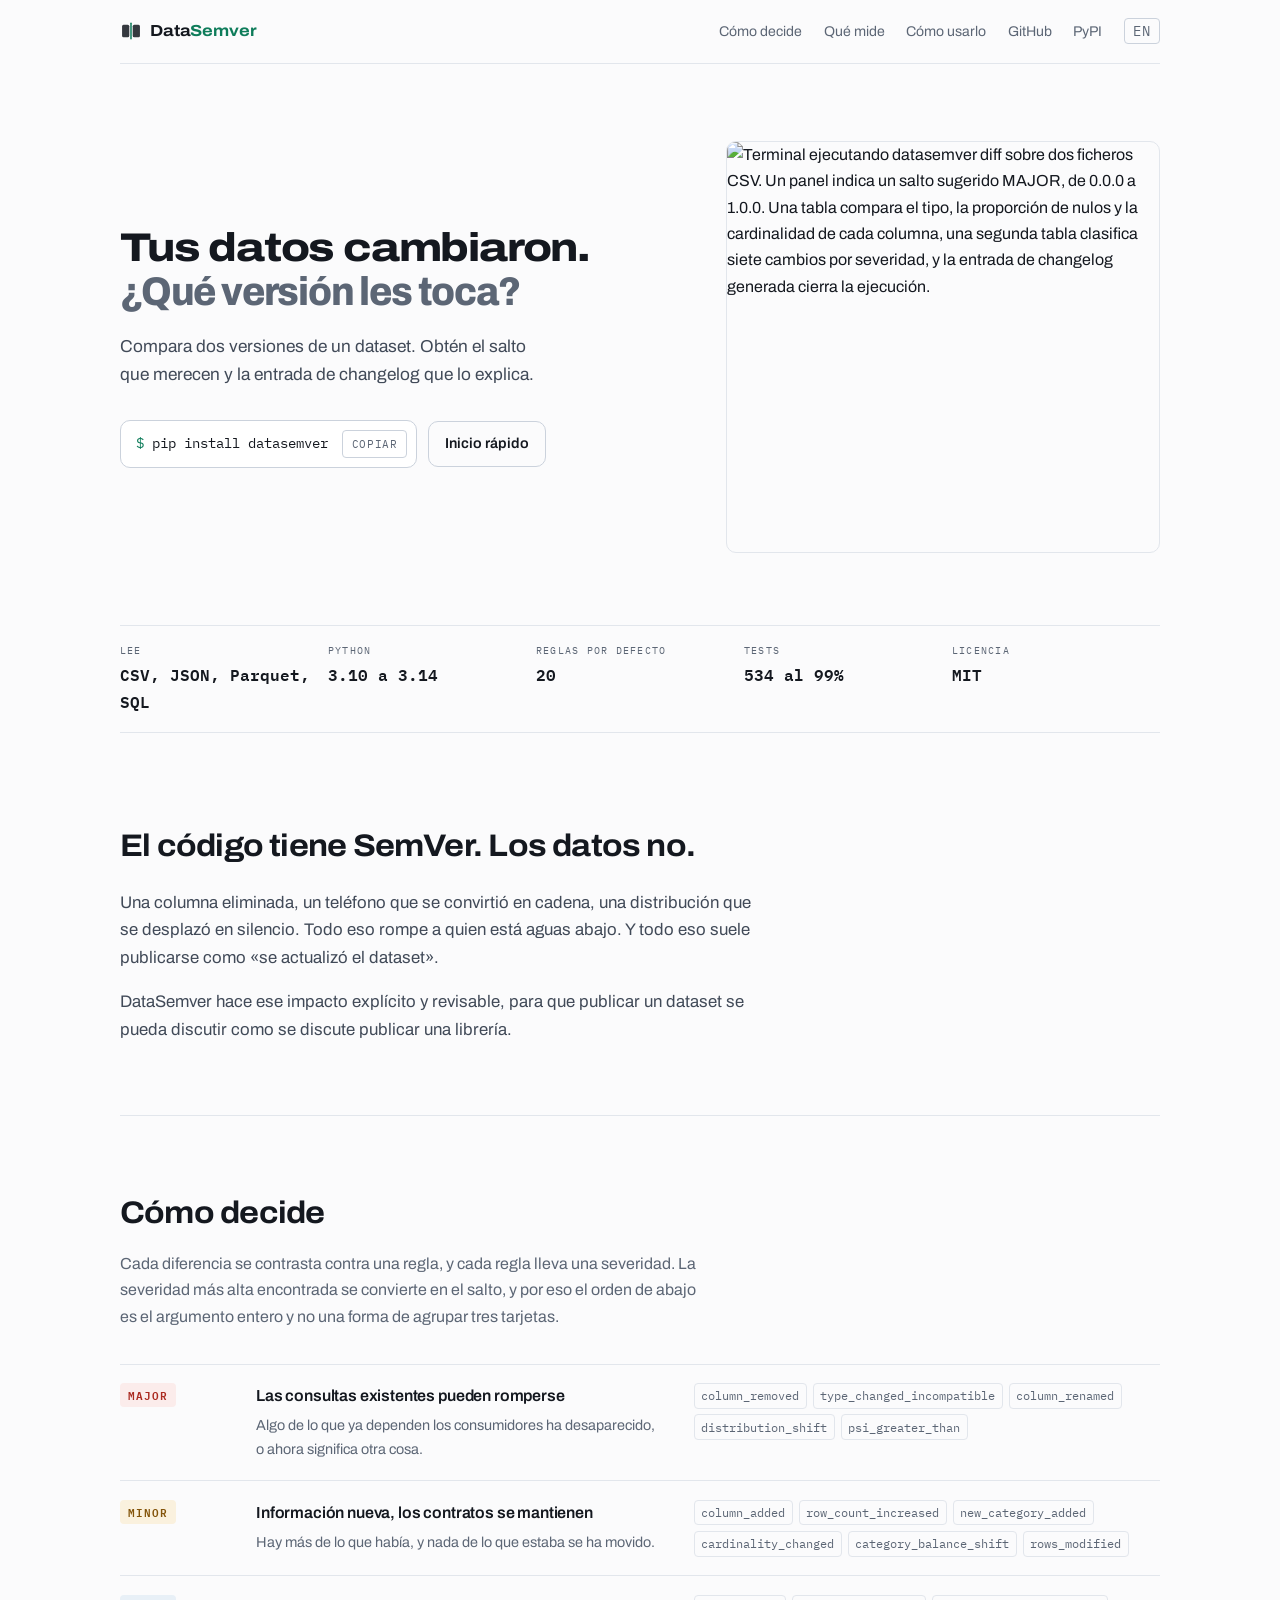
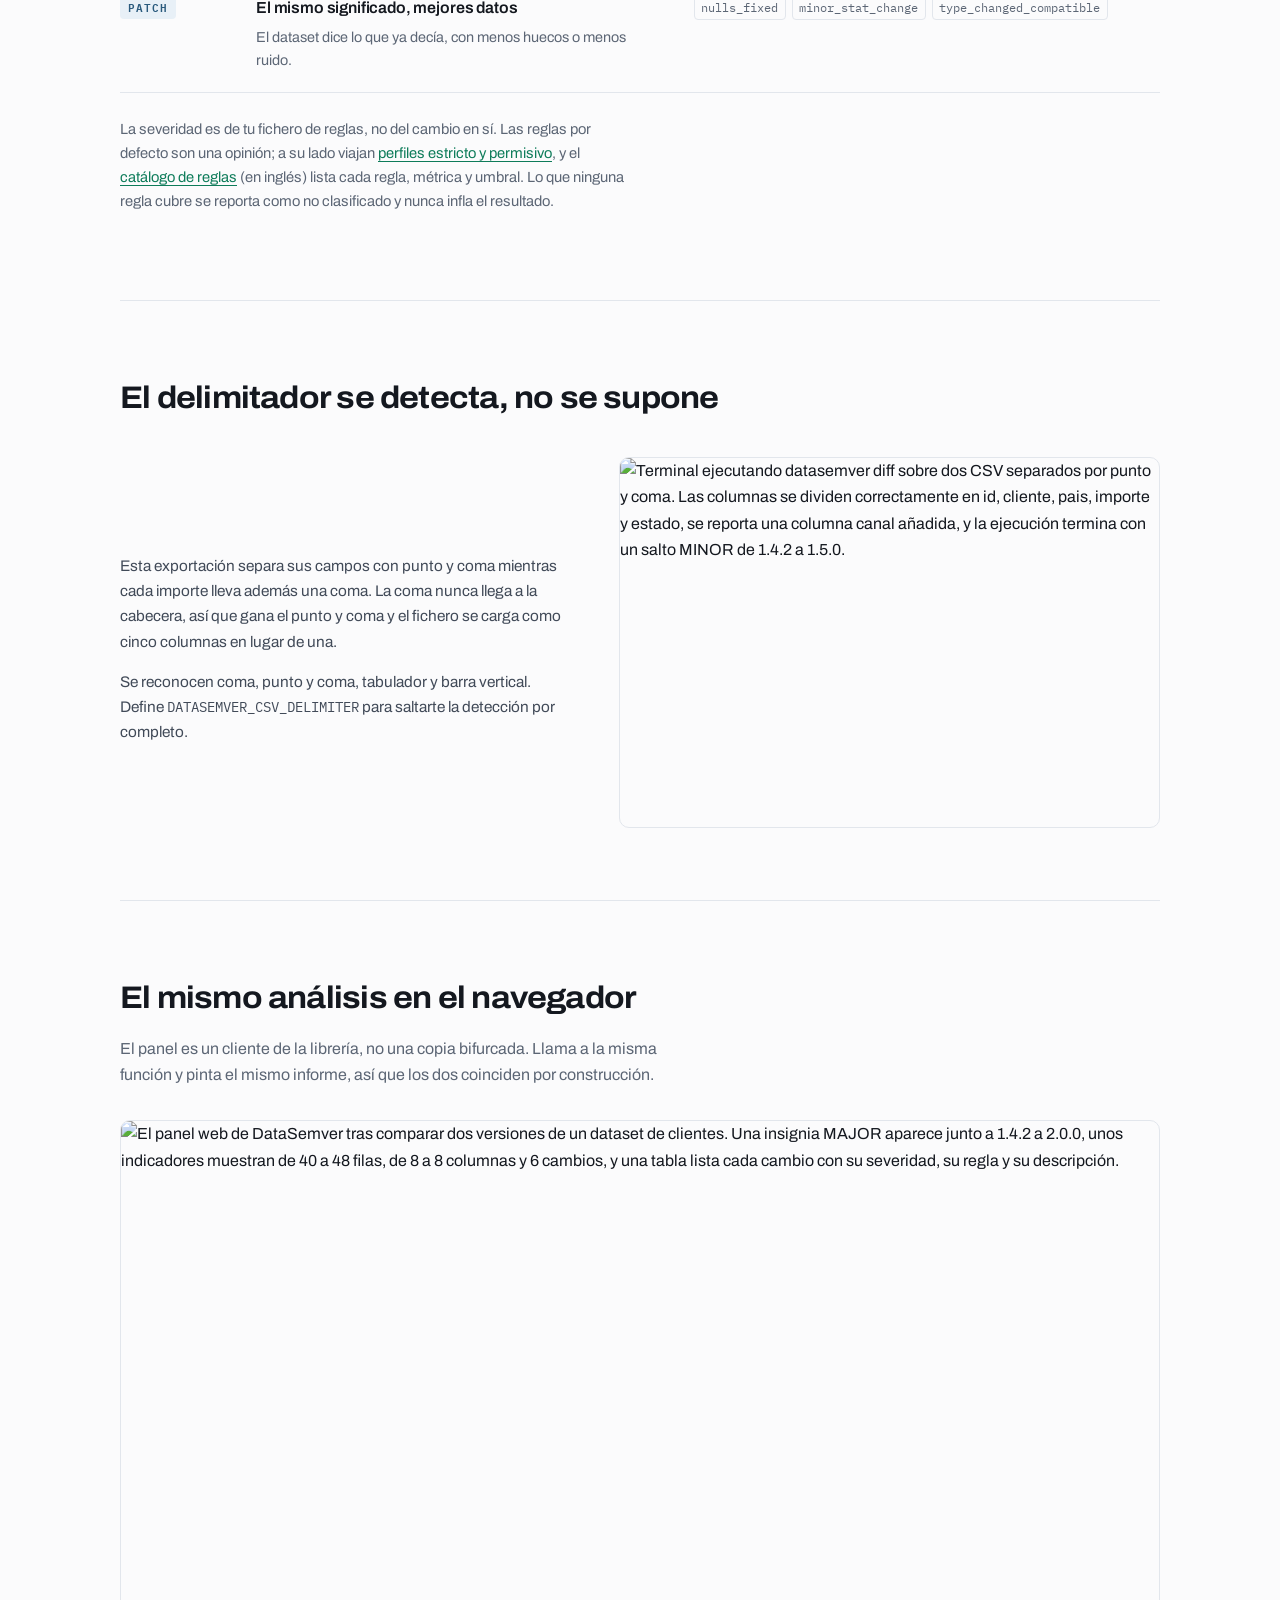
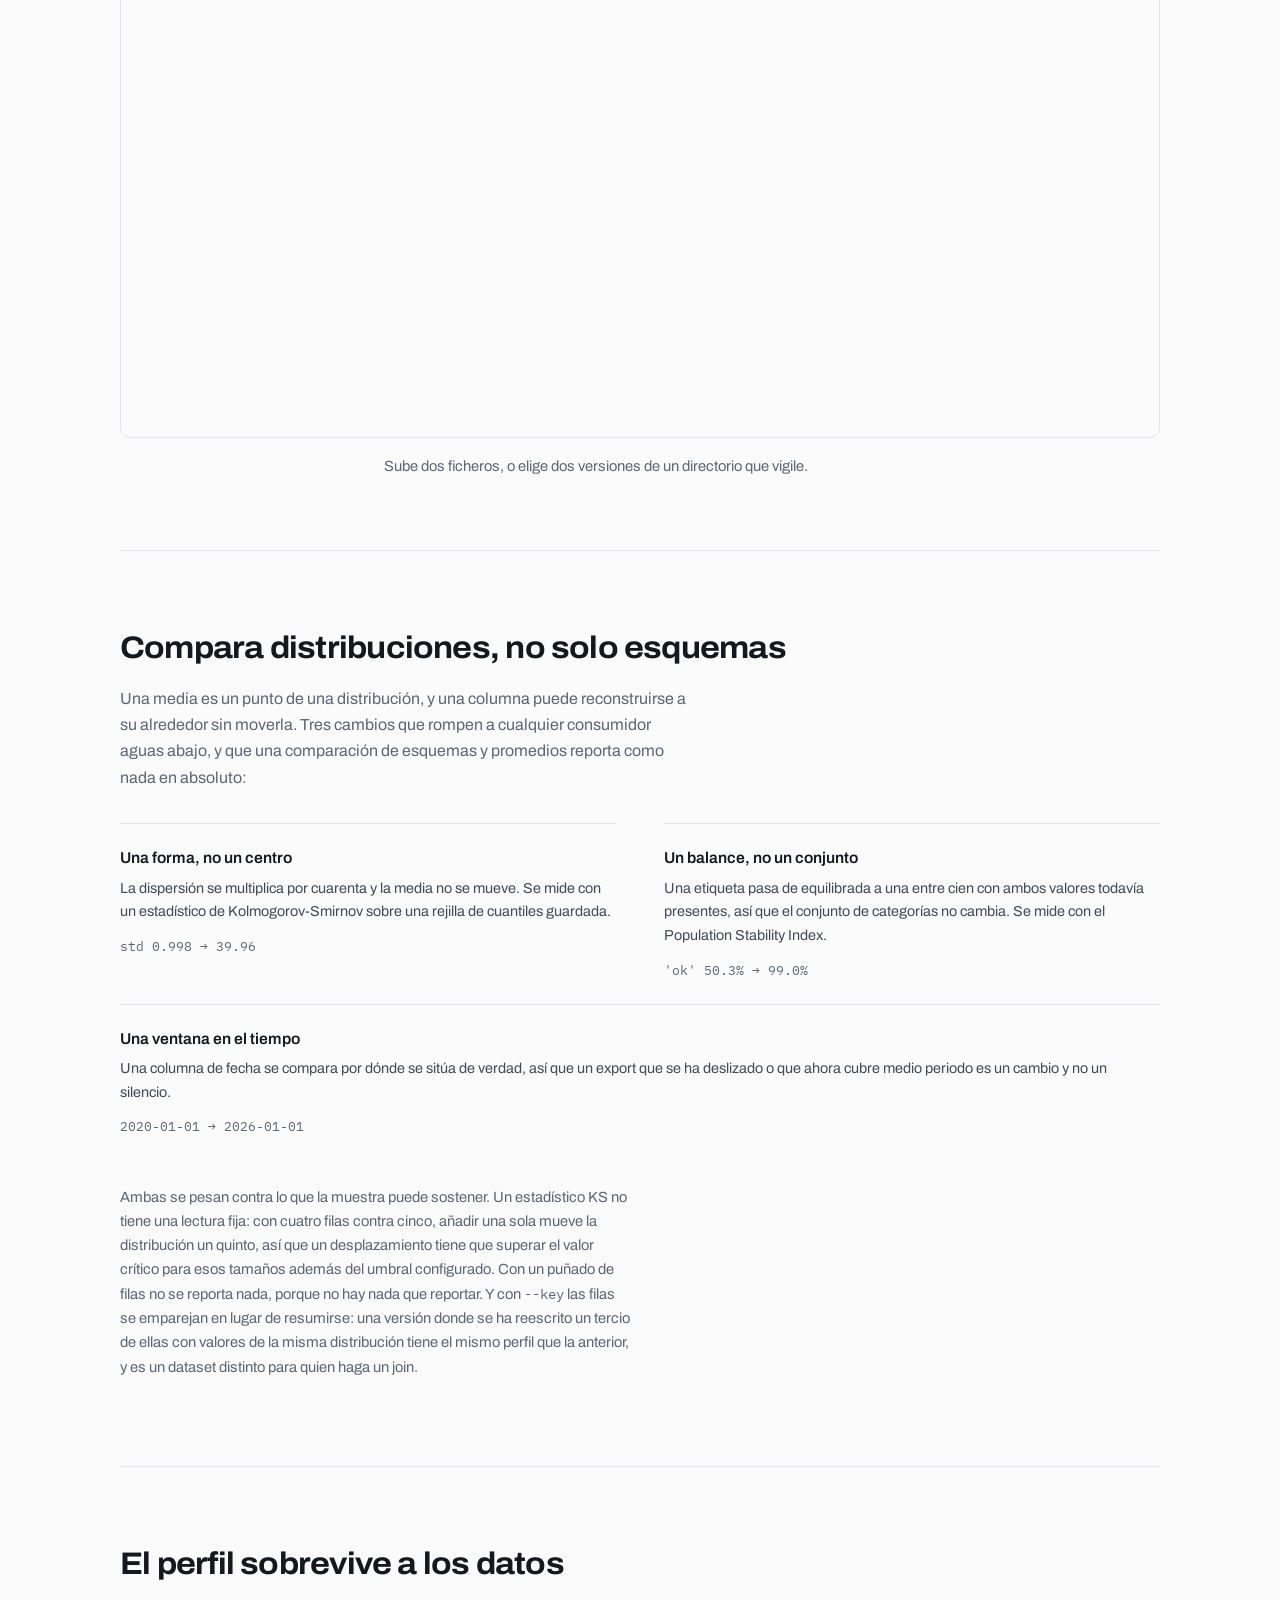
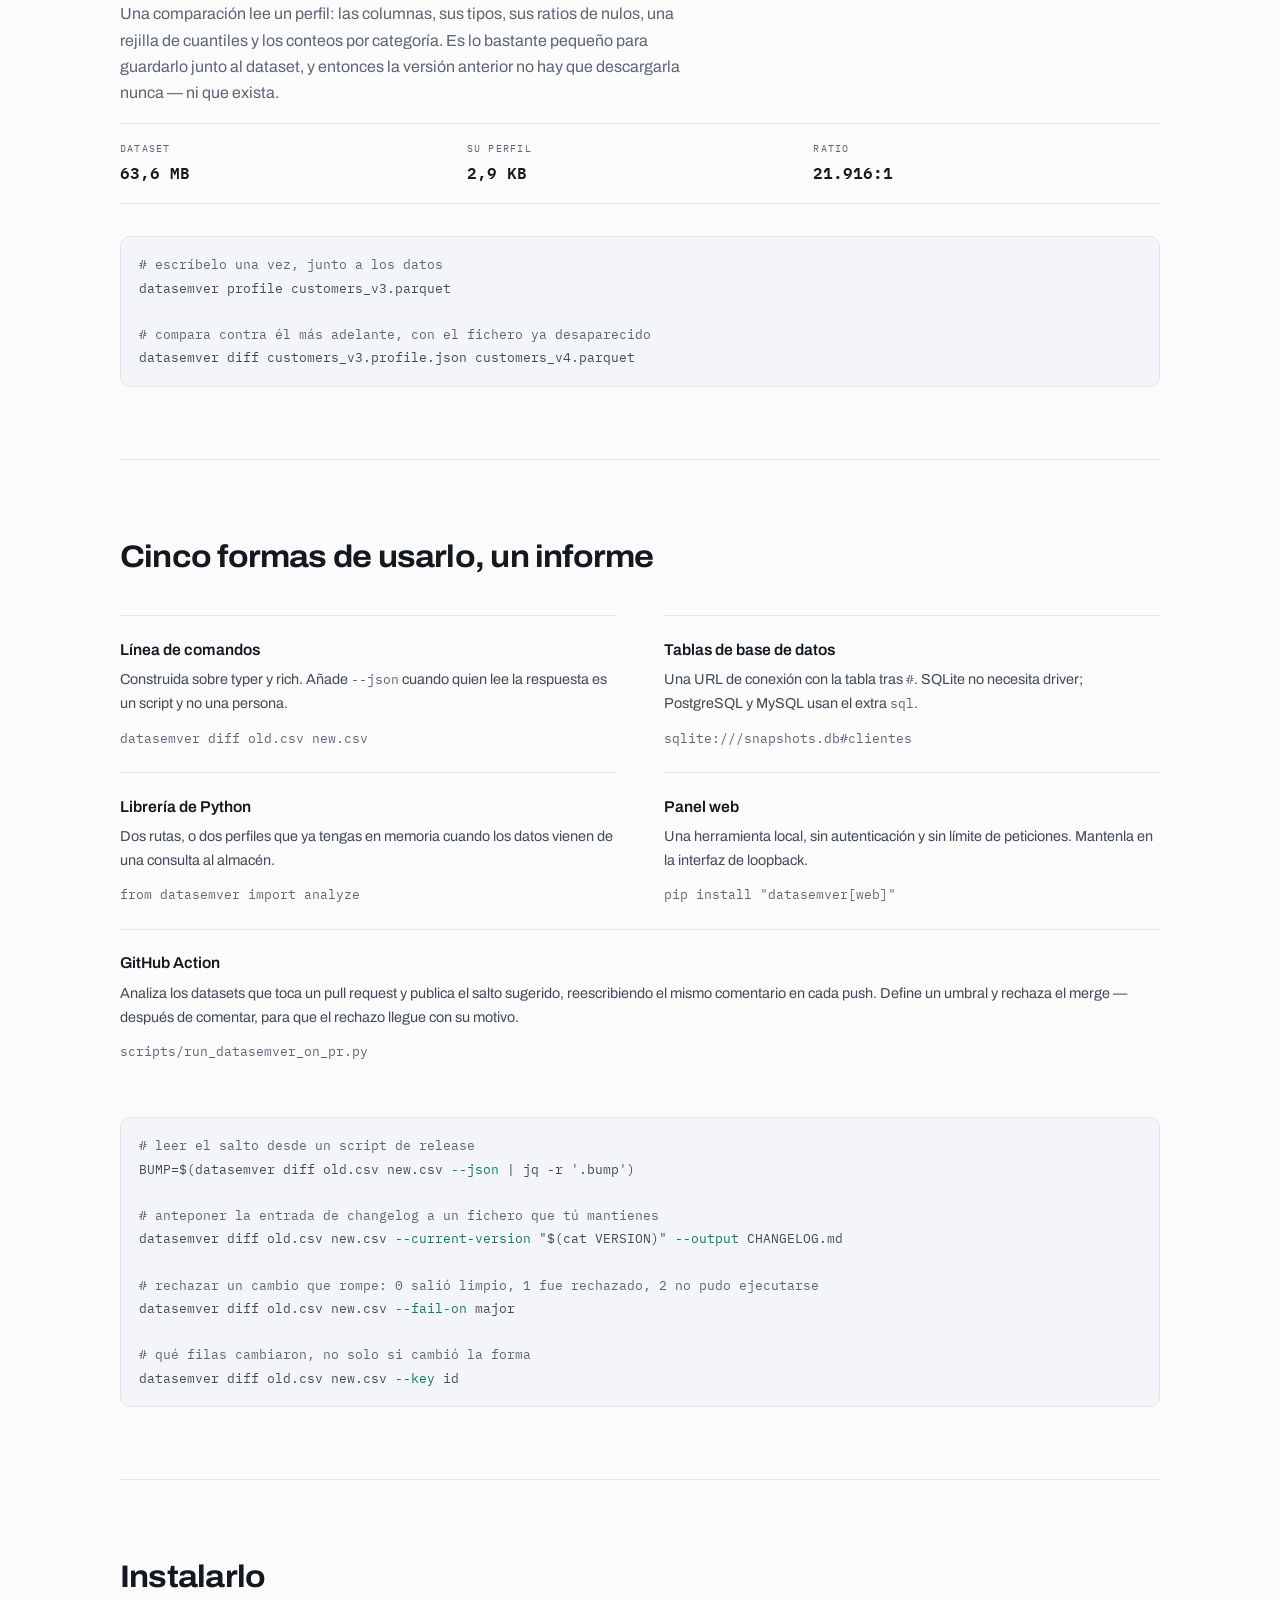
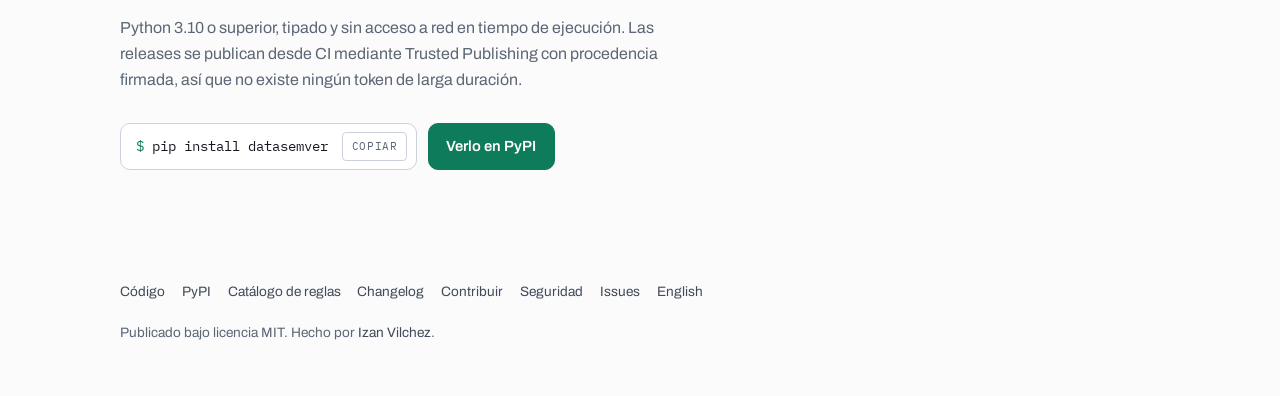
==== es/index.html @ e482af45 "follow the community documents to .github CONTRIBUTING and SECURITY moved out of the repository root" ====
<!doctype html>
<html lang="es">
<head>
<meta charset="utf-8">
<meta name="viewport" content="width=device-width, initial-scale=1">
<title>DataSemver, versionado semántico para datasets</title>
<meta name="description" content="Compara dos versiones de un dataset CSV, JSON o Parquet y obtén el salto de versión semántica que merecen, con la entrada de changelog que lo explica.">
<link rel="icon" type="image/svg+xml" href="../favicon.svg">
<link rel="canonical" href="https://izanvil.github.io/datasemver/es/">
<link rel="alternate" hreflang="en" href="https://izanvil.github.io/datasemver/">
<link rel="alternate" hreflang="es" href="https://izanvil.github.io/datasemver/es/">
<meta property="og:title" content="DataSemver, versionado semántico para datasets">
<meta property="og:description" content="Tus datos han cambiado. DataSemver te dice si eso es un patch, un minor o una versión que rompe.">
<meta property="og:type" content="website">
<meta property="og:image" content="https://raw.githubusercontent.com/IzanVil/datasemver/main/docs/assets/cli-diff.png">
<link rel="preconnect" href="https://fonts.googleapis.com">
<link rel="preconnect" href="https://fonts.gstatic.com" crossorigin>
<link rel="stylesheet" href="https://fonts.googleapis.com/css2?family=Archivo:wdth,wght@62..125,400..800&family=IBM+Plex+Mono:wght@400;500;600&display=swap">
<link rel="stylesheet" href="../site.css">
</head>
<body>

<div class="page">
  <nav class="nav">
    <a class="mark" href="./">
      <svg class="mark-glyph" viewBox="0 0 32 32" aria-hidden="true" focusable="false">
        <rect x="3" y="7" width="10.5" height="18" rx="2.2" fill="currentColor" opacity="0.86"/>
        <rect x="18.5" y="7" width="10.5" height="18" rx="2.2" fill="currentColor" opacity="0.86"/>
        <rect x="14.9" y="3.5" width="2.2" height="25" rx="1.1" fill="var(--accent)"/>
      </svg>
      <span>Data<b>Semver</b></span>
    </a>
    <ul>
      <li><a href="#decide" class="hide-sm">Cómo decide</a></li>
      <li><a href="#measures" class="hide-sm">Qué mide</a></li>
      <li><a href="#surfaces" class="hide-sm">Cómo usarlo</a></li>
      <li><a href="https://github.com/IzanVil/datasemver">GitHub</a></li>
      <li><a href="https://pypi.org/project/datasemver/">PyPI</a></li>
      <li><a class="swap" href="../" hreflang="en">EN</a></li>
    </ul>
  </nav>
</div>

<div class="page">
  <header class="hero">
    <div>
      <h1>Tus datos cambiaron.<br><i>¿Qué versión les toca?</i></h1>
      <p>Compara dos versiones de un dataset. Obtén el salto que merecen y la entrada de changelog que lo explica.</p>
      <div class="start">
        <div class="snippet">
          <span><i>$</i> pip install datasemver</span>
          <button type="button" data-copy="pip install datasemver">Copiar</button>
        </div>
        <a class="link-out" href="https://github.com/IzanVil/datasemver/blob/main/README.es.md#inicio-rápido">Inicio rápido</a>
      </div>
    </div>
    <div class="shot-hero">
      <img src="https://raw.githubusercontent.com/IzanVil/datasemver/main/docs/assets/cli-diff.png" width="1287" height="1222" fetchpriority="high"
           alt="Terminal ejecutando datasemver diff sobre dos ficheros CSV. Un panel indica un salto sugerido MAJOR, de 0.0.0 a 1.0.0. Una tabla compara el tipo, la proporción de nulos y la cardinalidad de cada columna, una segunda tabla clasifica siete cambios por severidad, y la entrada de changelog generada cierra la ejecución.">
    </div>
  </header>
</div>

<div class="page">
  <dl class="facts">
    <div><dt>Lee</dt><dd>CSV, JSON, Parquet, SQL</dd></div>
    <div><dt>Python</dt><dd>3.10 a 3.14</dd></div>
    <div><dt>Reglas por defecto</dt><dd>20</dd></div>
    <div><dt>Tests</dt><dd>534 al 99%</dd></div>
    <div><dt>Licencia</dt><dd>MIT</dd></div>
  </dl>
</div>

<div class="page">

  <section class="reason">
    <h2>El código tiene SemVer. Los datos no.</h2>
    <p>
      Una columna eliminada, un teléfono que se convirtió en cadena, una distribución que se
      desplazó en silencio. Todo eso rompe a quien está aguas abajo. Y todo eso suele
      publicarse como «se actualizó el dataset».
    </p>
    <p>
      DataSemver hace ese impacto explícito y revisable, para que publicar un dataset se pueda
      discutir como se discute publicar una librería.
    </p>
  </section>

  <section id="decide">
    <h2>Cómo decide</h2>
    <p class="say">
      Cada diferencia se contrasta contra una regla, y cada regla lleva una severidad. La
      severidad más alta encontrada se convierte en el salto, y por eso el orden de abajo es
      el argumento entero y no una forma de agrupar tres tarjetas.
    </p>

    <div class="ladder">
      <div class="rung">
        <span class="tag major">major</span>
        <div>
          <h3>Las consultas existentes pueden romperse</h3>
          <p>Algo de lo que ya dependen los consumidores ha desaparecido, o ahora significa otra cosa.</p>
        </div>
        <ul class="rules">
          <li>column_removed</li><li>type_changed_incompatible</li>
          <li>column_renamed</li><li>distribution_shift</li>
          <li>psi_greater_than</li>
        </ul>
      </div>
      <div class="rung">
        <span class="tag minor">minor</span>
        <div>
          <h3>Información nueva, los contratos se mantienen</h3>
          <p>Hay más de lo que había, y nada de lo que estaba se ha movido.</p>
        </div>
        <ul class="rules">
          <li>column_added</li><li>row_count_increased</li>
          <li>new_category_added</li><li>cardinality_changed</li>
          <li>category_balance_shift</li><li>rows_modified</li>
        </ul>
      </div>
      <div class="rung">
        <span class="tag patch">patch</span>
        <div>
          <h3>El mismo significado, mejores datos</h3>
          <p>El dataset dice lo que ya decía, con menos huecos o menos ruido.</p>
        </div>
        <ul class="rules">
          <li>nulls_fixed</li><li>minor_stat_change</li><li>type_changed_compatible</li>
        </ul>
      </div>
    </div>

    <p class="after-ladder">
      La severidad es de tu fichero de reglas, no del cambio en sí. Las reglas por defecto son
      una opinión; a su lado viajan
      <a href="https://github.com/IzanVil/datasemver/blob/main/examples">perfiles estricto y permisivo</a>,
      y el <a href="https://github.com/IzanVil/datasemver/blob/main/docs/rules.md">catálogo de reglas</a>
      (en inglés) lista cada regla, métrica y umbral. Lo que ninguna regla cubre se reporta
      como no clasificado y nunca infla el resultado.
    </p>
  </section>

  <section>
    <h2>El delimitador se detecta, no se supone</h2>
    <div class="pair">
      <div>
        <p>
          Esta exportación separa sus campos con punto y coma mientras cada importe lleva
          además una coma. La coma nunca llega a la cabecera, así que gana el punto y coma y el
          fichero se carga como cinco columnas en lugar de una.
        </p>
        <p>
          Se reconocen coma, punto y coma, tabulador y barra vertical. Define
          <code>DATASEMVER_CSV_DELIMITER</code> para saltarte la detección por completo.
        </p>
      </div>
      <img src="https://raw.githubusercontent.com/IzanVil/datasemver/main/docs/assets/cli-delimiter.png" width="1287" height="881" loading="lazy"
           alt="Terminal ejecutando datasemver diff sobre dos CSV separados por punto y coma. Las columnas se dividen correctamente en id, cliente, pais, importe y estado, se reporta una columna canal añadida, y la ejecución termina con un salto MINOR de 1.4.2 a 1.5.0.">
    </div>
  </section>

  <section>
    <h2>El mismo análisis en el navegador</h2>
    <p class="say">
      El panel es un cliente de la librería, no una copia bifurcada. Llama a la misma función y
      pinta el mismo informe, así que los dos coinciden por construcción.
    </p>
    <div class="full">
      <img src="https://raw.githubusercontent.com/IzanVil/datasemver/main/docs/assets/dashboard-report.png" width="1049" height="925" loading="lazy"
           alt="El panel web de DataSemver tras comparar dos versiones de un dataset de clientes. Una insignia MAJOR aparece junto a 1.4.2 a 2.0.0, unos indicadores muestran de 40 a 48 filas, de 8 a 8 columnas y 6 cambios, y una tabla lista cada cambio con su severidad, su regla y su descripción.">
      <p>Sube dos ficheros, o elige dos versiones de un directorio que vigile.</p>
    </div>
  </section>

  <section id="measures">
    <h2>Compara distribuciones, no solo esquemas</h2>
    <p class="say">
      Una media es un punto de una distribución, y una columna puede reconstruirse a su
      alrededor sin moverla. Tres cambios que rompen a cualquier consumidor aguas abajo, y que
      una comparación de esquemas y promedios reporta como nada en absoluto:
    </p>

    <div class="surfaces">
      <div>
        <h3>Una forma, no un centro</h3>
        <p>La dispersión se multiplica por cuarenta y la media no se mueve. Se mide con un estadístico de Kolmogorov-Smirnov sobre una rejilla de cuantiles guardada.</p>
        <code>std 0.998 &rarr; 39.96</code>
      </div>
      <div>
        <h3>Un balance, no un conjunto</h3>
        <p>Una etiqueta pasa de equilibrada a una entre cien con ambos valores todavía presentes, así que el conjunto de categorías no cambia. Se mide con el Population Stability Index.</p>
        <code>'ok' 50.3% &rarr; 99.0%</code>
      </div>
      <div>
        <h3>Una ventana en el tiempo</h3>
        <p>Una columna de fecha se compara por dónde se sitúa de verdad, así que un export que se ha deslizado o que ahora cubre medio periodo es un cambio y no un silencio.</p>
        <code>2020-01-01 &rarr; 2026-01-01</code>
      </div>
    </div>

    <p class="after-ladder">
      Ambas se pesan contra lo que la muestra puede sostener. Un estadístico KS no tiene una
      lectura fija: con cuatro filas contra cinco, añadir una sola mueve la distribución un
      quinto, así que un desplazamiento tiene que superar el valor crítico para esos tamaños
      además del umbral configurado. Con un puñado de filas no se reporta nada, porque no hay
      nada que reportar. Y con <code>--key</code> las filas se emparejan en lugar de resumirse:
      una versión donde se ha reescrito un tercio de ellas con valores de la misma distribución
      tiene el mismo perfil que la anterior, y es un dataset distinto para quien haga un join.
    </p>
  </section>

  <section id="profiles">
    <h2>El perfil sobrevive a los datos</h2>
    <p class="say">
      Una comparación lee un perfil: las columnas, sus tipos, sus ratios de nulos, una rejilla
      de cuantiles y los conteos por categoría. Es lo bastante pequeño para guardarlo junto al
      dataset, y entonces la versión anterior no hay que descargarla nunca &mdash; ni que exista.
    </p>

    <dl class="facts">
      <div><dt>Dataset</dt><dd>63,6 MB</dd></div>
      <div><dt>Su perfil</dt><dd>2,9 KB</dd></div>
      <div><dt>Ratio</dt><dd>21.916:1</dd></div>
    </dl>

<pre><b># escríbelo una vez, junto a los datos</b>
datasemver profile customers_v3.parquet

<b># compara contra él más adelante, con el fichero ya desaparecido</b>
datasemver diff customers_v3.profile.json customers_v4.parquet</pre>
  </section>

  <section id="surfaces">
    <h2>Cinco formas de usarlo, un informe</h2>
    <div class="surfaces">
      <div>
        <h3>Línea de comandos</h3>
        <p>Construida sobre typer y rich. Añade <code>--json</code> cuando quien lee la respuesta es un script y no una persona.</p>
        <code>datasemver diff old.csv new.csv</code>
      </div>
      <div>
        <h3>Tablas de base de datos</h3>
        <p>Una URL de conexión con la tabla tras <code>#</code>. SQLite no necesita driver; PostgreSQL y MySQL usan el extra <code>sql</code>.</p>
        <code>sqlite:///snapshots.db#clientes</code>
      </div>
      <div>
        <h3>Librería de Python</h3>
        <p>Dos rutas, o dos perfiles que ya tengas en memoria cuando los datos vienen de una consulta al almacén.</p>
        <code>from datasemver import analyze</code>
      </div>
      <div>
        <h3>Panel web</h3>
        <p>Una herramienta local, sin autenticación y sin límite de peticiones. Mantenla en la interfaz de loopback.</p>
        <code>pip install "datasemver[web]"</code>
      </div>
      <div>
        <h3>GitHub Action</h3>
        <p>Analiza los datasets que toca un pull request y publica el salto sugerido, reescribiendo el mismo comentario en cada push. Define un umbral y rechaza el merge &mdash; después de comentar, para que el rechazo llegue con su motivo.</p>
        <code>scripts/run_datasemver_on_pr.py</code>
      </div>
    </div>

<pre><b># leer el salto desde un script de release</b>
BUMP=$(datasemver diff old.csv new.csv <i>--json</i> | jq -r '.bump')

<b># anteponer la entrada de changelog a un fichero que tú mantienes</b>
datasemver diff old.csv new.csv <i>--current-version</i> "$(cat VERSION)" <i>--output</i> CHANGELOG.md

<b># rechazar un cambio que rompe: 0 salió limpio, 1 fue rechazado, 2 no pudo ejecutarse</b>
datasemver diff old.csv new.csv <i>--fail-on</i> major

<b># qué filas cambiaron, no solo si cambió la forma</b>
datasemver diff old.csv new.csv <i>--key</i> id</pre>
  </section>

  <section>
    <h2>Instalarlo</h2>
    <p class="say">
      Python 3.10 o superior, tipado y sin acceso a red en tiempo de ejecución. Las releases se
      publican desde CI mediante Trusted Publishing con procedencia firmada, así que no existe
      ningún token de larga duración.
    </p>
    <div class="closer">
      <div class="snippet">
        <span><i>$</i> pip install datasemver</span>
        <button type="button" data-copy="pip install datasemver">Copiar</button>
      </div>
      <a class="go" href="https://pypi.org/project/datasemver/">Verlo en PyPI</a>
    </div>
  </section>

</div>

<div class="page">
  <footer>
    <ul>
      <li><a href="https://github.com/IzanVil/datasemver">Código</a></li>
      <li><a href="https://pypi.org/project/datasemver/">PyPI</a></li>
      <li><a href="https://github.com/IzanVil/datasemver/blob/main/docs/rules.md">Catálogo de reglas</a></li>
      <li><a href="https://github.com/IzanVil/datasemver/blob/main/CHANGELOG.md">Changelog</a></li>
      <li><a href="https://github.com/IzanVil/datasemver/blob/main/.github/CONTRIBUTING.md">Contribuir</a></li>
      <li><a href="https://github.com/IzanVil/datasemver/blob/main/.github/SECURITY.md">Seguridad</a></li>
      <li><a href="https://github.com/IzanVil/datasemver/issues">Issues</a></li>
      <li><a href="../" hreflang="en">English</a></li>
    </ul>
    <p>Publicado bajo licencia MIT. Hecho por <a href="https://github.com/IzanVil">Izan Vilchez</a>.</p>
  </footer>
</div>

<script>
  for (const button of document.querySelectorAll("[data-copy]")) {
    button.addEventListener("click", async () => {
      const label = button.textContent;
      try {
        await navigator.clipboard.writeText(button.dataset.copy);
        button.textContent = "Copiado";
      } catch {
        button.textContent = "Pulsa Ctrl+C";
      }
      setTimeout(() => { button.textContent = label; }, 1600);
    });
  }
</script>

</body>
</html>
---- site.css ----
/* DataSemver project site.
   Both modes from one token set: the captures are dark screens, but a page that only
   exists in the dark is a page half the readers meet on the wrong footing.
   Radius scale, locked: containers and buttons 10px, chips 4px, nothing else.
   Accent, locked: one teal across both modes, used for links and the primary action only.
   Severity red / amber / blue are semantic, never decorative, and match what the CLI prints. */

:root {
  color-scheme: light dark;

  --ground: #fbfbfc;
  --raise: #ffffff;
  --sunk: #f3f5f8;
  --line: #e2e6ec;
  --line-firm: #cbd2dc;
  --ink: #14181f;
  --ink-soft: #414a58;
  --muted: #5c6675;
  --accent: #0e7c5a;
  --accent-ink: #ffffff;

  --major: #ab2a20;  --major-tint: #fbeceb;
  --minor: #83540a;  --minor-tint: #faf1de;
  --patch: #2a5a7d;  --patch-tint: #e8f0f7;

  --sans: "Archivo", "Helvetica Neue", Arial, sans-serif;
  --mono: "IBM Plex Mono", ui-monospace, SFMono-Regular, Menlo, Consolas, monospace;

  --read: 64ch;
  --page: 70rem;
  --r: 10px;
  --r-chip: 4px;
}

@media (prefers-color-scheme: dark) {
  :root {
    --ground: #0b0e14;
    --raise: #141922;
    --sunk: #10151d;
    --line: #232c39;
    --line-firm: #36404f;
    --ink: #e8ecf2;
    --ink-soft: #b6c0ce;
    --muted: #8892a4;
    --accent: #4ecda4;
    --accent-ink: #062018;

    --major: #ff7a6b;  --major-tint: #2c1714;
    --minor: #e3b25c;  --minor-tint: #2a2214;
    --patch: #7bb8e0;  --patch-tint: #152633;
  }
}

* { box-sizing: border-box; }

body {
  margin: 0;
  background: var(--ground);
  color: var(--ink);
  font-family: var(--sans);
  font-size: 16px;
  line-height: 1.65;
  -webkit-font-smoothing: antialiased;
}

.page { max-width: var(--page); margin: 0 auto; padding: 0 clamp(1.1rem, 4vw, 2.5rem); }

a { color: var(--accent); text-underline-offset: 3px; }
:focus-visible { outline: 2px solid var(--accent); outline-offset: 3px; border-radius: var(--r-chip); }
code { font-family: var(--mono); font-size: 0.92em; }
h1, h2, h3 { text-wrap: balance; }

/* ---------- navigation: one line, 64px ---------- */
.nav {
  display: flex; align-items: center; gap: 1.5rem;
  height: 64px; border-bottom: 1px solid var(--line);
}
.mark {
  font-weight: 700; font-size: 1rem; letter-spacing: -0.01em;
  font-variation-settings: "wdth" 112; color: var(--ink); text-decoration: none;
  display: flex; align-items: center; gap: 0.5rem;
}
/* The seam takes the accent token rather than naming a colour, so the one mark follows both
   modes the way everything else on the page does. */
.mark-glyph { width: 22px; height: 22px; flex: none; }
.mark b { color: var(--accent); font-weight: 700; }
.nav ul {
  list-style: none; margin: 0 0 0 auto; padding: 0;
  display: flex; align-items: center; gap: 1.35rem;
}
.nav a:not(.mark) {
  color: var(--muted); text-decoration: none; font-size: 0.88rem;
  transition: color 0.18s ease;
}
.nav a:not(.mark):hover { color: var(--ink); }
.nav .swap {
  font-family: var(--mono); font-size: 0.72rem; letter-spacing: 0.07em;
  border: 1px solid var(--line-firm); border-radius: var(--r-chip); padding: 0.18rem 0.5rem;
}
.nav .swap:hover { border-color: var(--accent); color: var(--accent); }
@media (max-width: 720px) { .nav .hide-sm { display: none; } }

/* ---------- hero: asymmetric split, real capture on the right ---------- */
.hero {
  display: grid; grid-template-columns: minmax(0, 1.25fr) minmax(0, 1fr);
  gap: clamp(1.8rem, 5vw, 4rem); align-items: center;
  padding: clamp(2.5rem, 6vw, 5rem) 0 clamp(2.2rem, 5vw, 3.5rem);
}
@media (max-width: 900px) { .hero { grid-template-columns: 1fr; } }

h1 {
  margin: 0;
  font-size: clamp(1.85rem, 3.4vw, 2.5rem);
  line-height: 1.1; letter-spacing: -0.03em; font-weight: 800;
  font-variation-settings: "wdth" 116;
}
h1 i { font-style: normal; color: var(--muted); font-variation-settings: "wdth" 94; }
.hero p {
  margin: 1.2rem 0 0; max-width: 42ch; font-size: 1.08rem; color: var(--ink-soft);
}

.start { display: flex; gap: 0.65rem; flex-wrap: wrap; align-items: center; margin-top: 1.9rem; }
.snippet {
  display: flex; align-items: center; gap: 0.85rem;
  background: var(--raise); border: 1px solid var(--line-firm); border-radius: var(--r);
  padding: 0.55rem 0.55rem 0.55rem 0.95rem; font-family: var(--mono); font-size: 0.88rem;
}
.snippet i { color: var(--accent); font-style: normal; }
.snippet button {
  font: inherit; font-size: 0.7rem; letter-spacing: 0.06em; text-transform: uppercase;
  color: var(--muted); background: transparent; border: 1px solid var(--line-firm);
  border-radius: var(--r-chip); padding: 0.24rem 0.55rem; cursor: pointer;
  transition: color 0.18s ease, border-color 0.18s ease;
}
.snippet button:hover { color: var(--ink); border-color: var(--accent); }
.link-out {
  font-size: 0.9rem; font-weight: 600; text-decoration: none; color: var(--ink);
  border: 1px solid var(--line-firm); border-radius: var(--r); padding: 0.62rem 1rem;
  transition: border-color 0.18s ease, color 0.18s ease;
}
.link-out:hover { border-color: var(--accent); color: var(--accent); }
.shot-hero img {
  display: block; width: 100%; height: auto; border-radius: var(--r);
  border: 1px solid var(--line);
}

/* ---------- fact strip ---------- */
.facts {
  display: grid; grid-template-columns: repeat(auto-fit, minmax(9rem, 1fr));
  border-top: 1px solid var(--line); border-bottom: 1px solid var(--line);
}
.facts div { padding: 1rem 1rem 1rem 0; }
.facts dt {
  font-family: var(--mono); font-size: 0.65rem; letter-spacing: 0.12em;
  text-transform: uppercase; color: var(--muted);
}
.facts dd {
  margin: 0.22rem 0 0; font-family: var(--mono); font-size: 1.02rem; font-weight: 600;
  font-variant-numeric: tabular-nums; overflow-wrap: anywhere;
}

/* ---------- sections ---------- */
section { padding: clamp(3rem, 6.5vw, 4.5rem) 0; border-bottom: 1px solid var(--line); }
section:last-of-type { border-bottom: 0; }
h2 {
  margin: 0; font-size: clamp(1.45rem, 3vw, 1.95rem); font-weight: 700;
  letter-spacing: -0.025em; font-variation-settings: "wdth" 108;
}
.say { color: var(--muted); margin: 0.7rem 0 0; max-width: var(--read); }

/* the reason: one column, no ornament */
.reason p { margin: 1rem 0 0; max-width: var(--read); font-size: 1.05rem; color: var(--ink-soft); }

/* severity ladder: ordered, because the order is the rule */
.ladder { margin-top: 2.1rem; border-top: 1px solid var(--line); }
.rung {
  display: grid; grid-template-columns: 6.5rem minmax(0, 1fr) minmax(0, 1.15fr);
  gap: clamp(0.9rem, 2.5vw, 2rem); align-items: start;
  padding: 1.15rem 0; border-bottom: 1px solid var(--line);
}
@media (max-width: 800px) { .rung { grid-template-columns: 1fr; gap: 0.55rem; } }
.tag {
  font-family: var(--mono); font-size: 0.68rem; font-weight: 600; letter-spacing: 0.1em;
  text-transform: uppercase; padding: 0.2rem 0.5rem; border-radius: var(--r-chip);
  justify-self: start;
}
.tag.major { color: var(--major); background: var(--major-tint); }
.tag.minor { color: var(--minor); background: var(--minor-tint); }
.tag.patch { color: var(--patch); background: var(--patch-tint); }
.rung h3 { margin: 0; font-size: 1rem; font-weight: 600; letter-spacing: -0.01em; }
.rung p { margin: 0.3rem 0 0; font-size: 0.9rem; color: var(--muted); }
.rules { margin: 0; padding: 0; list-style: none; display: flex; flex-wrap: wrap; gap: 0.35rem; }
.rules li {
  font-family: var(--mono); font-size: 0.72rem; color: var(--muted);
  border: 1px solid var(--line); border-radius: var(--r-chip); padding: 0.15rem 0.42rem;
}
.after-ladder { margin-top: 1.5rem; font-size: 0.92rem; color: var(--muted); max-width: var(--read); }

/* a split with a real capture */
.pair {
  display: grid; grid-template-columns: minmax(0, 1fr) minmax(0, 1.2fr);
  gap: clamp(1.5rem, 4vw, 3rem); align-items: center; margin-top: 2rem;
}
@media (max-width: 860px) { .pair { grid-template-columns: 1fr; } }
.pair img, .full img {
  display: block; width: 100%; height: auto; border-radius: var(--r);
  border: 1px solid var(--line);
}
.pair p { margin: 0.9rem 0 0; color: var(--ink-soft); font-size: 0.96rem; }

/* full-bleed capture */
.full { margin-top: 2rem; }
.full p { margin: 1rem auto 0; color: var(--muted); font-size: 0.92rem; max-width: var(--read); }

/* four surfaces, ruled not carded */
.surfaces {
  display: grid; grid-template-columns: repeat(2, minmax(0, 1fr));
  gap: 0 clamp(1.5rem, 4vw, 3rem); margin-top: 2rem;
}
@media (max-width: 700px) { .surfaces { grid-template-columns: 1fr; } }
.surfaces > div { padding: 1.3rem 0; border-top: 1px solid var(--line); }
/* An odd last item would hang in one column with empty space beside it. */
.surfaces > div:nth-child(odd):last-child { grid-column: 1 / -1; }
.surfaces h3 { margin: 0 0 0.35rem; font-size: 0.98rem; font-weight: 600; }
.surfaces p { margin: 0 0 0.55rem; font-size: 0.9rem; color: var(--ink-soft); }
.surfaces code { color: var(--muted); font-size: 0.8rem; overflow-wrap: anywhere; }

pre {
  margin: 2rem 0 0; background: var(--sunk); border: 1px solid var(--line);
  border-radius: var(--r); padding: 1rem 1.15rem; overflow-x: auto;
  font-family: var(--mono); font-size: 0.83rem; line-height: 1.75; color: var(--ink-soft);
}
pre b { color: var(--muted); font-weight: 400; }
pre i { color: var(--accent); font-style: normal; }

/* closing action */
.closer { display: flex; gap: 0.65rem; flex-wrap: wrap; align-items: center; margin-top: 1.8rem; }
.go {
  font-size: 0.92rem; font-weight: 600; text-decoration: none;
  background: var(--accent); color: var(--accent-ink); border: 1px solid var(--accent);
  border-radius: var(--r); padding: 0.65rem 1.1rem;
  transition: filter 0.18s ease;
}
.go:hover { filter: brightness(1.07); }
.go:active { transform: translateY(1px); }

footer { padding: 2.4rem 0 3.2rem; color: var(--muted); font-size: 0.85rem; }
footer ul { list-style: none; margin: 0 0 1.2rem; padding: 0; display: flex; flex-wrap: wrap; gap: 1.05rem; }
footer a { color: var(--ink-soft); text-decoration: none; }
footer a:hover { color: var(--accent); }
footer p { margin: 0; max-width: var(--read); }
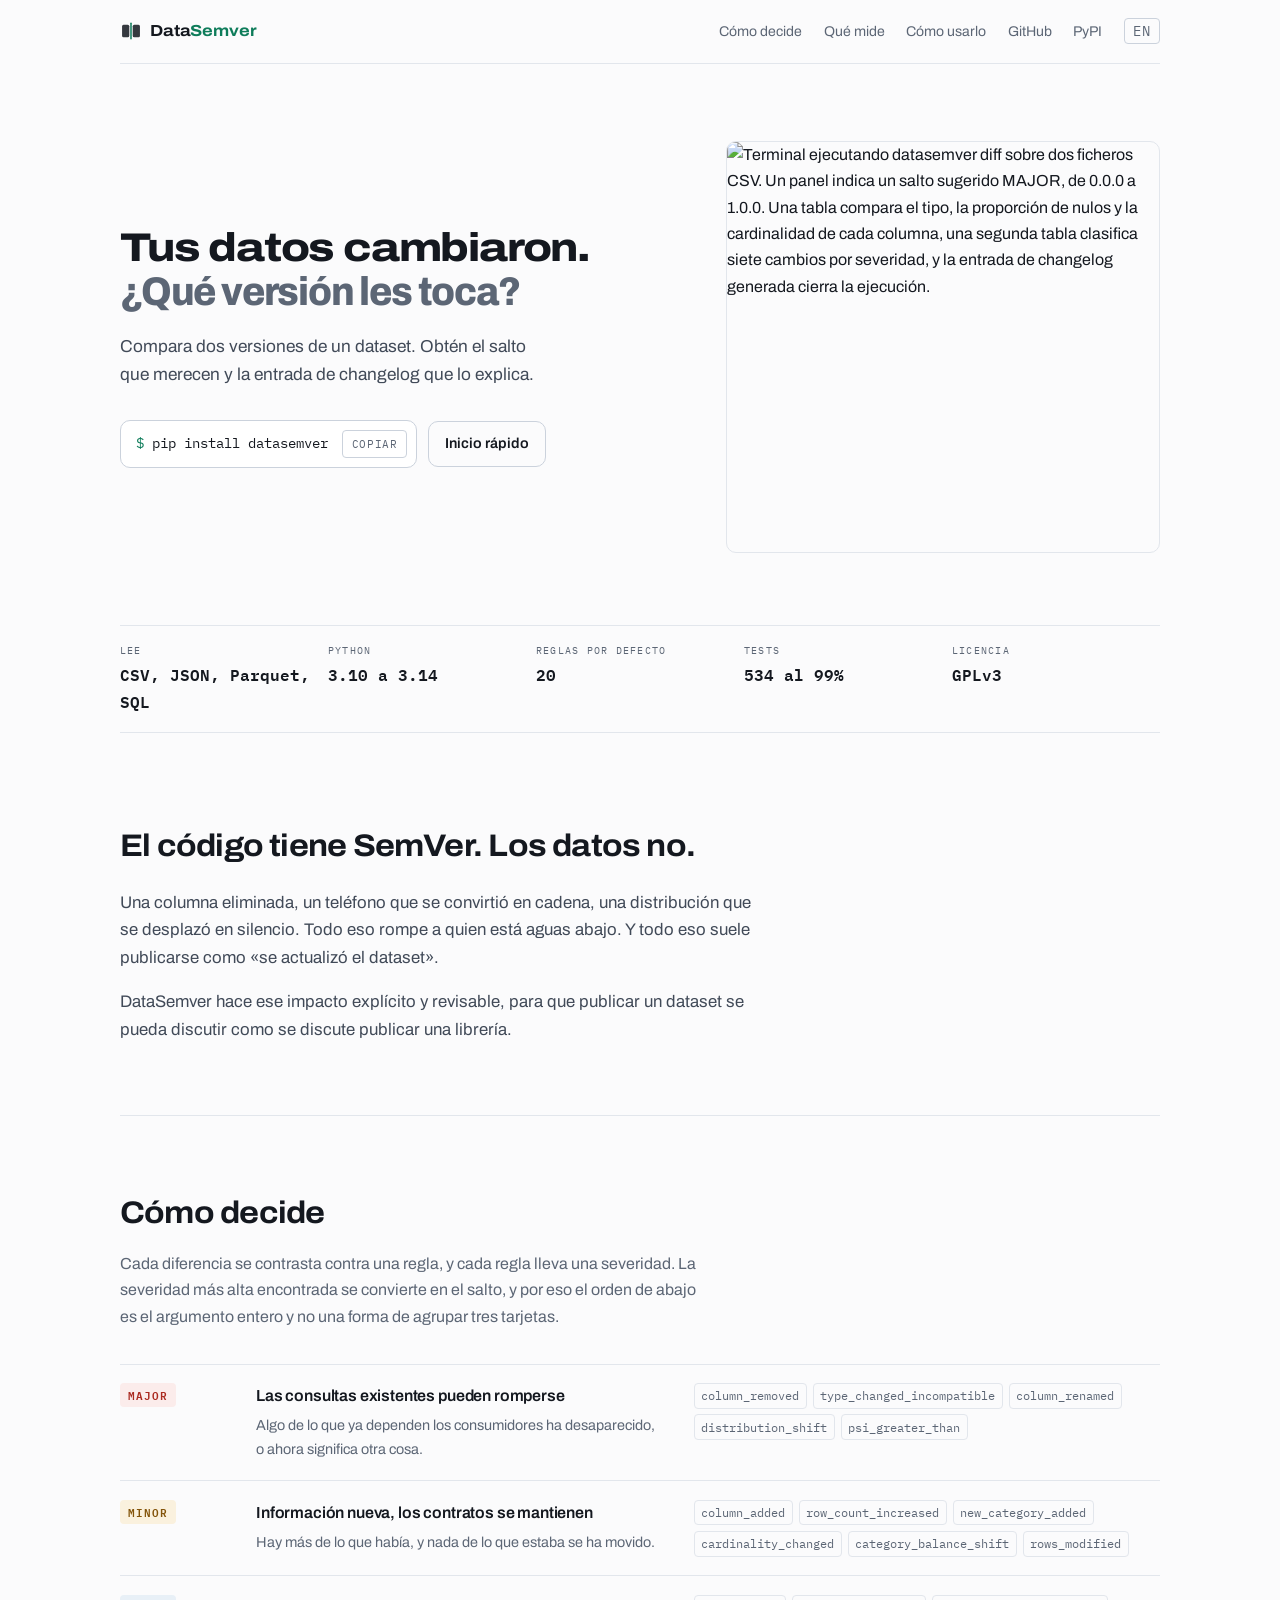
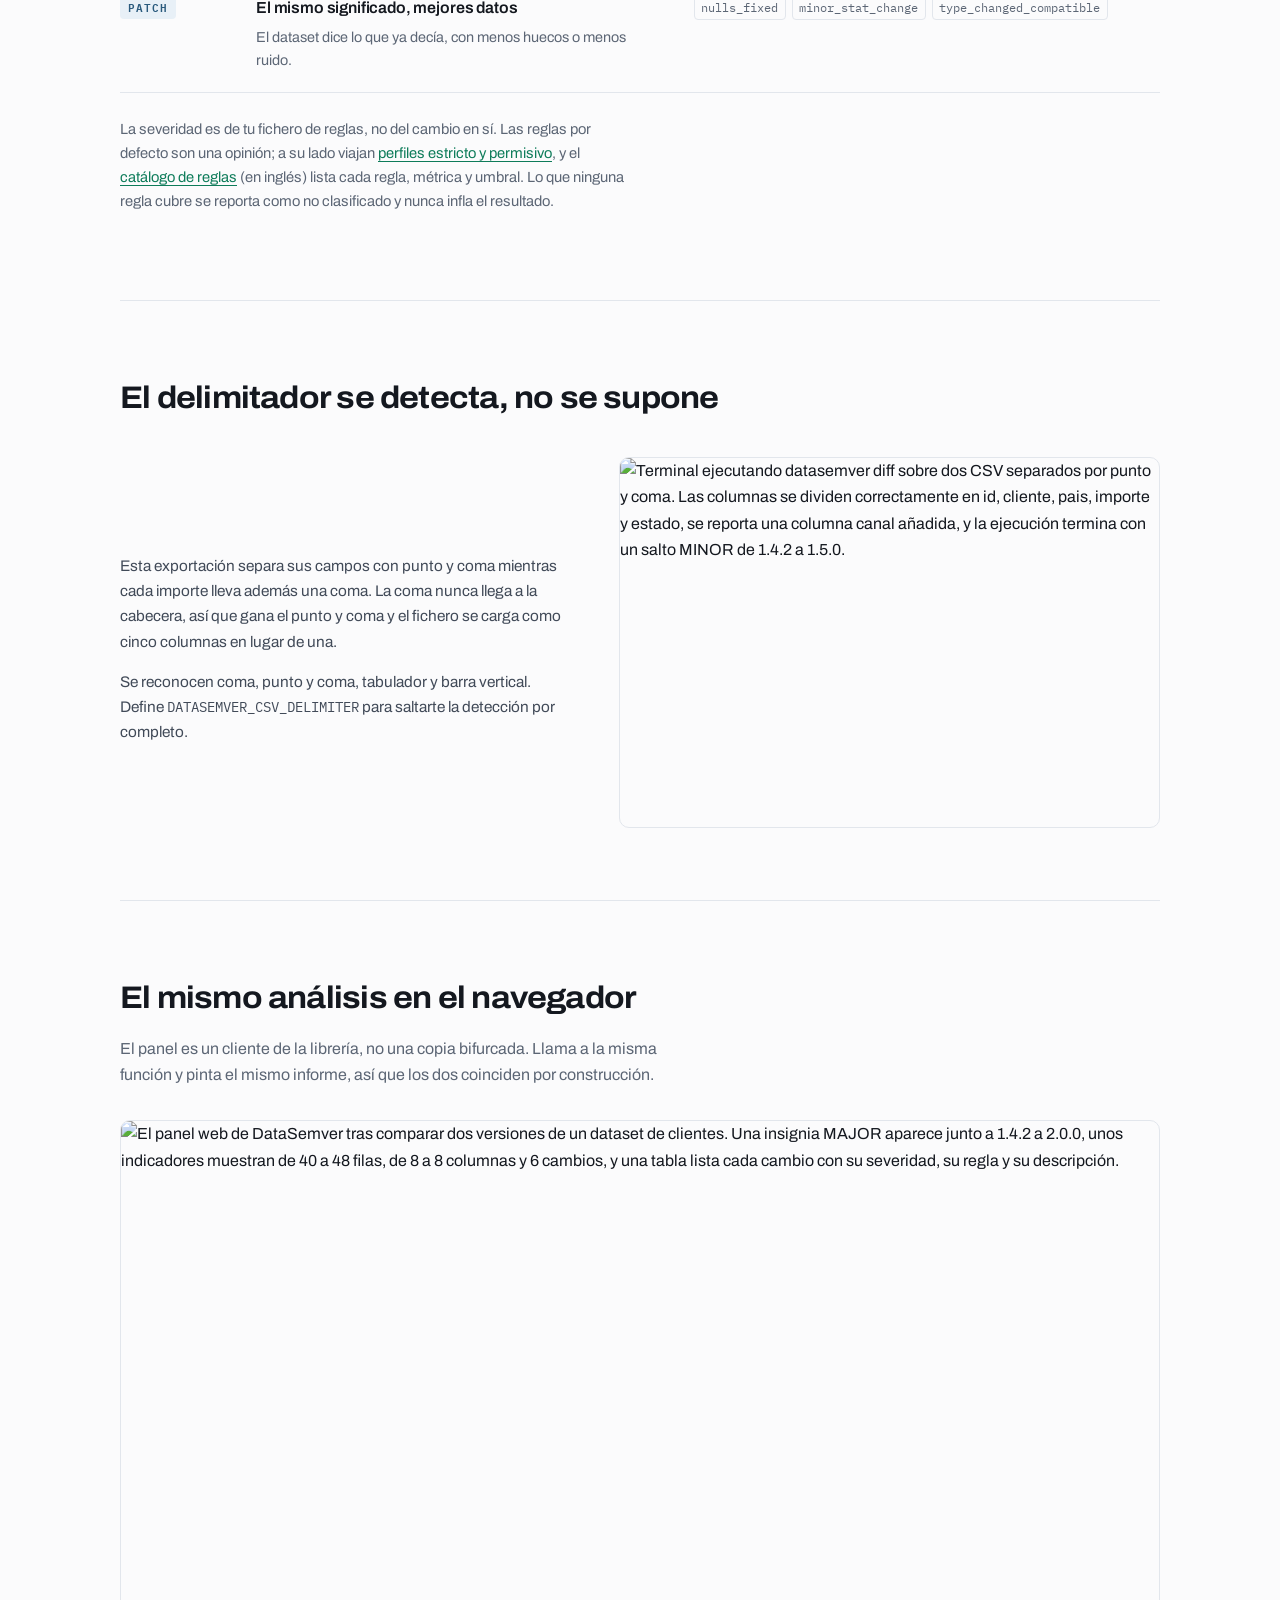
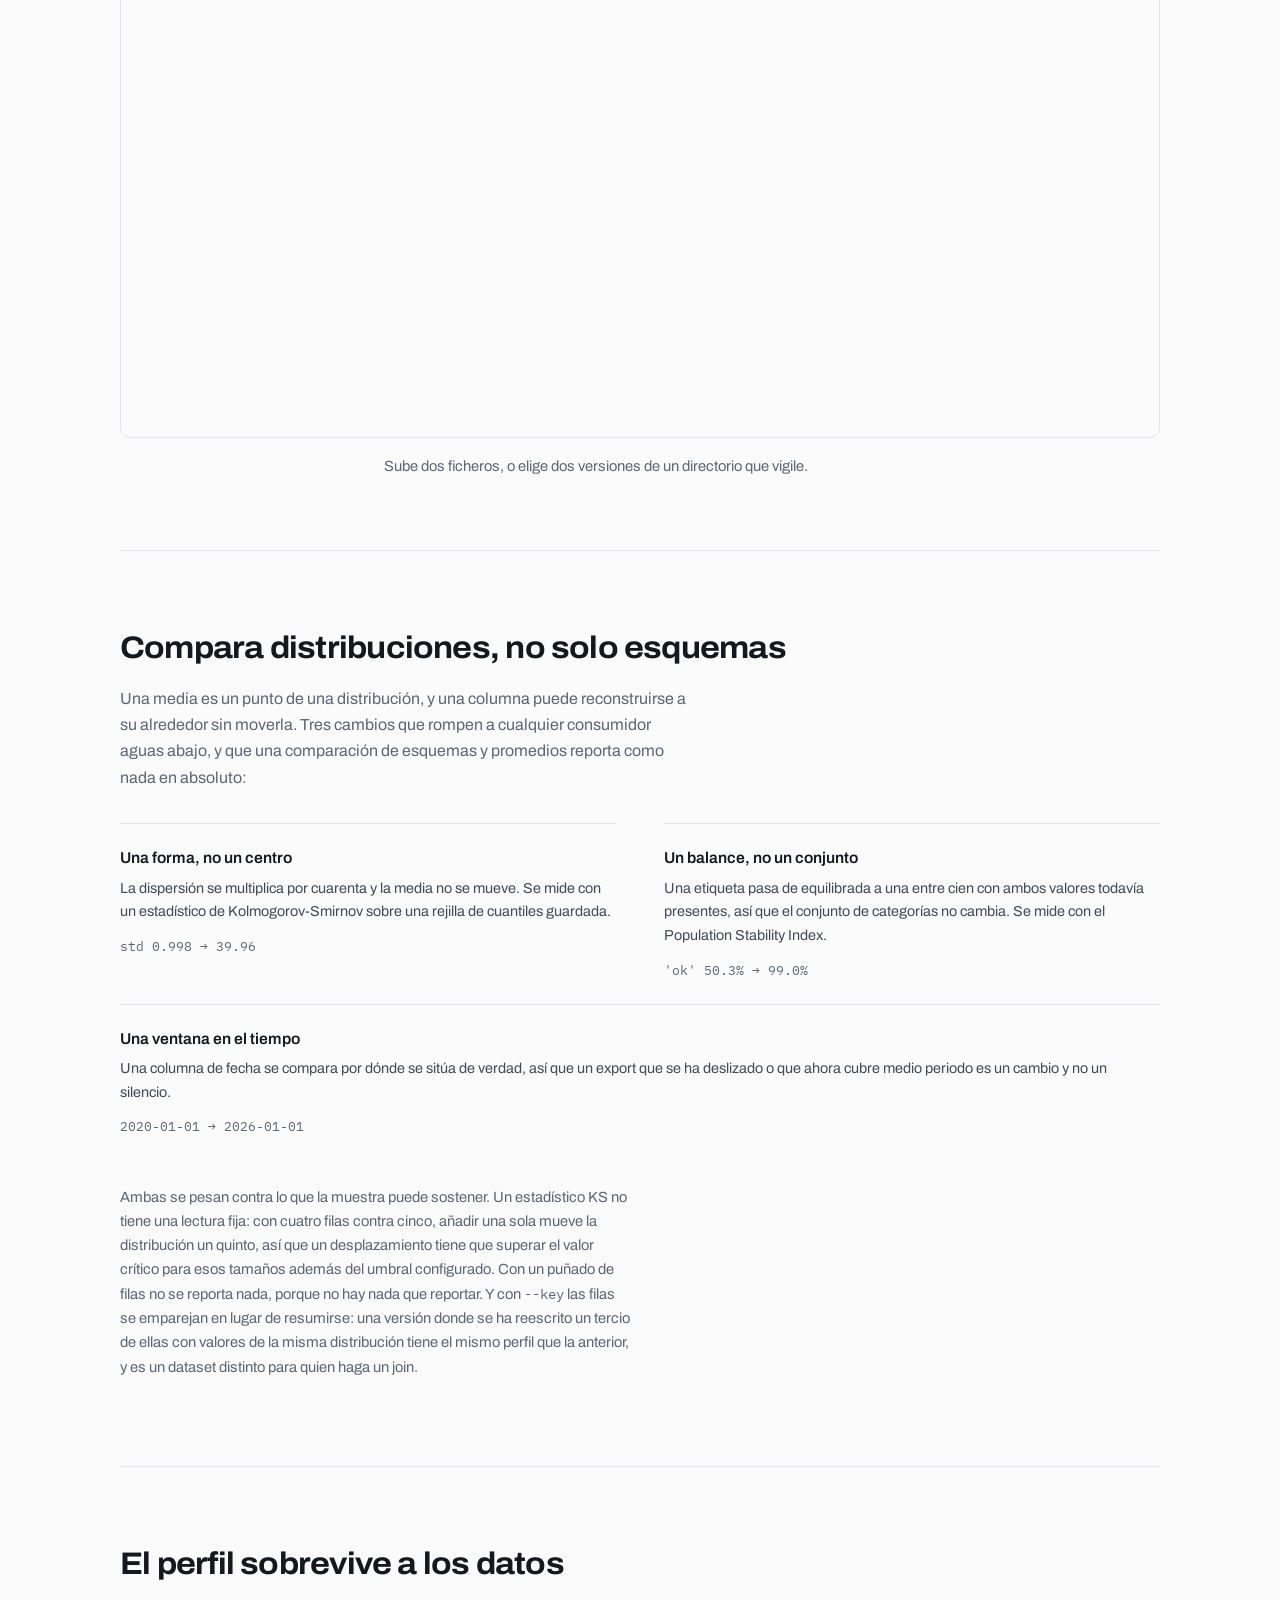
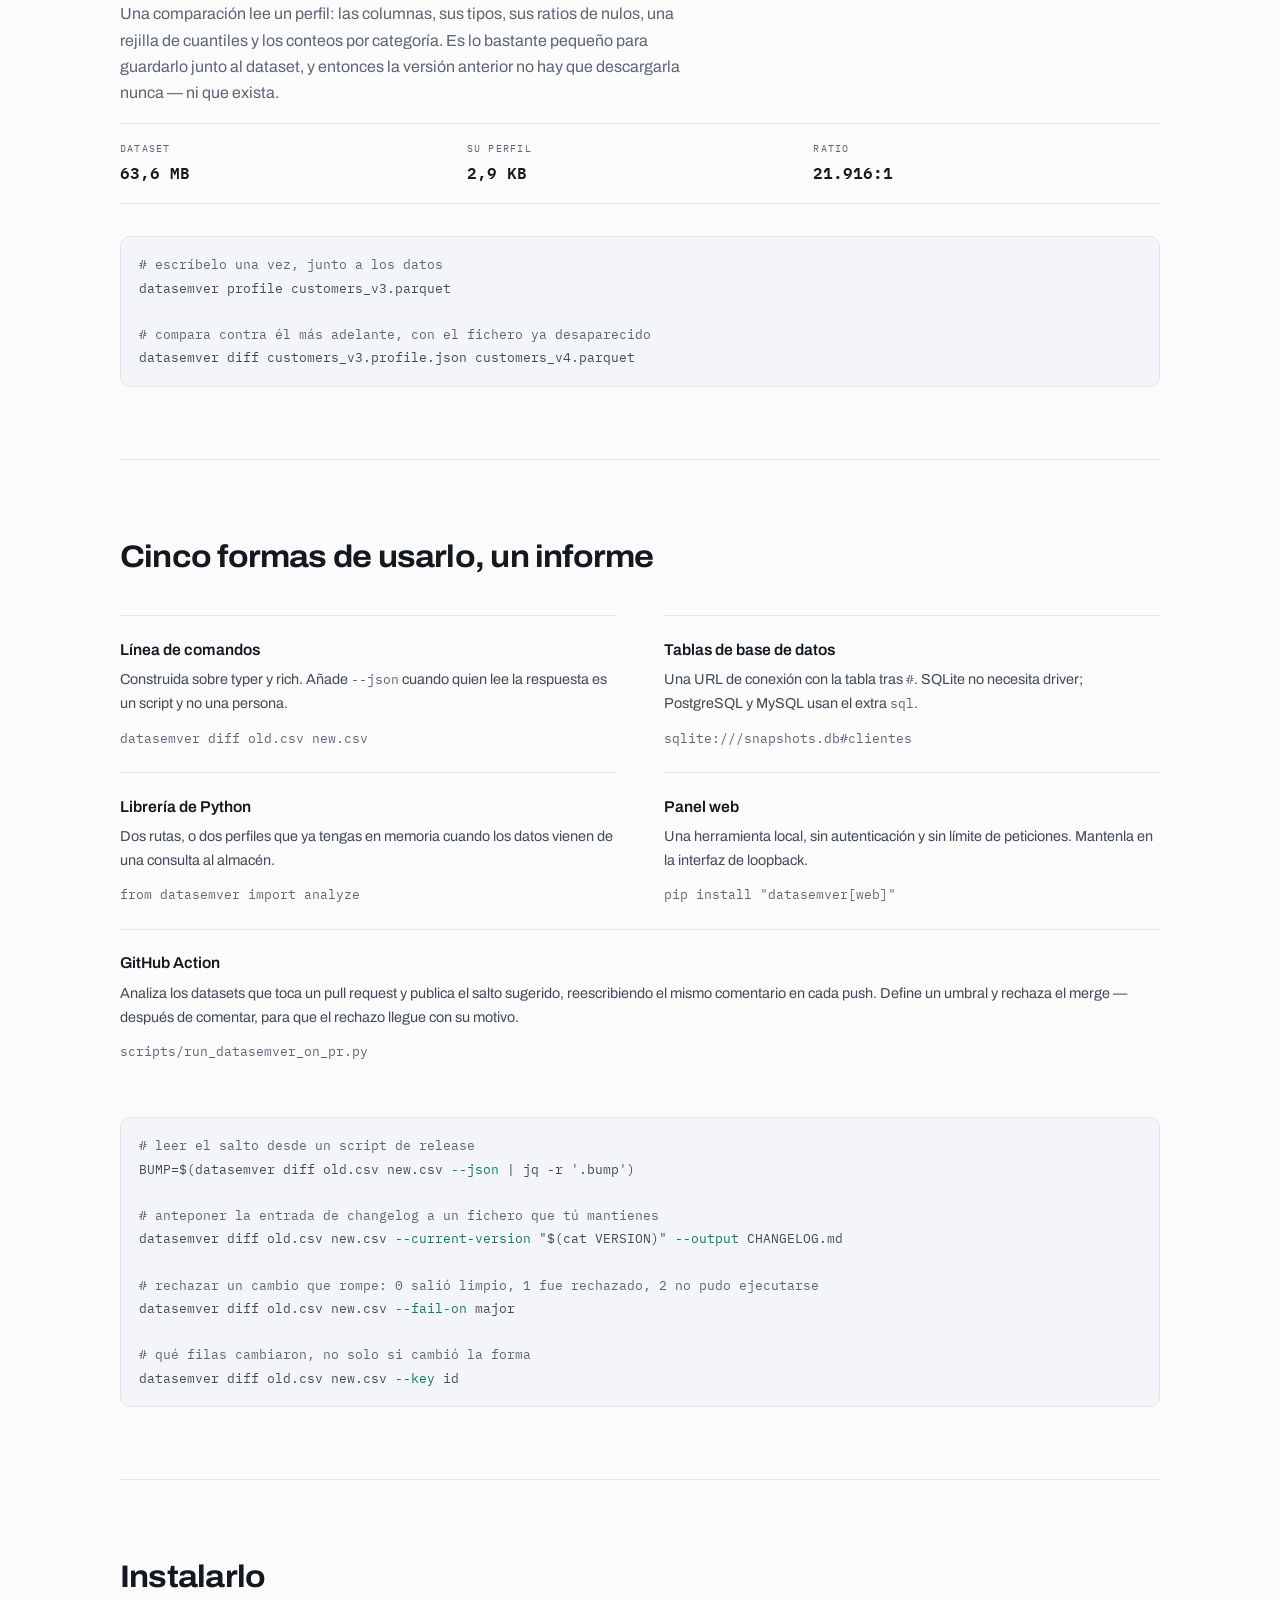
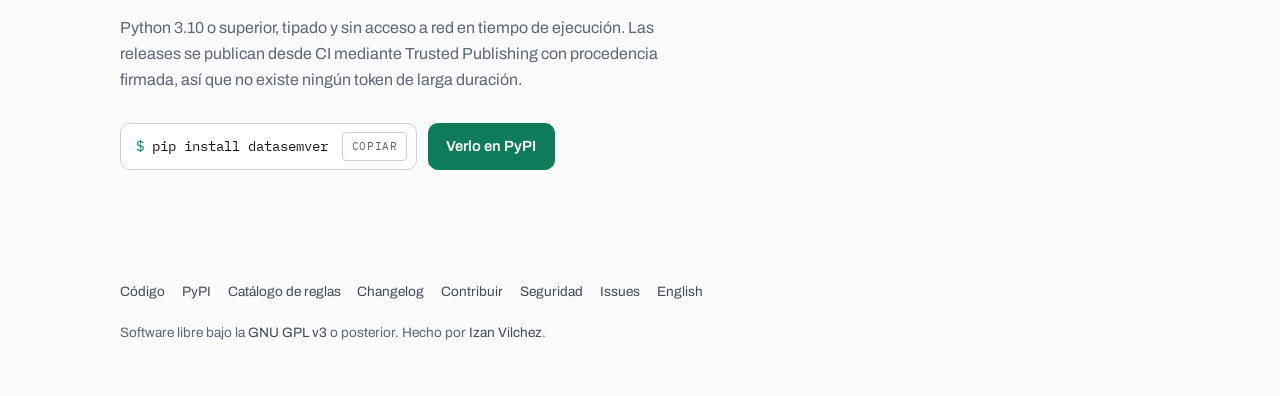
==== commit 0ccc812e: "the project is GPLv3 now The licence changed on main from MIT to the GNU GPL v3 or later, so the fac" ====
--- a/es/index.html
+++ b/es/index.html
@@ -67,7 +67,7 @@
     <div><dt>Python</dt><dd>3.10 a 3.14</dd></div>
     <div><dt>Reglas por defecto</dt><dd>20</dd></div>
     <div><dt>Tests</dt><dd>534 al 99%</dd></div>
-    <div><dt>Licencia</dt><dd>MIT</dd></div>
+    <div><dt>Licencia</dt><dd>GPLv3</dd></div>
   </dl>
 </div>
 
@@ -304,7 +304,7 @@
       <li><a href="https://github.com/IzanVil/datasemver/issues">Issues</a></li>
       <li><a href="../" hreflang="en">English</a></li>
     </ul>
-    <p>Publicado bajo licencia MIT. Hecho por <a href="https://github.com/IzanVil">Izan Vilchez</a>.</p>
+    <p>Software libre bajo la <a href="https://www.gnu.org/licenses/gpl-3.0">GNU GPL v3</a> o posterior. Hecho por <a href="https://github.com/IzanVil">Izan Vilchez</a>.</p>
   </footer>
 </div>
 
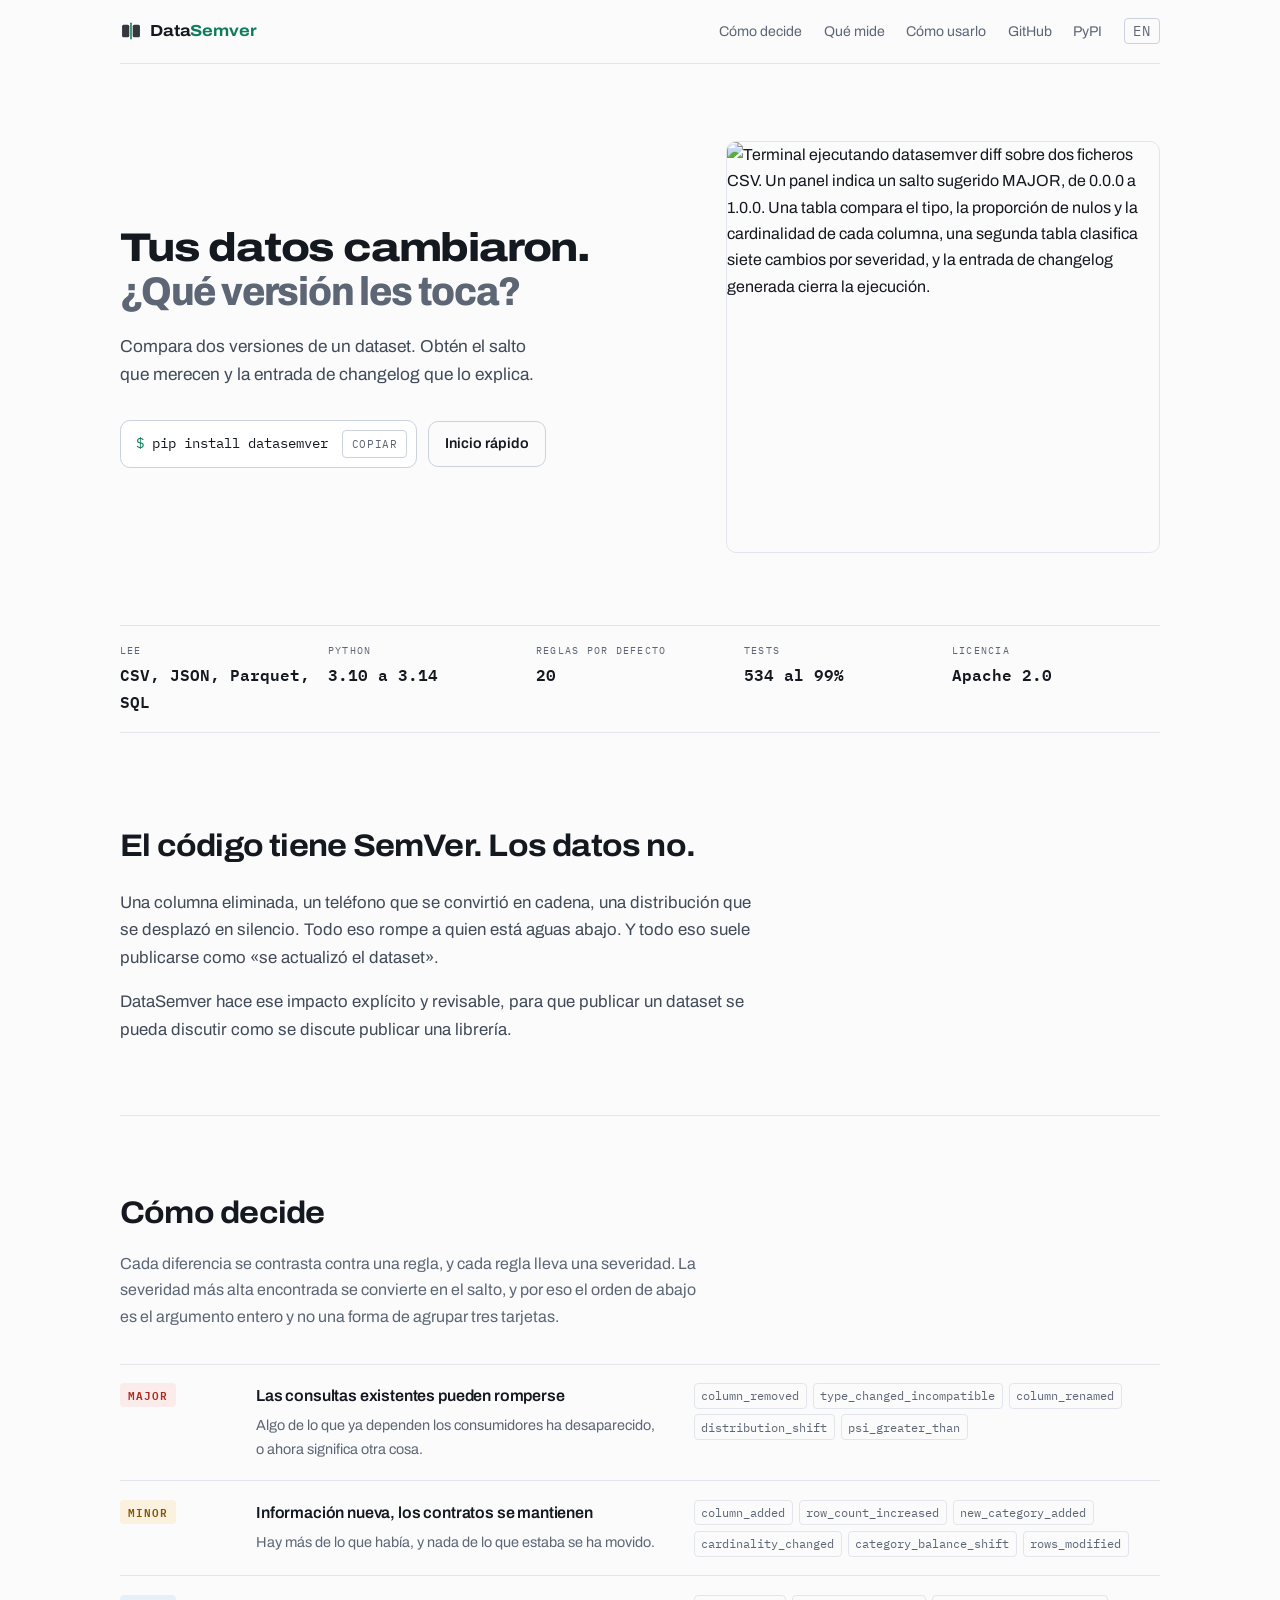
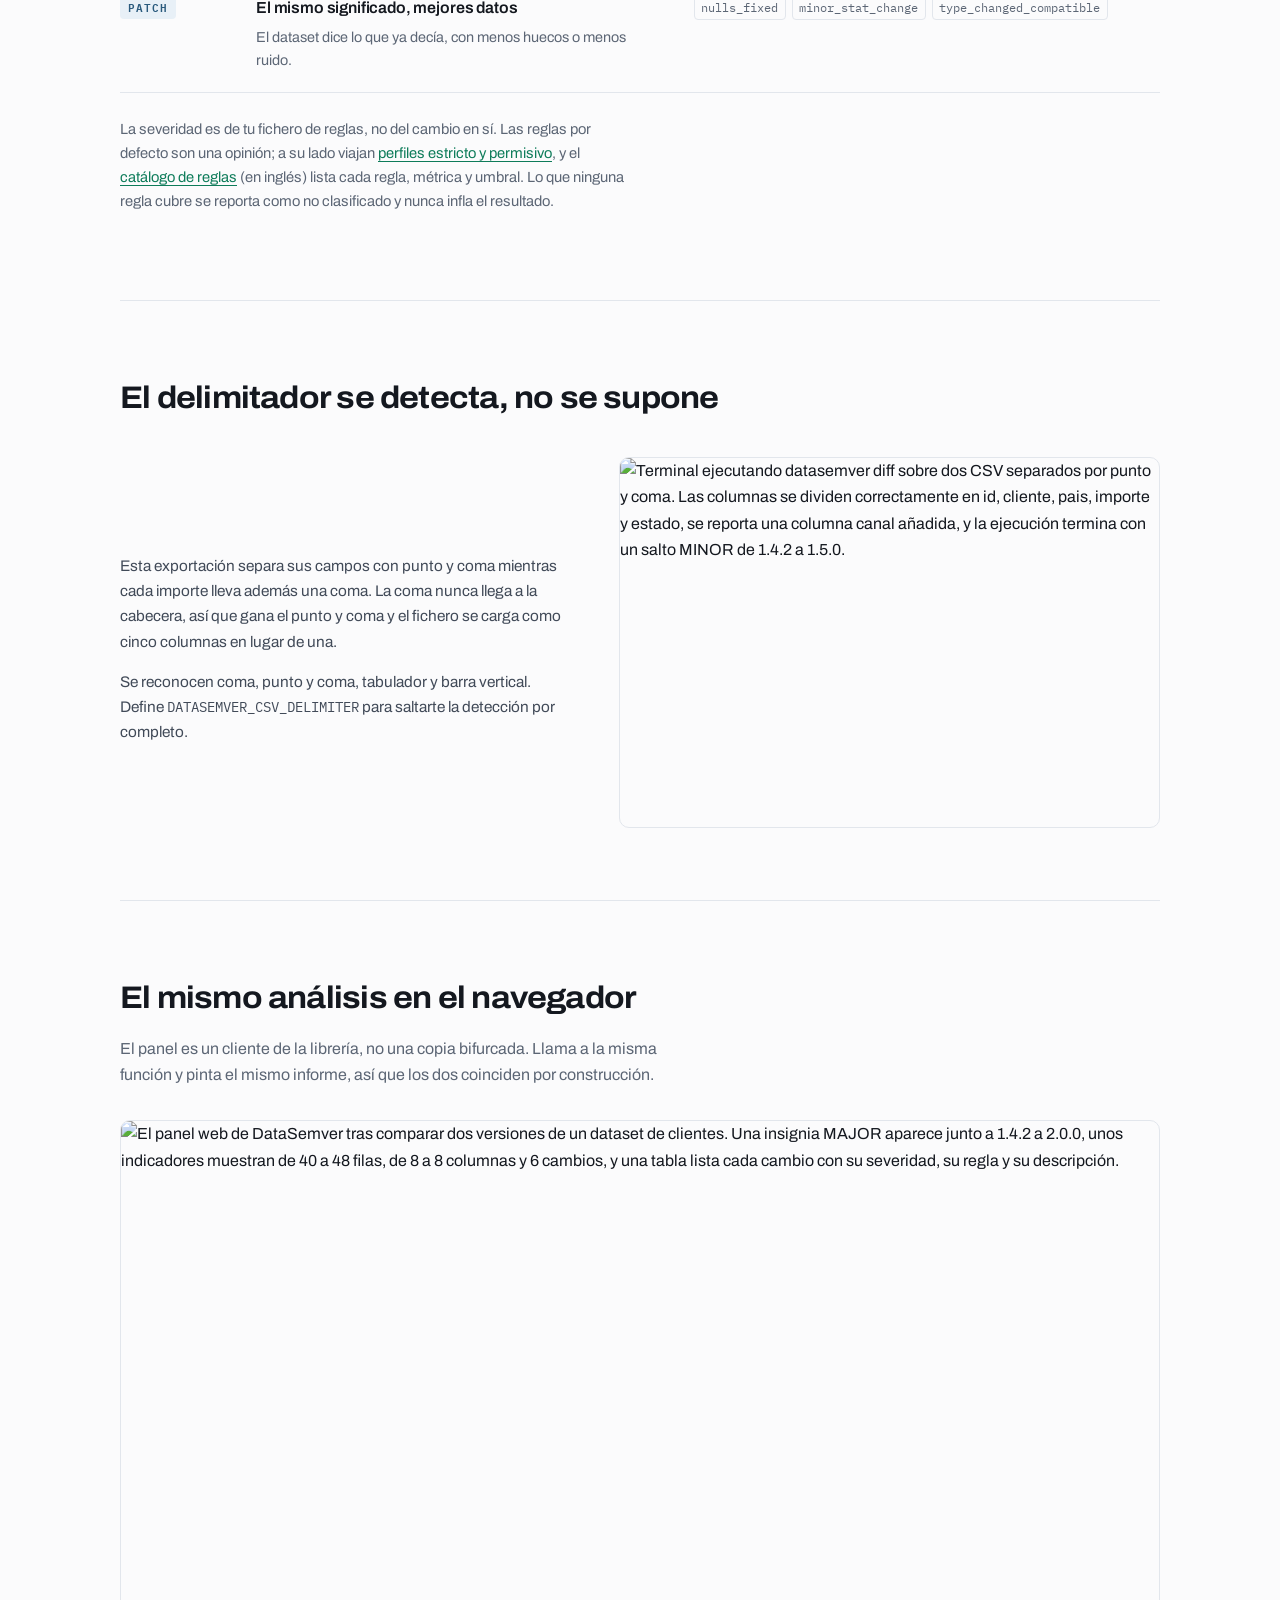
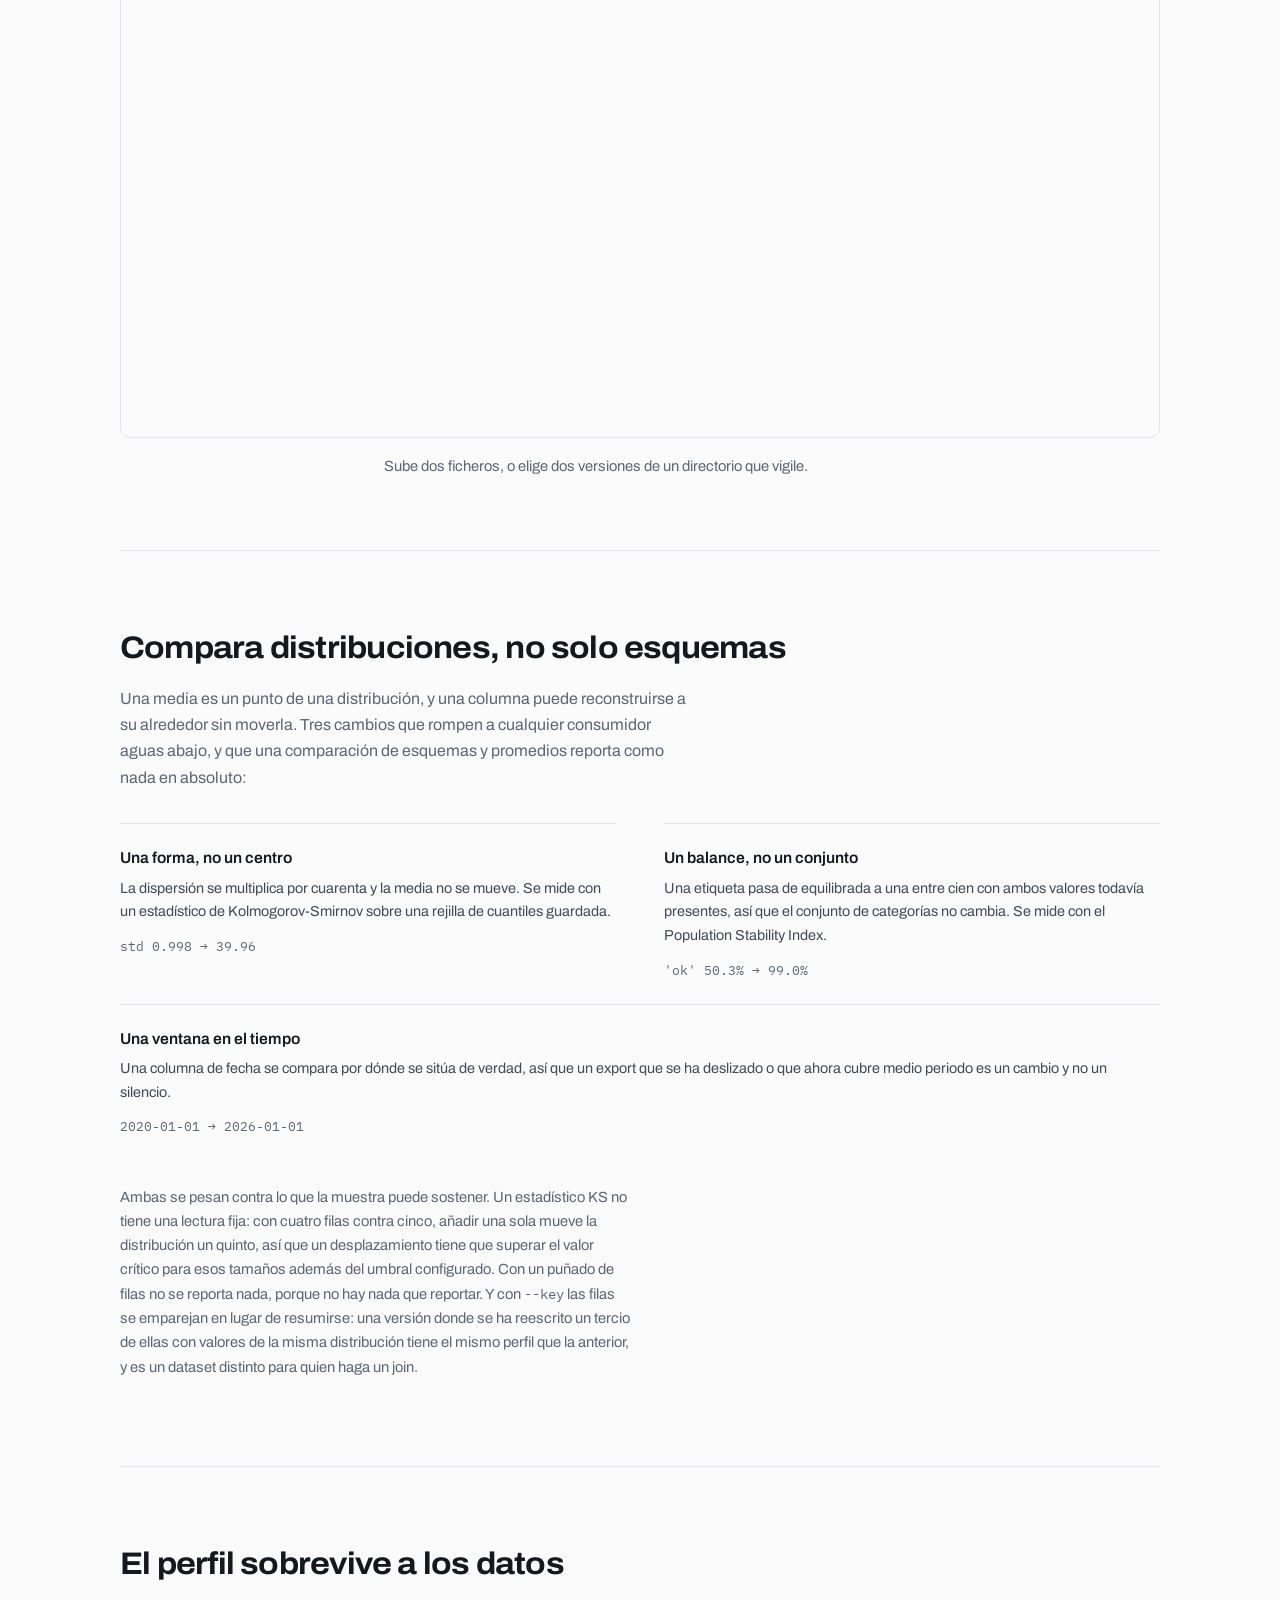
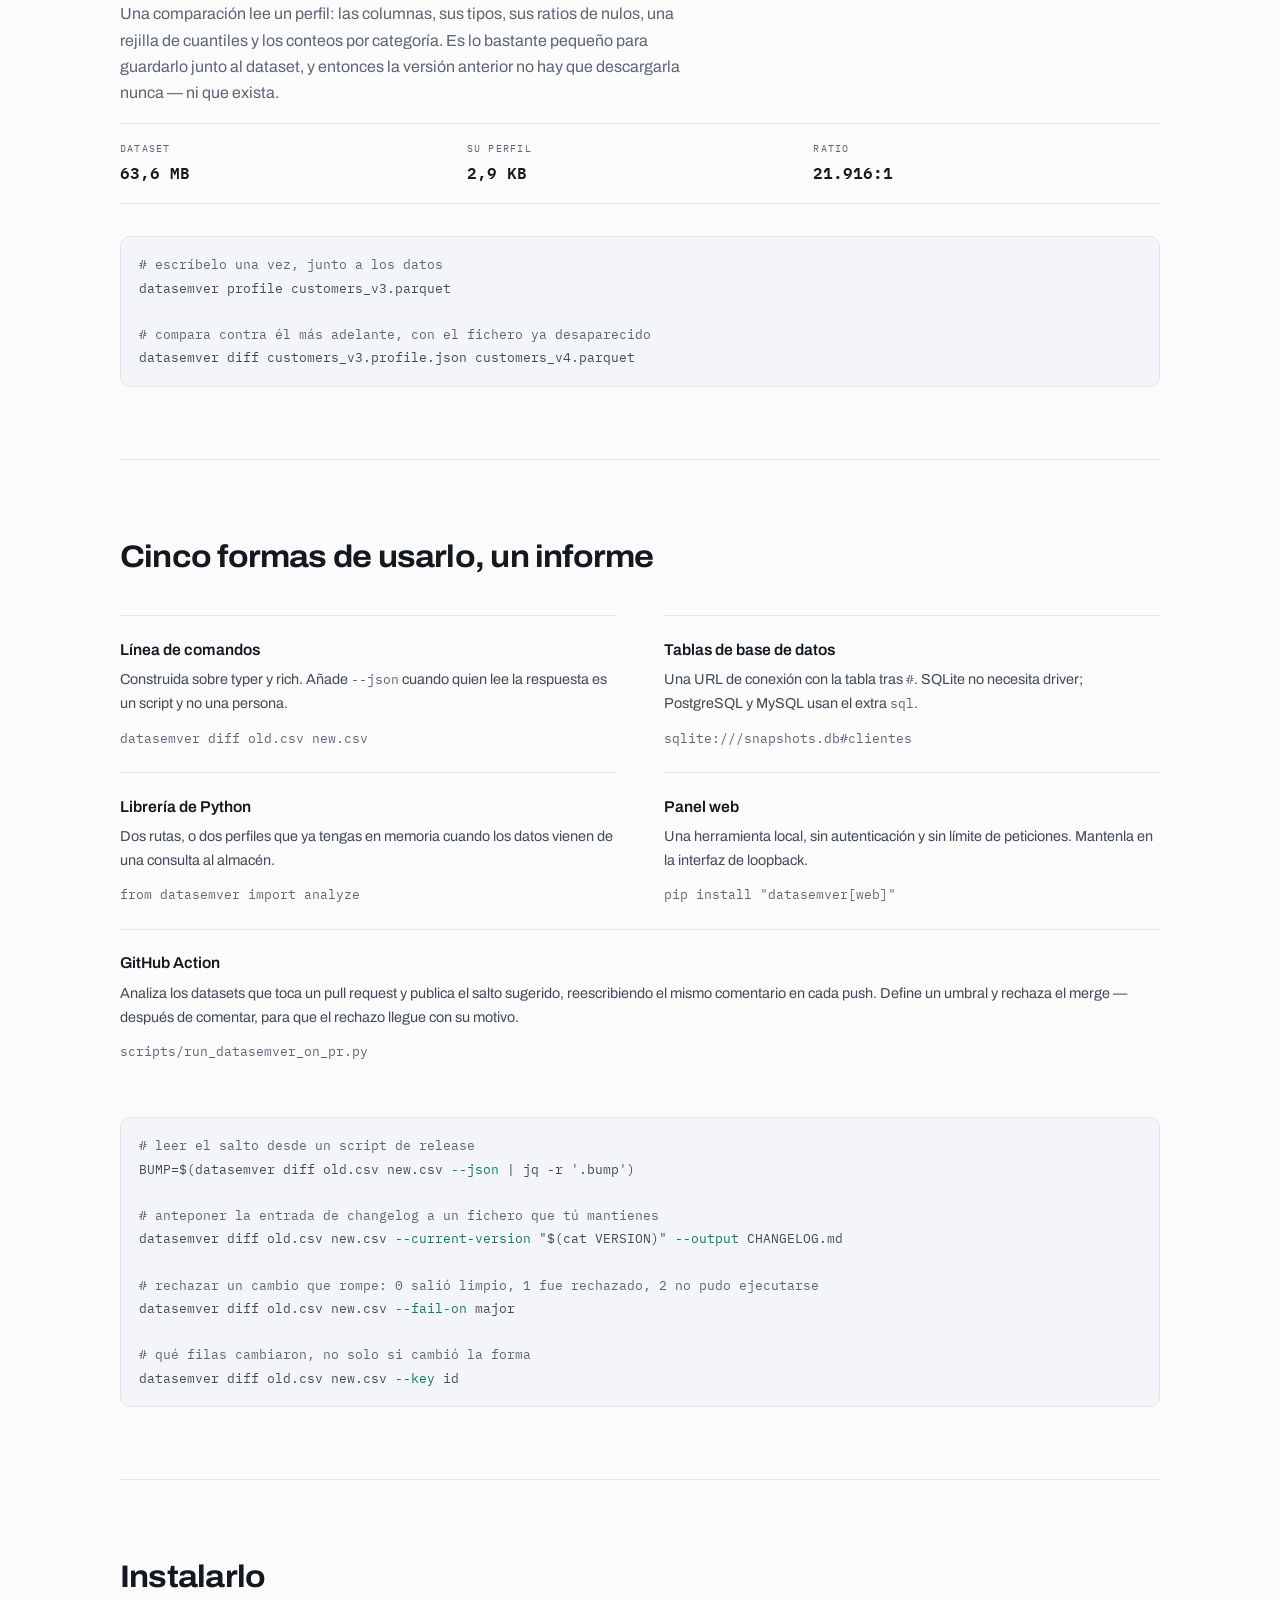
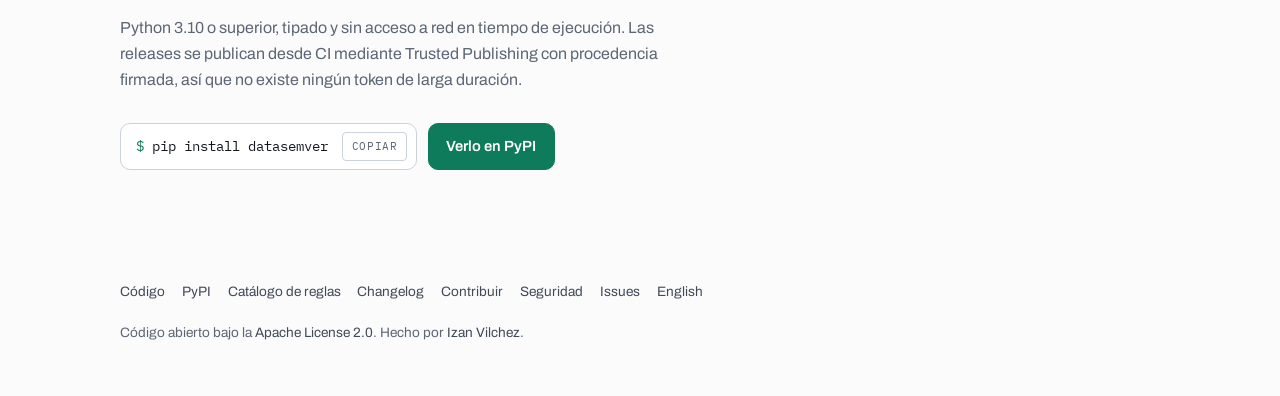
==== commit 7192e4fe: "settle on Apache 2.0 The licence landed on GPLv3 for an afternoon and then moved again. Apache 2.0 k" ====
--- a/es/index.html
+++ b/es/index.html
@@ -67,7 +67,7 @@
     <div><dt>Python</dt><dd>3.10 a 3.14</dd></div>
     <div><dt>Reglas por defecto</dt><dd>20</dd></div>
     <div><dt>Tests</dt><dd>534 al 99%</dd></div>
-    <div><dt>Licencia</dt><dd>GPLv3</dd></div>
+    <div><dt>Licencia</dt><dd>Apache 2.0</dd></div>
   </dl>
 </div>
 
@@ -304,7 +304,7 @@
       <li><a href="https://github.com/IzanVil/datasemver/issues">Issues</a></li>
       <li><a href="../" hreflang="en">English</a></li>
     </ul>
-    <p>Software libre bajo la <a href="https://www.gnu.org/licenses/gpl-3.0">GNU GPL v3</a> o posterior. Hecho por <a href="https://github.com/IzanVil">Izan Vilchez</a>.</p>
+    <p>Código abierto bajo la <a href="https://www.apache.org/licenses/LICENSE-2.0">Apache License 2.0</a>. Hecho por <a href="https://github.com/IzanVil">Izan Vilchez</a>.</p>
   </footer>
 </div>
 
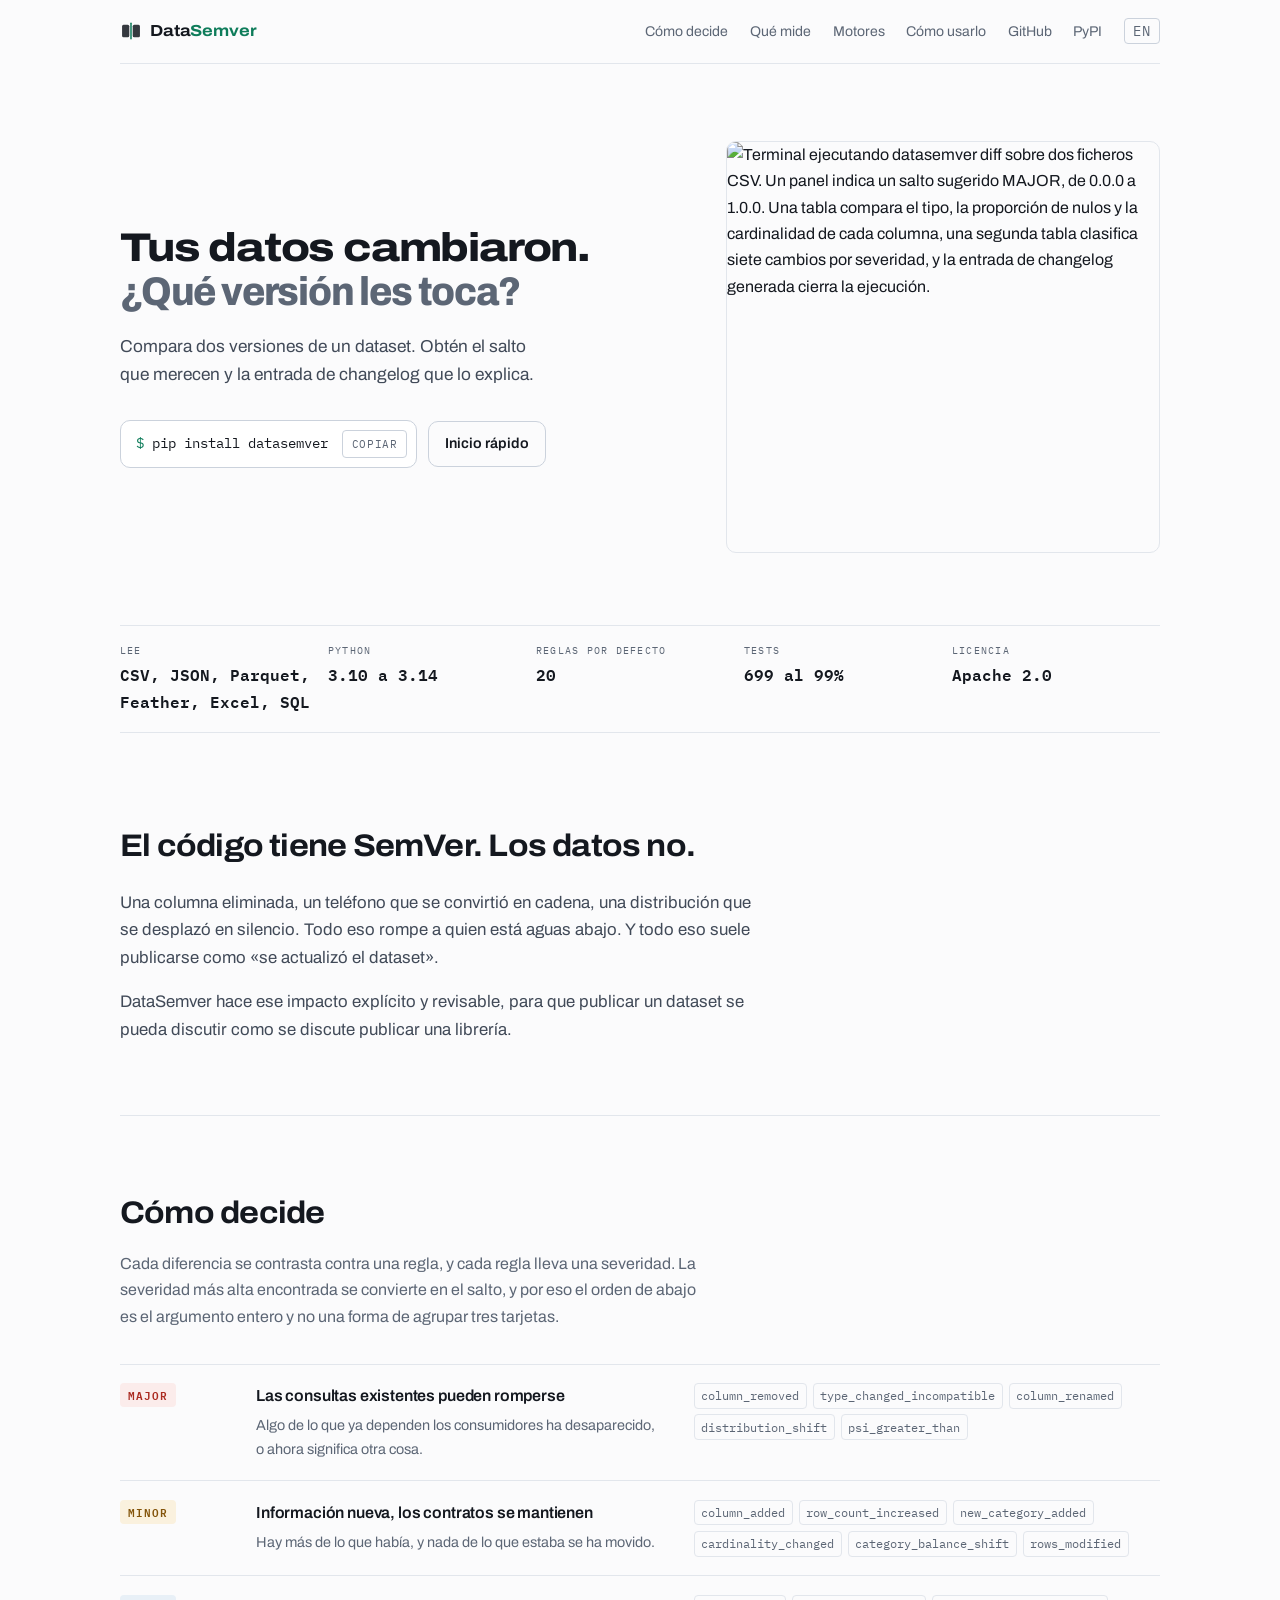
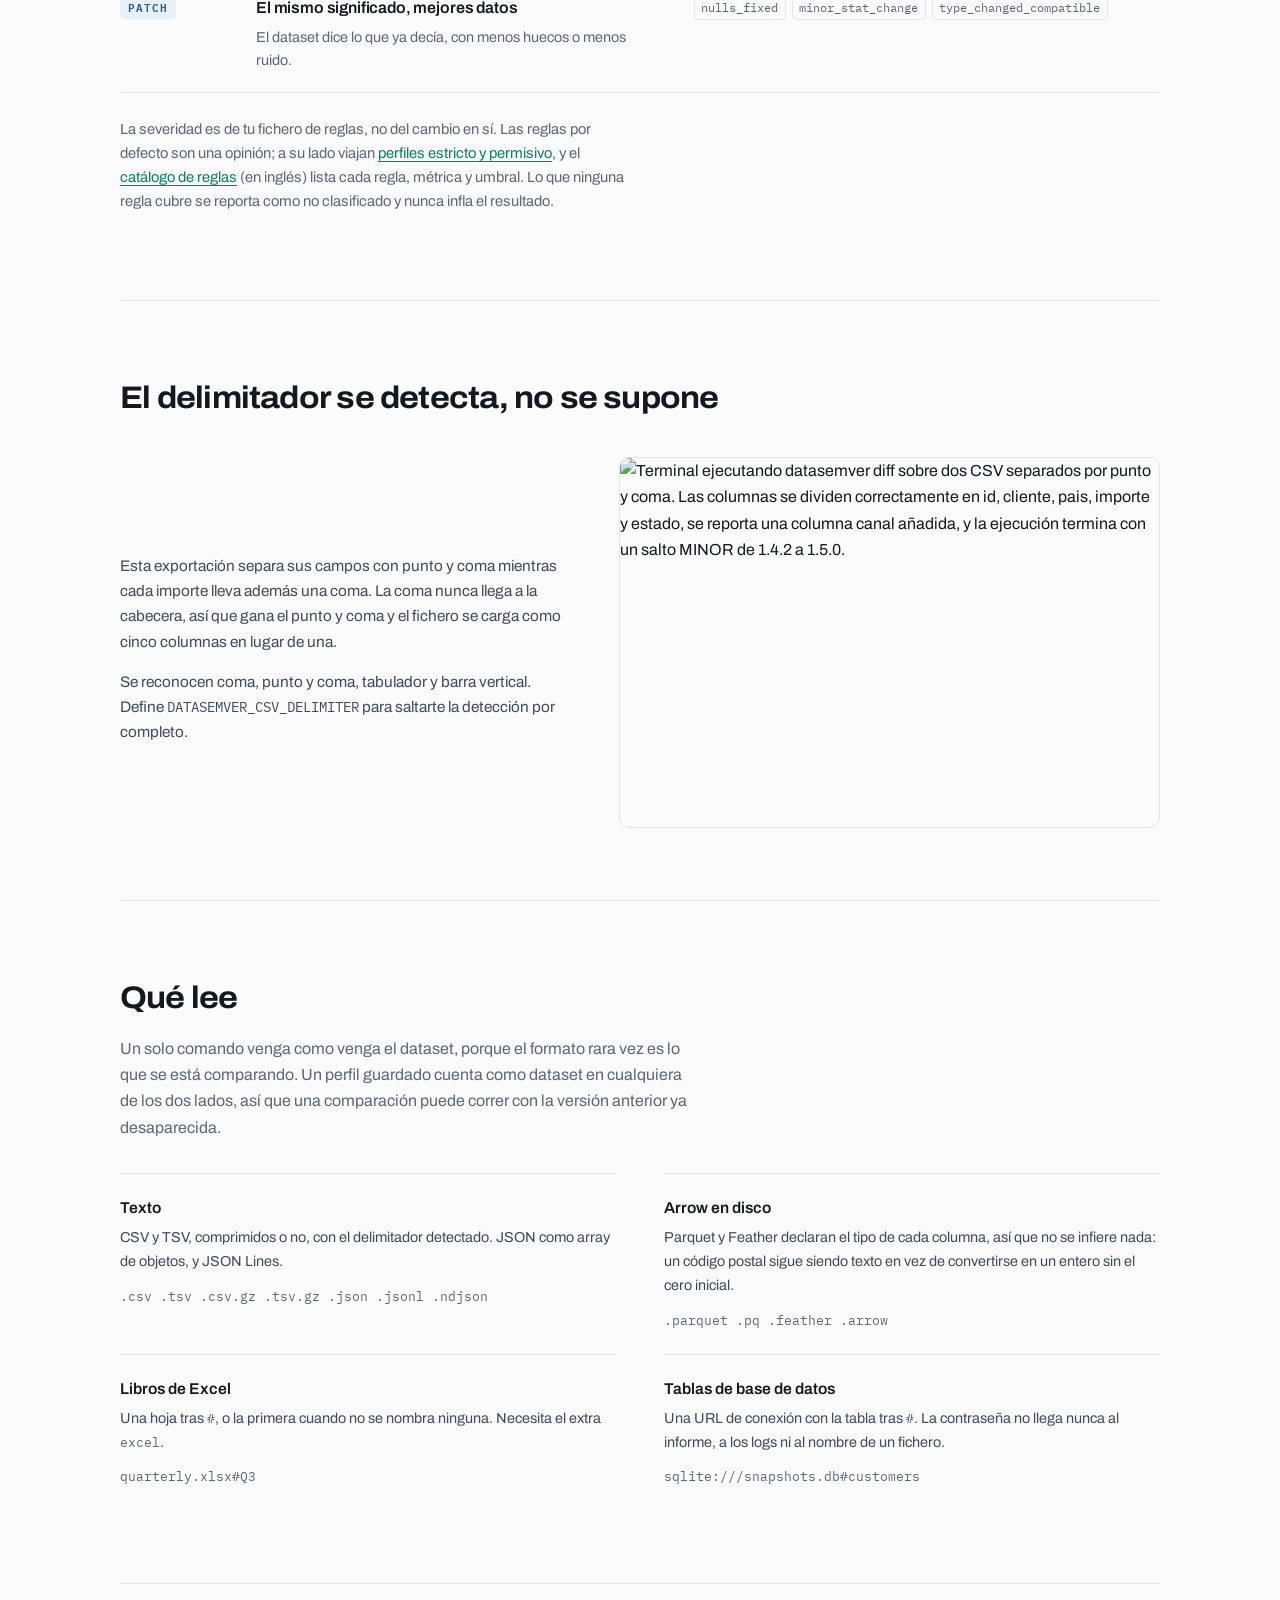
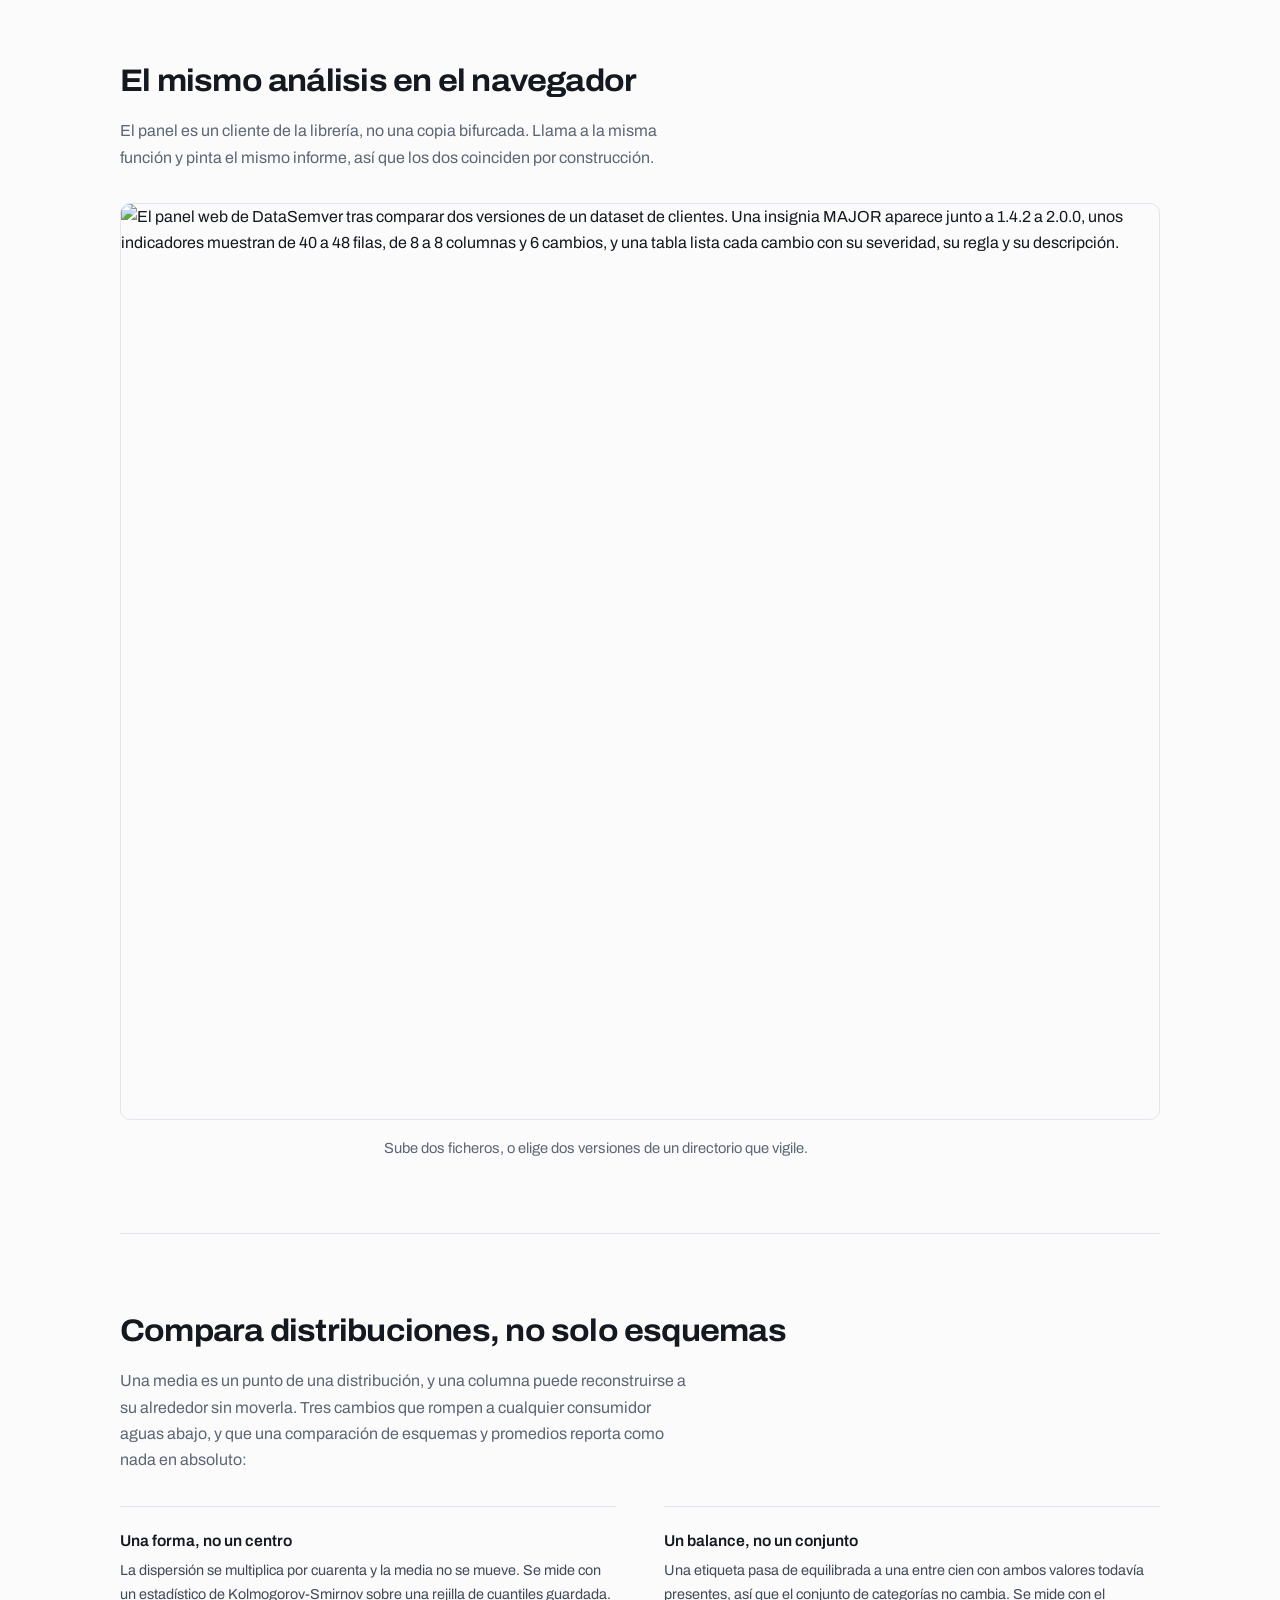
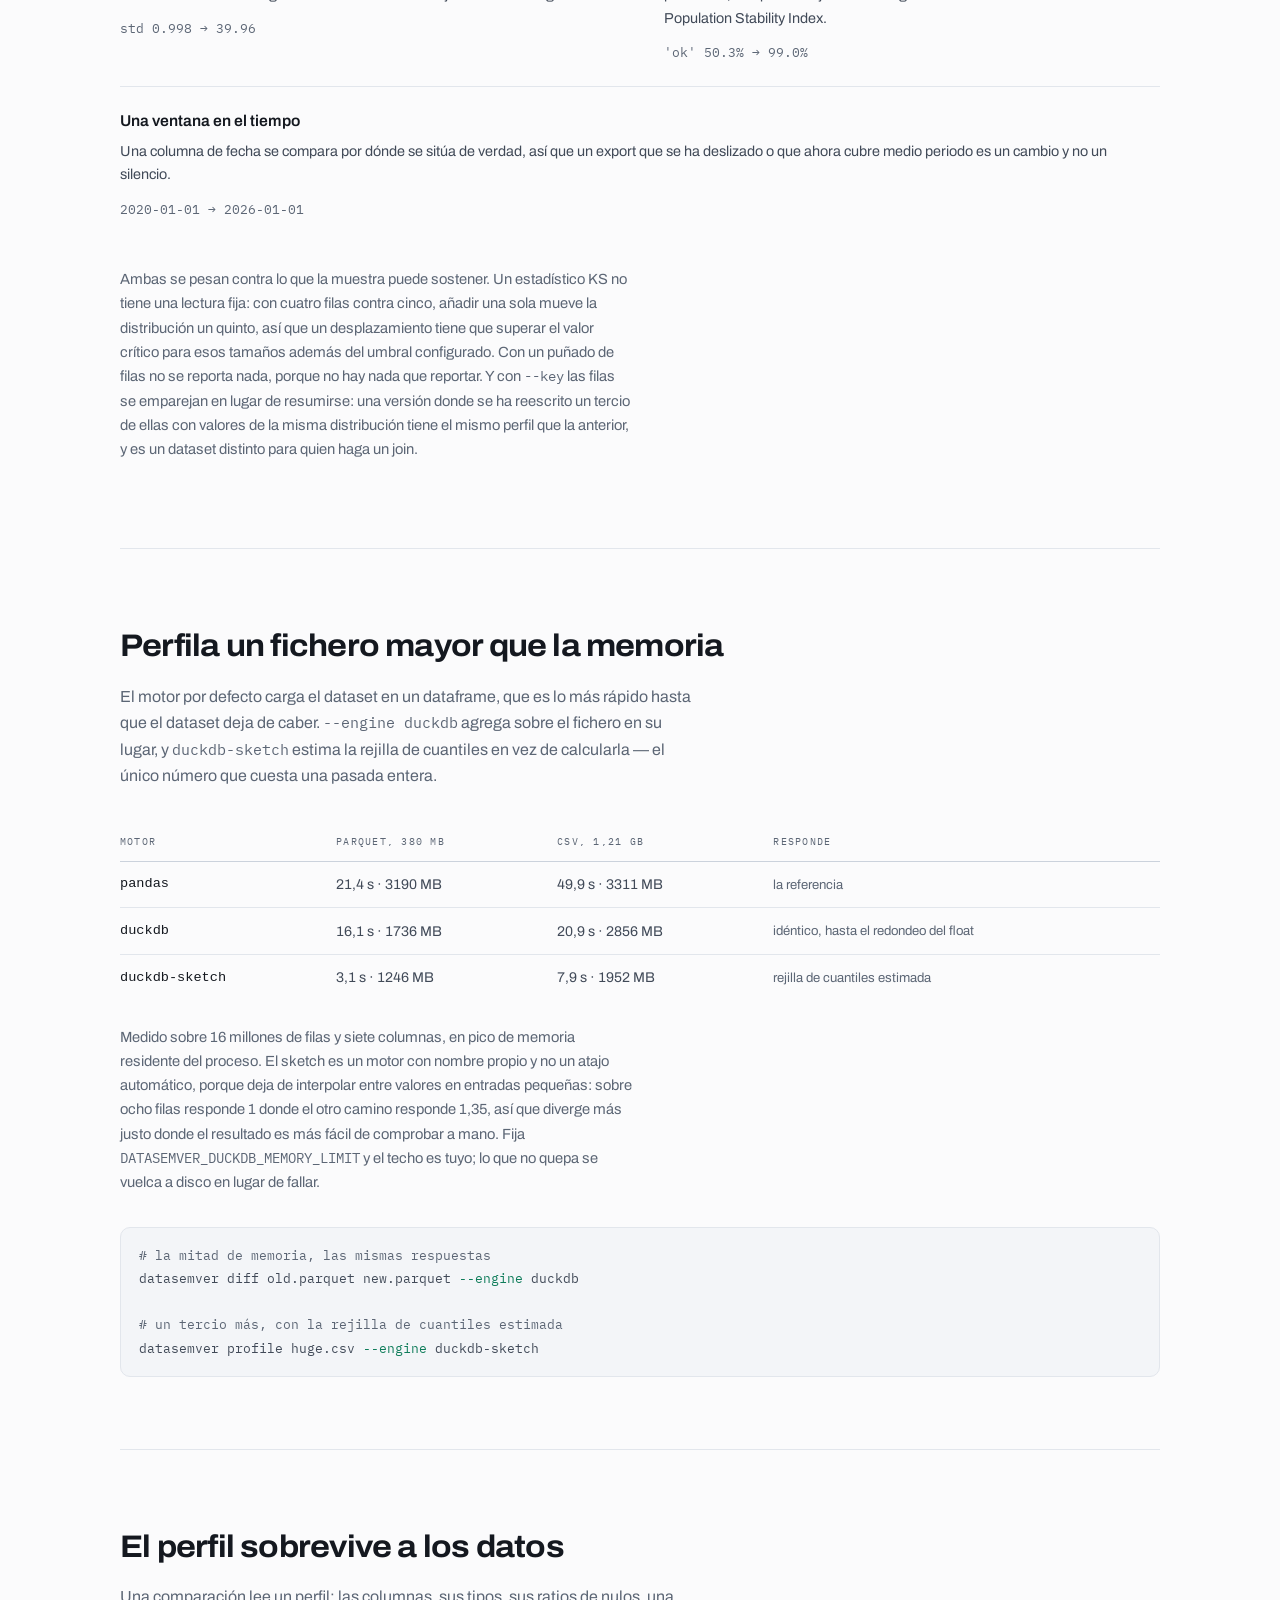
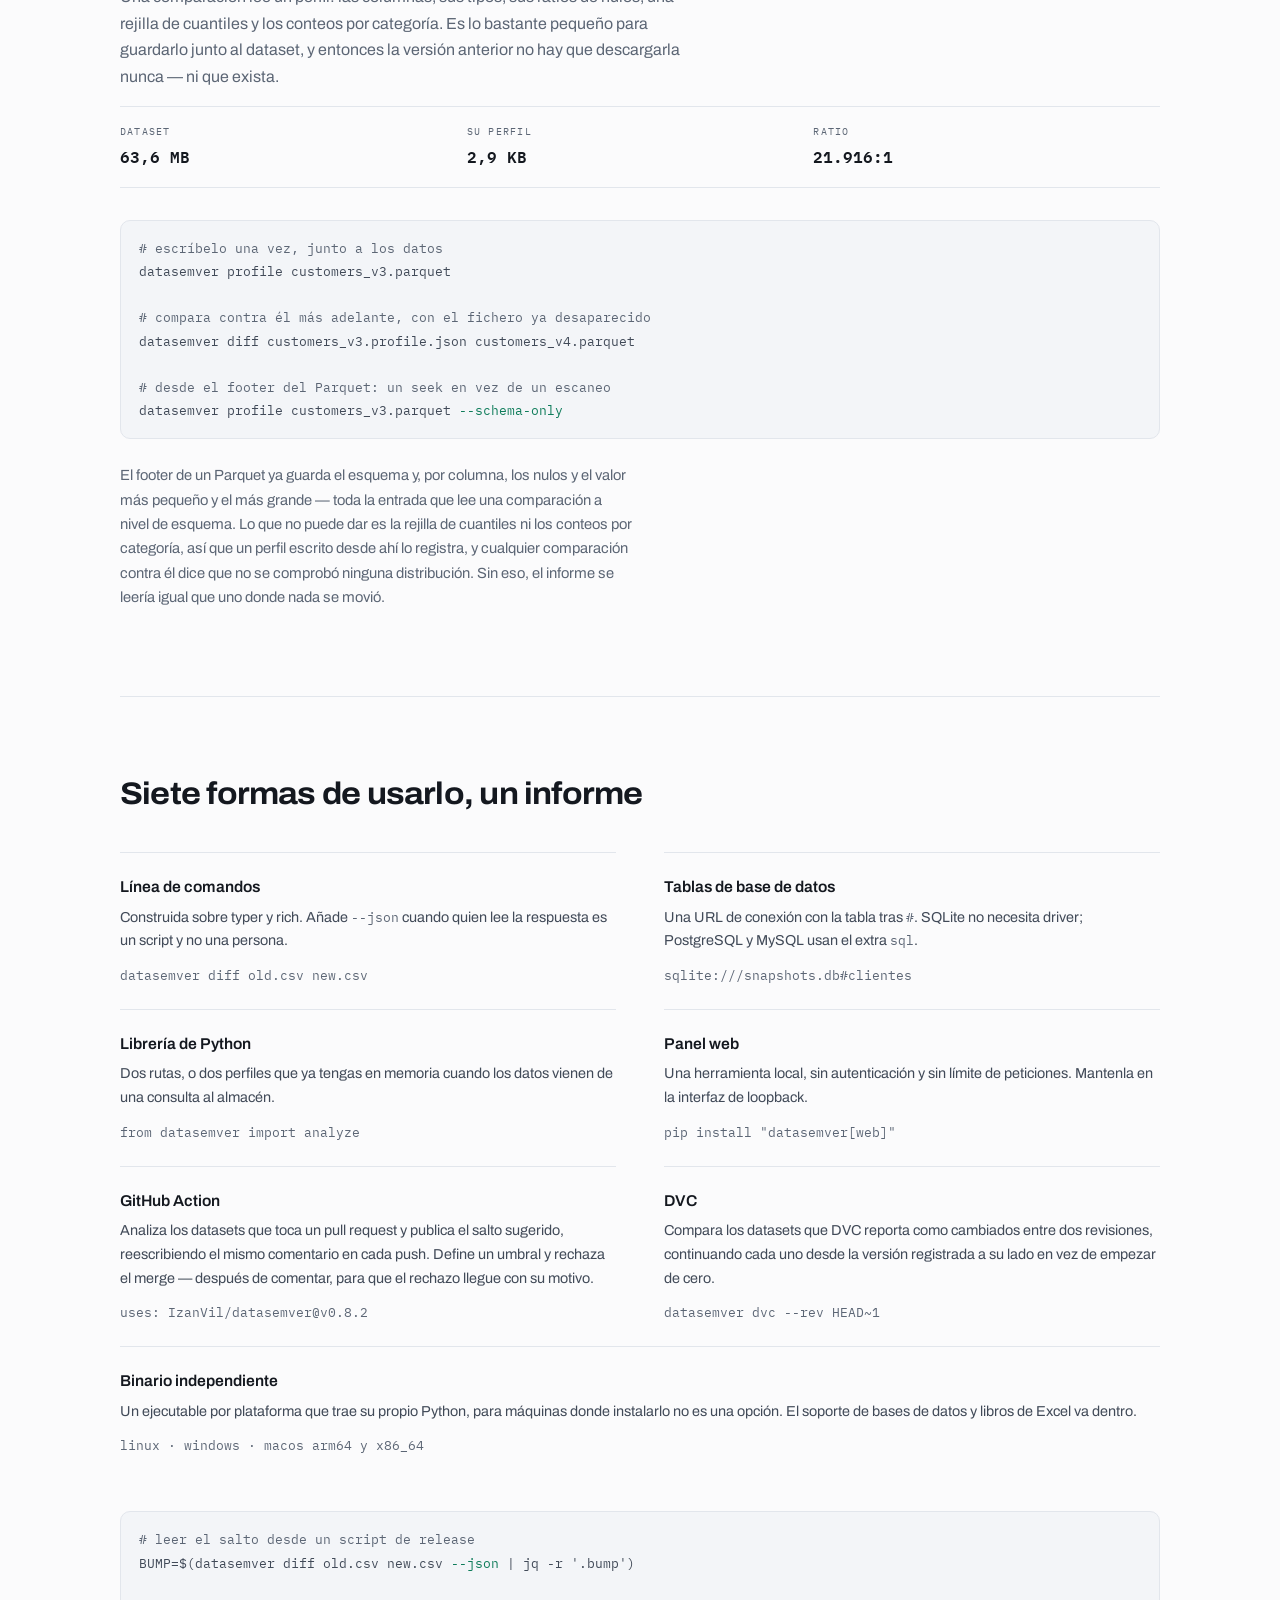
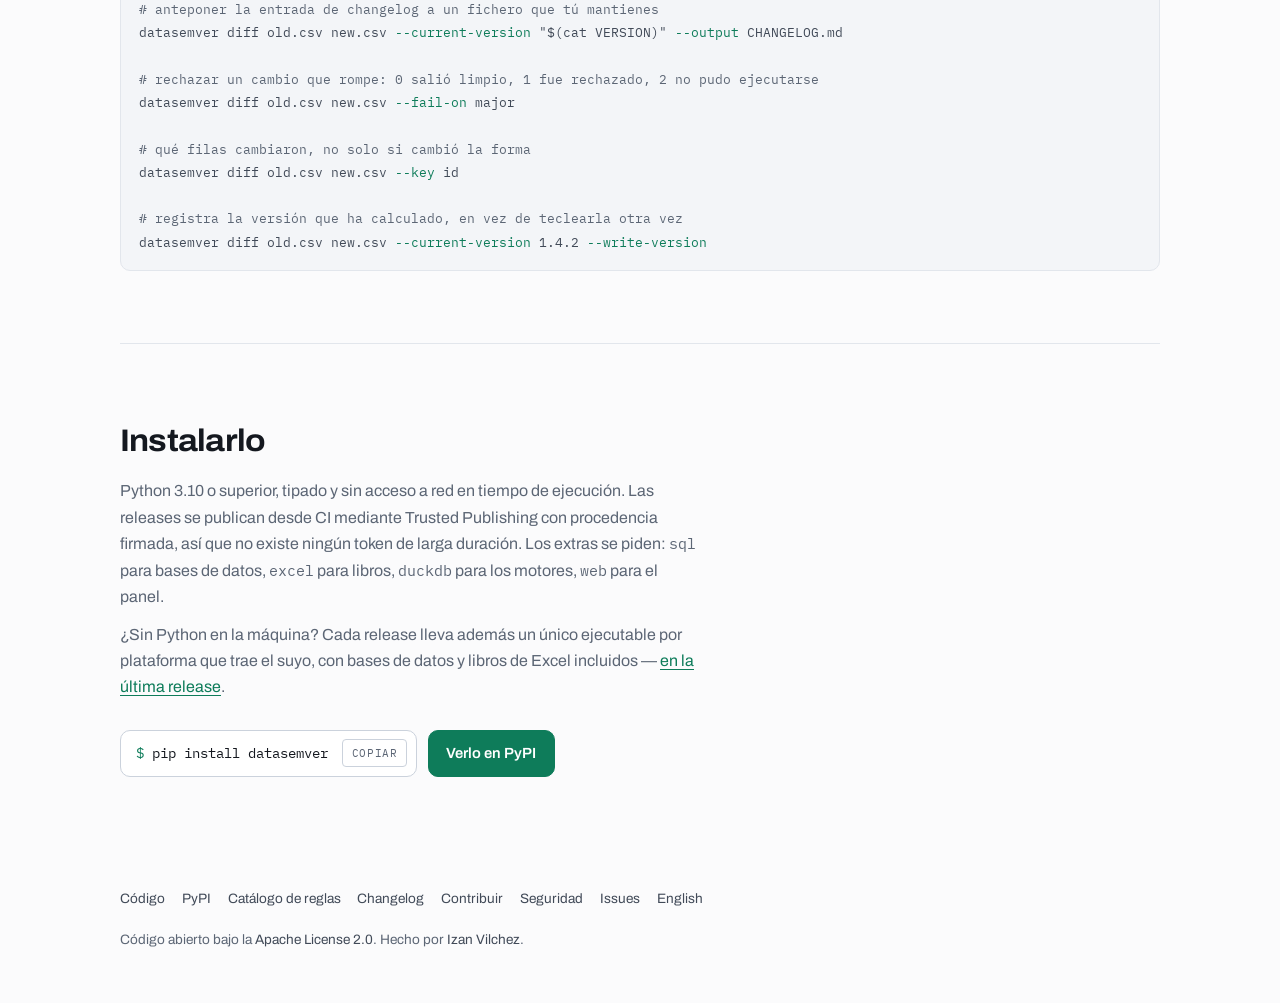
==== commit a5852d7f: "say what the tool does now, not what it did at 0.5 The site was written when DataSemver read four fo" ====
--- a/es/index.html
+++ b/es/index.html
@@ -4,7 +4,7 @@
 <meta charset="utf-8">
 <meta name="viewport" content="width=device-width, initial-scale=1">
 <title>DataSemver, versionado semántico para datasets</title>
-<meta name="description" content="Compara dos versiones de un dataset CSV, JSON o Parquet y obtén el salto de versión semántica que merecen, con la entrada de changelog que lo explica.">
+<meta name="description" content="Compara dos versiones de un dataset CSV, JSON, Parquet, Feather, Excel o SQL y obtén el salto de versión semántica que merecen, con la entrada de changelog que lo explica.">
 <link rel="icon" type="image/svg+xml" href="../favicon.svg">
 <link rel="canonical" href="https://izanvil.github.io/datasemver/es/">
 <link rel="alternate" hreflang="en" href="https://izanvil.github.io/datasemver/">
@@ -12,7 +12,16 @@
 <meta property="og:title" content="DataSemver, versionado semántico para datasets">
 <meta property="og:description" content="Tus datos han cambiado. DataSemver te dice si eso es un patch, un minor o una versión que rompe.">
 <meta property="og:type" content="website">
+<meta property="og:url" content="https://izanvil.github.io/datasemver/es/">
+<meta property="og:site_name" content="DataSemver">
+<meta property="og:locale" content="es_ES">
 <meta property="og:image" content="https://raw.githubusercontent.com/IzanVil/datasemver/main/docs/assets/cli-diff.png">
+<meta property="og:image:width" content="1287">
+<meta property="og:image:height" content="1222">
+<meta property="og:image:alt" content="Terminal con un salto MAJOR de 0.0.0 a 1.0.0 y la tabla de cada columna que cambió.">
+<meta name="twitter:card" content="summary_large_image">
+<meta name="theme-color" content="#fbfbfc" media="(prefers-color-scheme: light)">
+<meta name="theme-color" content="#0b0e14" media="(prefers-color-scheme: dark)">
 <link rel="preconnect" href="https://fonts.googleapis.com">
 <link rel="preconnect" href="https://fonts.gstatic.com" crossorigin>
 <link rel="stylesheet" href="https://fonts.googleapis.com/css2?family=Archivo:wdth,wght@62..125,400..800&family=IBM+Plex+Mono:wght@400;500;600&display=swap">
@@ -33,6 +42,7 @@
     <ul>
       <li><a href="#decide" class="hide-sm">Cómo decide</a></li>
       <li><a href="#measures" class="hide-sm">Qué mide</a></li>
+      <li><a href="#engines" class="hide-sm">Motores</a></li>
       <li><a href="#surfaces" class="hide-sm">Cómo usarlo</a></li>
       <li><a href="https://github.com/IzanVil/datasemver">GitHub</a></li>
       <li><a href="https://pypi.org/project/datasemver/">PyPI</a></li>
@@ -49,7 +59,7 @@
       <div class="start">
         <div class="snippet">
           <span><i>$</i> pip install datasemver</span>
-          <button type="button" data-copy="pip install datasemver">Copiar</button>
+          <button type="button" data-copy="pip install datasemver" aria-live="polite">Copiar</button>
         </div>
         <a class="link-out" href="https://github.com/IzanVil/datasemver/blob/main/README.es.md#inicio-rápido">Inicio rápido</a>
       </div>
@@ -63,10 +73,10 @@
 
 <div class="page">
   <dl class="facts">
-    <div><dt>Lee</dt><dd>CSV, JSON, Parquet, SQL</dd></div>
+    <div><dt>Lee</dt><dd>CSV, JSON, Parquet, Feather, Excel, SQL</dd></div>
     <div><dt>Python</dt><dd>3.10 a 3.14</dd></div>
     <div><dt>Reglas por defecto</dt><dd>20</dd></div>
-    <div><dt>Tests</dt><dd>534 al 99%</dd></div>
+    <div><dt>Tests</dt><dd>699 al 99%</dd></div>
     <div><dt>Licencia</dt><dd>Apache 2.0</dd></div>
   </dl>
 </div>
@@ -160,6 +170,38 @@
     </div>
   </section>
 
+  <section id="reads">
+    <h2>Qué lee</h2>
+    <p class="say">
+      Un solo comando venga como venga el dataset, porque el formato rara vez es lo que se está
+      comparando. Un perfil guardado cuenta como dataset en cualquiera de los dos lados, así que
+      una comparación puede correr con la versión anterior ya desaparecida.
+    </p>
+
+    <div class="surfaces">
+      <div>
+        <h3>Texto</h3>
+        <p>CSV y TSV, comprimidos o no, con el delimitador detectado. JSON como array de objetos, y JSON Lines.</p>
+        <code>.csv .tsv .csv.gz .tsv.gz .json .jsonl .ndjson</code>
+      </div>
+      <div>
+        <h3>Arrow en disco</h3>
+        <p>Parquet y Feather declaran el tipo de cada columna, así que no se infiere nada: un código postal sigue siendo texto en vez de convertirse en un entero sin el cero inicial.</p>
+        <code>.parquet .pq .feather .arrow</code>
+      </div>
+      <div>
+        <h3>Libros de Excel</h3>
+        <p>Una hoja tras <code>#</code>, o la primera cuando no se nombra ninguna. Necesita el extra <code>excel</code>.</p>
+        <code>quarterly.xlsx#Q3</code>
+      </div>
+      <div>
+        <h3>Tablas de base de datos</h3>
+        <p>Una URL de conexión con la tabla tras <code>#</code>. La contraseña no llega nunca al informe, a los logs ni al nombre de un fichero.</p>
+        <code>sqlite:///snapshots.db#customers</code>
+      </div>
+    </div>
+  </section>
+
   <section>
     <h2>El mismo análisis en el navegador</h2>
     <p class="say">
@@ -210,6 +252,64 @@
     </p>
   </section>
 
+  <section id="engines">
+    <h2>Perfila un fichero mayor que la memoria</h2>
+    <p class="say">
+      El motor por defecto carga el dataset en un dataframe, que es lo más rápido hasta que el
+      dataset deja de caber. <code>--engine duckdb</code> agrega sobre el fichero en su lugar, y
+      <code>duckdb-sketch</code> estima la rejilla de cuantiles en vez de calcularla &mdash; el
+      único número que cuesta una pasada entera.
+    </p>
+
+    <div class="scroll-x" tabindex="0" role="region" aria-label="Comparativa de motores">
+      <table class="bench">
+        <thead>
+          <tr>
+            <th scope="col">Motor</th>
+            <th scope="col">Parquet, 380 MB</th>
+            <th scope="col">CSV, 1,21 GB</th>
+            <th scope="col">Responde</th>
+          </tr>
+        </thead>
+        <tbody>
+          <tr>
+            <th scope="row">pandas</th>
+            <td>21,4 s &middot; 3190 MB</td>
+            <td>49,9 s &middot; 3311 MB</td>
+            <td class="note">la referencia</td>
+          </tr>
+          <tr>
+            <th scope="row">duckdb</th>
+            <td>16,1 s &middot; 1736 MB</td>
+            <td>20,9 s &middot; 2856 MB</td>
+            <td class="note">idéntico, hasta el redondeo del float</td>
+          </tr>
+          <tr>
+            <th scope="row">duckdb-sketch</th>
+            <td>3,1 s &middot; 1246 MB</td>
+            <td>7,9 s &middot; 1952 MB</td>
+            <td class="note">rejilla de cuantiles estimada</td>
+          </tr>
+        </tbody>
+      </table>
+    </div>
+
+    <p class="after-ladder">
+      Medido sobre 16 millones de filas y siete columnas, en pico de memoria residente del
+      proceso. El sketch es un motor con nombre propio y no un atajo automático, porque deja de
+      interpolar entre valores en entradas pequeñas: sobre ocho filas responde 1 donde el otro
+      camino responde 1,35, así que diverge más justo donde el resultado es más fácil de
+      comprobar a mano. Fija <code>DATASEMVER_DUCKDB_MEMORY_LIMIT</code> y el techo es tuyo; lo
+      que no quepa se vuelca a disco en lugar de fallar.
+    </p>
+
+<pre><b># la mitad de memoria, las mismas respuestas</b>
+datasemver diff old.parquet new.parquet <i>--engine</i> duckdb
+
+<b># un tercio más, con la rejilla de cuantiles estimada</b>
+datasemver profile huge.csv <i>--engine</i> duckdb-sketch</pre>
+  </section>
+
   <section id="profiles">
     <h2>El perfil sobrevive a los datos</h2>
     <p class="say">
@@ -228,11 +328,23 @@
 datasemver profile customers_v3.parquet
 
 <b># compara contra él más adelante, con el fichero ya desaparecido</b>
-datasemver diff customers_v3.profile.json customers_v4.parquet</pre>
+datasemver diff customers_v3.profile.json customers_v4.parquet
+
+<b># desde el footer del Parquet: un seek en vez de un escaneo</b>
+datasemver profile customers_v3.parquet <i>--schema-only</i></pre>
+
+    <p class="after-ladder">
+      El footer de un Parquet ya guarda el esquema y, por columna, los nulos y el valor más
+      pequeño y el más grande &mdash; toda la entrada que lee una comparación a nivel de
+      esquema. Lo que no puede dar es la rejilla de cuantiles ni los conteos por categoría, así
+      que un perfil escrito desde ahí lo registra, y cualquier comparación contra él dice que no
+      se comprobó ninguna distribución. Sin eso, el informe se leería igual que uno donde nada
+      se movió.
+    </p>
   </section>
 
   <section id="surfaces">
-    <h2>Cinco formas de usarlo, un informe</h2>
+    <h2>Siete formas de usarlo, un informe</h2>
     <div class="surfaces">
       <div>
         <h3>Línea de comandos</h3>
@@ -257,7 +369,17 @@
       <div>
         <h3>GitHub Action</h3>
         <p>Analiza los datasets que toca un pull request y publica el salto sugerido, reescribiendo el mismo comentario en cada push. Define un umbral y rechaza el merge &mdash; después de comentar, para que el rechazo llegue con su motivo.</p>
-        <code>scripts/run_datasemver_on_pr.py</code>
+        <code>uses: IzanVil/datasemver@v0.8.2</code>
+      </div>
+      <div>
+        <h3>DVC</h3>
+        <p>Compara los datasets que DVC reporta como cambiados entre dos revisiones, continuando cada uno desde la versión registrada a su lado en vez de empezar de cero.</p>
+        <code>datasemver dvc --rev HEAD~1</code>
+      </div>
+      <div>
+        <h3>Binario independiente</h3>
+        <p>Un ejecutable por plataforma que trae su propio Python, para máquinas donde instalarlo no es una opción. El soporte de bases de datos y libros de Excel va dentro.</p>
+        <code>linux &middot; windows &middot; macos arm64 y x86_64</code>
       </div>
     </div>
 
@@ -271,7 +393,10 @@
 datasemver diff old.csv new.csv <i>--fail-on</i> major
 
 <b># qué filas cambiaron, no solo si cambió la forma</b>
-datasemver diff old.csv new.csv <i>--key</i> id</pre>
+datasemver diff old.csv new.csv <i>--key</i> id
+
+<b># registra la versión que ha calculado, en vez de teclearla otra vez</b>
+datasemver diff old.csv new.csv <i>--current-version</i> 1.4.2 <i>--write-version</i></pre>
   </section>
 
   <section>
@@ -279,12 +404,19 @@
     <p class="say">
       Python 3.10 o superior, tipado y sin acceso a red en tiempo de ejecución. Las releases se
       publican desde CI mediante Trusted Publishing con procedencia firmada, así que no existe
-      ningún token de larga duración.
+      ningún token de larga duración. Los extras se piden: <code>sql</code> para bases de datos,
+      <code>excel</code> para libros, <code>duckdb</code> para los motores, <code>web</code>
+      para el panel.
+    </p>
+    <p class="say">
+      ¿Sin Python en la máquina? Cada release lleva además un único ejecutable por plataforma
+      que trae el suyo, con bases de datos y libros de Excel incluidos &mdash;
+      <a href="https://github.com/IzanVil/datasemver/releases/latest">en la última release</a>.
     </p>
     <div class="closer">
       <div class="snippet">
         <span><i>$</i> pip install datasemver</span>
-        <button type="button" data-copy="pip install datasemver">Copiar</button>
+        <button type="button" data-copy="pip install datasemver" aria-live="polite">Copiar</button>
       </div>
       <a class="go" href="https://pypi.org/project/datasemver/">Verlo en PyPI</a>
     </div>
--- a/site.css
+++ b/site.css
@@ -225,6 +225,24 @@
 .surfaces p { margin: 0 0 0.55rem; font-size: 0.9rem; color: var(--ink-soft); }
 .surfaces code { color: var(--muted); font-size: 0.8rem; overflow-wrap: anywhere; }
 
+/* measured numbers: ruled like everything else, never carded, and tabular so the
+   columns line up under each other the way they do in the terminal. */
+.bench { width: 100%; margin-top: 2rem; border-collapse: collapse; font-size: 0.88rem; }
+.bench th, .bench td { padding: 0.7rem 0.9rem 0.7rem 0; text-align: left; border-bottom: 1px solid var(--line); }
+.bench thead th {
+  font-family: var(--mono); font-size: 0.65rem; letter-spacing: 0.12em;
+  text-transform: uppercase; color: var(--muted); font-weight: 400;
+  border-bottom: 1px solid var(--line-firm);
+}
+.bench tbody th { font-family: var(--mono); font-weight: 500; font-size: 0.85rem; }
+.bench td { font-variant-numeric: tabular-nums; color: var(--ink-soft); }
+.bench .note { color: var(--muted); font-size: 0.82rem; }
+.bench tbody tr:last-child th, .bench tbody tr:last-child td { border-bottom: 0; }
+/* On a phone the four columns cannot hold their width; the table scrolls rather than
+   wrapping numbers onto two lines, where they stop being comparable at a glance. */
+.scroll-x { overflow-x: auto; }
+@media (max-width: 620px) { .bench { min-width: 34rem; } }
+
 pre {
   margin: 2rem 0 0; background: var(--sunk); border: 1px solid var(--line);
   border-radius: var(--r); padding: 1rem 1.15rem; overflow-x: auto;
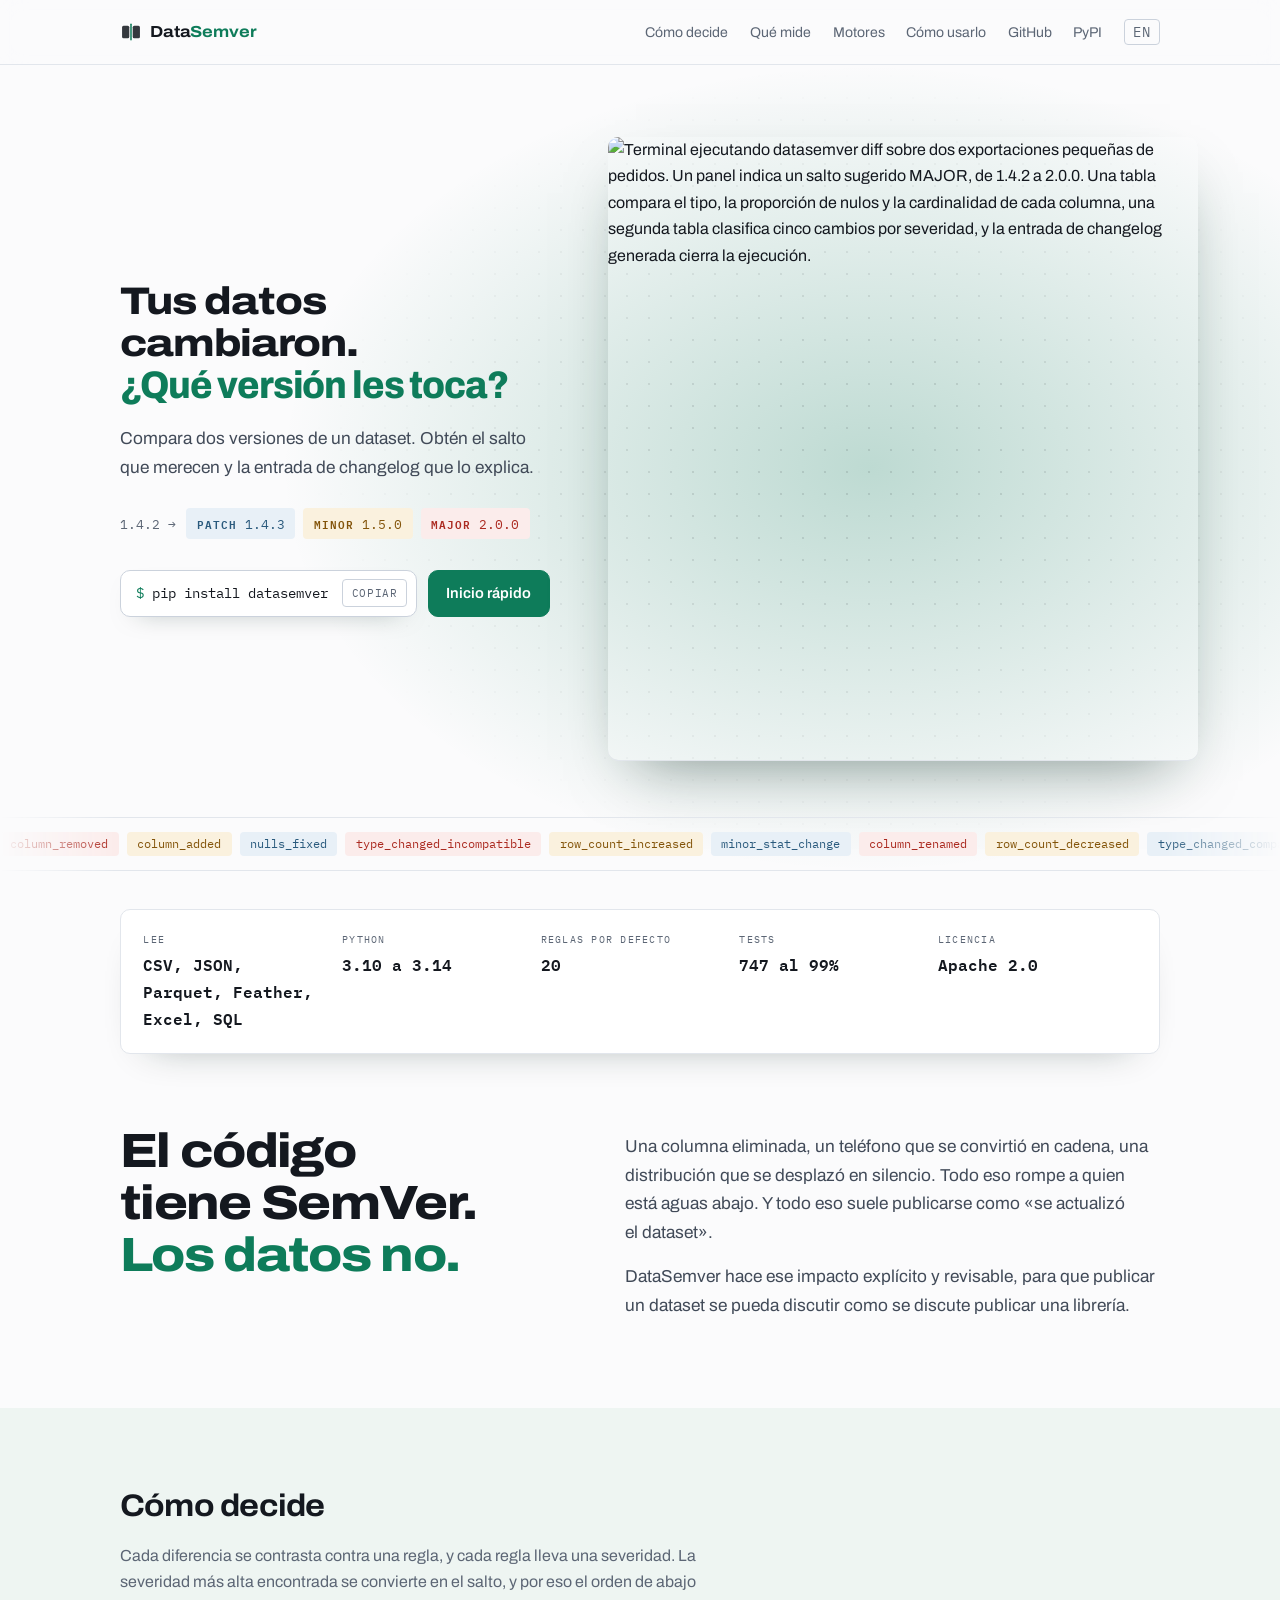
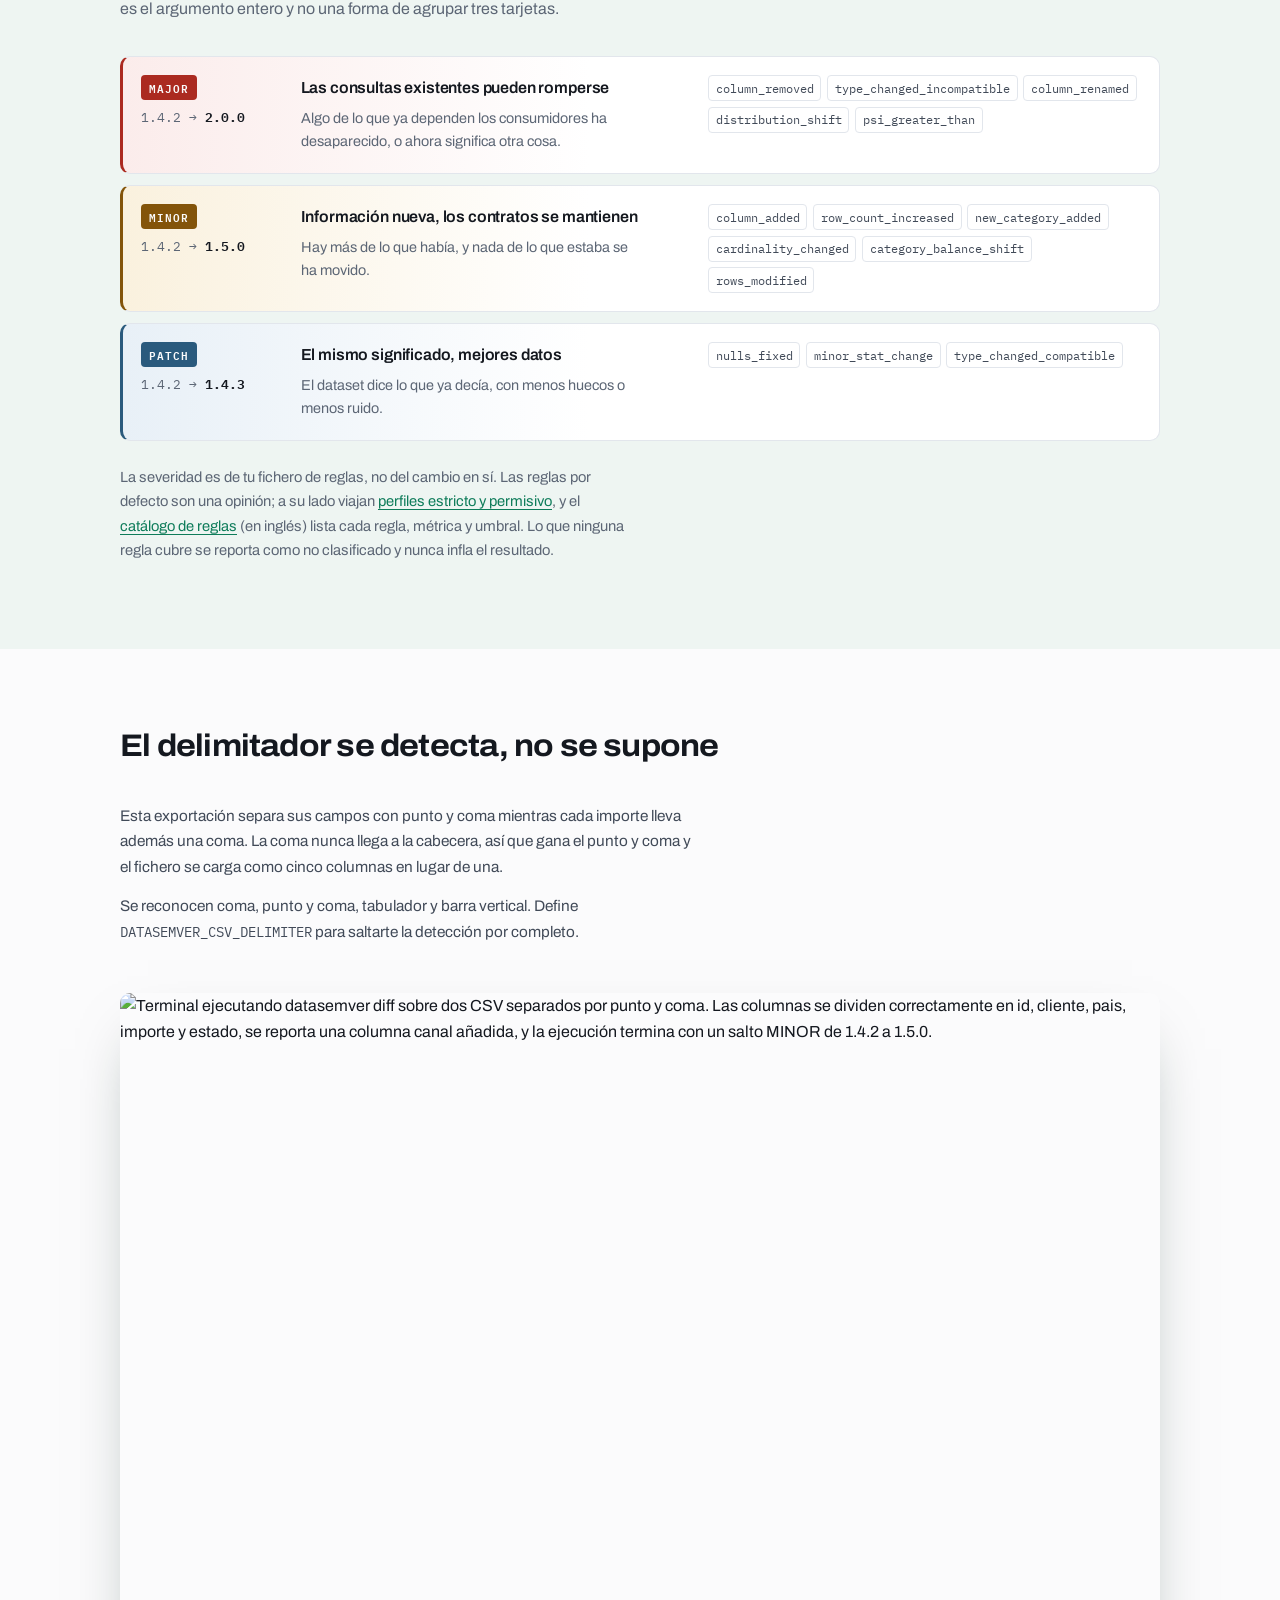
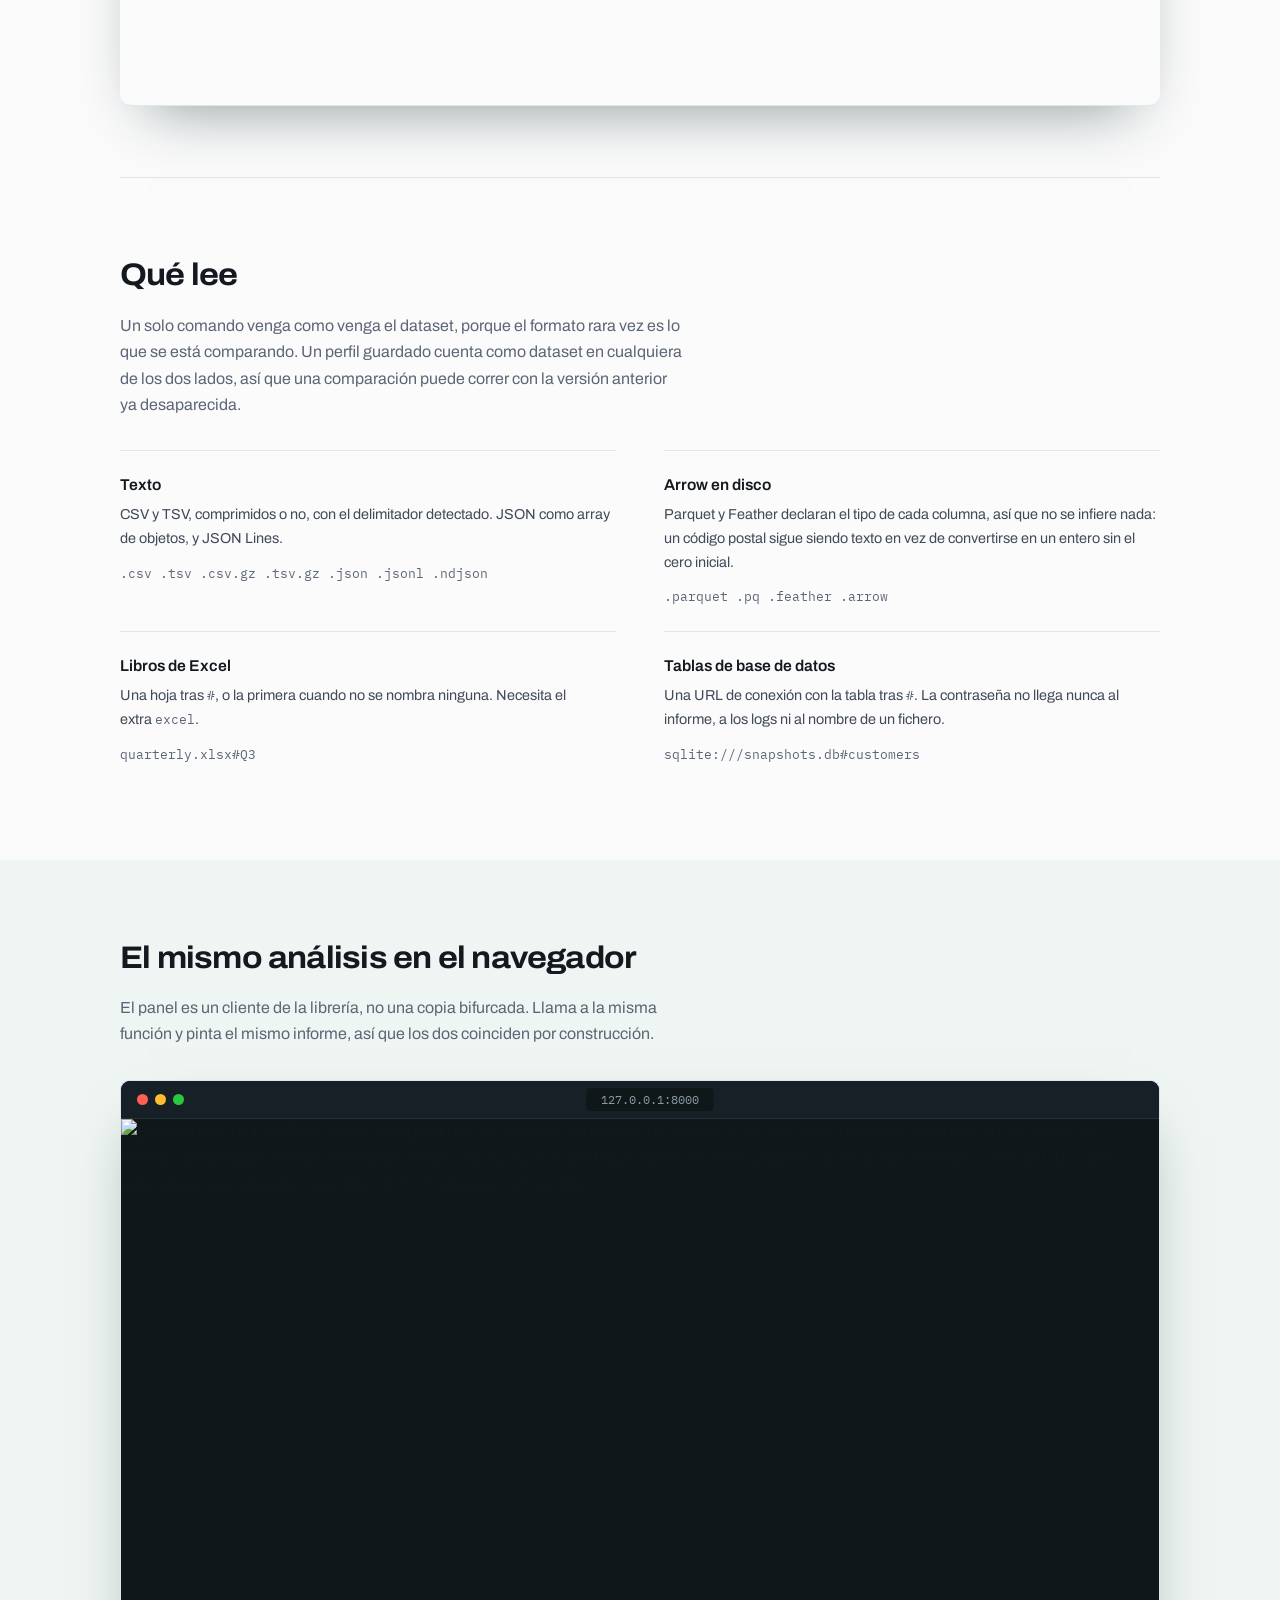
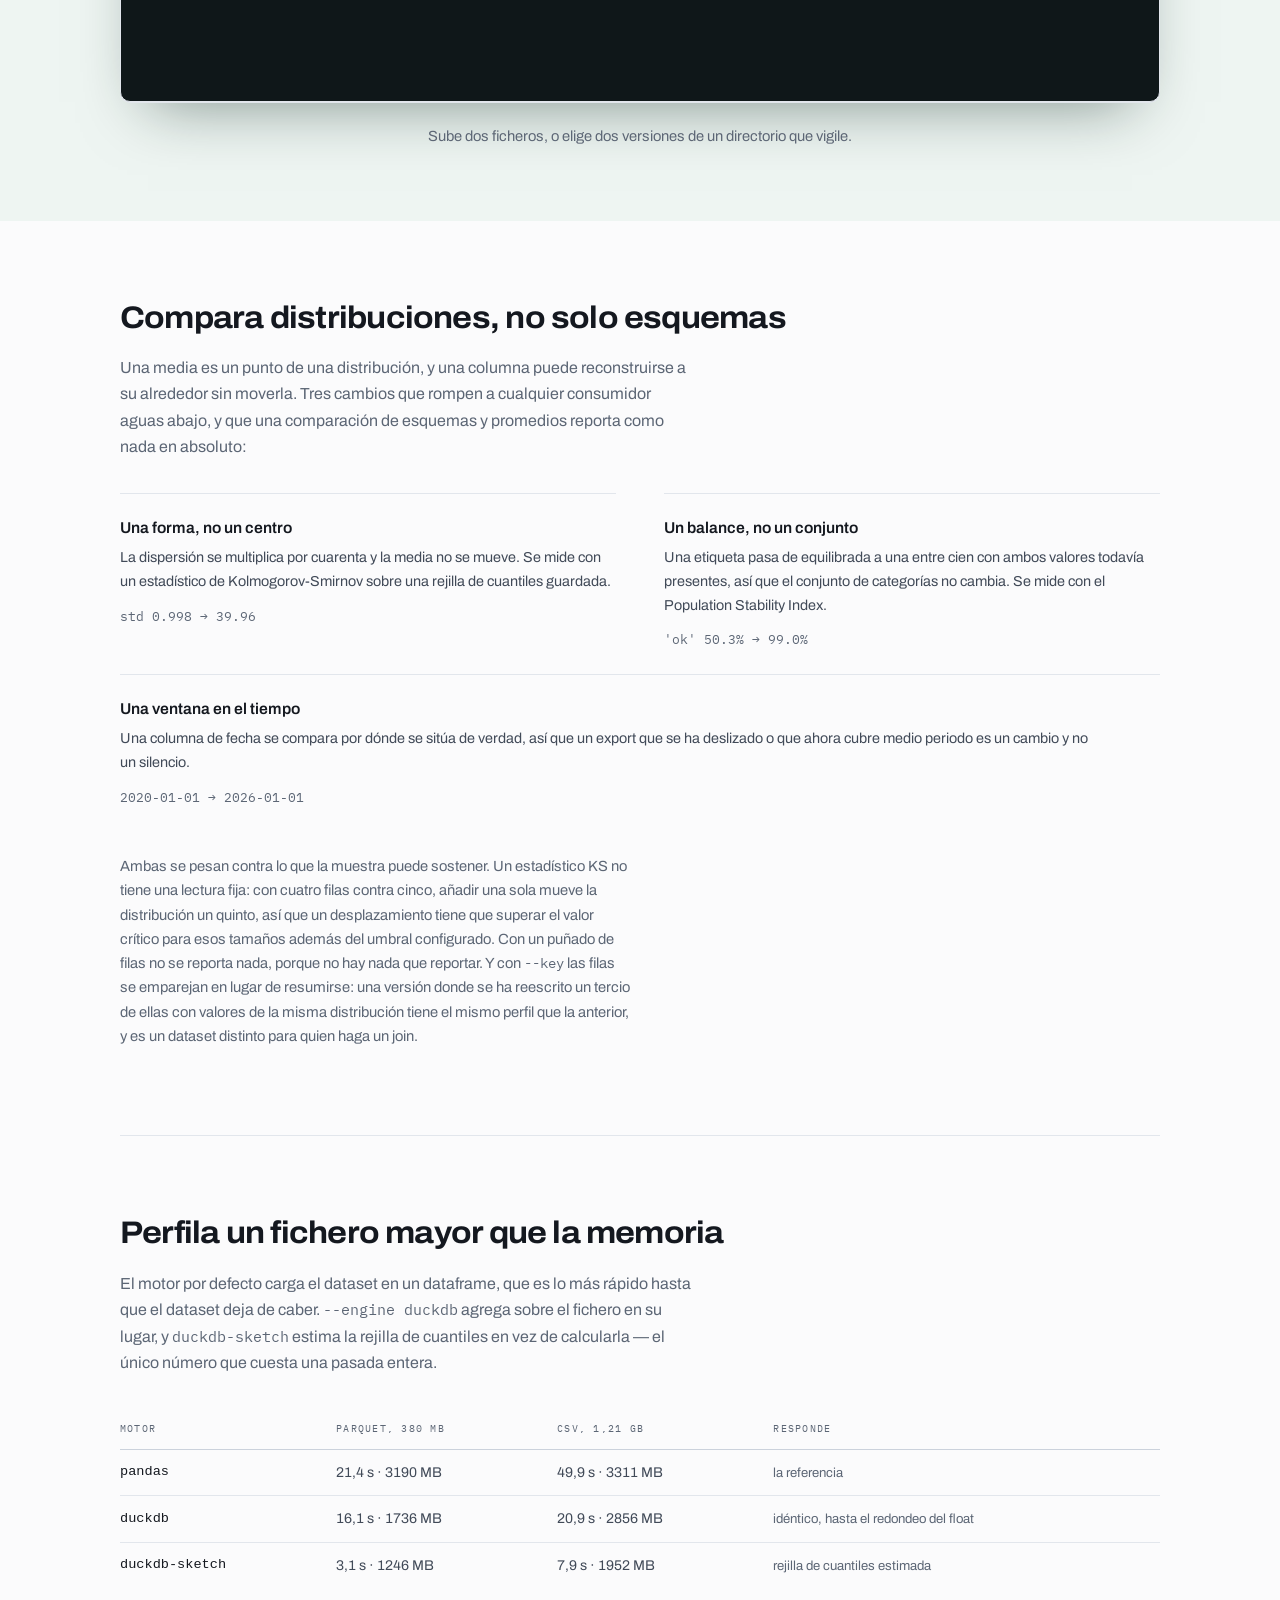
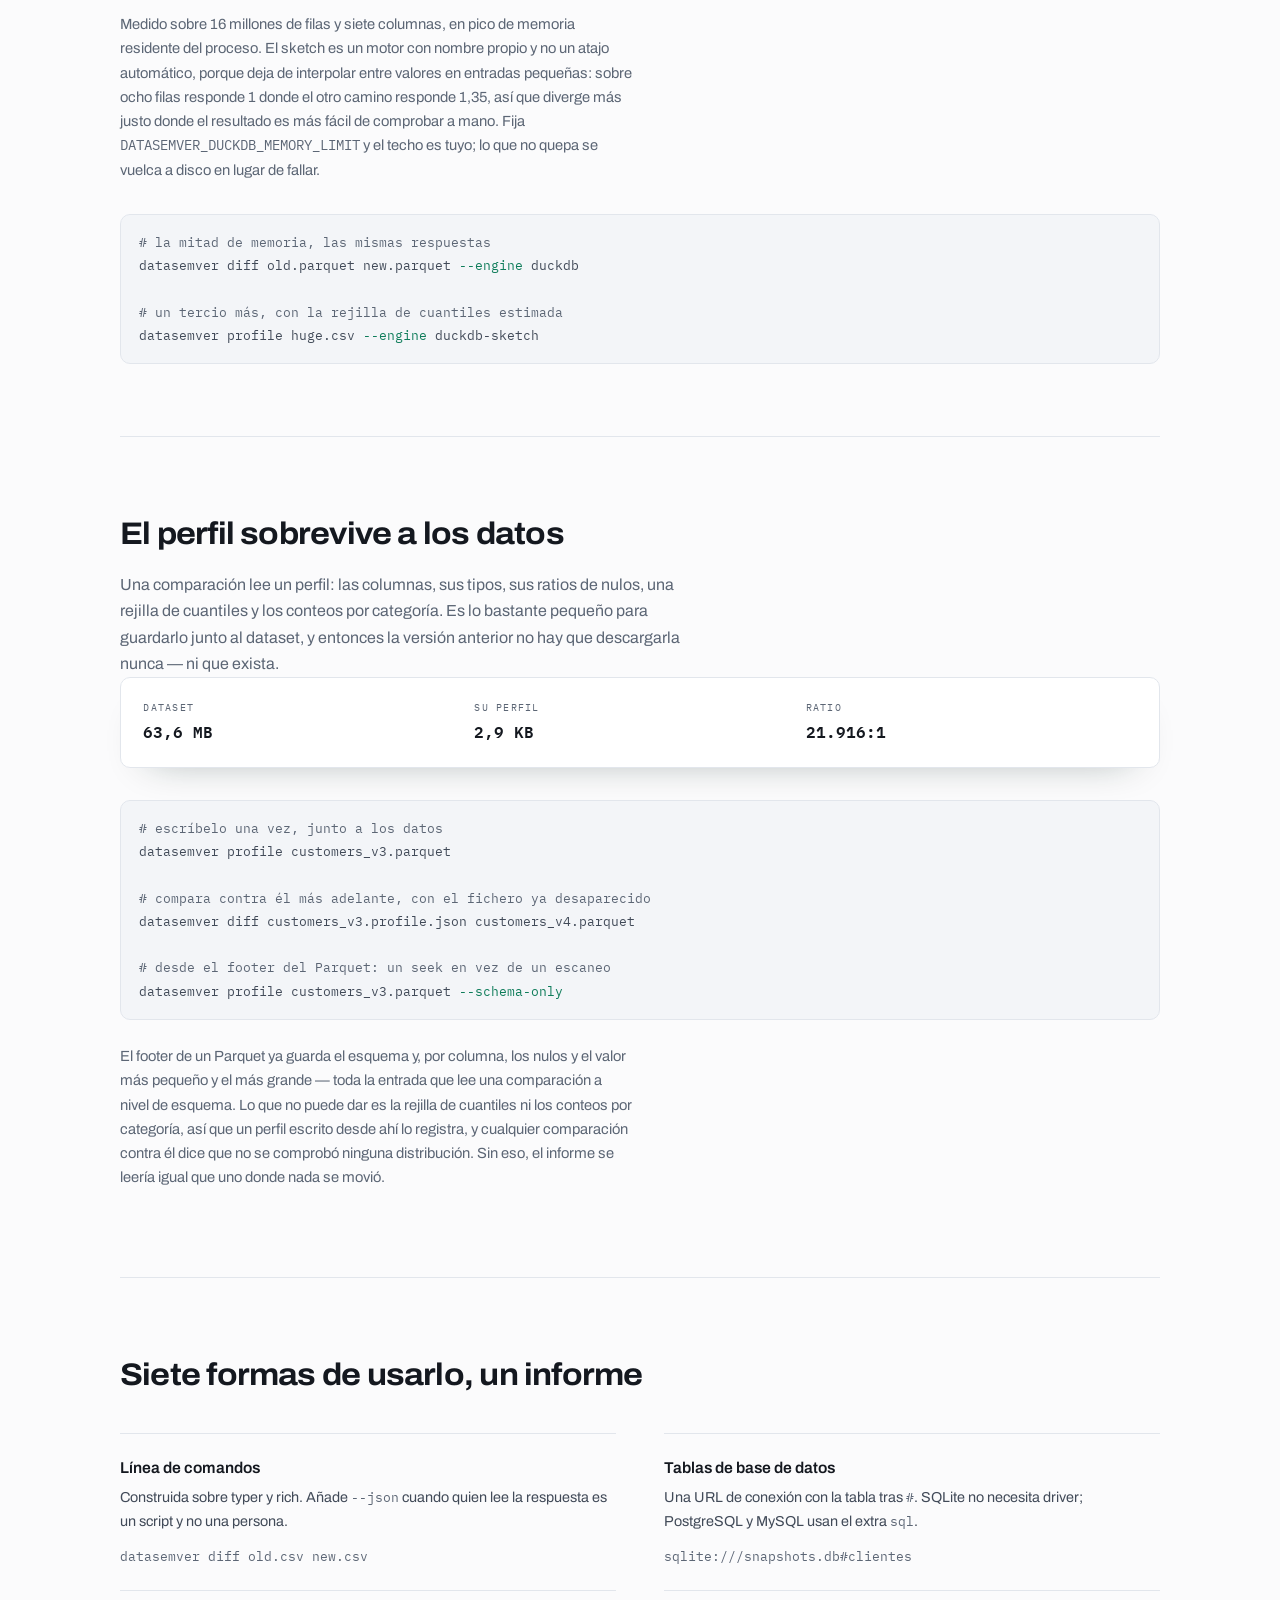
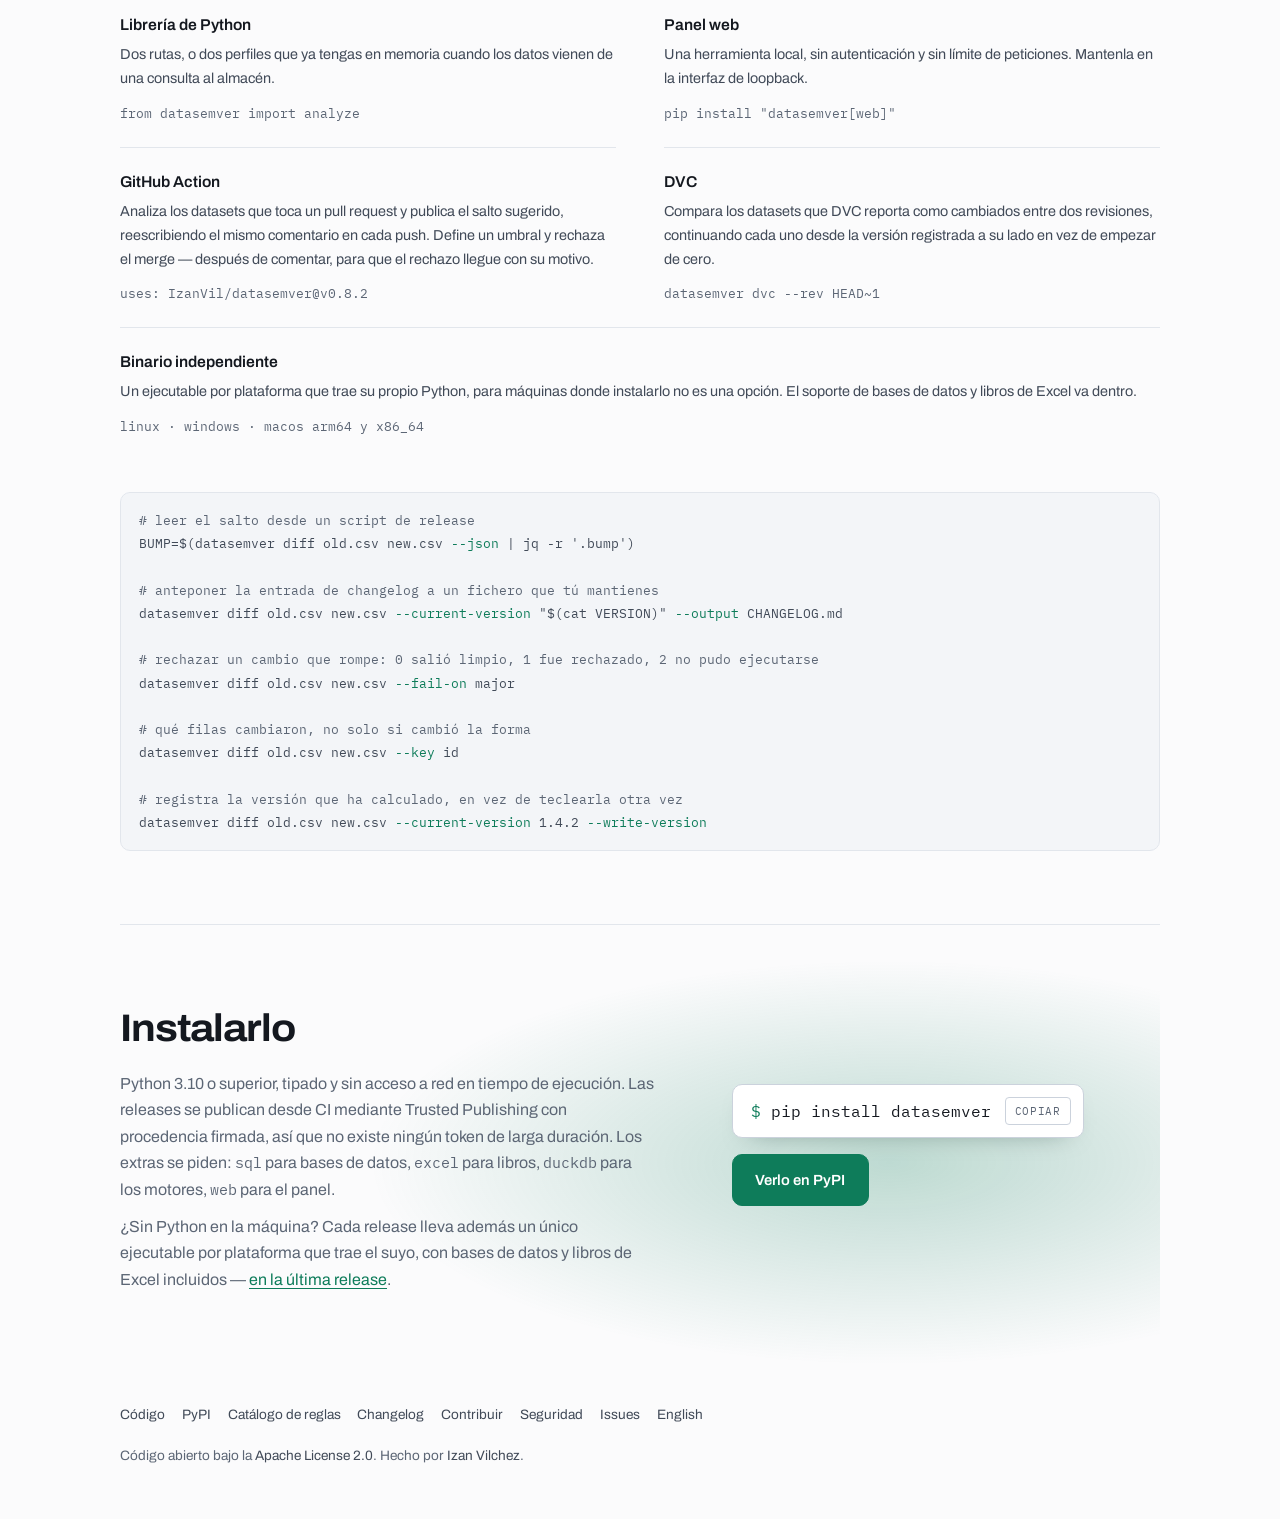
==== commit 154c101a: "give the site some colour and some motion, and show the captures at a size they can be read The page" ====
--- a/es/index.html
+++ b/es/index.html
@@ -25,10 +25,12 @@
 <link rel="preconnect" href="https://fonts.googleapis.com">
 <link rel="preconnect" href="https://fonts.gstatic.com" crossorigin>
 <link rel="stylesheet" href="https://fonts.googleapis.com/css2?family=Archivo:wdth,wght@62..125,400..800&family=IBM+Plex+Mono:wght@400;500;600&display=swap">
+<script>document.documentElement.classList.add("js");setTimeout(function(){var r=document.documentElement;if(!r.classList.contains("ready"))r.classList.remove("js")},5000)</script>
 <link rel="stylesheet" href="../site.css">
 </head>
 <body>
 
+<div class="topbar">
 <div class="page">
   <nav class="nav">
     <a class="mark" href="./">
@@ -50,33 +52,66 @@
     </ul>
   </nav>
 </div>
-
+</div>
+
+<div class="hero-wrap">
 <div class="page">
   <header class="hero">
     <div>
       <h1>Tus datos cambiaron.<br><i>¿Qué versión les toca?</i></h1>
       <p>Compara dos versiones de un dataset. Obtén el salto que merecen y la entrada de changelog que lo explica.</p>
+      <ul class="bumps" aria-label="Los tres saltos que puede dar una comparación, desde 1.4.2">
+        <li class="from" style="--i:0">1.4.2</li>
+        <li class="bump patch" style="--i:1"><b>patch</b> 1.4.3</li>
+        <li class="bump minor" style="--i:2"><b>minor</b> 1.5.0</li>
+        <li class="bump major" style="--i:3"><b>major</b> 2.0.0</li>
+      </ul>
       <div class="start">
         <div class="snippet">
           <span><i>$</i> pip install datasemver</span>
-          <button type="button" data-copy="pip install datasemver" aria-live="polite">Copiar</button>
+          <button type="button" data-copy="pip install datasemver" data-done="Copiado" data-fail="Pulsa Ctrl+C" aria-live="polite">Copiar</button>
         </div>
-        <a class="link-out" href="https://github.com/IzanVil/datasemver/blob/main/README.es.md#inicio-rápido">Inicio rápido</a>
+        <a class="go" href="https://github.com/IzanVil/datasemver/blob/main/README.es.md#inicio-rápido">Inicio rápido</a>
       </div>
     </div>
     <div class="shot-hero">
-      <img src="https://raw.githubusercontent.com/IzanVil/datasemver/main/docs/assets/cli-diff.png" width="1287" height="1222" fetchpriority="high"
-           alt="Terminal ejecutando datasemver diff sobre dos ficheros CSV. Un panel indica un salto sugerido MAJOR, de 0.0.0 a 1.0.0. Una tabla compara el tipo, la proporción de nulos y la cardinalidad de cada columna, una segunda tabla clasifica siete cambios por severidad, y la entrada de changelog generada cierra la ejecución.">
+      <img src="https://raw.githubusercontent.com/IzanVil/datasemver/main/docs/assets/cli-hero.png" width="2086" height="2199" fetchpriority="high"
+           alt="Terminal ejecutando datasemver diff sobre dos exportaciones pequeñas de pedidos. Un panel indica un salto sugerido MAJOR, de 1.4.2 a 2.0.0. Una tabla compara el tipo, la proporción de nulos y la cardinalidad de cada columna, una segunda tabla clasifica cinco cambios por severidad, y la entrada de changelog generada cierra la ejecución.">
     </div>
   </header>
+</div>
+<div class="ticker" aria-hidden="true">
+  <ul class="ticker-track">
+    <li class="major">column_removed</li>
+    <li class="minor">column_added</li>
+    <li class="patch">nulls_fixed</li>
+    <li class="major">type_changed_incompatible</li>
+    <li class="minor">row_count_increased</li>
+    <li class="patch">minor_stat_change</li>
+    <li class="major">column_renamed</li>
+    <li class="minor">row_count_decreased</li>
+    <li class="patch">type_changed_compatible</li>
+    <li class="major">distribution_shift</li>
+    <li class="minor">new_category_added</li>
+    <li class="major">psi_greater_than</li>
+    <li class="minor">category_removed</li>
+    <li class="major">row_count_decrease_greater_than</li>
+    <li class="minor">cardinality_changed</li>
+    <li class="major">null_ratio_increase_greater_than</li>
+    <li class="minor">nulls_introduced</li>
+    <li class="minor">rows_modified</li>
+    <li class="minor">rows_replaced</li>
+    <li class="minor">category_balance_shift</li>
+  </ul>
+</div>
 </div>
 
 <div class="page">
   <dl class="facts">
     <div><dt>Lee</dt><dd>CSV, JSON, Parquet, Feather, Excel, SQL</dd></div>
     <div><dt>Python</dt><dd>3.10 a 3.14</dd></div>
-    <div><dt>Reglas por defecto</dt><dd>20</dd></div>
-    <div><dt>Tests</dt><dd>699 al 99%</dd></div>
+    <div><dt>Reglas por defecto</dt><dd><span data-count="20">20</span></dd></div>
+    <div><dt>Tests</dt><dd><span data-count="747">747</span> al 99%</dd></div>
     <div><dt>Licencia</dt><dd>Apache 2.0</dd></div>
   </dl>
 </div>
@@ -84,7 +119,7 @@
 <div class="page">
 
   <section class="reason">
-    <h2>El código tiene SemVer. Los datos no.</h2>
+    <h2>El código tiene SemVer. <span>Los datos no.</span></h2>
     <p>
       Una columna eliminada, un teléfono que se convirtió en cadena, una distribución que se
       desplazó en silencio. Todo eso rompe a quien está aguas abajo. Y todo eso suele
@@ -96,7 +131,7 @@
     </p>
   </section>
 
-  <section id="decide">
+  <section id="decide" class="band">
     <h2>Cómo decide</h2>
     <p class="say">
       Cada diferencia se contrasta contra una regla, y cada regla lleva una severidad. La
@@ -105,8 +140,8 @@
     </p>
 
     <div class="ladder">
-      <div class="rung">
-        <span class="tag major">major</span>
+      <div class="rung major">
+        <div class="rung-head"><span class="tag">major</span><span class="next">1.4.2 &rarr; <b>2.0.0</b></span></div>
         <div>
           <h3>Las consultas existentes pueden romperse</h3>
           <p>Algo de lo que ya dependen los consumidores ha desaparecido, o ahora significa otra cosa.</p>
@@ -117,8 +152,8 @@
           <li>psi_greater_than</li>
         </ul>
       </div>
-      <div class="rung">
-        <span class="tag minor">minor</span>
+      <div class="rung minor">
+        <div class="rung-head"><span class="tag">minor</span><span class="next">1.4.2 &rarr; <b>1.5.0</b></span></div>
         <div>
           <h3>Información nueva, los contratos se mantienen</h3>
           <p>Hay más de lo que había, y nada de lo que estaba se ha movido.</p>
@@ -129,8 +164,8 @@
           <li>category_balance_shift</li><li>rows_modified</li>
         </ul>
       </div>
-      <div class="rung">
-        <span class="tag patch">patch</span>
+      <div class="rung patch">
+        <div class="rung-head"><span class="tag">patch</span><span class="next">1.4.2 &rarr; <b>1.4.3</b></span></div>
         <div>
           <h3>El mismo significado, mejores datos</h3>
           <p>El dataset dice lo que ya decía, con menos huecos o menos ruido.</p>
@@ -153,7 +188,7 @@
 
   <section>
     <h2>El delimitador se detecta, no se supone</h2>
-    <div class="pair">
+    <div class="pair stack">
       <div>
         <p>
           Esta exportación separa sus campos con punto y coma mientras cada importe lleva
@@ -202,15 +237,18 @@
     </div>
   </section>
 
-  <section>
+  <section class="band">
     <h2>El mismo análisis en el navegador</h2>
     <p class="say">
       El panel es un cliente de la librería, no una copia bifurcada. Llama a la misma función y
       pinta el mismo informe, así que los dos coinciden por construcción.
     </p>
     <div class="full">
-      <img src="https://raw.githubusercontent.com/IzanVil/datasemver/main/docs/assets/dashboard-report.png" width="1049" height="925" loading="lazy"
-           alt="El panel web de DataSemver tras comparar dos versiones de un dataset de clientes. Una insignia MAJOR aparece junto a 1.4.2 a 2.0.0, unos indicadores muestran de 40 a 48 filas, de 8 a 8 columnas y 6 cambios, y una tabla lista cada cambio con su severidad, su regla y su descripción.">
+      <div class="window">
+        <div class="window-bar" aria-hidden="true"><i></i><i></i><i></i><span>127.0.0.1:8000</span></div>
+        <img src="https://raw.githubusercontent.com/IzanVil/datasemver/main/docs/assets/dashboard-verdict.png" width="2240" height="1256" loading="lazy"
+             alt="El panel web de DataSemver tras comparar dos versiones de un dataset de clientes. Dos selectores de fichero nombran old.csv y new.csv. Debajo, una insignia roja MAJOR aparece junto a 1.4.2 a 2.0.0, una barra reparte los siete cambios en dos major, dos minor y tres patch, y unos indicadores muestran de 8 a 10 filas, de 7 a 7 columnas y 7 cambios.">
+      </div>
       <p>Sube dos ficheros, o elige dos versiones de un directorio que vigile.</p>
     </div>
   </section>
@@ -399,7 +437,7 @@
 datasemver diff old.csv new.csv <i>--current-version</i> 1.4.2 <i>--write-version</i></pre>
   </section>
 
-  <section>
+  <section class="cta">
     <h2>Instalarlo</h2>
     <p class="say">
       Python 3.10 o superior, tipado y sin acceso a red en tiempo de ejecución. Las releases se
@@ -416,7 +454,7 @@
     <div class="closer">
       <div class="snippet">
         <span><i>$</i> pip install datasemver</span>
-        <button type="button" data-copy="pip install datasemver" aria-live="polite">Copiar</button>
+        <button type="button" data-copy="pip install datasemver" data-done="Copiado" data-fail="Pulsa Ctrl+C" aria-live="polite">Copiar</button>
       </div>
       <a class="go" href="https://pypi.org/project/datasemver/">Verlo en PyPI</a>
     </div>
@@ -440,20 +478,7 @@
   </footer>
 </div>
 
-<script>
-  for (const button of document.querySelectorAll("[data-copy]")) {
-    button.addEventListener("click", async () => {
-      const label = button.textContent;
-      try {
-        await navigator.clipboard.writeText(button.dataset.copy);
-        button.textContent = "Copiado";
-      } catch {
-        button.textContent = "Pulsa Ctrl+C";
-      }
-      setTimeout(() => { button.textContent = label; }, 1600);
-    });
-  }
-</script>
+<script src="../site.js" defer></script>
 
 </body>
 </html>
--- a/site.css
+++ b/site.css
@@ -2,8 +2,10 @@
    Both modes from one token set: the captures are dark screens, but a page that only
    exists in the dark is a page half the readers meet on the wrong footing.
    Radius scale, locked: containers and buttons 10px, chips 4px, nothing else.
-   Accent, locked: one teal across both modes, used for links and the primary action only.
-   Severity red / amber / blue are semantic, never decorative, and match what the CLI prints. */
+   One teal across both modes. It carries the links and the primary action, and also the one
+   wash of light behind the hero and the bands that set sections apart: a page that spends its
+   colour only on a link reads as a document, which is not what a tool you run should feel like.
+   Severity red / amber / blue are semantic, never decorative: they appear where a bump does. */
 
 :root {
   color-scheme: light dark;
@@ -18,6 +20,10 @@
   --muted: #5c6675;
   --accent: #0e7c5a;
   --accent-ink: #ffffff;
+  --glow: rgba(14, 124, 90, 0.26);
+  --dot: rgba(20, 24, 31, 0.11);
+  --band: #eef5f2;
+  --shot-shadow: 0 1px 0 var(--line), 0 28px 60px -28px rgba(10, 38, 30, 0.5);
 
   --major: #ab2a20;  --major-tint: #fbeceb;
   --minor: #83540a;  --minor-tint: #faf1de;
@@ -30,6 +36,13 @@
   --page: 70rem;
   --r: 10px;
   --r-chip: 4px;
+  --ease: cubic-bezier(0.2, 0.7, 0.2, 1);
+  --soft: cubic-bezier(0.25, 0.1, 0.35, 1);
+  /* A damped spring, sampled: it overshoots by about an eighth and settles inside a second, so
+     things arrive with some weight rather than stopping dead. */
+  --spring: linear(0, 0.056, 0.192, 0.368, 0.553, 0.724, 0.869, 0.98, 1.057, 1.104, 1.124, 1.125,
+    1.112, 1.092, 1.069, 1.046, 1.026, 1.009, 0.997, 0.99, 0.985, 0.984, 0.985, 0.987, 0.99,
+    0.993, 0.995, 0.998, 1);
 }
 
 @media (prefers-color-scheme: dark) {
@@ -44,6 +57,10 @@
     --muted: #8892a4;
     --accent: #4ecda4;
     --accent-ink: #062018;
+    --glow: rgba(78, 205, 164, 0.22);
+    --dot: rgba(232, 236, 242, 0.1);
+    --band: #0e1a1b;
+    --shot-shadow: 0 1px 0 var(--line), 0 30px 80px -30px rgba(78, 205, 164, 0.28);
 
     --major: #ff7a6b;  --major-tint: #2c1714;
     --minor: #e3b25c;  --minor-tint: #2a2214;
@@ -52,6 +69,8 @@
 }
 
 * { box-sizing: border-box; }
+
+html { scroll-behavior: smooth; }
 
 body {
   margin: 0;
@@ -61,6 +80,9 @@
   font-size: 16px;
   line-height: 1.65;
   -webkit-font-smoothing: antialiased;
+  /* The washes of light and the bands run past the window on purpose; none of that should be
+     something a reader can scroll sideways to find. `clip`, not `hidden`, so the bar still sticks. */
+  overflow-x: clip;
 }
 
 .page { max-width: var(--page); margin: 0 auto; padding: 0 clamp(1.1rem, 4vw, 2.5rem); }
@@ -69,11 +91,19 @@
 :focus-visible { outline: 2px solid var(--accent); outline-offset: 3px; border-radius: var(--r-chip); }
 code { font-family: var(--mono); font-size: 0.92em; }
 h1, h2, h3 { text-wrap: balance; }
-
-/* ---------- navigation: one line, 64px ---------- */
+p { text-wrap: pretty; }
+section[id] { scroll-margin-top: 4.5rem; }
+
+/* ---------- navigation: one line, 64px, and it stays ---------- */
+.topbar {
+  position: sticky; top: 0; z-index: 20;
+  background: color-mix(in srgb, var(--ground) 82%, transparent);
+  -webkit-backdrop-filter: blur(12px); backdrop-filter: blur(12px);
+  border-bottom: 1px solid var(--line);
+}
 .nav {
   display: flex; align-items: center; gap: 1.5rem;
-  height: 64px; border-bottom: 1px solid var(--line);
+  height: 64px;
 }
 .mark {
   font-weight: 700; font-size: 1rem; letter-spacing: -0.01em;
@@ -100,30 +130,76 @@
 .nav .swap:hover { border-color: var(--accent); color: var(--accent); }
 @media (max-width: 720px) { .nav .hide-sm { display: none; } }
 
-/* ---------- hero: asymmetric split, real capture on the right ---------- */
+/* ---------- hero: a split, with the real capture on the right and light behind it ---------- */
 .hero {
-  display: grid; grid-template-columns: minmax(0, 1.25fr) minmax(0, 1fr);
-  gap: clamp(1.8rem, 5vw, 4rem); align-items: center;
-  padding: clamp(2.5rem, 6vw, 5rem) 0 clamp(2.2rem, 5vw, 3.5rem);
-}
+  display: grid; grid-template-columns: minmax(0, 1fr) minmax(0, 1.28fr);
+  gap: clamp(1.8rem, 4.5vw, 3.5rem); align-items: center;
+  padding: clamp(2.5rem, 6vw, 4.5rem) 0 clamp(2.4rem, 5vw, 3.6rem);
+}
+.hero-wrap + .page { padding-top: clamp(1.6rem, 3vw, 2.4rem); }
 @media (max-width: 900px) { .hero { grid-template-columns: 1fr; } }
+
+/* One wash of the accent behind the capture, and a field of dots that fades before it reaches
+   the text: the page opens on colour and on texture, and nothing the eye has to read sits on
+   either. They live on a wrapper as wide as the window, which clips them, so a wash that runs to
+   the edge of the screen never becomes something to scroll sideways to find. */
+.hero-wrap { position: relative; isolation: isolate; overflow: hidden; }
+.hero-wrap::before, .hero-wrap::after {
+  content: ""; position: absolute; inset: 0; z-index: -1; pointer-events: none;
+}
+.hero-wrap::before {
+  background: radial-gradient(ellipse 46% 50% at 68% 50%, var(--glow), transparent 100%);
+}
+.hero-wrap::after {
+  background-image: radial-gradient(var(--dot) 1px, transparent 1.4px);
+  background-size: 22px 22px;
+  -webkit-mask-image: radial-gradient(ellipse 42% 50% at 66% 50%, #000 30%, transparent 100%);
+  mask-image: radial-gradient(ellipse 42% 50% at 66% 50%, #000 30%, transparent 100%);
+}
+@media (max-width: 900px) {
+  .hero-wrap::before { background: radial-gradient(ellipse 90% 30% at 50% 64%, var(--glow), transparent 100%); }
+  .hero-wrap::after { display: none; }
+}
 
 h1 {
   margin: 0;
-  font-size: clamp(1.85rem, 3.4vw, 2.5rem);
+  font-size: clamp(1.85rem, 3.3vw, 2.4rem);
   line-height: 1.1; letter-spacing: -0.03em; font-weight: 800;
   font-variation-settings: "wdth" 116;
 }
-h1 i { font-style: normal; color: var(--muted); font-variation-settings: "wdth" 94; }
+h1 i { font-style: normal; color: var(--accent); font-variation-settings: "wdth" 94; }
 .hero p {
   margin: 1.2rem 0 0; max-width: 42ch; font-size: 1.08rem; color: var(--ink-soft);
 }
+
+/* The three answers a comparison can give, from the version the examples start at. They are
+   the page's whole argument in one line, and they are the same chips the ladder below uses. */
+.bumps {
+  list-style: none; margin: 1.6rem 0 0; padding: 0;
+  display: flex; flex-wrap: wrap; align-items: center; gap: 0.5rem;
+  font-family: var(--mono); font-size: 0.84rem;
+}
+.bumps .from { color: var(--muted); margin-right: 0.15rem; }
+.bumps .from::after { content: "\2192"; margin-left: 0.5rem; }
+.bump {
+  display: inline-flex; align-items: baseline; gap: 0.5rem;
+  padding: 0.28rem 0.65rem; border-radius: var(--r-chip);
+  color: var(--sev); background: var(--tint);
+  font-variant-numeric: tabular-nums;
+}
+.bump b {
+  font-size: 0.66rem; font-weight: 600; letter-spacing: 0.1em; text-transform: uppercase;
+}
+.major { --sev: var(--major); --tint: var(--major-tint); }
+.minor { --sev: var(--minor); --tint: var(--minor-tint); }
+.patch { --sev: var(--patch); --tint: var(--patch-tint); }
 
 .start { display: flex; gap: 0.65rem; flex-wrap: wrap; align-items: center; margin-top: 1.9rem; }
 .snippet {
   display: flex; align-items: center; gap: 0.85rem;
   background: var(--raise); border: 1px solid var(--line-firm); border-radius: var(--r);
   padding: 0.55rem 0.55rem 0.55rem 0.95rem; font-family: var(--mono); font-size: 0.88rem;
+  box-shadow: 0 10px 26px -18px rgba(10, 38, 30, 0.5);
 }
 .snippet i { color: var(--accent); font-style: normal; }
 .snippet button {
@@ -136,20 +212,29 @@
 .link-out {
   font-size: 0.9rem; font-weight: 600; text-decoration: none; color: var(--ink);
   border: 1px solid var(--line-firm); border-radius: var(--r); padding: 0.62rem 1rem;
-  transition: border-color 0.18s ease, color 0.18s ease;
-}
-.link-out:hover { border-color: var(--accent); color: var(--accent); }
-.shot-hero img {
+  transition: border-color 0.18s ease, color 0.18s ease, transform 0.18s var(--ease);
+}
+.link-out:hover { border-color: var(--accent); color: var(--accent); transform: translateY(-1px); }
+
+/* A capture is a screen, so it sits on the page the way a screen does: lit, and lifted. */
+.shot-hero img, .pair img, .full img {
   display: block; width: 100%; height: auto; border-radius: var(--r);
-  border: 1px solid var(--line);
+  box-shadow: var(--shot-shadow);
+}
+.shot-hero img { transition: transform 0.5s var(--ease); }
+@media (min-width: 901px) {
+  .shot-hero { margin-right: clamp(-3.5rem, -3vw, 0rem); }
+  .shot-hero:hover img { transform: translateY(-4px); }
 }
 
 /* ---------- fact strip ---------- */
 .facts {
   display: grid; grid-template-columns: repeat(auto-fit, minmax(9rem, 1fr));
-  border-top: 1px solid var(--line); border-bottom: 1px solid var(--line);
-}
-.facts div { padding: 1rem 1rem 1rem 0; }
+  margin: 0; padding: 0.35rem 1.4rem;
+  background: var(--raise); border: 1px solid var(--line); border-radius: var(--r);
+  box-shadow: 0 18px 40px -30px rgba(10, 38, 30, 0.45);
+}
+.facts div { padding: 0.95rem 1rem 0.95rem 0; }
 .facts dt {
   font-family: var(--mono); font-size: 0.65rem; letter-spacing: 0.12em;
   text-transform: uppercase; color: var(--muted);
@@ -168,31 +253,62 @@
 }
 .say { color: var(--muted); margin: 0.7rem 0 0; max-width: var(--read); }
 
-/* the reason: one column, no ornament */
-.reason p { margin: 1rem 0 0; max-width: var(--read); font-size: 1.05rem; color: var(--ink-soft); }
+/* A band sets a section apart by the ground behind it, which runs to the edge of the window
+   while its content stays in the column. */
+.band {
+  background: var(--band);
+  box-shadow: 0 0 0 100vmax var(--band);
+  clip-path: inset(0 -100vmax);
+  border-bottom: 0;
+}
+
+/* the reason: the claim on one side, the argument on the other */
+.reason {
+  display: grid; grid-template-columns: minmax(0, 1fr) minmax(0, 1.25fr);
+  column-gap: clamp(2rem, 6vw, 5rem); align-items: start;
+}
+.reason h2 {
+  grid-column: 1; grid-row: 1 / span 2;
+  font-size: clamp(1.9rem, 4.2vw, 3rem); line-height: 1.08; letter-spacing: -0.035em;
+  font-weight: 800; font-variation-settings: "wdth" 114;
+}
+.reason h2 span { color: var(--accent); }
+.reason p { grid-column: 2; margin: 0 0 1rem; max-width: var(--read); font-size: 1.08rem; color: var(--ink-soft); }
+.reason p:first-of-type { margin-top: 0.4rem; }
+@media (max-width: 820px) {
+  .reason { display: block; }
+  .reason h2 { margin-bottom: 1.2rem; }
+}
 
 /* severity ladder: ordered, because the order is the rule */
-.ladder { margin-top: 2.1rem; border-top: 1px solid var(--line); }
+.ladder { margin-top: 2.1rem; display: grid; gap: 0.7rem; }
 .rung {
-  display: grid; grid-template-columns: 6.5rem minmax(0, 1fr) minmax(0, 1.15fr);
+  display: grid; grid-template-columns: 8rem minmax(0, 1fr) minmax(0, 1.15fr);
   gap: clamp(0.9rem, 2.5vw, 2rem); align-items: start;
-  padding: 1.15rem 0; border-bottom: 1px solid var(--line);
-}
+  padding: 1.15rem 1.2rem 1.15rem 1.1rem;
+  border-radius: var(--r); border: 1px solid var(--line);
+  border-left: 3px solid var(--sev);
+  background: linear-gradient(90deg, var(--tint), var(--raise) 45%);
+  transition: transform 0.25s var(--ease), box-shadow 0.25s var(--ease);
+}
+.rung:hover { transform: translateX(3px); box-shadow: 0 14px 30px -22px var(--sev); }
 @media (max-width: 800px) { .rung { grid-template-columns: 1fr; gap: 0.55rem; } }
+.rung-head { display: flex; flex-direction: column; gap: 0.45rem; align-items: flex-start; }
 .tag {
   font-family: var(--mono); font-size: 0.68rem; font-weight: 600; letter-spacing: 0.1em;
   text-transform: uppercase; padding: 0.2rem 0.5rem; border-radius: var(--r-chip);
-  justify-self: start;
-}
-.tag.major { color: var(--major); background: var(--major-tint); }
-.tag.minor { color: var(--minor); background: var(--minor-tint); }
-.tag.patch { color: var(--patch); background: var(--patch-tint); }
+  justify-self: start; color: var(--sev); background: var(--tint);
+}
+.rung-head .tag { background: var(--sev); color: var(--ground); }
+.next { font-family: var(--mono); font-size: 0.8rem; color: var(--muted); font-variant-numeric: tabular-nums; }
+.next b { color: var(--ink); font-weight: 600; }
 .rung h3 { margin: 0; font-size: 1rem; font-weight: 600; letter-spacing: -0.01em; }
 .rung p { margin: 0.3rem 0 0; font-size: 0.9rem; color: var(--muted); }
 .rules { margin: 0; padding: 0; list-style: none; display: flex; flex-wrap: wrap; gap: 0.35rem; }
 .rules li {
-  font-family: var(--mono); font-size: 0.72rem; color: var(--muted);
-  border: 1px solid var(--line); border-radius: var(--r-chip); padding: 0.15rem 0.42rem;
+  font-family: var(--mono); font-size: 0.72rem; color: var(--ink-soft);
+  background: var(--raise); border: 1px solid var(--line); border-radius: var(--r-chip);
+  padding: 0.15rem 0.42rem;
 }
 .after-ladder { margin-top: 1.5rem; font-size: 0.92rem; color: var(--muted); max-width: var(--read); }
 
@@ -202,15 +318,33 @@
   gap: clamp(1.5rem, 4vw, 3rem); align-items: center; margin-top: 2rem;
 }
 @media (max-width: 860px) { .pair { grid-template-columns: 1fr; } }
-.pair img, .full img {
-  display: block; width: 100%; height: auto; border-radius: var(--r);
-  border: 1px solid var(--line);
-}
+/* A capture 104 columns wide is only readable at the width of the column, so it goes under the
+   words instead of beside them. */
+.pair.stack { grid-template-columns: 1fr; align-items: start; }
+.pair.stack > div { max-width: var(--read); }
 .pair p { margin: 0.9rem 0 0; color: var(--ink-soft); font-size: 0.96rem; }
-
-/* full-bleed capture */
+.pair.stack p:first-child { margin-top: 0; }
+
+/* full-bleed capture, in the window it came from */
 .full { margin-top: 2rem; }
-.full p { margin: 1rem auto 0; color: var(--muted); font-size: 0.92rem; max-width: var(--read); }
+.full p { margin: 1.4rem auto 0; color: var(--muted); font-size: 0.92rem; max-width: var(--read); text-align: center; }
+.window {
+  border-radius: var(--r); overflow: hidden; background: #0f1719;
+  box-shadow: var(--shot-shadow); border: 1px solid var(--line);
+}
+.window-bar {
+  display: flex; align-items: center; gap: 0.45rem; height: 38px; padding: 0 1rem;
+  background: #172026; border-bottom: 1px solid #243038;
+}
+.window-bar i { width: 11px; height: 11px; border-radius: 50%; background: #ff5f57; }
+.window-bar i:nth-child(2) { background: #febc2e; }
+.window-bar i:nth-child(3) { background: #28c840; }
+.window-bar span {
+  margin: 0 auto; transform: translateX(-1.1rem);
+  font-family: var(--mono); font-size: 0.72rem; color: #8a9aa5;
+  background: #0f1719; border-radius: var(--r-chip); padding: 0.12rem 0.9rem;
+}
+.window img { box-shadow: none; border-radius: 0; }
 
 /* four surfaces, ruled not carded */
 .surfaces {
@@ -224,6 +358,8 @@
 .surfaces h3 { margin: 0 0 0.35rem; font-size: 0.98rem; font-weight: 600; }
 .surfaces p { margin: 0 0 0.55rem; font-size: 0.9rem; color: var(--ink-soft); }
 .surfaces code { color: var(--muted); font-size: 0.8rem; overflow-wrap: anywhere; }
+.surfaces > div { transition: border-color 0.25s var(--ease); }
+.surfaces > div:hover { border-top-color: var(--accent); }
 
 /* measured numbers: ruled like everything else, never carded, and tabular so the
    columns line up under each other the way they do in the terminal. */
@@ -251,19 +387,144 @@
 pre b { color: var(--muted); font-weight: 400; }
 pre i { color: var(--accent); font-style: normal; }
 
-/* closing action */
+/* closing action: the one place the page asks for something, so it is lit like the hero, and
+   the thing to type sits beside the reasons rather than under them. */
+.cta {
+  position: relative; isolation: isolate;
+  display: grid; grid-template-columns: minmax(0, 1.25fr) minmax(0, 1fr);
+  column-gap: clamp(2rem, 6vw, 5rem); align-items: center;
+}
+.cta > * { grid-column: 1; }
+.cta .closer { grid-column: 2; grid-row: 1 / span 3; margin-top: 0; flex-direction: column; align-items: flex-start; gap: 1rem; }
+.cta .snippet { font-size: 1rem; padding: 0.75rem 0.75rem 0.75rem 1.15rem; }
+.cta .go { padding: 0.8rem 1.4rem; }
+@media (max-width: 820px) {
+  .cta { display: block; }
+  .cta .closer { margin-top: 1.8rem; flex-direction: row; align-items: center; }
+}
+.cta::before {
+  content: ""; position: absolute; inset: 0; z-index: -1; pointer-events: none;
+  background: radial-gradient(ellipse 50% 46% at 74% 54%, var(--glow), transparent 100%);
+}
+.cta h2 { font-size: clamp(1.7rem, 3.6vw, 2.4rem); letter-spacing: -0.03em; }
 .closer { display: flex; gap: 0.65rem; flex-wrap: wrap; align-items: center; margin-top: 1.8rem; }
 .go {
+  position: relative; overflow: hidden; display: inline-block;
   font-size: 0.92rem; font-weight: 600; text-decoration: none;
   background: var(--accent); color: var(--accent-ink); border: 1px solid var(--accent);
   border-radius: var(--r); padding: 0.65rem 1.1rem;
-  transition: filter 0.18s ease;
-}
-.go:hover { filter: brightness(1.07); }
-.go:active { transform: translateY(1px); }
+  transition: filter 0.18s ease, transform 0.18s var(--ease), box-shadow 0.2s var(--ease);
+}
+.go:hover { filter: brightness(1.07); transform: translateY(-1px); box-shadow: 0 12px 26px -12px var(--accent); }
+.go:active { transform: translateY(1px); box-shadow: none; }
 
 footer { padding: 2.4rem 0 3.2rem; color: var(--muted); font-size: 0.85rem; }
 footer ul { list-style: none; margin: 0 0 1.2rem; padding: 0; display: flex; flex-wrap: wrap; gap: 1.05rem; }
 footer a { color: var(--ink-soft); text-decoration: none; }
 footer a:hover { color: var(--accent); }
 footer p { margin: 0; max-width: var(--read); }
+
+/* ---------- motion ----------
+   Everything below moves `transform`, `translate`, `scale` and `opacity` and nothing that costs
+   a layout, so it stays smooth on a laptop's integrated graphics. */
+
+@keyframes rise {
+  from { opacity: 0; transform: translateY(14px); }
+  to { opacity: 1; transform: none; }
+}
+@keyframes fade { from { opacity: 0; } }
+@keyframes settle { from { translate: 0 28px; scale: 0.985; } }
+
+/* The hero arrives, once, on the spring. */
+.hero h1, .hero p, .bumps li, .start, .shot-hero {
+  animation: rise 0.95s var(--spring) both;
+}
+.hero p { animation-delay: 90ms; }
+.bumps li { animation-delay: calc(180ms + var(--i, 0) * 100ms); }
+.start { animation-delay: 520ms; }
+.shot-hero { animation-delay: 220ms; }
+
+/* Then it keeps a little life. The capture hangs in the light and breathes; the three chips take
+   turns being the answer; the button catches the light every few seconds. None of it asks for
+   attention, and all of it stops for a reader who has asked for less. */
+@keyframes hang { 0%, 100% { translate: 0 0; } 50% { translate: 0 -7px; } }
+.shot-hero img { animation: hang 7s ease-in-out 1.4s infinite; }
+
+@keyframes turn {
+  0%, 40%, 100% { translate: 0 0; box-shadow: 0 0 0 0 transparent; }
+  8%, 28% { translate: 0 -3px; box-shadow: 0 10px 22px -10px var(--sev); }
+}
+.bumps .bump {
+  animation: rise 0.95s var(--spring) both, turn 6.6s ease-in-out infinite;
+  animation-delay: calc(180ms + var(--i, 0) * 100ms), calc(1.6s + (var(--i, 1) - 1) * 2.2s);
+}
+
+@keyframes sheen {
+  0% { transform: translateX(-140%) skewX(-14deg); }
+  55%, 100% { transform: translateX(380%) skewX(-14deg); }
+}
+.go::after {
+  content: ""; position: absolute; top: -20%; bottom: -20%; left: 0; width: 38%;
+  background: linear-gradient(100deg, transparent, rgba(255, 255, 255, 0.42), transparent);
+  transform: translateX(-140%) skewX(-14deg);
+  animation: sheen 4.2s ease-in-out 1.6s infinite;
+  pointer-events: none;
+}
+
+/* Data cells drifting up through the light: the dot field behind the hero, loosened. */
+.motes { position: absolute; inset: 0; z-index: -1; pointer-events: none; }
+.motes i {
+  position: absolute; left: var(--x); top: var(--y); width: var(--s); height: var(--s);
+  border-radius: 1px; background: var(--accent); opacity: 0;
+  animation: mote var(--t) ease-in-out var(--d) infinite;
+}
+.motes i:nth-child(3n) { background: var(--ink); }
+@keyframes mote {
+  0% { opacity: 0; translate: 0 16px; }
+  22%, 68% { opacity: var(--a, 0.5); }
+  100% { opacity: 0; translate: 0 -84px; }
+}
+
+/* The rules the tool applies, passing by: the whole catalogue, in the colour of what each one
+   means, on a strip between the headline and the facts. Hover to hold it still. */
+.ticker {
+  position: relative; border-block: 1px solid var(--line); padding: 0.85rem 0; overflow: hidden;
+  -webkit-mask-image: linear-gradient(90deg, transparent, #000 9%, #000 91%, transparent);
+  mask-image: linear-gradient(90deg, transparent, #000 9%, #000 91%, transparent);
+}
+.ticker-track {
+  display: flex; flex-wrap: wrap; justify-content: center; gap: 0.5rem;
+  list-style: none; margin: 0; padding: 0 1rem;
+}
+.ticker li {
+  font-family: var(--mono); font-size: 0.76rem; line-height: 1;
+  padding: 0.38rem 0.65rem; border-radius: var(--r-chip);
+  color: var(--sev); background: var(--tint); white-space: nowrap;
+}
+.ticker-track.is-moving {
+  flex-wrap: nowrap; justify-content: flex-start; gap: 0; width: max-content; padding: 0;
+  animation: ticker 80s linear infinite;
+}
+.ticker-track.is-moving li { margin-right: 0.5rem; }
+.ticker:hover .ticker-track { animation-play-state: paused; }
+@keyframes ticker { to { transform: translateX(-50%); } }
+
+/* Below the hero, things settle into place as they come into view. Hidden only once the script
+   has marked them, and only when the page is told it can run (`js`, set in the head and taken
+   away again if the script never arrives), so a page that fails to load it is still a page. */
+html.js .reveal { opacity: 0; }
+html.js .reveal.in {
+  opacity: 1;
+  animation:
+    fade 0.55s var(--soft) calc(var(--i, 0) * 85ms) both,
+    settle 1s var(--spring) calc(var(--i, 0) * 85ms) both;
+}
+
+@media (prefers-reduced-motion: reduce) {
+  html { scroll-behavior: auto; }
+  .hero h1, .hero p, .start, .shot-hero, .shot-hero img, .bump, .bumps li,
+  .go::after, .motes i, .ticker-track { animation: none !important; }
+  html.js .reveal { opacity: 1; }
+  .ticker-track li[data-clone] { display: none; }
+  * { transition: none !important; }
+}
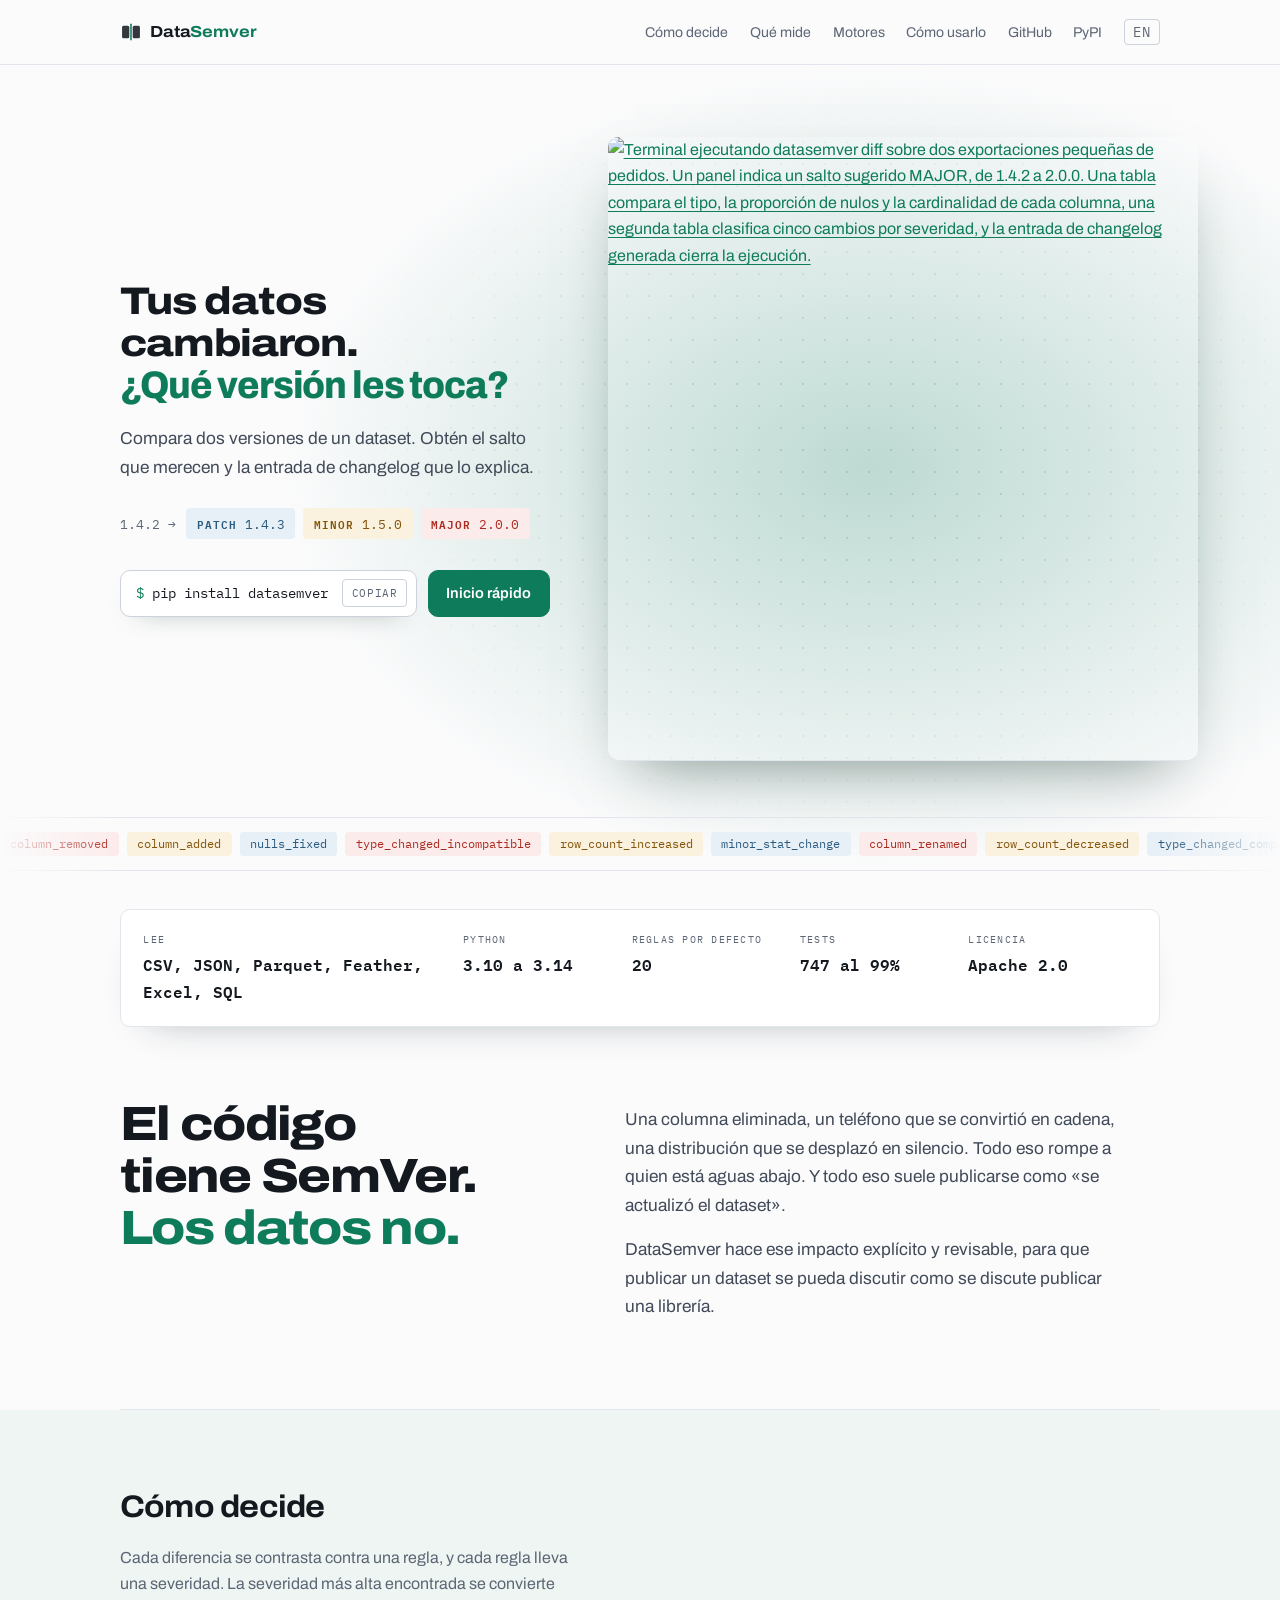
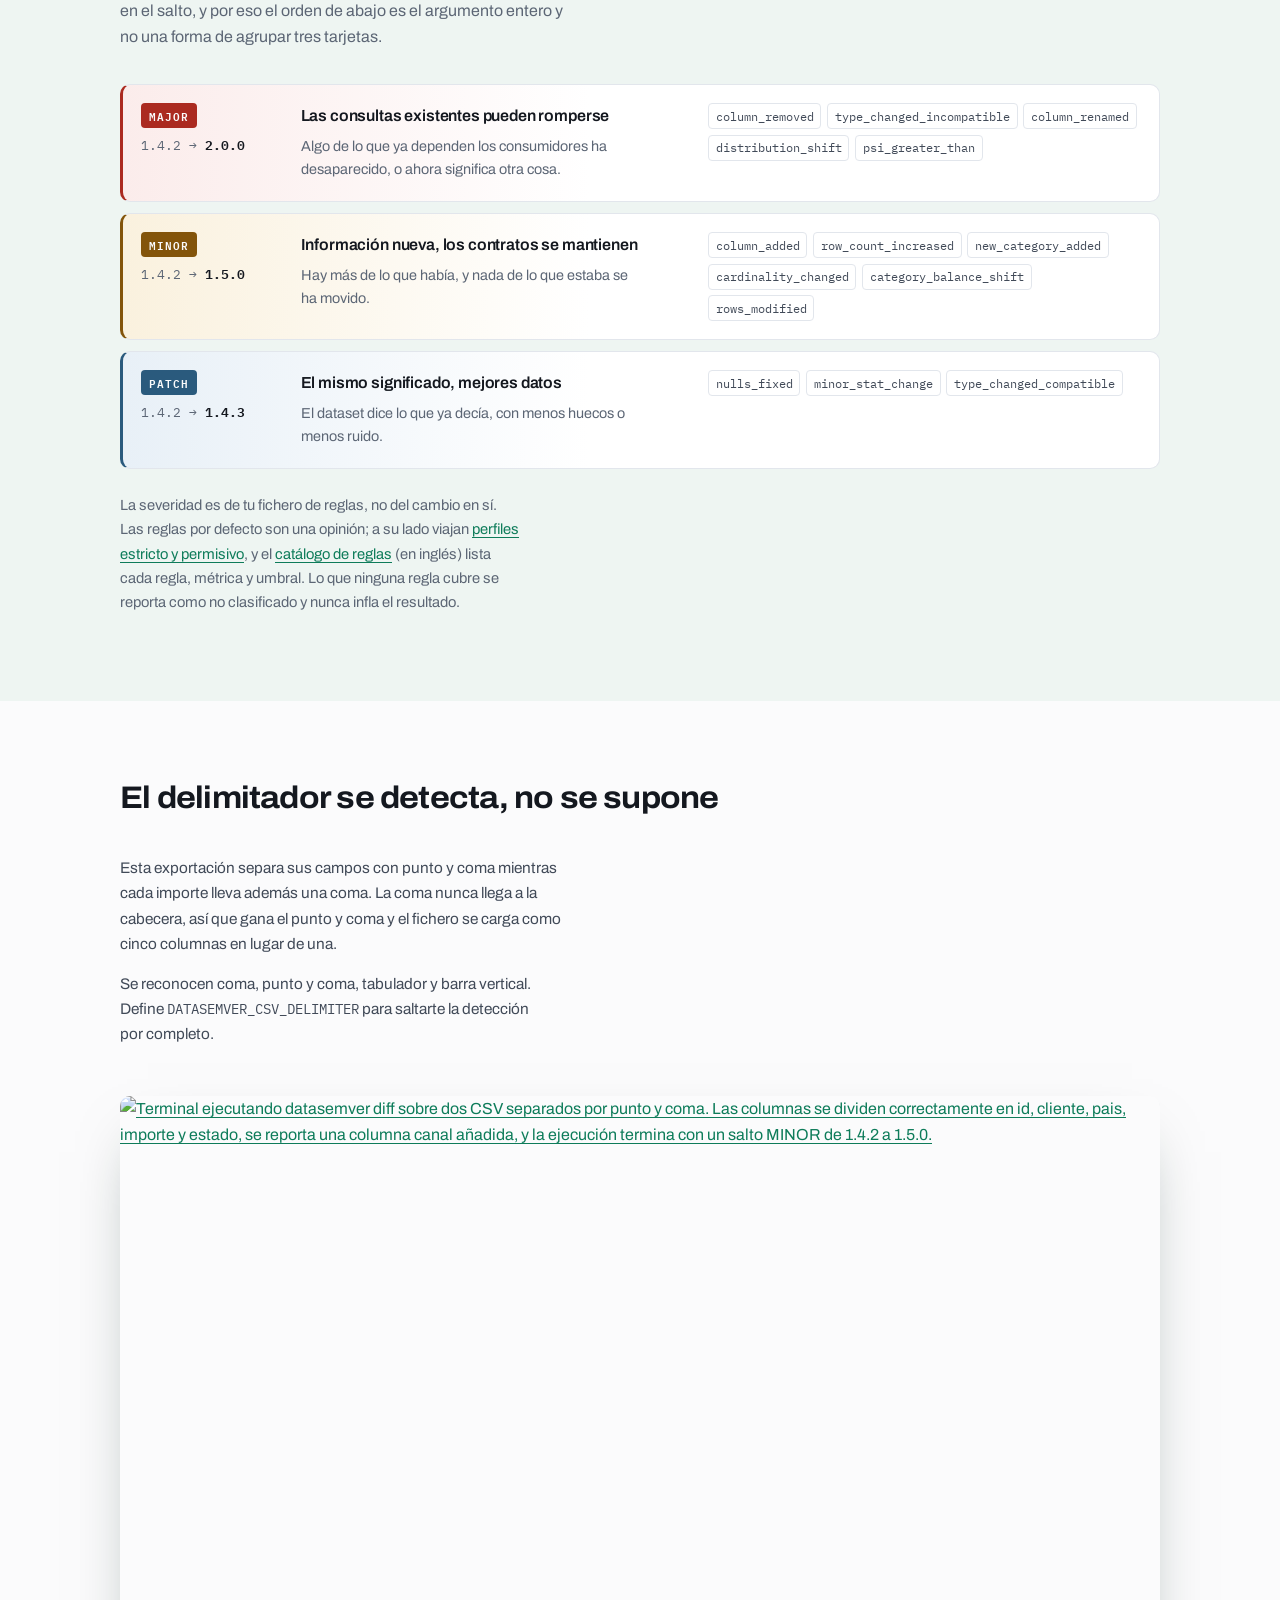
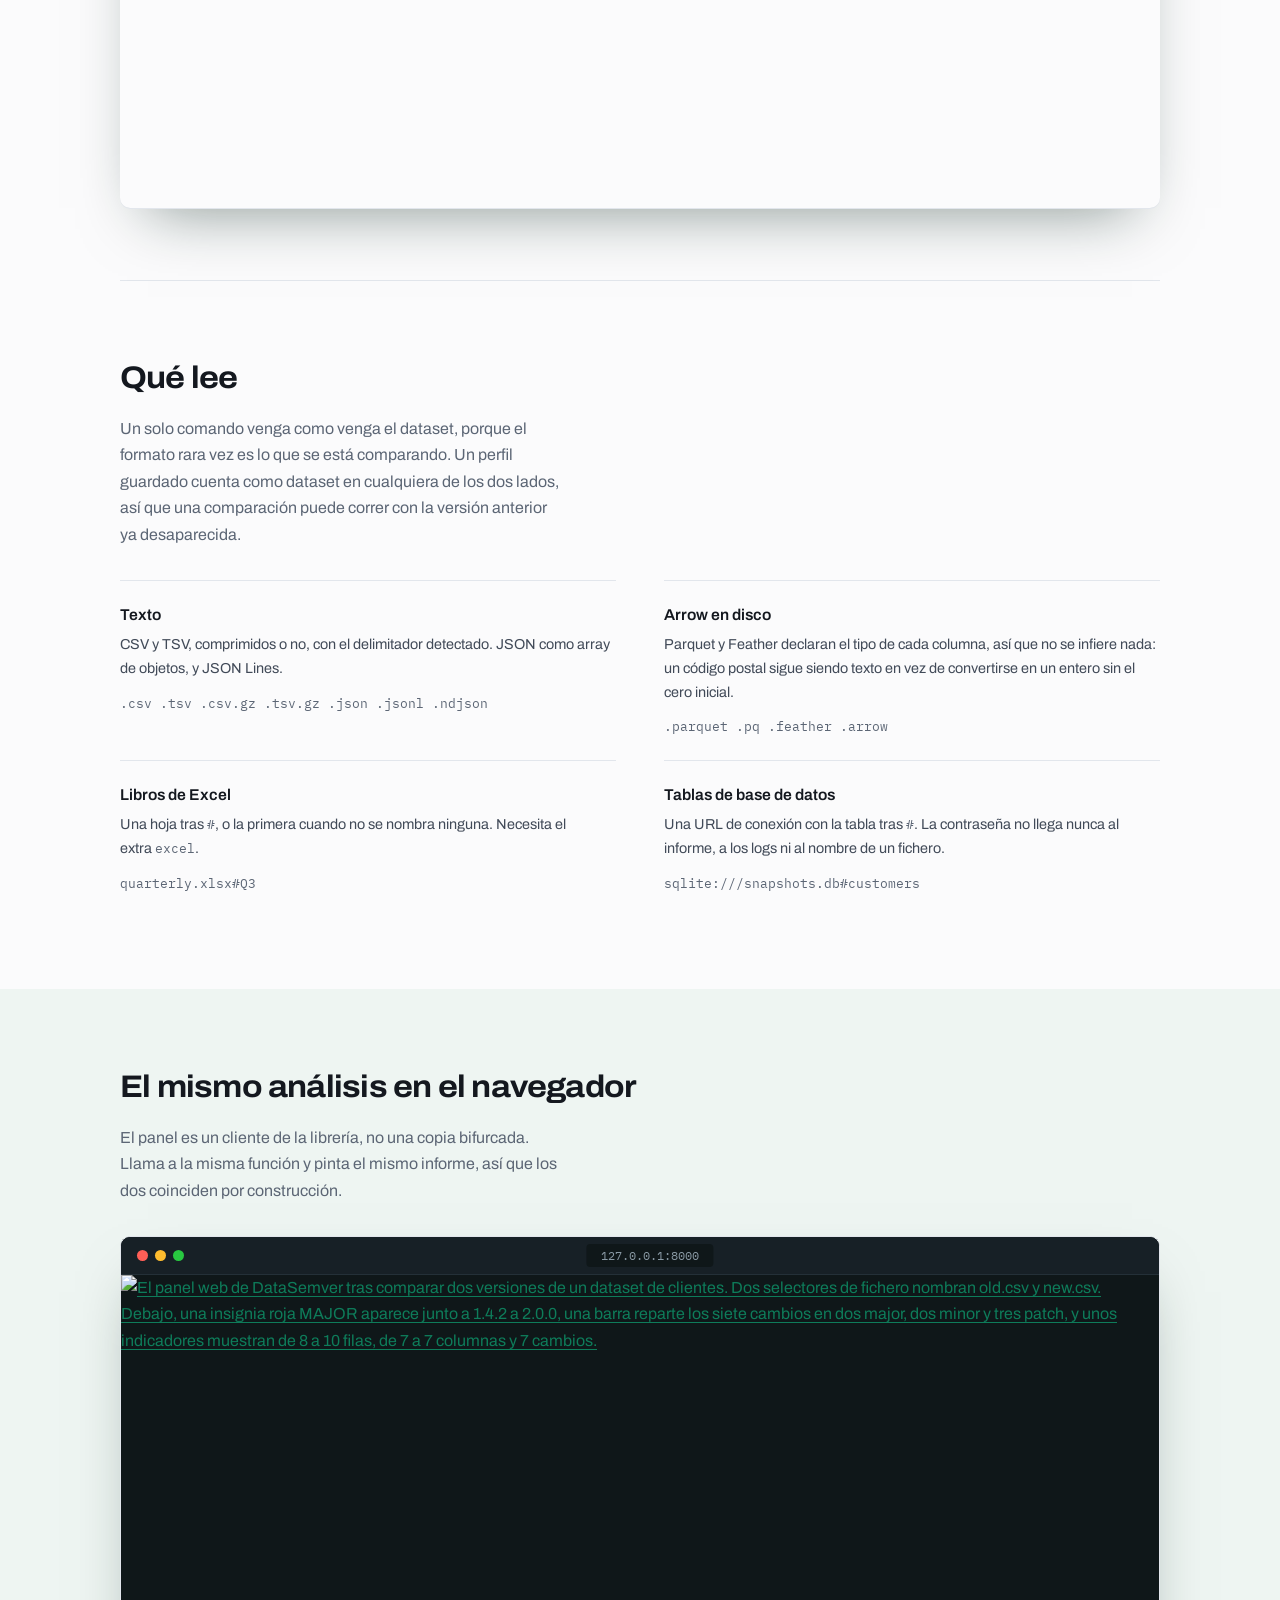
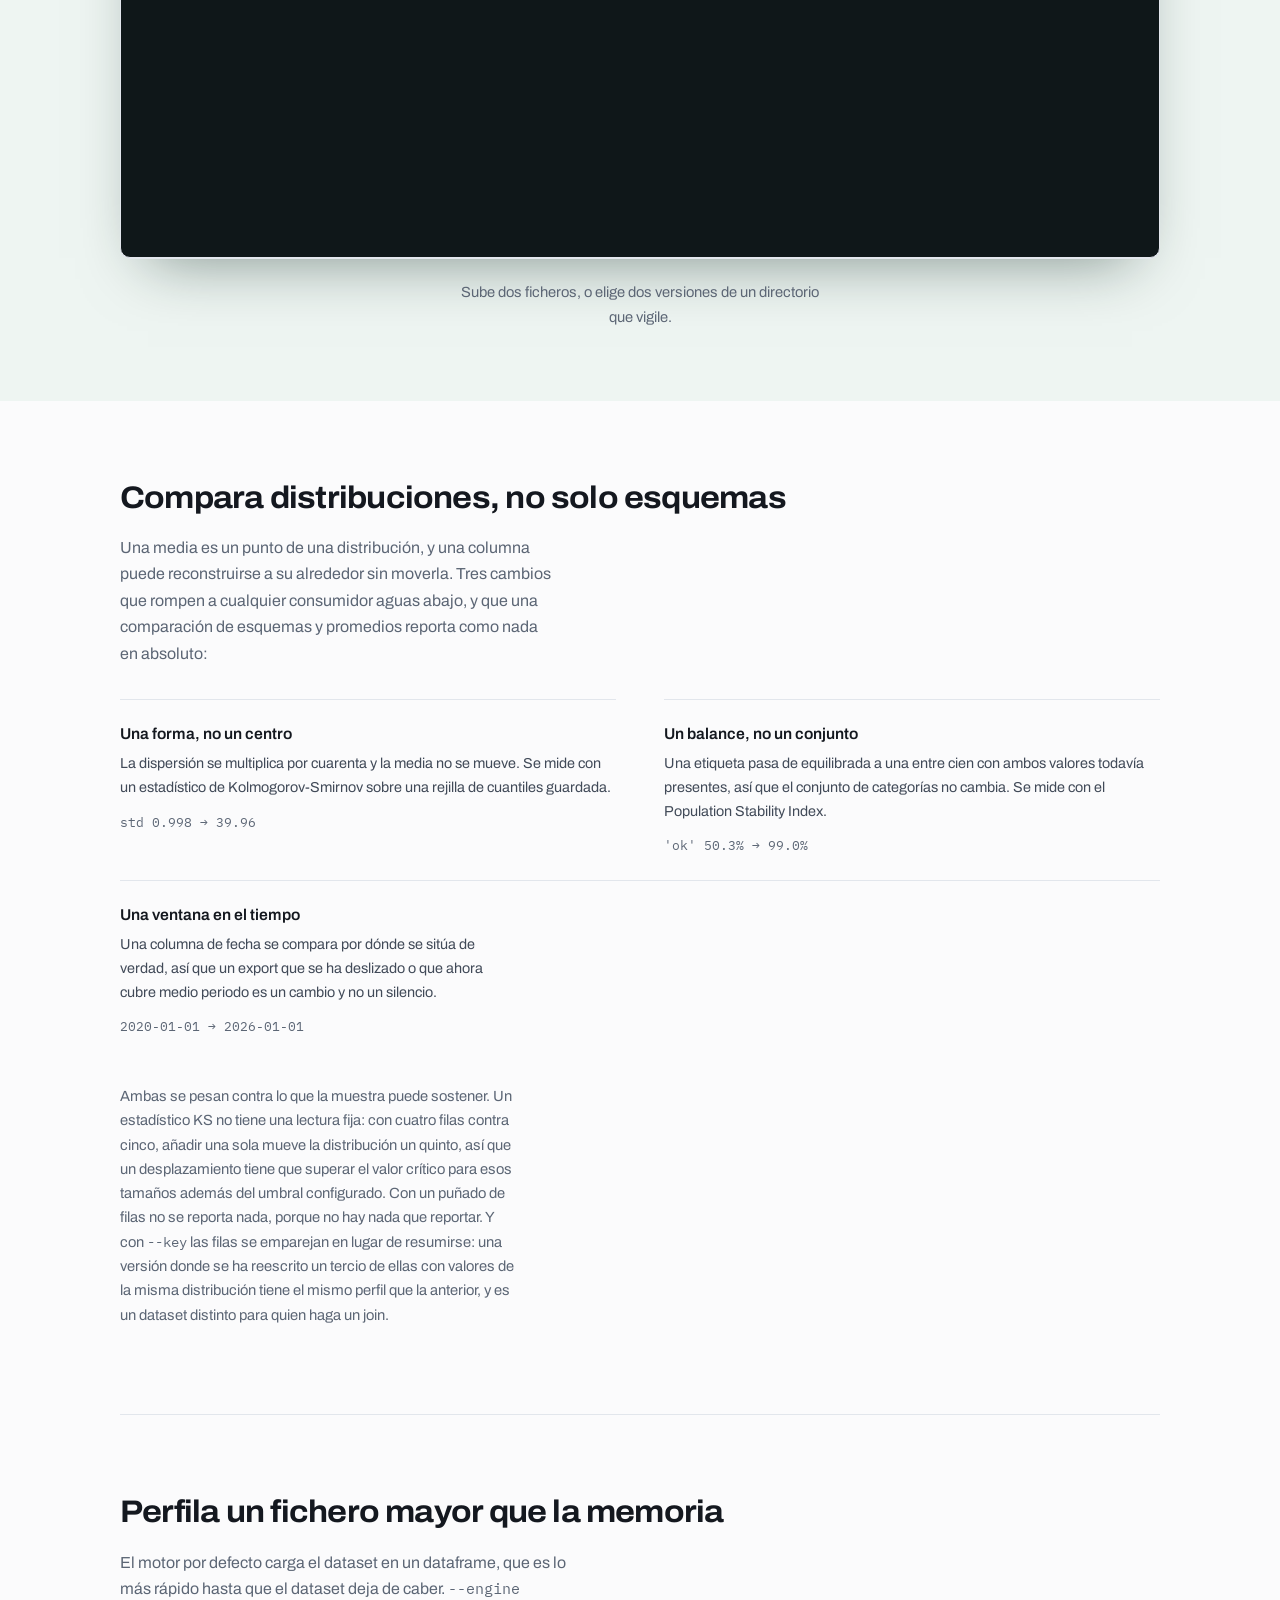
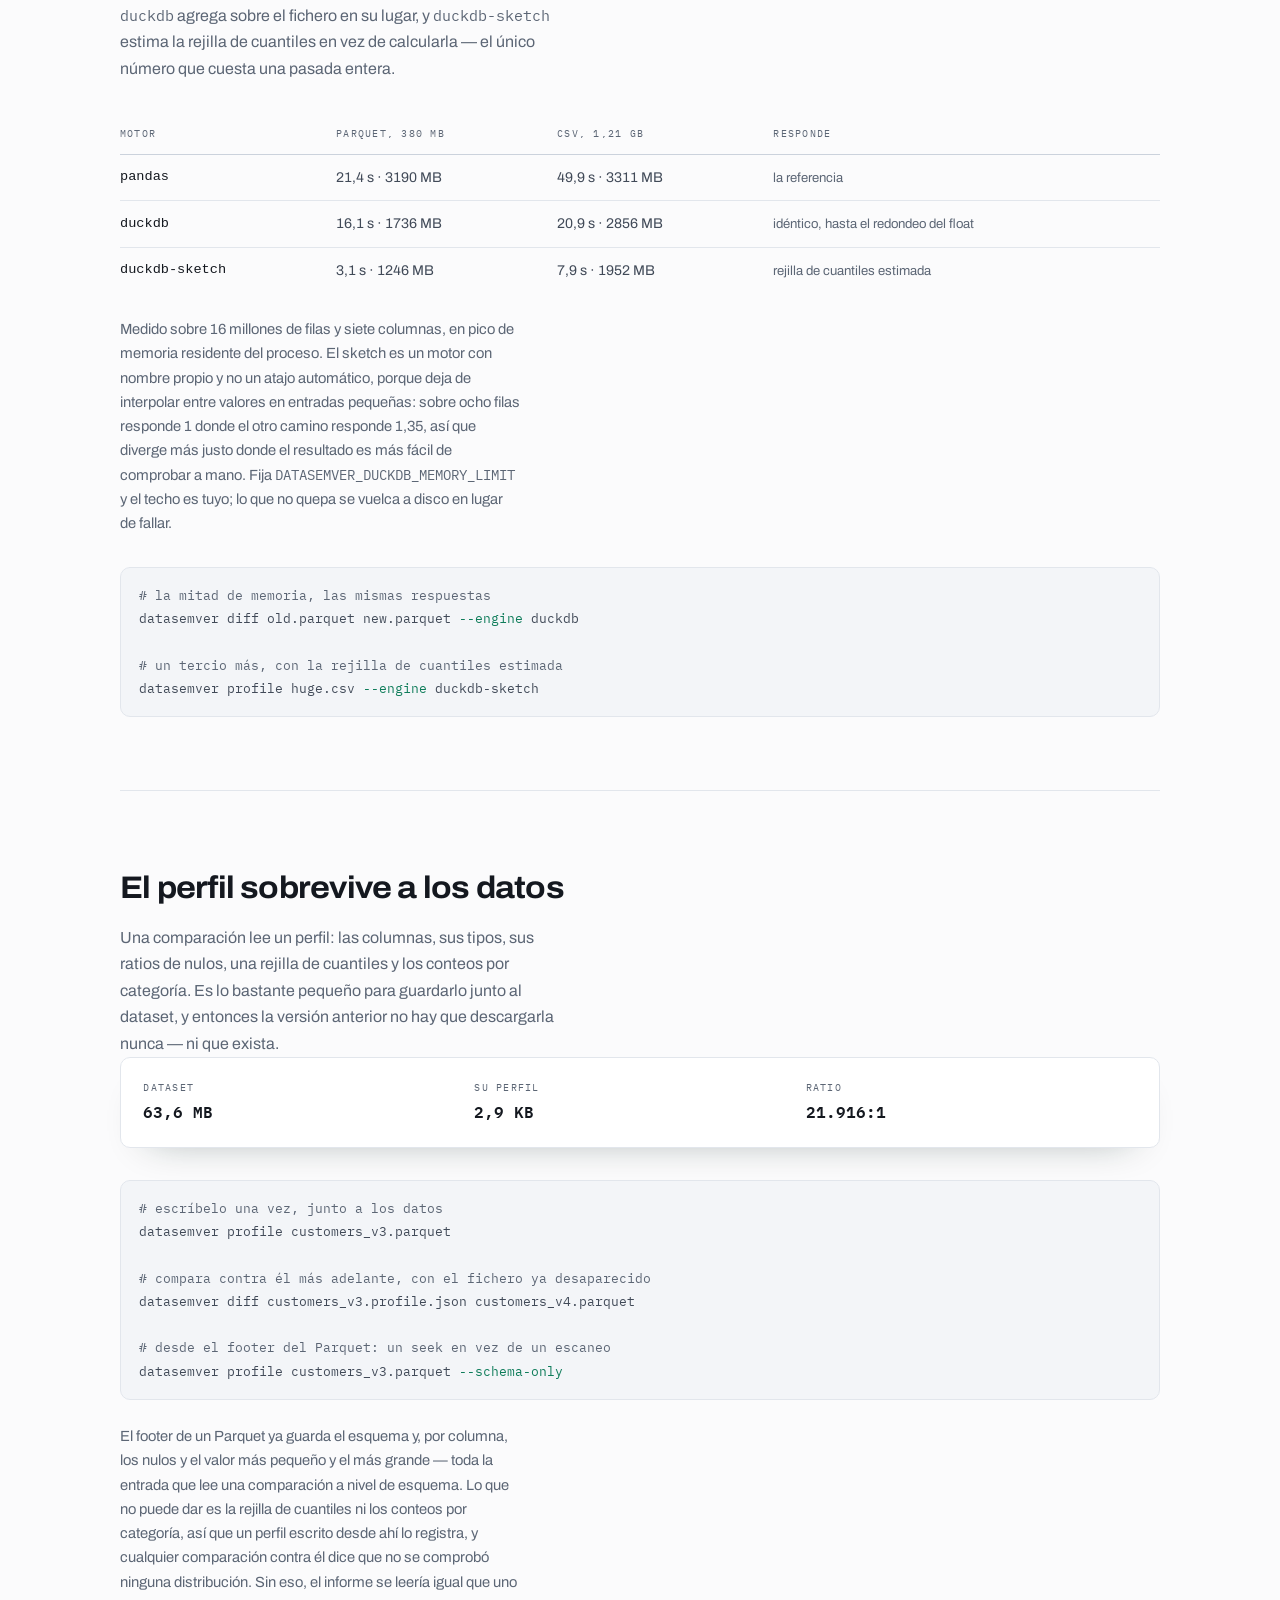
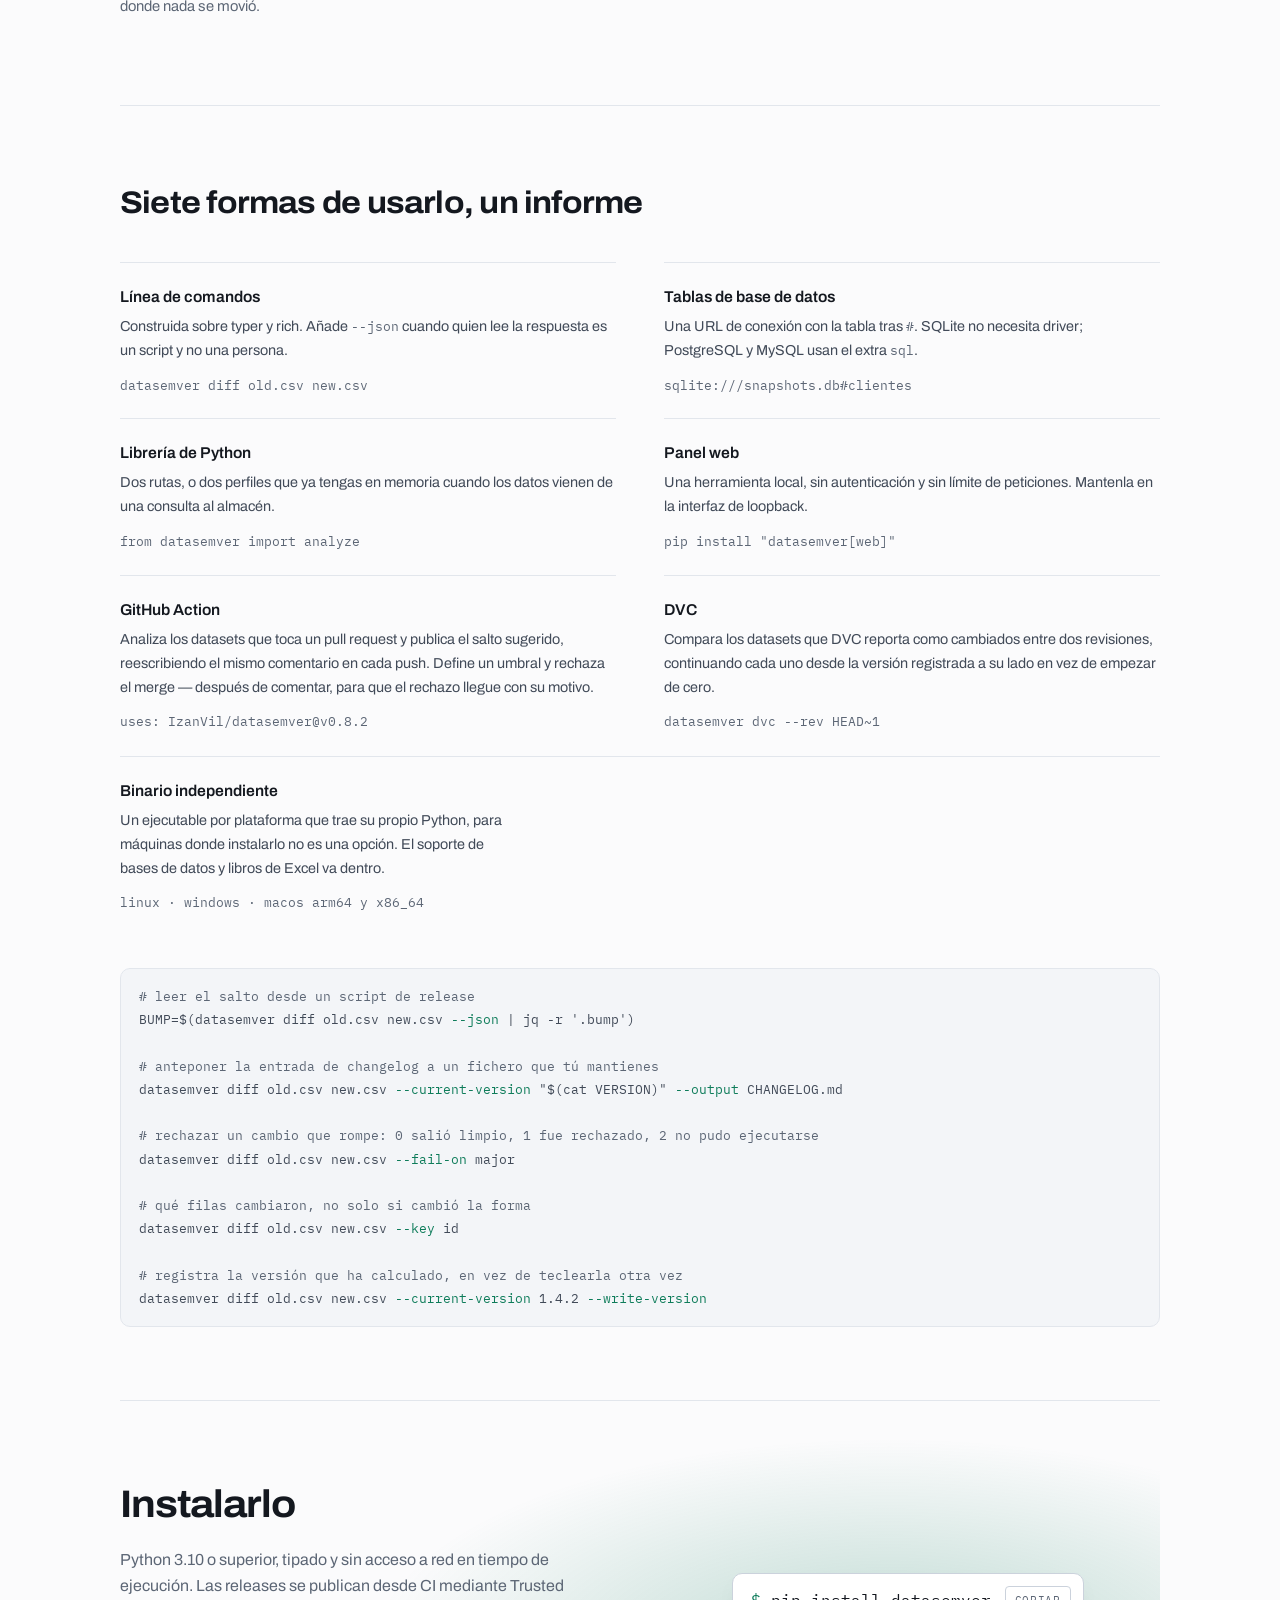
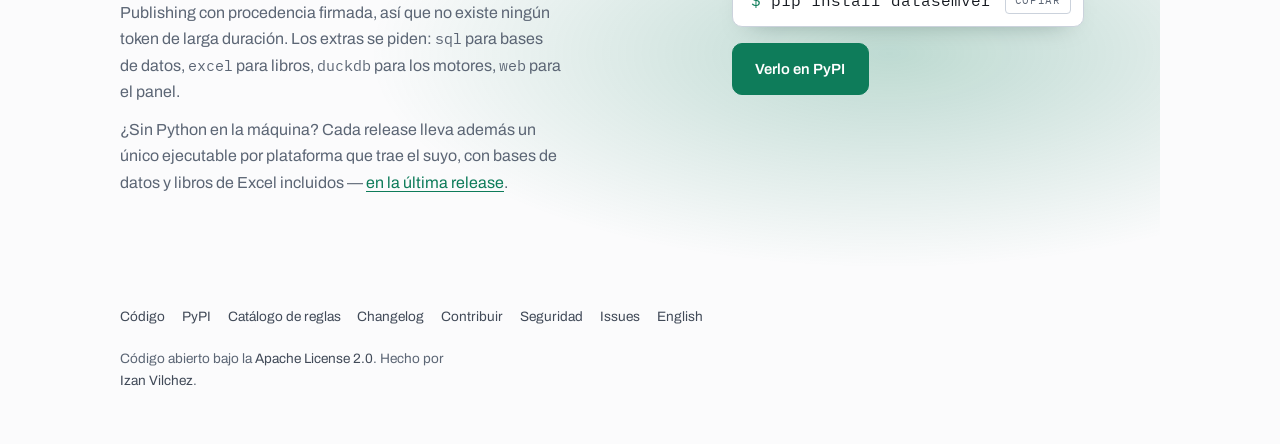
==== commit 89ef4958: "make the site usable on a phone The bar hid a link on a narrow screen but left its list item behind," ====
--- a/es/index.html
+++ b/es/index.html
@@ -42,10 +42,10 @@
       <span>Data<b>Semver</b></span>
     </a>
     <ul>
-      <li><a href="#decide" class="hide-sm">Cómo decide</a></li>
-      <li><a href="#measures" class="hide-sm">Qué mide</a></li>
-      <li><a href="#engines" class="hide-sm">Motores</a></li>
-      <li><a href="#surfaces" class="hide-sm">Cómo usarlo</a></li>
+      <li class="hide-sm"><a href="#decide">Cómo decide</a></li>
+      <li class="hide-sm"><a href="#measures">Qué mide</a></li>
+      <li class="hide-sm"><a href="#engines">Motores</a></li>
+      <li class="hide-sm"><a href="#surfaces">Cómo usarlo</a></li>
       <li><a href="https://github.com/IzanVil/datasemver">GitHub</a></li>
       <li><a href="https://pypi.org/project/datasemver/">PyPI</a></li>
       <li><a class="swap" href="../" hreflang="en">EN</a></li>
@@ -75,8 +75,8 @@
       </div>
     </div>
     <div class="shot-hero">
-      <img src="https://raw.githubusercontent.com/IzanVil/datasemver/main/docs/assets/cli-hero.png" width="2086" height="2199" fetchpriority="high"
-           alt="Terminal ejecutando datasemver diff sobre dos exportaciones pequeñas de pedidos. Un panel indica un salto sugerido MAJOR, de 1.4.2 a 2.0.0. Una tabla compara el tipo, la proporción de nulos y la cardinalidad de cada columna, una segunda tabla clasifica cinco cambios por severidad, y la entrada de changelog generada cierra la ejecución.">
+      <a class="zoom" href="https://raw.githubusercontent.com/IzanVil/datasemver/main/docs/assets/cli-hero.png" target="_blank" rel="noopener"><img src="https://raw.githubusercontent.com/IzanVil/datasemver/main/docs/assets/cli-hero.png" width="2086" height="2199" fetchpriority="high"
+           alt="Terminal ejecutando datasemver diff sobre dos exportaciones pequeñas de pedidos. Un panel indica un salto sugerido MAJOR, de 1.4.2 a 2.0.0. Una tabla compara el tipo, la proporción de nulos y la cardinalidad de cada columna, una segunda tabla clasifica cinco cambios por severidad, y la entrada de changelog generada cierra la ejecución."></a>
     </div>
   </header>
 </div>
@@ -200,8 +200,8 @@
           <code>DATASEMVER_CSV_DELIMITER</code> para saltarte la detección por completo.
         </p>
       </div>
-      <img src="https://raw.githubusercontent.com/IzanVil/datasemver/main/docs/assets/cli-delimiter.png" width="1287" height="881" loading="lazy"
-           alt="Terminal ejecutando datasemver diff sobre dos CSV separados por punto y coma. Las columnas se dividen correctamente en id, cliente, pais, importe y estado, se reporta una columna canal añadida, y la ejecución termina con un salto MINOR de 1.4.2 a 1.5.0.">
+      <a class="zoom" href="https://raw.githubusercontent.com/IzanVil/datasemver/main/docs/assets/cli-delimiter.png" target="_blank" rel="noopener"><img src="https://raw.githubusercontent.com/IzanVil/datasemver/main/docs/assets/cli-delimiter.png" width="1287" height="881" loading="lazy"
+           alt="Terminal ejecutando datasemver diff sobre dos CSV separados por punto y coma. Las columnas se dividen correctamente en id, cliente, pais, importe y estado, se reporta una columna canal añadida, y la ejecución termina con un salto MINOR de 1.4.2 a 1.5.0."></a>
     </div>
   </section>
 
@@ -246,8 +246,8 @@
     <div class="full">
       <div class="window">
         <div class="window-bar" aria-hidden="true"><i></i><i></i><i></i><span>127.0.0.1:8000</span></div>
-        <img src="https://raw.githubusercontent.com/IzanVil/datasemver/main/docs/assets/dashboard-verdict.png" width="2240" height="1256" loading="lazy"
-             alt="El panel web de DataSemver tras comparar dos versiones de un dataset de clientes. Dos selectores de fichero nombran old.csv y new.csv. Debajo, una insignia roja MAJOR aparece junto a 1.4.2 a 2.0.0, una barra reparte los siete cambios en dos major, dos minor y tres patch, y unos indicadores muestran de 8 a 10 filas, de 7 a 7 columnas y 7 cambios.">
+        <a class="zoom" href="https://raw.githubusercontent.com/IzanVil/datasemver/main/docs/assets/dashboard-verdict.png" target="_blank" rel="noopener"><img src="https://raw.githubusercontent.com/IzanVil/datasemver/main/docs/assets/dashboard-verdict.png" width="2240" height="1256" loading="lazy"
+             alt="El panel web de DataSemver tras comparar dos versiones de un dataset de clientes. Dos selectores de fichero nombran old.csv y new.csv. Debajo, una insignia roja MAJOR aparece junto a 1.4.2 a 2.0.0, una barra reparte los siete cambios en dos major, dos minor y tres patch, y unos indicadores muestran de 8 a 10 filas, de 7 a 7 columnas y 7 cambios."></a>
       </div>
       <p>Sube dos ficheros, o elige dos versiones de un directorio que vigile.</p>
     </div>
--- a/site.css
+++ b/site.css
@@ -32,7 +32,7 @@
   --sans: "Archivo", "Helvetica Neue", Arial, sans-serif;
   --mono: "IBM Plex Mono", ui-monospace, SFMono-Regular, Menlo, Consolas, monospace;
 
-  --read: 64ch;
+  --read: 50ch;
   --page: 70rem;
   --r: 10px;
   --r-chip: 4px;
@@ -355,6 +355,7 @@
 .surfaces > div { padding: 1.3rem 0; border-top: 1px solid var(--line); }
 /* An odd last item would hang in one column with empty space beside it. */
 .surfaces > div:nth-child(odd):last-child { grid-column: 1 / -1; }
+.surfaces > div:nth-child(odd):last-child p { max-width: var(--read); }
 .surfaces h3 { margin: 0 0 0.35rem; font-size: 0.98rem; font-weight: 600; }
 .surfaces p { margin: 0 0 0.55rem; font-size: 0.9rem; color: var(--ink-soft); }
 .surfaces code { color: var(--muted); font-size: 0.8rem; overflow-wrap: anywhere; }
@@ -528,3 +529,49 @@
   .ticker-track li[data-clone] { display: none; }
   * { transition: none !important; }
 }
+
+/* ---------- fact strip: a row of its own for the long one ---------- */
+/* "CSV, JSON, Parquet, Feather, Excel, SQL" is longer than the rest put together, so it is given
+   more room where there is one row of five, and a row to itself where there is not. */
+@media (min-width: 901px) {
+  .facts:has(> div:nth-child(5)) { grid-template-columns: 1.9fr repeat(4, 1fr); }
+}
+@media (max-width: 900px) {
+  .facts { grid-template-columns: repeat(auto-fit, minmax(8rem, 1fr)); }
+  .facts > div:first-child:nth-last-child(5) { grid-column: 1 / -1; }
+}
+@media (max-width: 620px) {
+  .facts { grid-template-columns: repeat(2, 1fr); }
+  .facts > div:nth-child(3):last-child { grid-column: 1 / -1; }
+}
+
+/* ---------- captures open at full size ---------- */
+.zoom { display: block; border-radius: var(--r); cursor: zoom-in; }
+
+/* ---------- a phone ---------- */
+/* Prose reads at 16px. The chips, the code and the small capitals that label things stay small: they
+   are marks, not sentences. */
+@media (max-width: 620px) {
+  .rung p, .surfaces p, .after-ladder, .pair p, .full p, footer { font-size: 1rem; }
+  .facts dt { font-size: 0.75rem; }
+}
+
+/* A thumb needs 44px, a narrow screen or a touch one of any width. Where a control is small by design
+   the extra is an invisible area around it, so nothing in the bar or the snippet grows; the footer's
+   links have room, so they take it as padding. */
+@media (pointer: coarse), (max-width: 620px) {
+  .mark { min-height: 44px; }
+  .nav a:not(.mark), .snippet button { position: relative; }
+  .nav a:not(.mark)::after { content: ""; position: absolute; inset: -15px -8px; }
+  .nav a.swap::after { inset: -9px -8px; }
+  .snippet button::after { content: ""; position: absolute; inset: -8px; }
+  footer ul { gap: 0 0.2rem; margin-left: -0.6rem; }
+  footer ul a { display: inline-block; padding: 0.95rem 0.6rem; }
+}
+
+/* On the narrowest phones the bar cannot hold the logo and four things besides, and the footer has
+   the second of them (PyPI) as well, so it is the one that steps aside. */
+@media (max-width: 360px) {
+  .nav ul li:nth-last-child(2) { display: none; }
+  .nav { gap: 1rem; }
+}
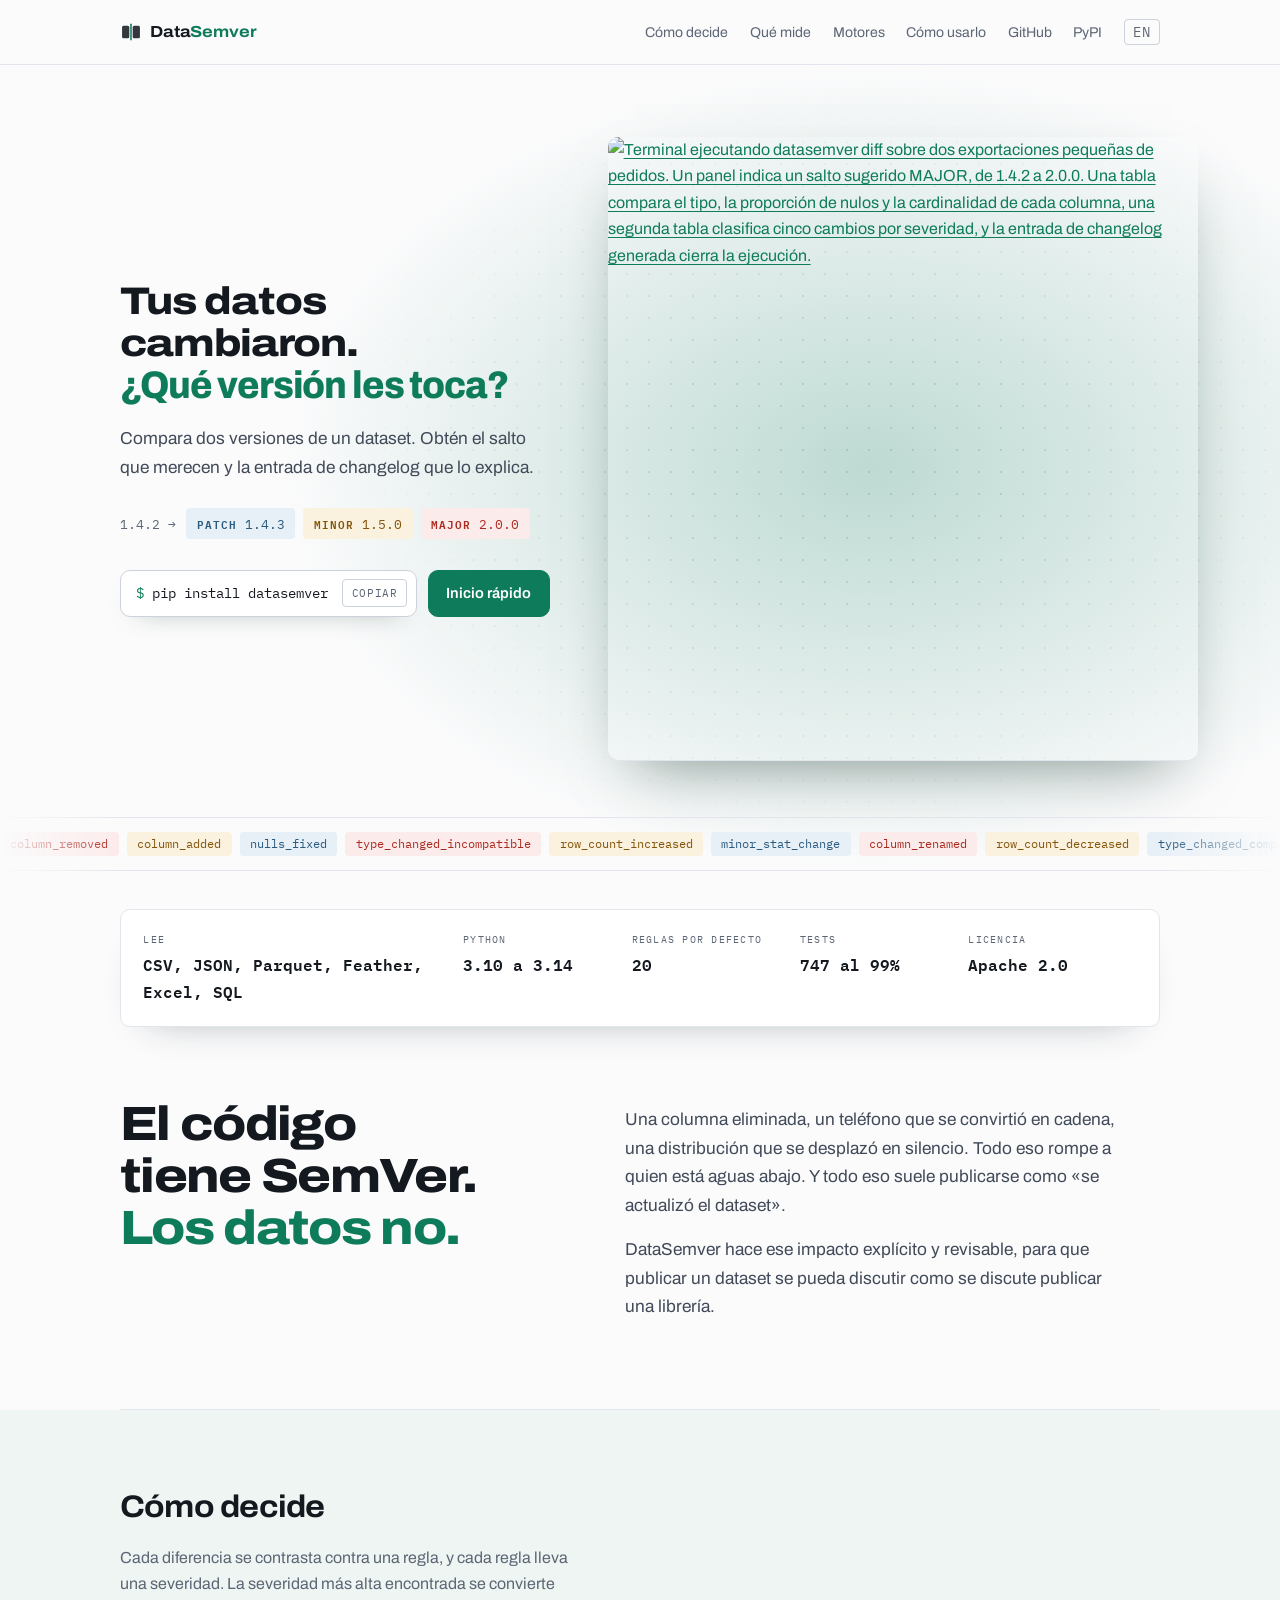
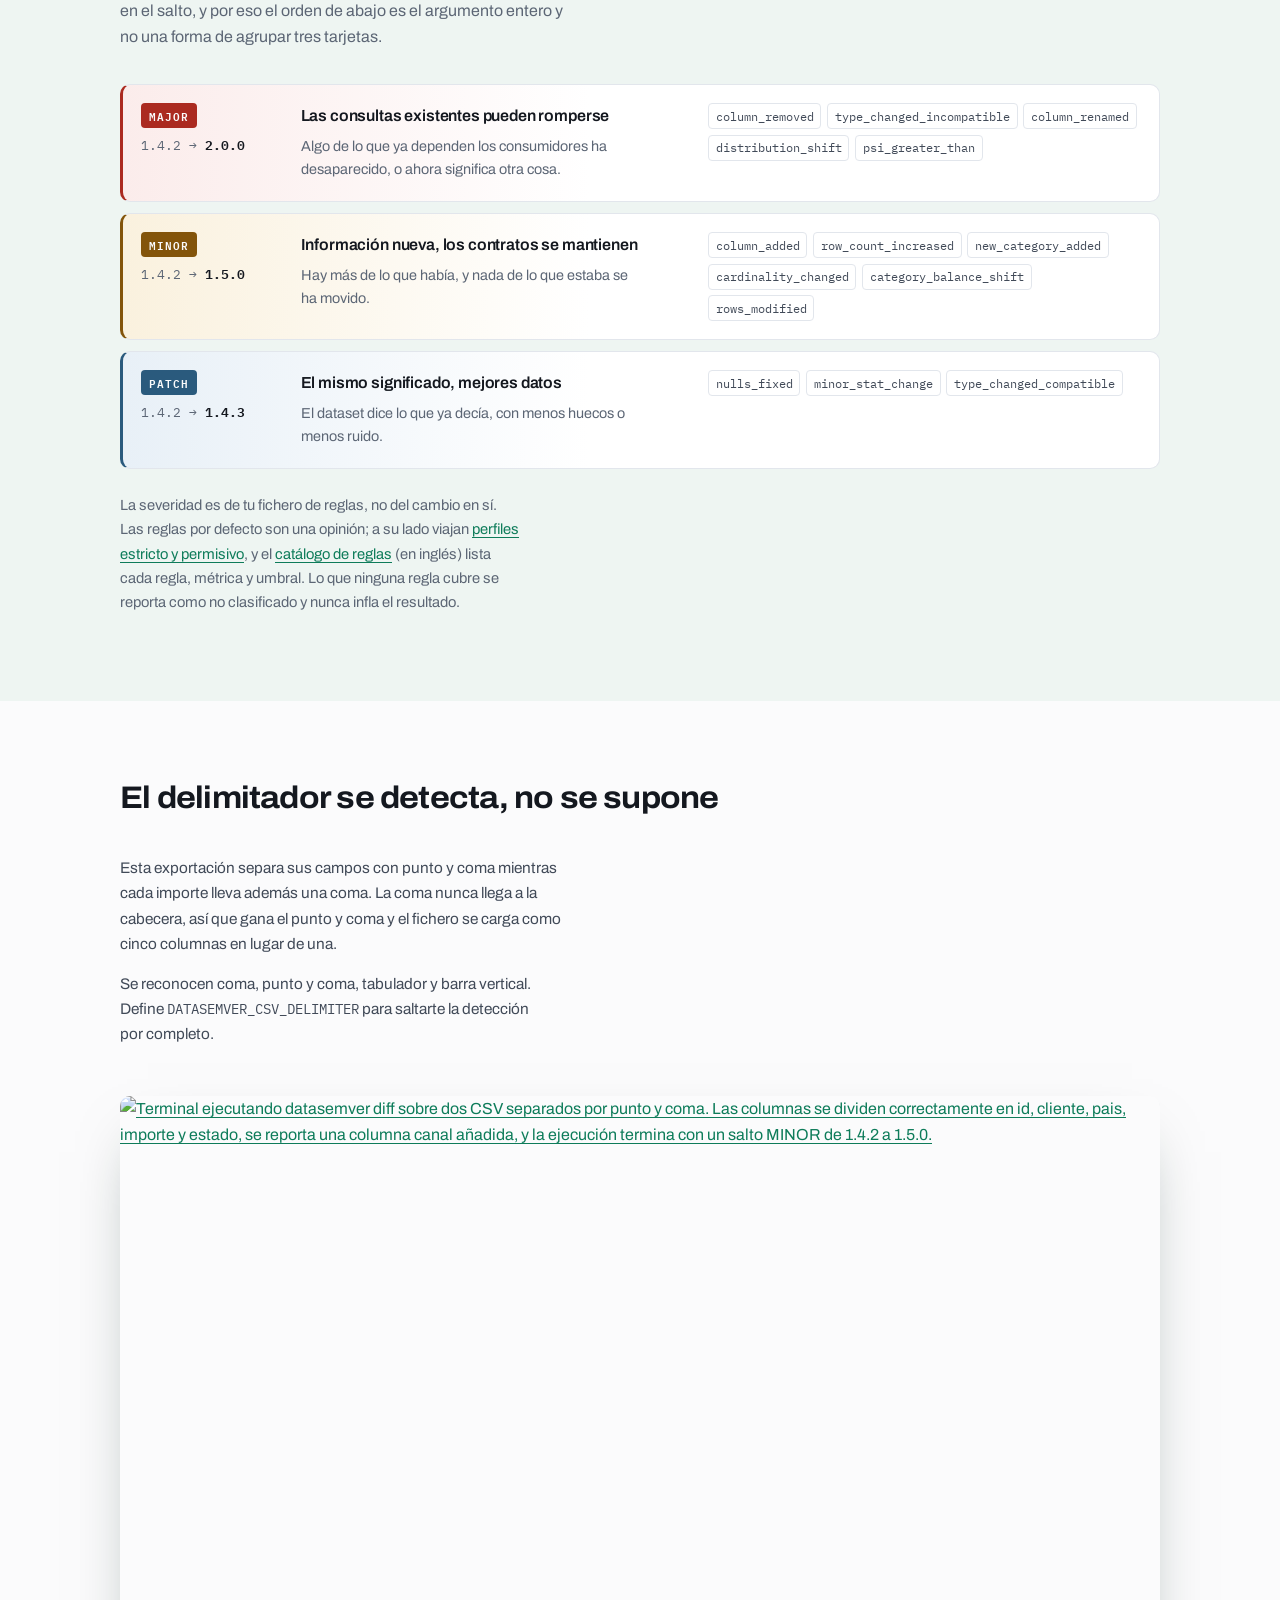
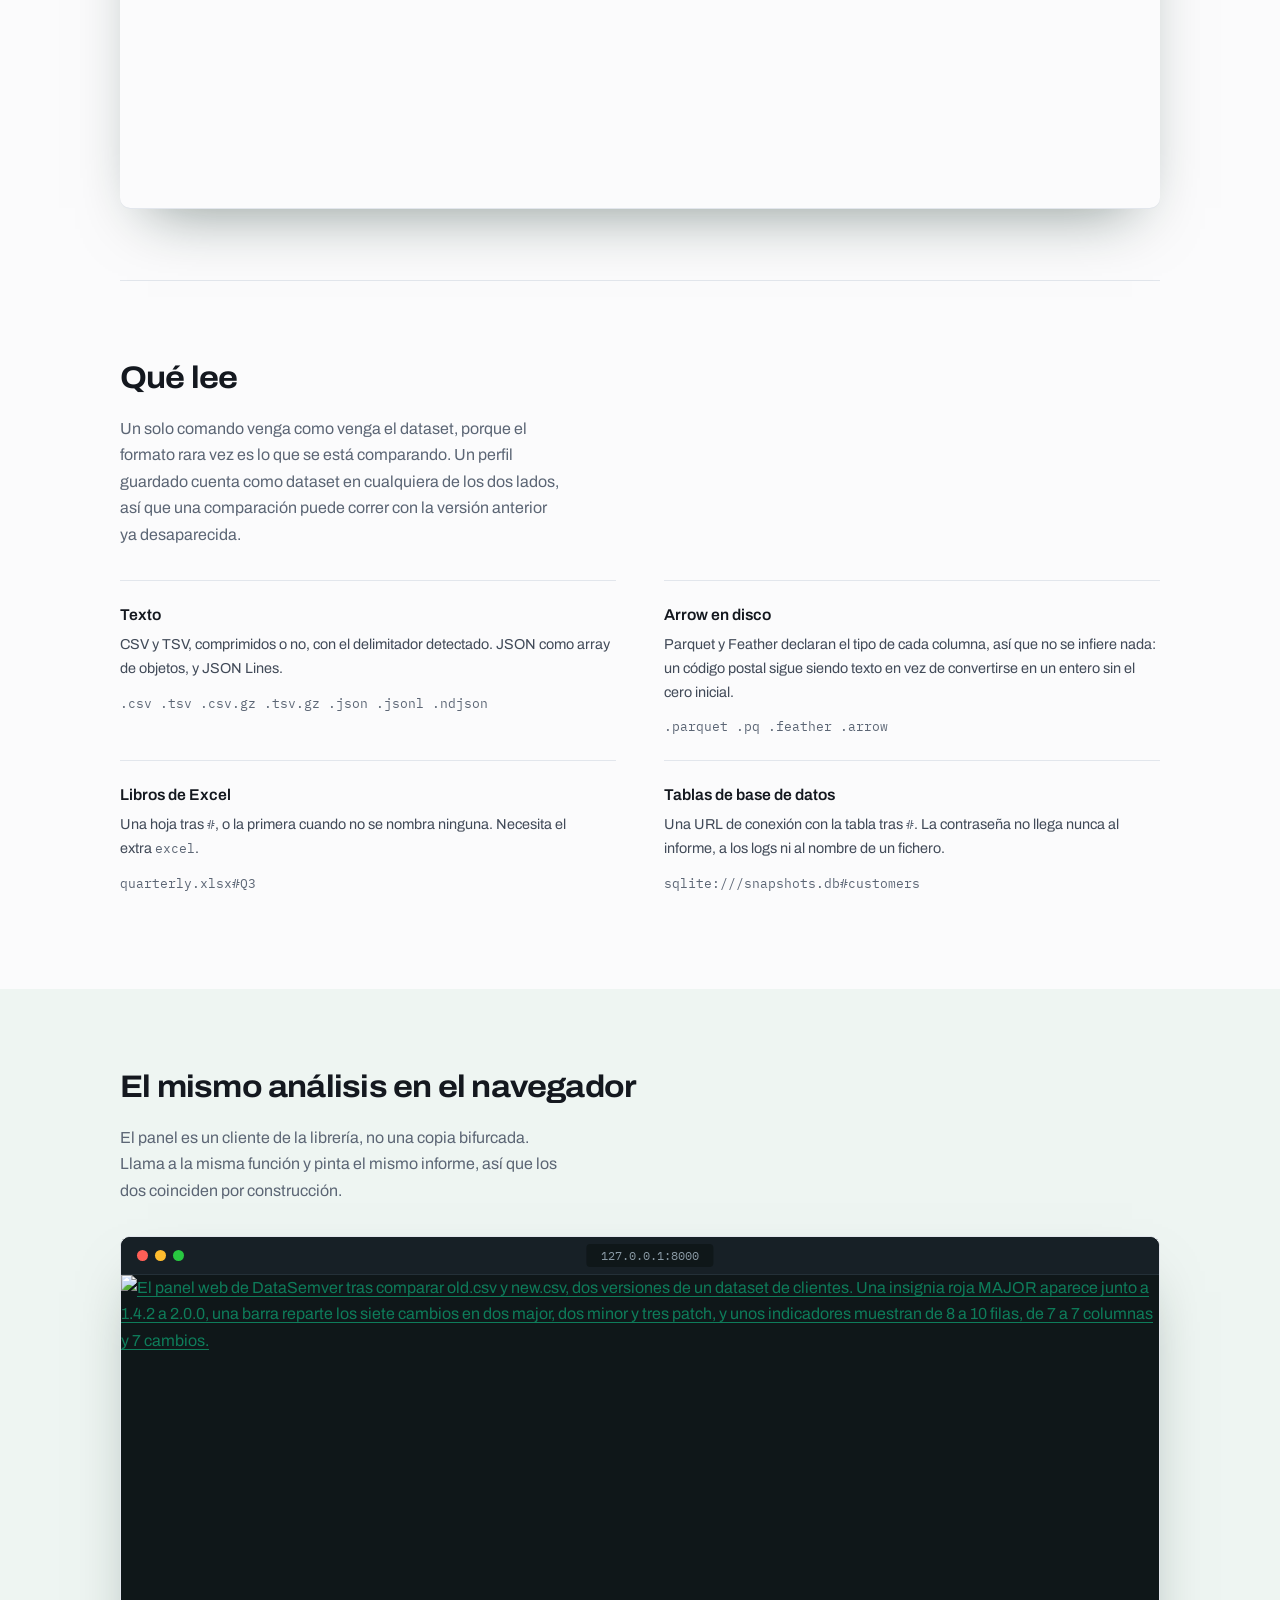
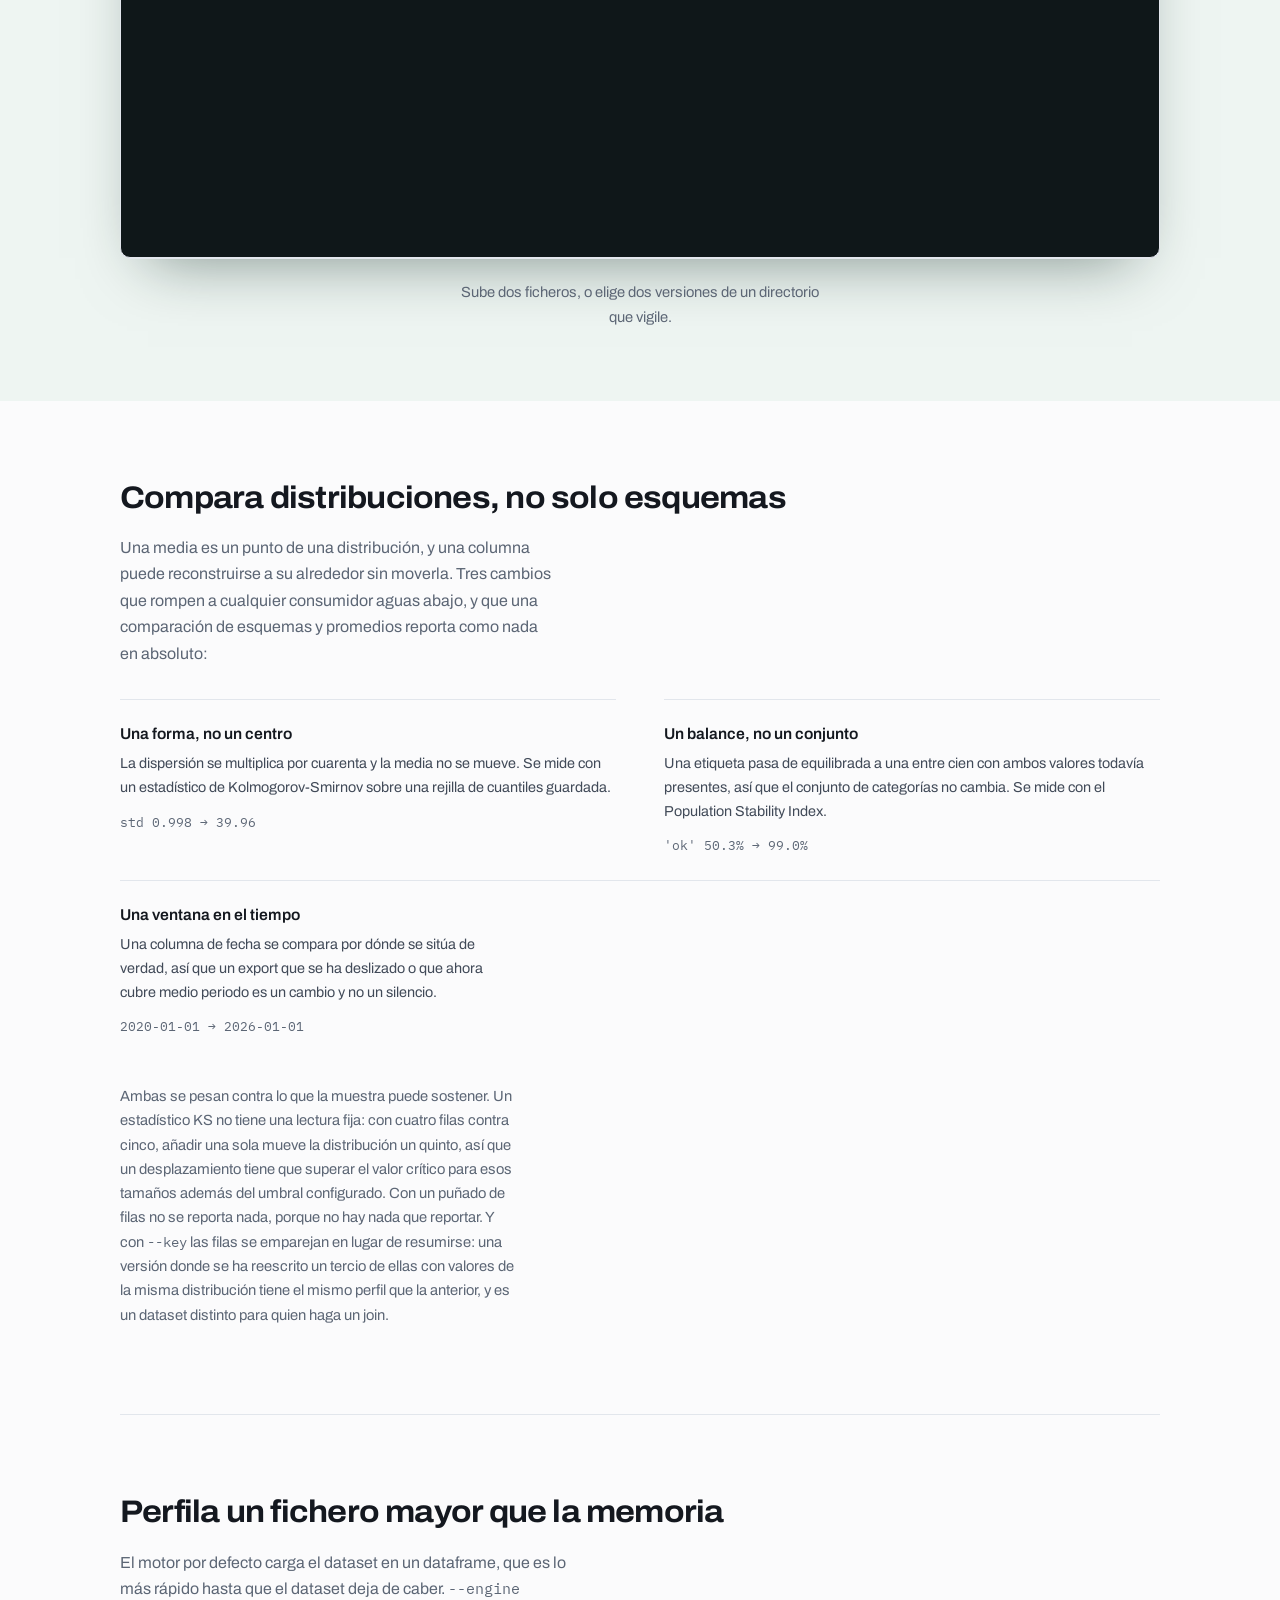
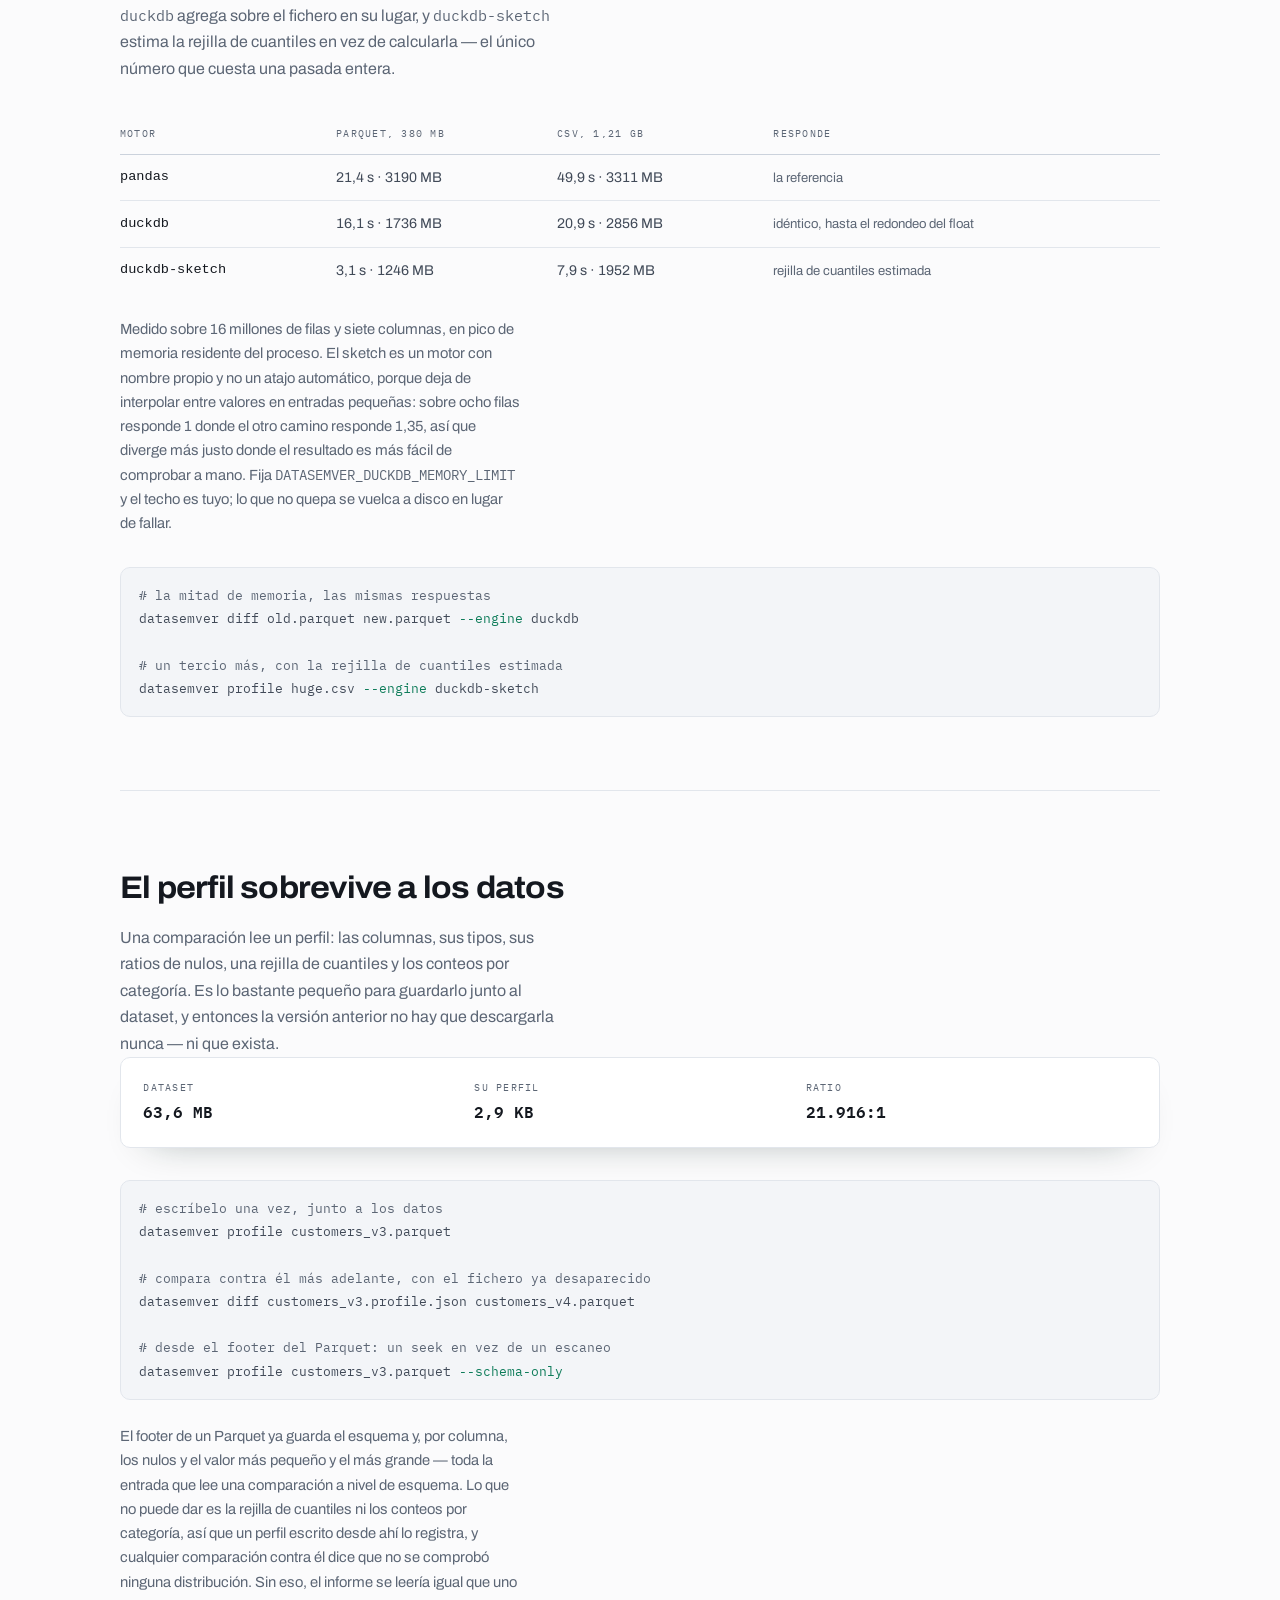
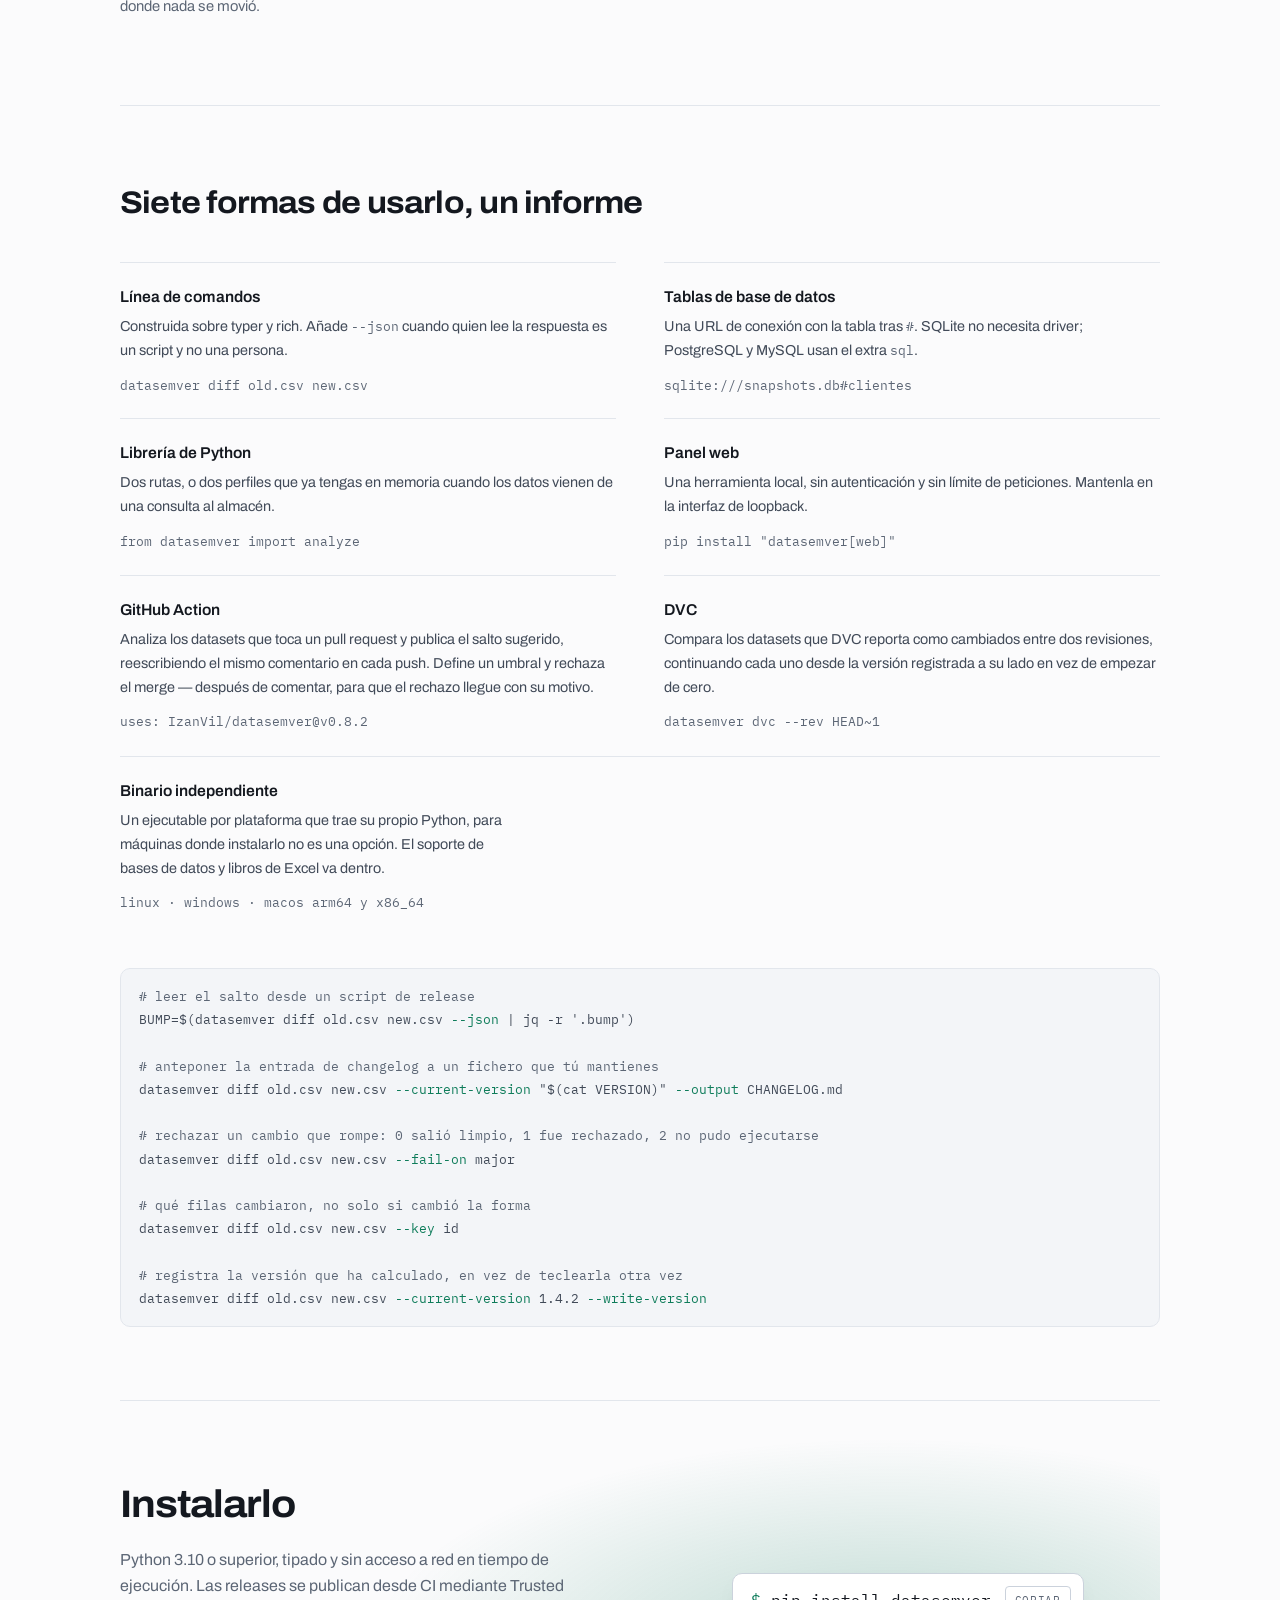
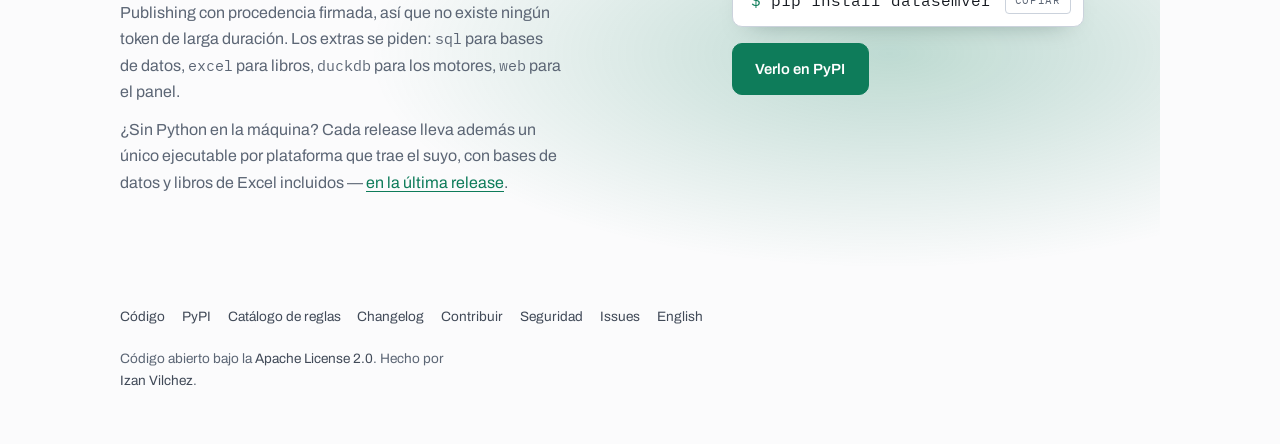
==== commit ccd25cfe: "show a phone the dashboard captured at a phone's width Under 620px the dashboard figure loads dashbo" ====
--- a/es/index.html
+++ b/es/index.html
@@ -246,8 +246,8 @@
     <div class="full">
       <div class="window">
         <div class="window-bar" aria-hidden="true"><i></i><i></i><i></i><span>127.0.0.1:8000</span></div>
-        <a class="zoom" href="https://raw.githubusercontent.com/IzanVil/datasemver/main/docs/assets/dashboard-verdict.png" target="_blank" rel="noopener"><img src="https://raw.githubusercontent.com/IzanVil/datasemver/main/docs/assets/dashboard-verdict.png" width="2240" height="1256" loading="lazy"
-             alt="El panel web de DataSemver tras comparar dos versiones de un dataset de clientes. Dos selectores de fichero nombran old.csv y new.csv. Debajo, una insignia roja MAJOR aparece junto a 1.4.2 a 2.0.0, una barra reparte los siete cambios en dos major, dos minor y tres patch, y unos indicadores muestran de 8 a 10 filas, de 7 a 7 columnas y 7 cambios."></a>
+        <a class="zoom" href="https://raw.githubusercontent.com/IzanVil/datasemver/main/docs/assets/dashboard-verdict.png" target="_blank" rel="noopener"><picture><source media="(max-width: 620px)" srcset="https://raw.githubusercontent.com/IzanVil/datasemver/main/docs/assets/dashboard-phone.png" width="780" height="2221"><img src="https://raw.githubusercontent.com/IzanVil/datasemver/main/docs/assets/dashboard-verdict.png" width="2240" height="1256" loading="lazy"
+             alt="El panel web de DataSemver tras comparar old.csv y new.csv, dos versiones de un dataset de clientes. Una insignia roja MAJOR aparece junto a 1.4.2 a 2.0.0, una barra reparte los siete cambios en dos major, dos minor y tres patch, y unos indicadores muestran de 8 a 10 filas, de 7 a 7 columnas y 7 cambios."></picture></a>
       </div>
       <p>Sube dos ficheros, o elige dos versiones de un directorio que vigile.</p>
     </div>
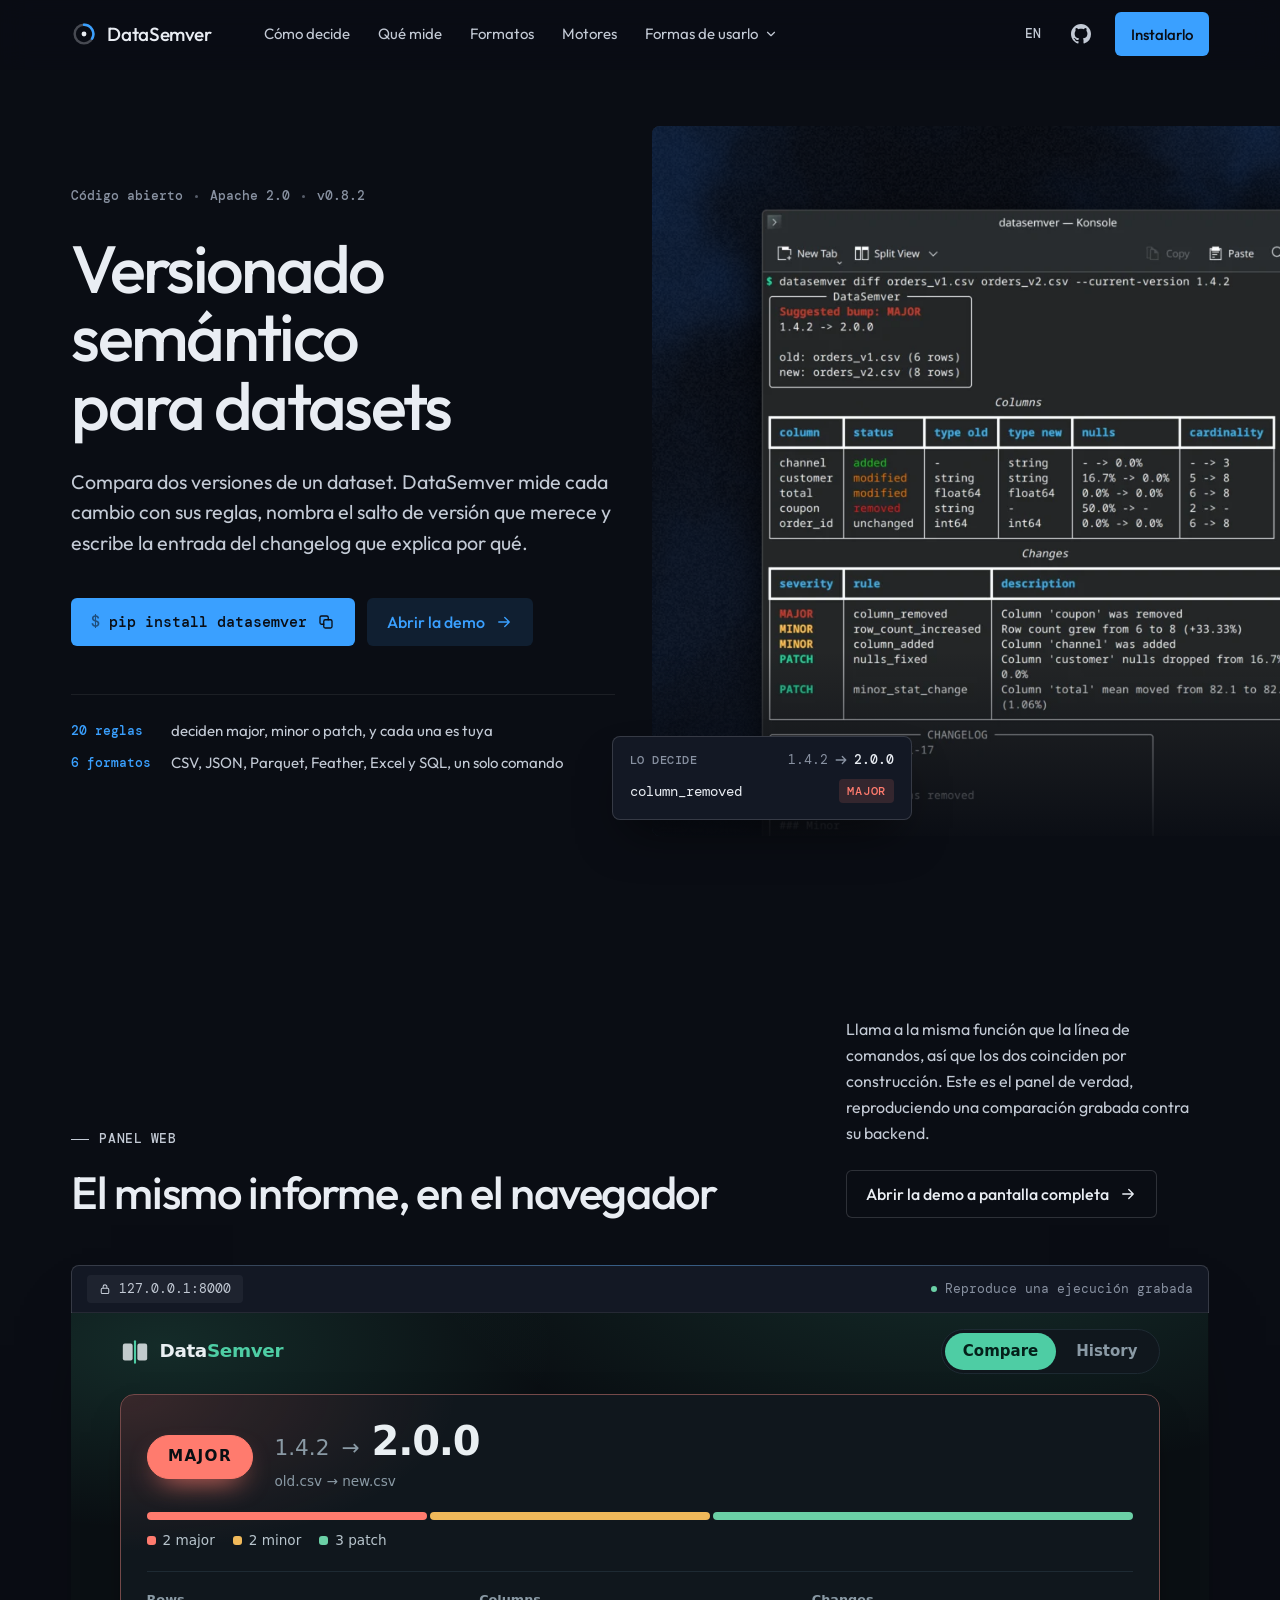
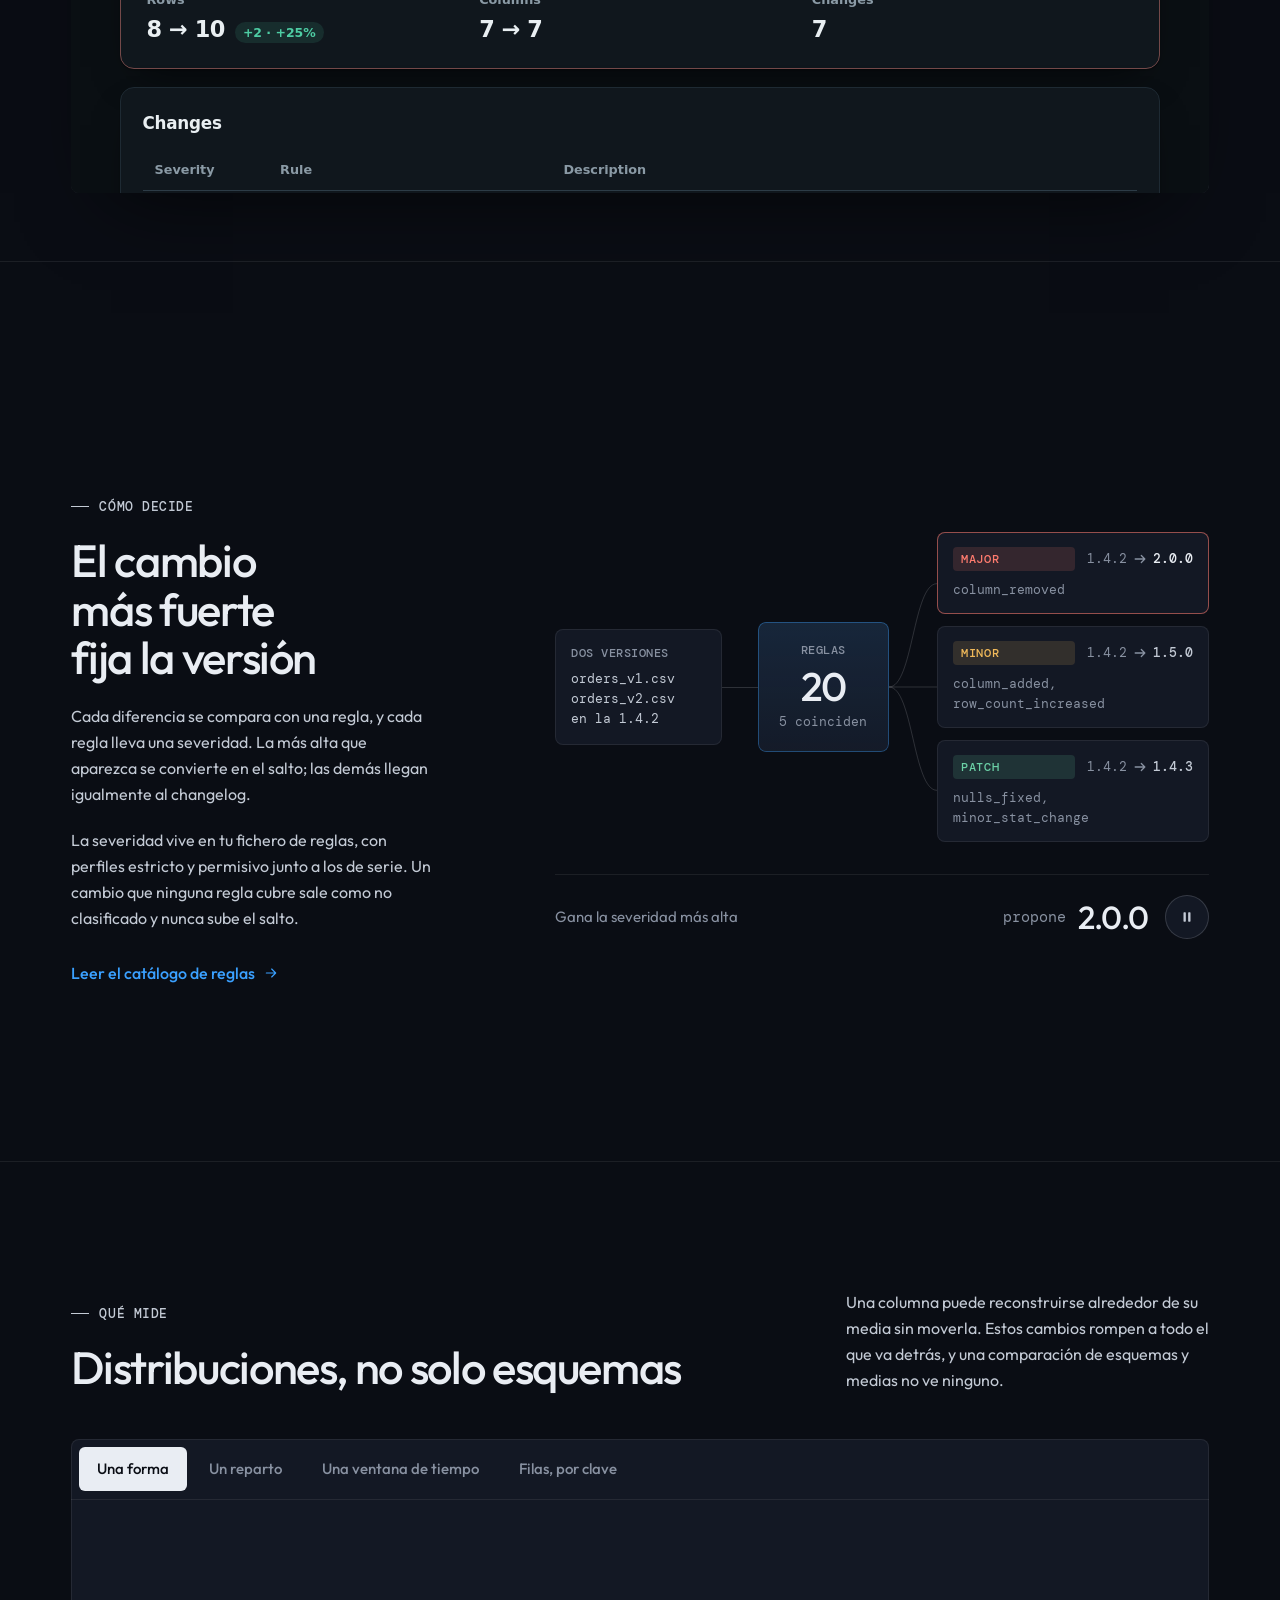
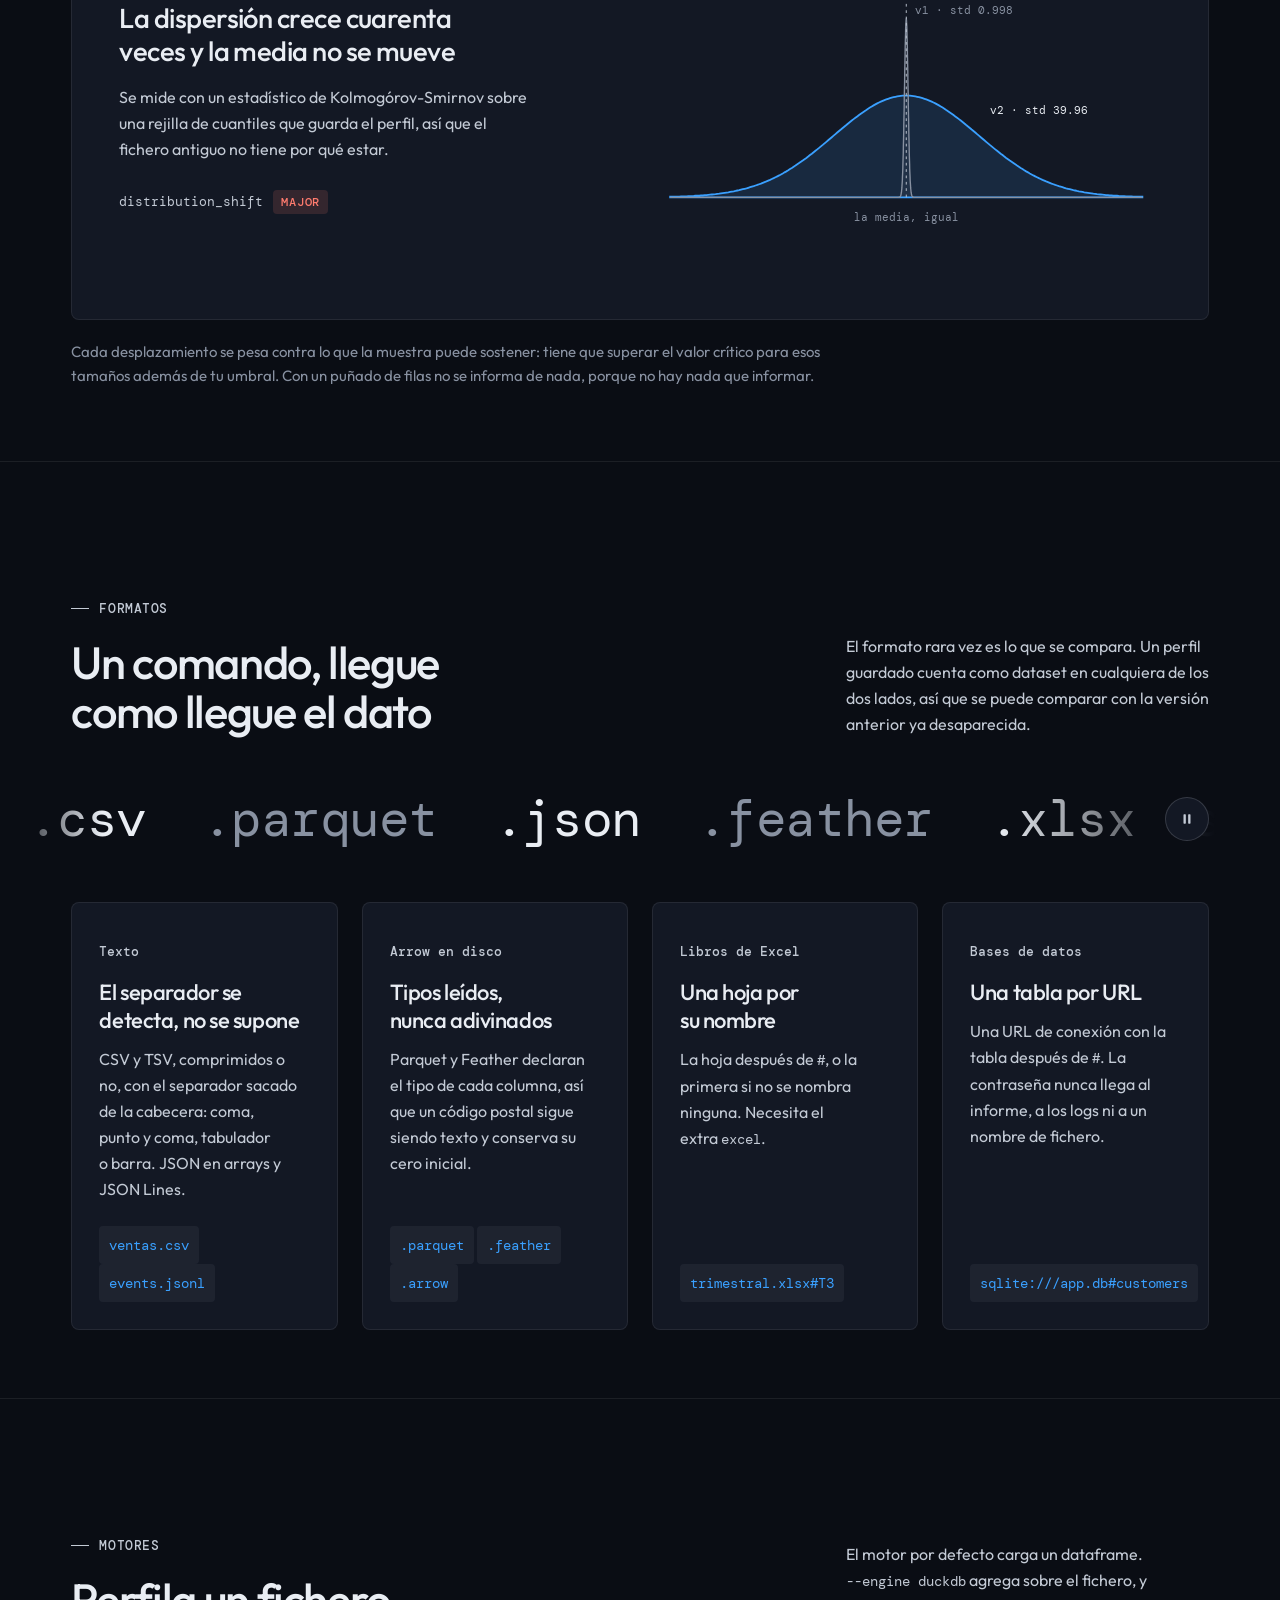
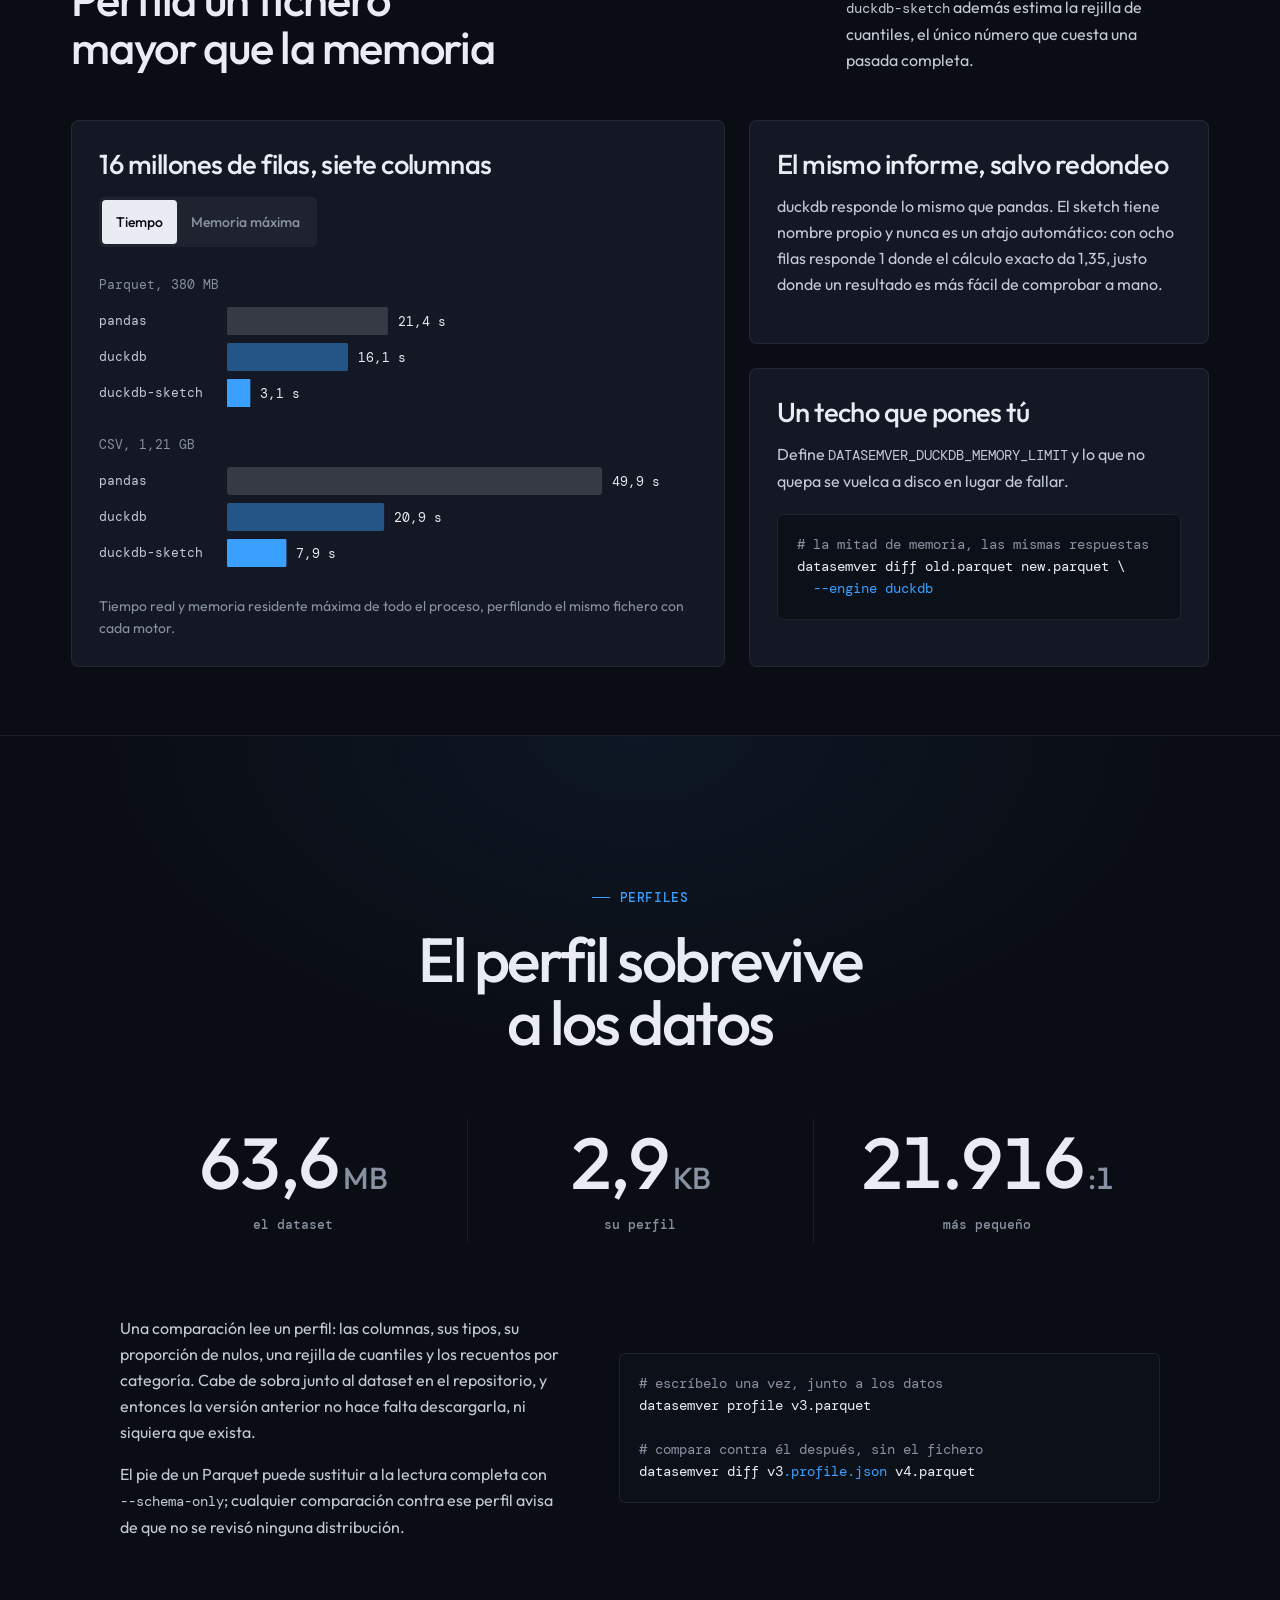
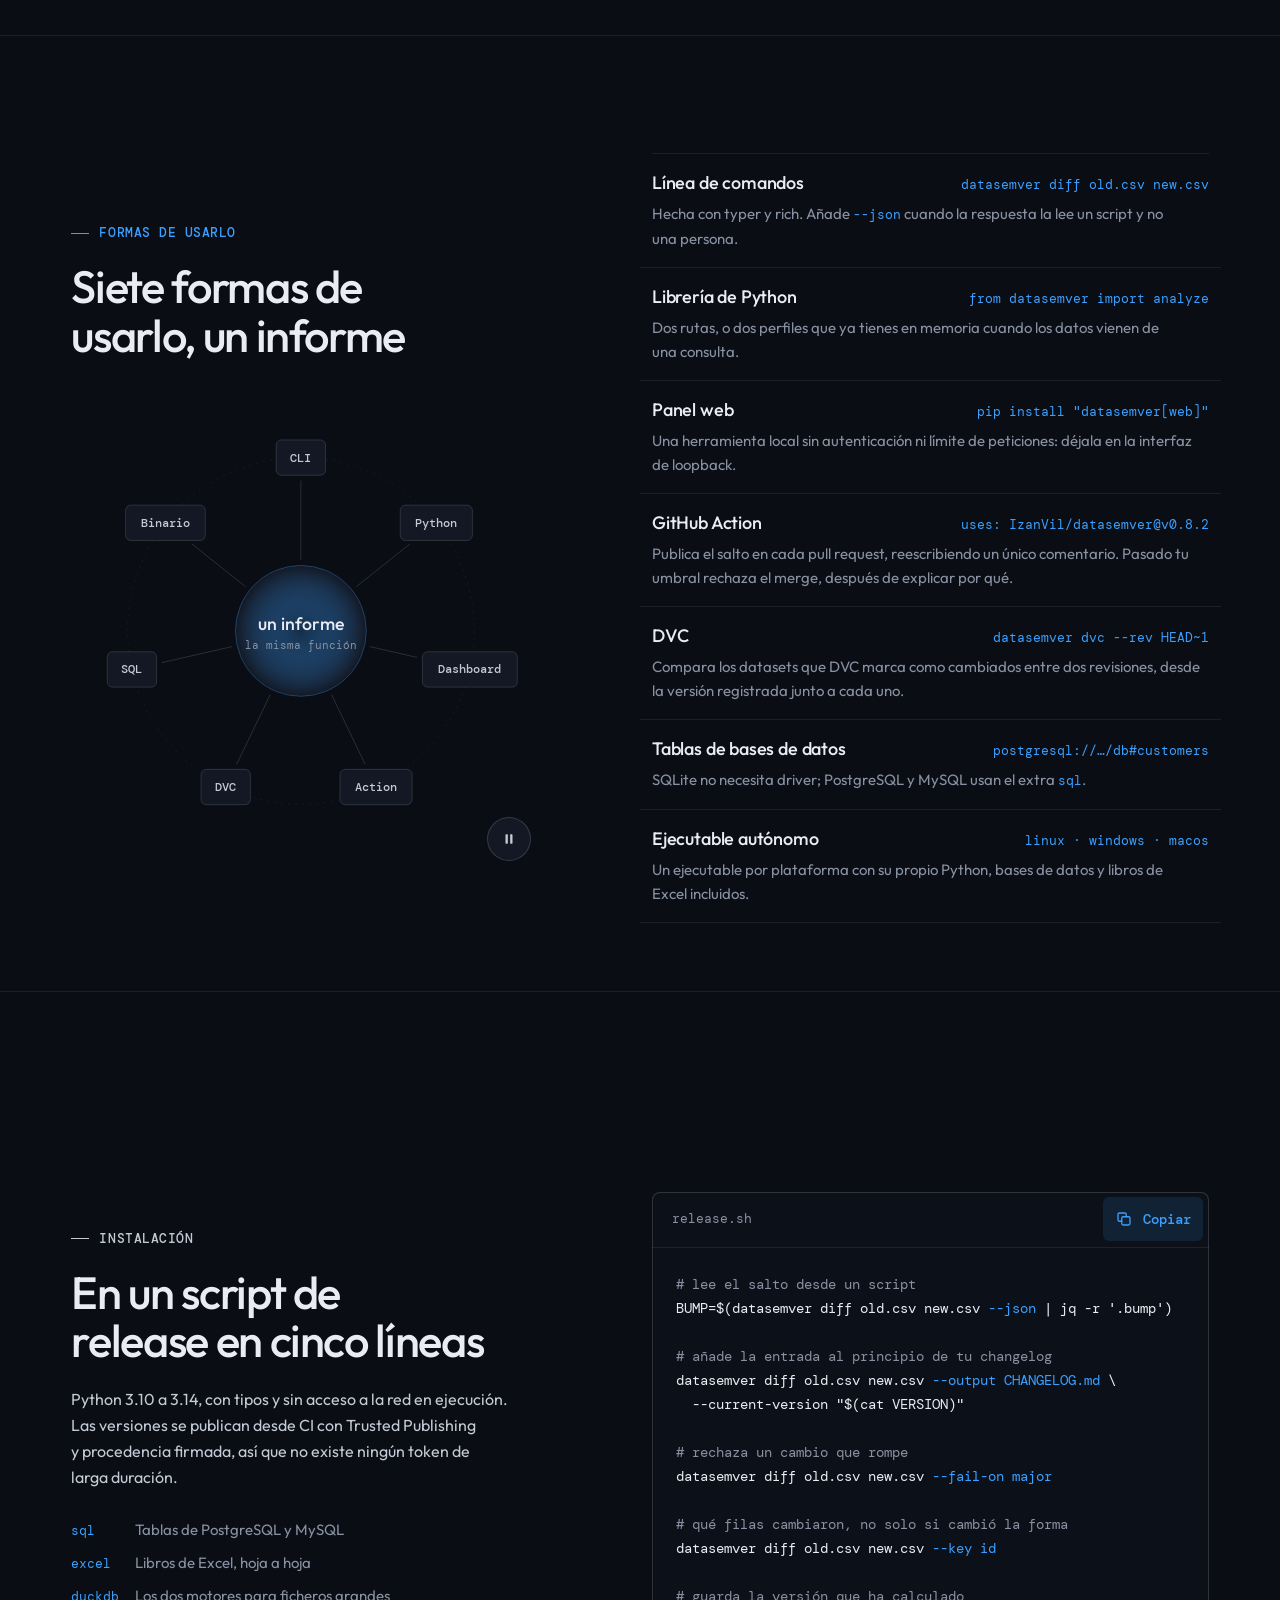
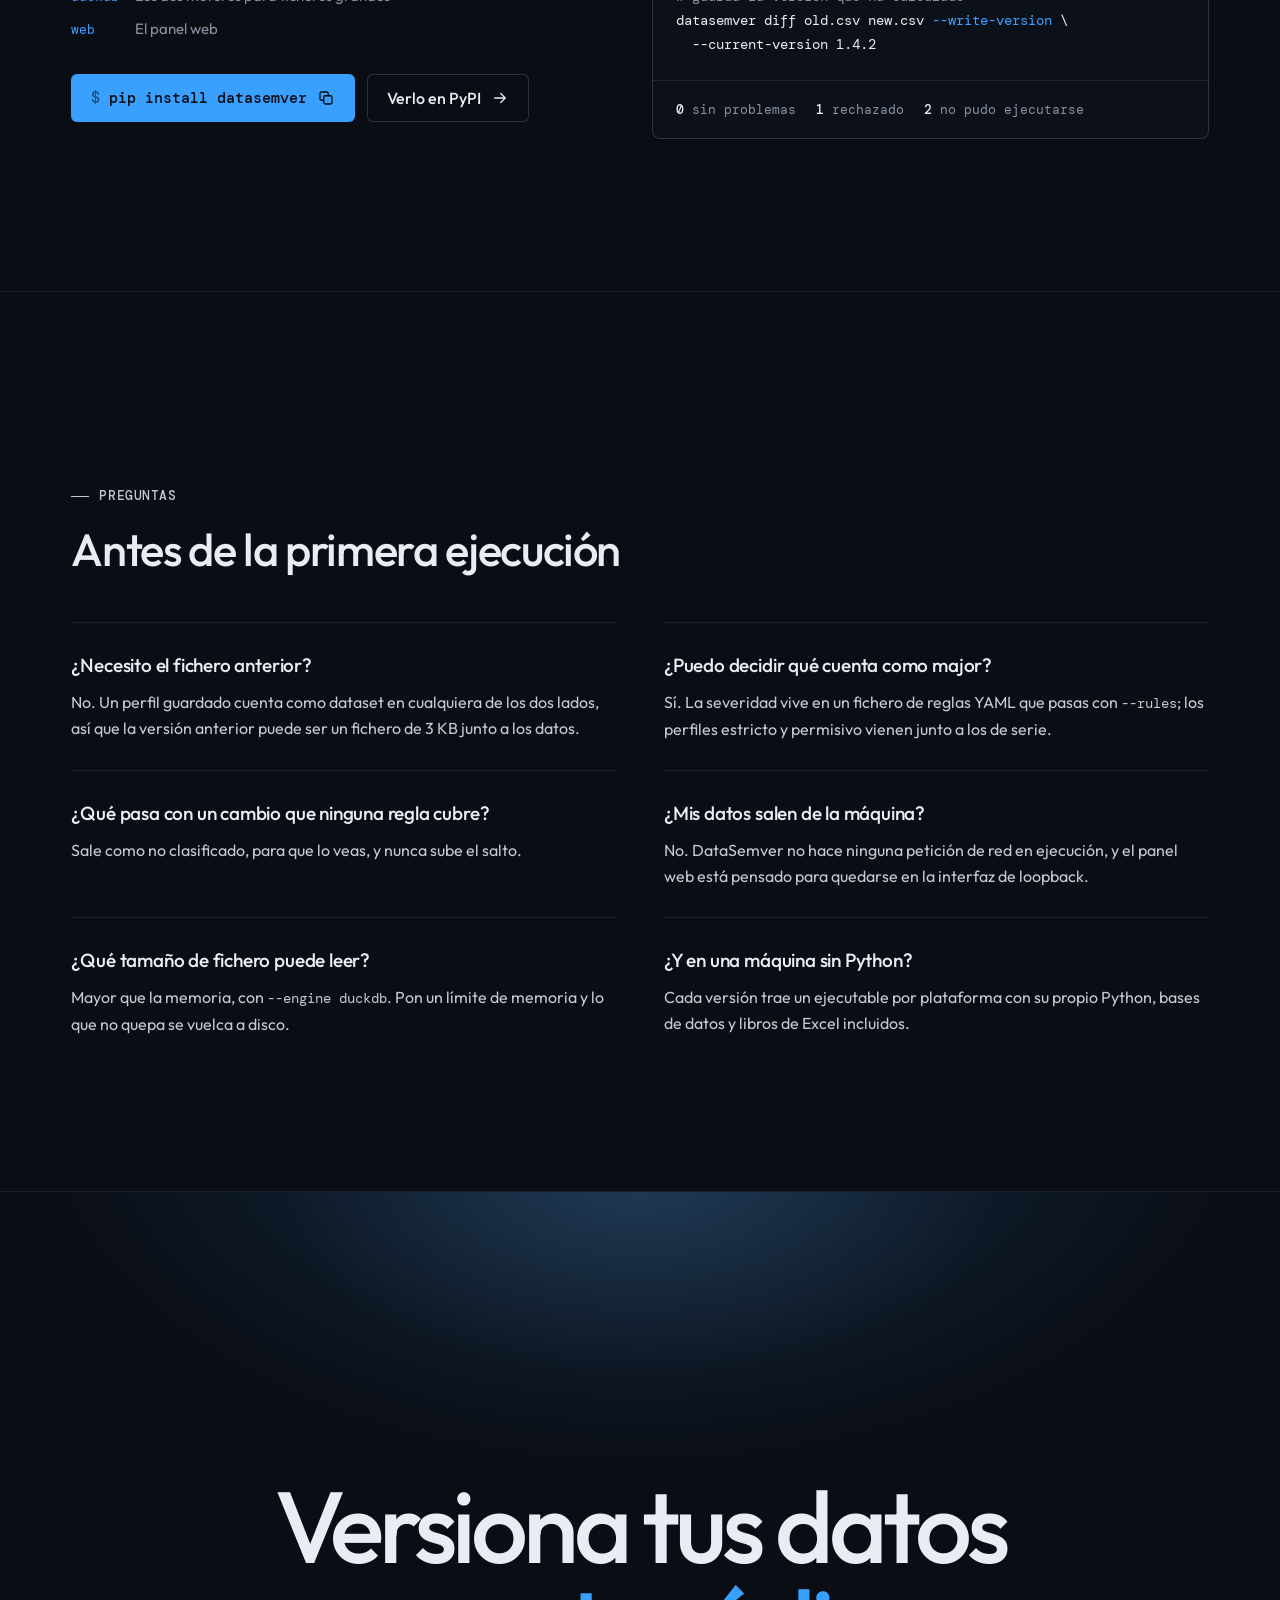
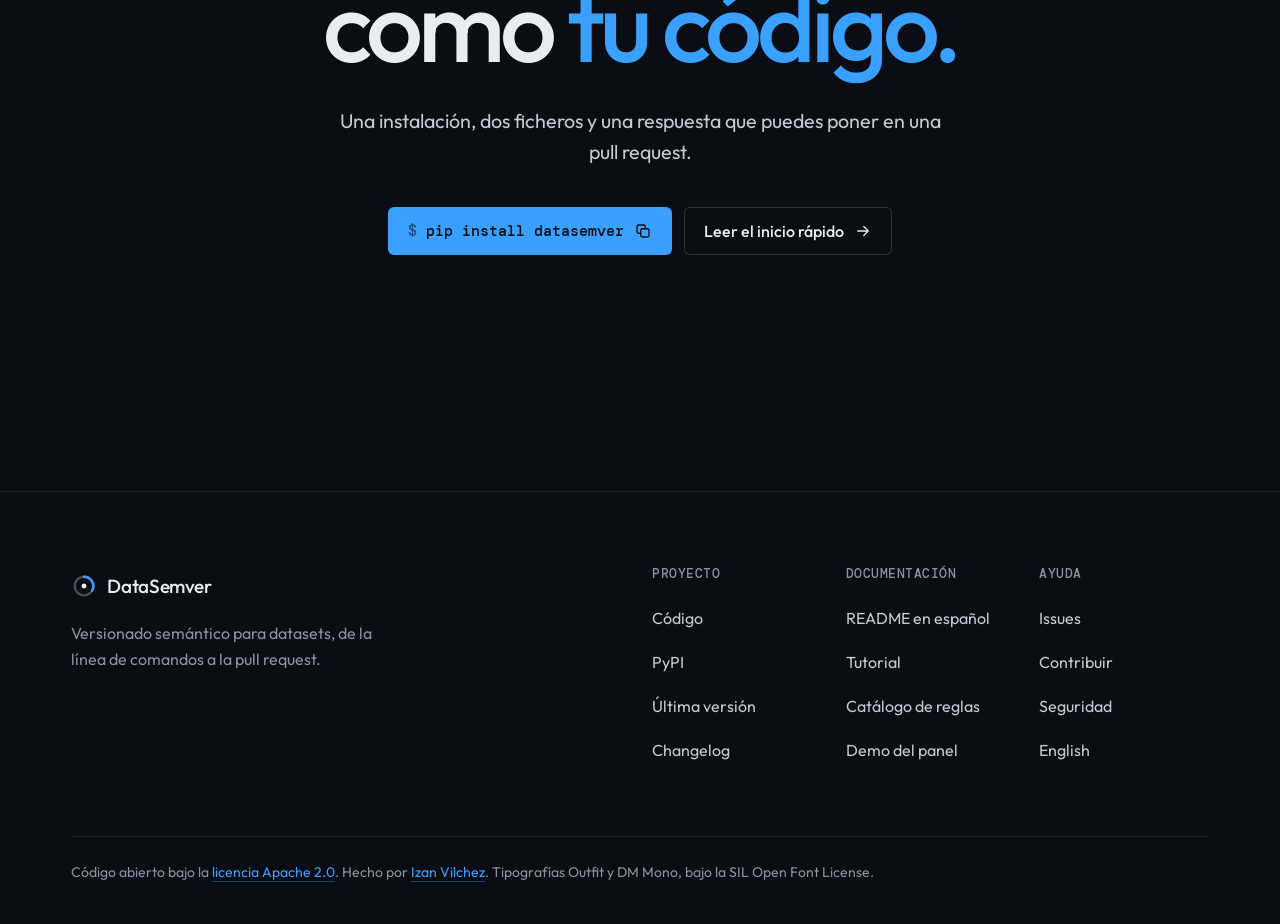
==== commit 6d9b33d0: "redesign the project site A new page in English and Spanish around the same content: a real terminal" ====
--- a/es/index.html
+++ b/es/index.html
@@ -1,5 +1,5 @@
 <!doctype html>
-<html lang="es">
+<html lang="es" class="no-js">
 <head>
 <meta charset="utf-8">
 <meta name="viewport" content="width=device-width, initial-scale=1">
@@ -9,476 +9,576 @@
 <link rel="canonical" href="https://izanvil.github.io/datasemver/es/">
 <link rel="alternate" hreflang="en" href="https://izanvil.github.io/datasemver/">
 <link rel="alternate" hreflang="es" href="https://izanvil.github.io/datasemver/es/">
+<link rel="alternate" hreflang="x-default" href="https://izanvil.github.io/datasemver/">
 <meta property="og:title" content="DataSemver, versionado semántico para datasets">
-<meta property="og:description" content="Tus datos han cambiado. DataSemver te dice si eso es un patch, un minor o una versión que rompe.">
+<meta property="og:description" content="Tus datos han cambiado. DataSemver te dice si eso es un patch, un minor o una versión que rompe, y escribe la entrada del changelog.">
 <meta property="og:type" content="website">
 <meta property="og:url" content="https://izanvil.github.io/datasemver/es/">
 <meta property="og:site_name" content="DataSemver">
 <meta property="og:locale" content="es_ES">
-<meta property="og:image" content="https://raw.githubusercontent.com/IzanVil/datasemver/main/docs/assets/cli-diff.png">
-<meta property="og:image:width" content="1287">
-<meta property="og:image:height" content="1222">
-<meta property="og:image:alt" content="Terminal con un salto MAJOR de 0.0.0 a 1.0.0 y la tabla de cada columna que cambió.">
+<meta property="og:image" content="https://izanvil.github.io/datasemver/img/og.png">
+<meta property="og:image:width" content="1200">
+<meta property="og:image:height" content="630">
+<meta property="og:image:alt" content="Una terminal que propone un salto MAJOR de 1.4.2 a 2.0.0, con las columnas y las reglas que lo deciden.">
 <meta name="twitter:card" content="summary_large_image">
-<meta name="theme-color" content="#fbfbfc" media="(prefers-color-scheme: light)">
-<meta name="theme-color" content="#0b0e14" media="(prefers-color-scheme: dark)">
-<link rel="preconnect" href="https://fonts.googleapis.com">
-<link rel="preconnect" href="https://fonts.gstatic.com" crossorigin>
-<link rel="stylesheet" href="https://fonts.googleapis.com/css2?family=Archivo:wdth,wght@62..125,400..800&family=IBM+Plex+Mono:wght@400;500;600&display=swap">
-<script>document.documentElement.classList.add("js");setTimeout(function(){var r=document.documentElement;if(!r.classList.contains("ready"))r.classList.remove("js")},5000)</script>
+<meta name="theme-color" content="#0a0d14">
+<link rel="preload" href="../fonts/outfit.woff2" as="font" type="font/woff2" crossorigin>
 <link rel="stylesheet" href="../site.css">
+<script>document.documentElement.classList.replace("no-js","js");if(!matchMedia("(prefers-reduced-motion: reduce)").matches){document.documentElement.classList.add("m-enter");setTimeout(function(){document.documentElement.classList.add("m-go")},1400)}</script>
+<script type="application/ld+json">{"@context":"https://schema.org","@type":"SoftwareApplication","name":"DataSemver","applicationCategory":"DeveloperApplication","operatingSystem":"Linux, macOS, Windows","softwareVersion":"0.8.2","inLanguage":"es","license":"https://www.apache.org/licenses/LICENSE-2.0","url":"https://izanvil.github.io/datasemver/es/","downloadUrl":"https://pypi.org/project/datasemver/","codeRepository":"https://github.com/IzanVil/datasemver","offers":{"@type":"Offer","price":"0","priceCurrency":"EUR"},"author":{"@type":"Person","name":"Izan Vilchez","url":"https://github.com/IzanVil"}}</script>
 </head>
 <body>
-
-<div class="topbar">
-<div class="page">
-  <nav class="nav">
-    <a class="mark" href="./">
-      <svg class="mark-glyph" viewBox="0 0 32 32" aria-hidden="true" focusable="false">
-        <rect x="3" y="7" width="10.5" height="18" rx="2.2" fill="currentColor" opacity="0.86"/>
-        <rect x="18.5" y="7" width="10.5" height="18" rx="2.2" fill="currentColor" opacity="0.86"/>
-        <rect x="14.9" y="3.5" width="2.2" height="25" rx="1.1" fill="var(--accent)"/>
+<svg width="0" height="0" style="position:absolute" aria-hidden="true" focusable="false">
+  <symbol id="i-arrow" viewBox="0 0 24 24"><path d="M5 12h14M13 6l6 6-6 6" fill="none" stroke="currentColor" stroke-width="1.75" stroke-linecap="round" stroke-linejoin="round"/></symbol>
+  <symbol id="i-to" viewBox="0 0 16 16"><path d="M2.5 8h11M9.5 4l4 4-4 4" fill="none" stroke="currentColor" stroke-width="1.5" stroke-linecap="round" stroke-linejoin="round"/></symbol>
+  <symbol id="i-copy" viewBox="0 0 24 24"><g fill="none" stroke="currentColor" stroke-width="1.75" stroke-linecap="round" stroke-linejoin="round"><rect x="9" y="9" width="11" height="11" rx="2"/><path d="M15 9V6a2 2 0 0 0-2-2H6a2 2 0 0 0-2 2v7a2 2 0 0 0 2 2h3"/></g></symbol>
+  <symbol id="i-check" viewBox="0 0 24 24"><path d="M5 12.5l4.5 4.5L19 7.5" fill="none" stroke="currentColor" stroke-width="2" stroke-linecap="round" stroke-linejoin="round"/></symbol>
+  <symbol id="i-chev" viewBox="0 0 24 24"><path d="M6 9l6 6 6-6" fill="none" stroke="currentColor" stroke-width="2" stroke-linecap="round" stroke-linejoin="round"/></symbol>
+  <symbol id="i-menu" viewBox="0 0 24 24"><path d="M4 7h16M4 12h16M4 17h16" fill="none" stroke="currentColor" stroke-width="1.75" stroke-linecap="round"/></symbol>
+  <symbol id="i-close" viewBox="0 0 24 24"><path d="M6 6l12 12M18 6L6 18" fill="none" stroke="currentColor" stroke-width="1.75" stroke-linecap="round"/></symbol>
+  <symbol id="i-lock" viewBox="0 0 16 16"><g fill="none" stroke="currentColor" stroke-width="1.4"><rect x="3" y="7" width="10" height="7" rx="1.5"/><path d="M5.5 7V5a2.5 2.5 0 0 1 5 0v2"/></g></symbol>
+  <symbol id="i-pause" viewBox="0 0 24 24"><rect x="6" y="4" width="4" height="16" rx="1" fill="currentColor"/><rect x="14" y="4" width="4" height="16" rx="1" fill="currentColor"/></symbol>
+  <symbol id="i-play" viewBox="0 0 24 24"><path d="M7 4.5v15l12-7.5z" fill="currentColor"/></symbol>
+  <symbol id="i-gh" viewBox="0 0 16 16"><path fill="currentColor" d="M8 0C3.58 0 0 3.58 0 8c0 3.54 2.29 6.53 5.47 7.59.4.07.55-.17.55-.38 0-.19-.01-.82-.01-1.49-2.01.37-2.53-.49-2.69-.94-.09-.23-.48-.94-.82-1.13-.28-.15-.68-.52-.01-.53.63-.01 1.08.58 1.23.82.72 1.21 1.87.87 2.33.66.07-.52.28-.87.51-1.07-1.78-.2-3.64-.89-3.64-3.95 0-.87.31-1.59.82-2.15-.08-.2-.36-1.02.08-2.12 0 0 .67-.21 2.2.82.64-.18 1.32-.27 2-.27.68 0 1.36.09 2 .27 1.53-1.04 2.2-.82 2.2-.82.44 1.1.16 1.92.08 2.12.51.56.82 1.27.82 2.15 0 3.07-1.87 3.75-3.65 3.95.29.25.54.73.54 1.48 0 1.07-.01 1.93-.01 2.2 0 .21.15.46.55.38A8.01 8.01 0 0 0 16 8c0-4.42-3.58-8-8-8z"/></symbol>
+</svg>
+<a class="skip" href="#main">Saltar al contenido</a>
+
+<header class="nav" id="nav">
+  <div class="wrap nav__bar">
+    <a class="mark" href="./" aria-label="DataSemver, inicio">
+      <svg viewBox="0 0 32 32" aria-hidden="true" focusable="false"><circle cx="16" cy="16" r="11.5" fill="none" stroke="currentColor" stroke-width="3" opacity="0.28"/><path d="M16 4.5a11.5 11.5 0 0 1 9.96 17.25" fill="none" style="stroke: var(--accent)" stroke-width="3" stroke-linecap="round"/><circle cx="16" cy="16" r="3" fill="currentColor"/></svg>
+      <span>DataSemver</span>
+    </a>
+    <ul class="nav__links">
+      <li><a href="#decide">Cómo decide</a></li>
+      <li><a href="#measure">Qué mide</a></li>
+      <li class="wide"><a href="#formats">Formatos</a></li>
+      <li class="wide"><a href="#engines">Motores</a></li>
+      <li><button type="button" aria-expanded="false" aria-controls="mega" data-mega>Formas de usarlo <svg aria-hidden="true"><use href="#i-chev"/></svg></button></li>
+    </ul>
+    <div class="nav__end">
+      <a class="nav__lang" href="../" hreflang="en" lang="en" aria-label="Read in English">EN</a>
+      <a class="nav__icon" href="https://github.com/IzanVil/datasemver" aria-label="Código en GitHub"><svg aria-hidden="true"><use href="#i-gh"/></svg></a>
+      <a class="btn" href="#install">Instalarlo</a>
+      <button class="nav__icon nav__menu" type="button" aria-expanded="false" aria-controls="sheet" aria-label="Abrir el menú" data-menu><svg aria-hidden="true"><use href="#i-menu"/></svg></button>
+    </div>
+  </div>
+  <div class="mega" id="mega">
+    <div class="wrap mega__inner">
+      <div class="mega__intro">
+        <p class="h4">Siete formas de usarlo, un informe</p>
+        <p>Todas llaman a la misma función, así que la respuesta nunca depende de dónde preguntes.</p>
+      </div>
+      <ul class="mega__list">
+        <li><a href="#way-cli"><strong>Línea de comandos</strong><span>Una tabla para personas, JSON para scripts</span></a></li>
+        <li><a href="#way-python"><strong>Librería de Python</strong><span>Dos rutas, o dos perfiles en memoria</span></a></li>
+        <li><a href="#dashboard"><strong>Panel web</strong><span>El mismo informe en el navegador</span></a></li>
+        <li><a href="#way-action"><strong>GitHub Action</strong><span>El salto en cada pull request</span></a></li>
+        <li><a href="#way-dvc"><strong>DVC</strong><span>Lo que cambió entre dos revisiones</span></a></li>
+        <li><a href="#way-sql"><strong>Tablas de bases de datos</strong><span>SQLite, PostgreSQL y MySQL</span></a></li>
+        <li><a href="#way-binary"><strong>Ejecutable autónomo</strong><span>Para máquinas sin Python</span></a></li>
+      </ul>
+    </div>
+  </div>
+</header>
+
+<div class="sheet" id="sheet">
+  <ul>
+    <li><a href="#decide">Cómo decide</a></li>
+    <li><a href="#measure">Qué mide</a></li>
+    <li><a href="#formats">Formatos</a></li>
+    <li><a href="#engines">Motores</a></li>
+    <li><a href="#ways">Formas de usarlo</a></li>
+    <li><a href="#faq">Preguntas</a></li>
+    <li><a href="../" hreflang="en" lang="en">Read in English</a></li>
+  </ul>
+  <div class="actions">
+    <a class="btn" href="#install">Instalarlo</a>
+    <a class="btn btn--quiet" href="https://github.com/IzanVil/datasemver">Ver el código</a>
+  </div>
+</div>
+
+<main id="main">
+
+<section class="hero" aria-labelledby="hero-h" data-enter>
+  <div class="wrap">
+    <div class="grid hero__grid">
+      <div class="hero__text">
+        <p class="hero__eyebrow" data-up style="--u: 0">
+          <span>Código abierto</span><span class="dot" aria-hidden="true"></span><span>Apache 2.0</span><span class="dot" aria-hidden="true"></span><span>v0.8.2</span>
+        </p>
+        <h1 id="hero-h"><span class="ln" style="--l: 0"><span>Versionado semántico</span></span><span class="ln" style="--l: 1"><span>para datasets</span></span></h1>
+        <p class="lead" data-up style="--u: 1">Compara dos versiones de un dataset. DataSemver mide cada cambio con sus reglas, nombra el salto de versión que merece y escribe la entrada del changelog que explica por qué.</p>
+        <div class="actions" data-up style="--u: 2">
+          <button class="btn btn--cmd" type="button" data-copy="pip install datasemver" aria-label="Copiar el comando de instalación: pip install datasemver">
+            <span><span class="prompt">$ </span>pip install datasemver</span>
+            <svg class="when-idle" aria-hidden="true"><use href="#i-copy"/></svg><svg class="when-done" aria-hidden="true"><use href="#i-check"/></svg>
+          </button>
+          <a class="btn btn--tonal" href="#dashboard">Abrir la demo <svg class="arrow" aria-hidden="true"><use href="#i-arrow"/></svg></a>
+        </div>
+        <dl class="hero__facts" data-up style="--u: 3">
+          <dt>20 reglas</dt><dd>deciden major, minor o patch, y cada una es tuya</dd>
+          <dt>6 formatos</dt><dd>CSV, JSON, Parquet, Feather, Excel y SQL, un solo comando</dd>
+        </dl>
+      </div>
+      <div class="hero__media">
+        <div class="hero__panel">
+          <canvas data-grain aria-hidden="true"></canvas>
+          <img class="hero__shot" src="../img/terminal-diff.webp" srcset="../img/terminal-diff-1x.webp 833w, ../img/terminal-diff.webp 1666w" sizes="(max-width: 640px) 560px, 700px" width="833" height="1034" alt="Una terminal que ejecuta datasemver diff sobre dos versiones de un fichero de pedidos en la 1.4.2. Propone un salto MAJOR a la 2.0.0: se eliminó la columna coupon, se añadió channel, las filas pasaron de 6 a 8 y los nulos de customer bajaron a cero. Debajo, la entrada del changelog.">
+        </div>
+        <div class="float" aria-hidden="true">
+          <p class="float__top"><span class="float__label">Lo decide</span><span class="float__ver">1.4.2 <svg class="to"><use href="#i-to"/></svg> <strong>2.0.0</strong></span></p>
+          <p class="float__rule"><span>column_removed</span><span class="sev sev--major">major</span></p>
+        </div>
+      </div>
+    </div>
+  </div>
+</section>
+
+<section class="sec" id="dashboard" aria-labelledby="dashboard-h">
+  <div class="wrap">
+    <div class="head">
+      <div class="head__text">
+        <p class="label">Panel web</p>
+        <h2 id="dashboard-h">El mismo informe, en el navegador</h2>
+      </div>
+      <div class="head__side">
+        <p>Llama a la misma función que la línea de comandos, así que los dos coinciden por construcción. Este es el panel de verdad, reproduciendo una comparación grabada contra su backend.</p>
+        <a class="btn btn--quiet" href="../demo/">Abrir la demo a pantalla completa <svg class="arrow" aria-hidden="true"><use href="#i-arrow"/></svg></a>
+      </div>
+    </div>
+    <div class="app">
+      <div class="app__bar" aria-hidden="true">
+        <span class="app__url"><svg><use href="#i-lock"/></svg>127.0.0.1:8000</span>
+        <span class="app__note">Reproduce una ejecución grabada</span>
+      </div>
+      <iframe src="../demo/?embed" title="El panel de DataSemver, reproduciendo una comparación grabada (en inglés)" loading="lazy"></iframe>
+    </div>
+  </div>
+</section>
+
+<section class="sec" id="decide" aria-labelledby="decide-h">
+  <div class="wrap grid decide">
+    <div class="decide__text">
+      <p class="label">Cómo decide</p>
+      <h2 id="decide-h">El cambio más fuerte fija la versión</h2>
+      <p>Cada diferencia se compara con una regla, y cada regla lleva una severidad. La más alta que aparezca se convierte en el salto; las demás llegan igualmente al changelog.</p>
+      <p>La severidad vive en tu fichero de reglas, con perfiles estricto y permisivo junto a los de serie. Un cambio que ninguna regla cubre sale como no clasificado y nunca sube el salto.</p>
+      <a class="link-row" href="https://github.com/IzanVil/datasemver/blob/main/docs/rules.md">Leer el catálogo de reglas <svg class="arrow" aria-hidden="true"><use href="#i-arrow"/></svg></a>
+    </div>
+    <div class="lanes" data-loop role="group" aria-label="La comparación de la terminal de arriba, pasando por las reglas">
+      <div class="node">
+        <p class="node__label">Dos versiones</p>
+        <p class="node__body">orders_v1.csv<br>orders_v2.csv<br>en la 1.4.2</p>
+      </div>
+      <div class="wire" aria-hidden="true"></div>
+      <div class="node node--core">
+        <p class="node__label">Reglas</p>
+        <strong>20</strong>
+        <p class="node__body">5 coinciden</p>
+      </div>
+      <svg class="fan" viewBox="0 0 100 300" preserveAspectRatio="none" aria-hidden="true">
+        <path d="M0 150 C 50 150, 50 50, 100 50"/>
+        <path d="M0 150 L 100 150"/>
+        <path d="M0 150 C 50 150, 50 250, 100 250"/>
+        <path class="pulse" d="M0 150 C 50 150, 50 50, 100 50"/>
+        <path class="pulse" d="M0 150 L 100 150"/>
+        <path class="pulse" d="M0 150 C 50 150, 50 250, 100 250"/>
       </svg>
-      <span>Data<b>Semver</b></span>
-    </a>
-    <ul>
-      <li class="hide-sm"><a href="#decide">Cómo decide</a></li>
-      <li class="hide-sm"><a href="#measures">Qué mide</a></li>
-      <li class="hide-sm"><a href="#engines">Motores</a></li>
-      <li class="hide-sm"><a href="#surfaces">Cómo usarlo</a></li>
-      <li><a href="https://github.com/IzanVil/datasemver">GitHub</a></li>
-      <li><a href="https://pypi.org/project/datasemver/">PyPI</a></li>
-      <li><a class="swap" href="../" hreflang="en">EN</a></li>
-    </ul>
-  </nav>
-</div>
-</div>
-
-<div class="hero-wrap">
-<div class="page">
-  <header class="hero">
-    <div>
-      <h1>Tus datos cambiaron.<br><i>¿Qué versión les toca?</i></h1>
-      <p>Compara dos versiones de un dataset. Obtén el salto que merecen y la entrada de changelog que lo explica.</p>
-      <ul class="bumps" aria-label="Los tres saltos que puede dar una comparación, desde 1.4.2">
-        <li class="from" style="--i:0">1.4.2</li>
-        <li class="bump patch" style="--i:1"><b>patch</b> 1.4.3</li>
-        <li class="bump minor" style="--i:2"><b>minor</b> 1.5.0</li>
-        <li class="bump major" style="--i:3"><b>major</b> 2.0.0</li>
+      <ul class="lane-list">
+        <li class="lane lane--win">
+          <span class="sev sev--major">major</span>
+          <span class="lane__ver">1.4.2 <svg class="to" aria-hidden="true"><use href="#i-to"/></svg><span class="sr">a</span> <b>2.0.0</b></span>
+          <span class="lane__rules">column_removed</span>
+        </li>
+        <li class="lane">
+          <span class="sev sev--minor">minor</span>
+          <span class="lane__ver">1.4.2 <svg class="to" aria-hidden="true"><use href="#i-to"/></svg><span class="sr">a</span> <b>1.5.0</b></span>
+          <span class="lane__rules">column_added, row_count_increased</span>
+        </li>
+        <li class="lane">
+          <span class="sev sev--patch">patch</span>
+          <span class="lane__ver">1.4.2 <svg class="to" aria-hidden="true"><use href="#i-to"/></svg><span class="sr">a</span> <b>1.4.3</b></span>
+          <span class="lane__rules">nulls_fixed, minor_stat_change</span>
+        </li>
       </ul>
-      <div class="start">
-        <div class="snippet">
-          <span><i>$</i> pip install datasemver</span>
-          <button type="button" data-copy="pip install datasemver" data-done="Copiado" data-fail="Pulsa Ctrl+C" aria-live="polite">Copiar</button>
-        </div>
-        <a class="go" href="https://github.com/IzanVil/datasemver/blob/main/README.es.md#inicio-rápido">Inicio rápido</a>
-      </div>
-    </div>
-    <div class="shot-hero">
-      <a class="zoom" href="https://raw.githubusercontent.com/IzanVil/datasemver/main/docs/assets/cli-hero.png" target="_blank" rel="noopener"><img src="https://raw.githubusercontent.com/IzanVil/datasemver/main/docs/assets/cli-hero.png" width="2086" height="2199" fetchpriority="high"
-           alt="Terminal ejecutando datasemver diff sobre dos exportaciones pequeñas de pedidos. Un panel indica un salto sugerido MAJOR, de 1.4.2 a 2.0.0. Una tabla compara el tipo, la proporción de nulos y la cardinalidad de cada columna, una segunda tabla clasifica cinco cambios por severidad, y la entrada de changelog generada cierra la ejecución."></a>
-    </div>
-  </header>
-</div>
-<div class="ticker" aria-hidden="true">
-  <ul class="ticker-track">
-    <li class="major">column_removed</li>
-    <li class="minor">column_added</li>
-    <li class="patch">nulls_fixed</li>
-    <li class="major">type_changed_incompatible</li>
-    <li class="minor">row_count_increased</li>
-    <li class="patch">minor_stat_change</li>
-    <li class="major">column_renamed</li>
-    <li class="minor">row_count_decreased</li>
-    <li class="patch">type_changed_compatible</li>
-    <li class="major">distribution_shift</li>
-    <li class="minor">new_category_added</li>
-    <li class="major">psi_greater_than</li>
-    <li class="minor">category_removed</li>
-    <li class="major">row_count_decrease_greater_than</li>
-    <li class="minor">cardinality_changed</li>
-    <li class="major">null_ratio_increase_greater_than</li>
-    <li class="minor">nulls_introduced</li>
-    <li class="minor">rows_modified</li>
-    <li class="minor">rows_replaced</li>
-    <li class="minor">category_balance_shift</li>
-  </ul>
-</div>
-</div>
-
-<div class="page">
-  <dl class="facts">
-    <div><dt>Lee</dt><dd>CSV, JSON, Parquet, Feather, Excel, SQL</dd></div>
-    <div><dt>Python</dt><dd>3.10 a 3.14</dd></div>
-    <div><dt>Reglas por defecto</dt><dd><span data-count="20">20</span></dd></div>
-    <div><dt>Tests</dt><dd><span data-count="747">747</span> al 99%</dd></div>
-    <div><dt>Licencia</dt><dd>Apache 2.0</dd></div>
-  </dl>
-</div>
-
-<div class="page">
-
-  <section class="reason">
-    <h2>El código tiene SemVer. <span>Los datos no.</span></h2>
-    <p>
-      Una columna eliminada, un teléfono que se convirtió en cadena, una distribución que se
-      desplazó en silencio. Todo eso rompe a quien está aguas abajo. Y todo eso suele
-      publicarse como «se actualizó el dataset».
-    </p>
-    <p>
-      DataSemver hace ese impacto explícito y revisable, para que publicar un dataset se pueda
-      discutir como se discute publicar una librería.
-    </p>
-  </section>
-
-  <section id="decide" class="band">
-    <h2>Cómo decide</h2>
-    <p class="say">
-      Cada diferencia se contrasta contra una regla, y cada regla lleva una severidad. La
-      severidad más alta encontrada se convierte en el salto, y por eso el orden de abajo es
-      el argumento entero y no una forma de agrupar tres tarjetas.
-    </p>
-
-    <div class="ladder">
-      <div class="rung major">
-        <div class="rung-head"><span class="tag">major</span><span class="next">1.4.2 &rarr; <b>2.0.0</b></span></div>
-        <div>
-          <h3>Las consultas existentes pueden romperse</h3>
-          <p>Algo de lo que ya dependen los consumidores ha desaparecido, o ahora significa otra cosa.</p>
-        </div>
-        <ul class="rules">
-          <li>column_removed</li><li>type_changed_incompatible</li>
-          <li>column_renamed</li><li>distribution_shift</li>
-          <li>psi_greater_than</li>
+      <p class="lanes__verdict"><span>Gana la severidad más alta</span><strong>propone <b>2.0.0</b></strong></p>
+    </div>
+  </div>
+</section>
+
+<section class="sec" id="measure" aria-labelledby="measure-h">
+  <div class="wrap">
+    <div class="head">
+      <div class="head__text">
+        <p class="label">Qué mide</p>
+        <h2 id="measure-h">Distribuciones, no solo esquemas</h2>
+      </div>
+      <div class="head__side">
+        <p>Una columna puede reconstruirse alrededor de su media sin moverla. Estos cambios rompen a todo el que va detrás, y una comparación de esquemas y medias no ve ninguno.</p>
+      </div>
+    </div>
+    <div class="tour">
+      <div class="tabs" role="tablist" aria-label="Cambios que mide">
+        <span class="tabs__ink" aria-hidden="true"></span>
+        <button class="tab" role="tab" id="tab-shape" aria-controls="panel-shape" aria-selected="true">Una forma</button>
+        <button class="tab" role="tab" id="tab-balance" aria-controls="panel-balance" aria-selected="false" tabindex="-1">Un reparto</button>
+        <button class="tab" role="tab" id="tab-time" aria-controls="panel-time" aria-selected="false" tabindex="-1">Una ventana de tiempo</button>
+        <button class="tab" role="tab" id="tab-rows" aria-controls="panel-rows" aria-selected="false" tabindex="-1">Filas, por clave</button>
+      </div>
+      <div class="panel" role="tabpanel" id="panel-shape" aria-labelledby="tab-shape">
+        <div class="panel__text">
+          <h3>La dispersión crece cuarenta veces y la media no se mueve</h3>
+          <p>Se mide con un estadístico de Kolmogórov-Smirnov sobre una rejilla de cuantiles que guarda el perfil, así que el fichero antiguo no tiene por qué estar.</p>
+          <div class="chips"><span class="chip chip--rule">distribution_shift <span class="sev sev--major">major</span></span></div>
+        </div>
+        <figure class="panel__fig"><svg viewBox="0 0 560 280" role="img" aria-labelledby="fig-shape-t">
+            <title id="fig-shape-t">Dos distribuciones con la misma media: la versión uno, un pico estrecho con desviación típica 0,998; la dos, extendida con 39,96.</title>
+            <line class="fig-axis" x1="20" y1="236" x2="540" y2="236"/>
+            <path class="fig-new" d="M20.0 235.4 L22.0 235.4 L24.0 235.3 L26.0 235.3 L28.0 235.2 L30.0 235.2 L32.0 235.1 L34.0 235.0 L36.0 234.9 L38.0 234.9 L40.0 234.8 L42.0 234.7 L44.0 234.6 L46.0 234.5 L48.0 234.3 L50.0 234.2 L52.0 234.1 L54.0 233.9 L56.0 233.8 L58.0 233.6 L60.0 233.5 L62.0 233.3 L64.0 233.1 L66.0 232.9 L68.0 232.7 L70.0 232.5 L72.0 232.2 L74.0 232.0 L76.0 231.7 L78.0 231.4 L80.0 231.1 L82.0 230.8 L84.0 230.5 L86.0 230.1 L88.0 229.7 L90.0 229.4 L92.0 229.0 L94.0 228.5 L96.0 228.1 L98.0 227.6 L100.0 227.1 L102.0 226.6 L104.0 226.1 L106.0 225.5 L108.0 224.9 L110.0 224.3 L112.0 223.7 L114.0 223.0 L116.0 222.4 L118.0 221.6 L120.0 220.9 L122.0 220.1 L124.0 219.3 L126.0 218.5 L128.0 217.6 L130.0 216.8 L132.0 215.8 L134.0 214.9 L136.0 213.9 L138.0 212.9 L140.0 211.9 L142.0 210.8 L144.0 209.7 L146.0 208.5 L148.0 207.4 L150.0 206.2 L152.0 204.9 L154.0 203.7 L156.0 202.4 L158.0 201.1 L160.0 199.7 L162.0 198.3 L164.0 196.9 L166.0 195.5 L168.0 194.0 L170.0 192.6 L172.0 191.1 L174.0 189.5 L176.0 188.0 L178.0 186.4 L180.0 184.8 L182.0 183.2 L184.0 181.6 L186.0 179.9 L188.0 178.3 L190.0 176.6 L192.0 174.9 L194.0 173.2 L196.0 171.5 L198.0 169.8 L200.0 168.1 L202.0 166.4 L204.0 164.7 L206.0 163.0 L208.0 161.4 L210.0 159.7 L212.0 158.0 L214.0 156.4 L216.0 154.7 L218.0 153.1 L220.0 151.5 L222.0 149.9 L224.0 148.4 L226.0 146.9 L228.0 145.4 L230.0 143.9 L232.0 142.5 L234.0 141.1 L236.0 139.8 L238.0 138.4 L240.0 137.2 L242.0 136.0 L244.0 134.8 L246.0 133.7 L248.0 132.6 L250.0 131.6 L252.0 130.7 L254.0 129.8 L256.0 128.9 L258.0 128.2 L260.0 127.5 L262.0 126.8 L264.0 126.2 L266.0 125.7 L268.0 125.3 L270.0 124.9 L272.0 124.6 L274.0 124.3 L276.0 124.1 L278.0 124.0 L280.0 124.0 L282.0 124.0 L284.0 124.1 L286.0 124.3 L288.0 124.6 L290.0 124.9 L292.0 125.3 L294.0 125.7 L296.0 126.2 L298.0 126.8 L300.0 127.5 L302.0 128.2 L304.0 128.9 L306.0 129.8 L308.0 130.7 L310.0 131.6 L312.0 132.6 L314.0 133.7 L316.0 134.8 L318.0 136.0 L320.0 137.2 L322.0 138.4 L324.0 139.8 L326.0 141.1 L328.0 142.5 L330.0 143.9 L332.0 145.4 L334.0 146.9 L336.0 148.4 L338.0 149.9 L340.0 151.5 L342.0 153.1 L344.0 154.7 L346.0 156.4 L348.0 158.0 L350.0 159.7 L352.0 161.4 L354.0 163.0 L356.0 164.7 L358.0 166.4 L360.0 168.1 L362.0 169.8 L364.0 171.5 L366.0 173.2 L368.0 174.9 L370.0 176.6 L372.0 178.3 L374.0 179.9 L376.0 181.6 L378.0 183.2 L380.0 184.8 L382.0 186.4 L384.0 188.0 L386.0 189.5 L388.0 191.1 L390.0 192.6 L392.0 194.0 L394.0 195.5 L396.0 196.9 L398.0 198.3 L400.0 199.7 L402.0 201.1 L404.0 202.4 L406.0 203.7 L408.0 204.9 L410.0 206.2 L412.0 207.4 L414.0 208.5 L416.0 209.7 L418.0 210.8 L420.0 211.9 L422.0 212.9 L424.0 213.9 L426.0 214.9 L428.0 215.8 L430.0 216.8 L432.0 217.6 L434.0 218.5 L436.0 219.3 L438.0 220.1 L440.0 220.9 L442.0 221.6 L444.0 222.4 L446.0 223.0 L448.0 223.7 L450.0 224.3 L452.0 224.9 L454.0 225.5 L456.0 226.1 L458.0 226.6 L460.0 227.1 L462.0 227.6 L464.0 228.1 L466.0 228.5 L468.0 229.0 L470.0 229.4 L472.0 229.7 L474.0 230.1 L476.0 230.5 L478.0 230.8 L480.0 231.1 L482.0 231.4 L484.0 231.7 L486.0 232.0 L488.0 232.2 L490.0 232.5 L492.0 232.7 L494.0 232.9 L496.0 233.1 L498.0 233.3 L500.0 233.5 L502.0 233.6 L504.0 233.8 L506.0 233.9 L508.0 234.1 L510.0 234.2 L512.0 234.3 L514.0 234.5 L516.0 234.6 L518.0 234.7 L520.0 234.8 L522.0 234.9 L524.0 234.9 L526.0 235.0 L528.0 235.1 L530.0 235.2 L532.0 235.2 L534.0 235.3 L536.0 235.3 L538.0 235.4 L540.0 235.4 L540 236 L20 236 Z"/>
+            <path class="fig-old" d="M20.0 236.0 L270.0 236.0 L270.2 236.0 L270.4 236.0 L270.5 236.0 L270.7 236.0 L270.9 236.0 L271.0 236.0 L271.2 236.0 L271.4 236.0 L271.5 236.0 L271.7 236.0 L271.8 236.0 L272.0 235.9 L272.2 235.9 L272.3 235.9 L272.5 235.8 L272.7 235.8 L272.8 235.7 L273.0 235.6 L273.2 235.4 L273.3 235.2 L273.5 235.0 L273.7 234.7 L273.8 234.3 L274.0 233.8 L274.2 233.2 L274.3 232.5 L274.5 231.5 L274.7 230.4 L274.8 229.0 L275.0 227.4 L275.2 225.4 L275.3 223.1 L275.5 220.4 L275.7 217.3 L275.8 213.6 L276.0 209.5 L276.2 204.8 L276.3 199.5 L276.5 193.6 L276.7 187.1 L276.8 180.0 L277.0 172.4 L277.2 164.1 L277.3 155.4 L277.5 146.3 L277.7 136.8 L277.8 127.0 L278.0 117.1 L278.2 107.2 L278.3 97.5 L278.5 88.1 L278.7 79.1 L278.8 70.7 L279.0 63.0 L279.2 56.3 L279.3 50.6 L279.5 46.0 L279.7 42.7 L279.8 40.7 L280.0 40.0 L280.2 40.7 L280.3 42.7 L280.5 46.0 L280.7 50.6 L280.8 56.3 L281.0 63.0 L281.2 70.7 L281.3 79.1 L281.5 88.1 L281.7 97.5 L281.8 107.2 L282.0 117.1 L282.2 127.0 L282.3 136.8 L282.5 146.3 L282.7 155.4 L282.8 164.1 L283.0 172.4 L283.2 180.0 L283.3 187.1 L283.5 193.6 L283.7 199.5 L283.8 204.8 L284.0 209.5 L284.2 213.6 L284.3 217.3 L284.5 220.4 L284.7 223.1 L284.8 225.4 L285.0 227.4 L285.2 229.0 L285.3 230.4 L285.5 231.5 L285.7 232.5 L285.8 233.2 L286.0 233.8 L286.2 234.3 L286.3 234.7 L286.5 235.0 L286.7 235.2 L286.8 235.4 L287.0 235.6 L287.2 235.7 L287.3 235.8 L287.5 235.8 L287.7 235.9 L287.8 235.9 L288.0 235.9 L288.2 236.0 L288.3 236.0 L288.5 236.0 L288.6 236.0 L288.8 236.0 L289.0 236.0 L289.1 236.0 L289.3 236.0 L289.5 236.0 L289.6 236.0 L289.8 236.0 L290.0 236.0 L540.0 236.0"/>
+            <line class="fig-mean" x1="280" y1="236" x2="280" y2="20"/>
+            <text class="fig-text" x="290" y="34">v1 · std 0.998</text>
+            <text class="fig-text fig-text--ink" x="372" y="144">v2 · std 39.96</text>
+            <text class="fig-text" x="280" y="262" text-anchor="middle">la media, igual</text>
+          </svg></figure>
+      </div>
+      <div class="panel" role="tabpanel" id="panel-balance" aria-labelledby="tab-balance" hidden>
+        <div class="panel__text">
+          <h3>Las dos etiquetas siguen ahí, en otra proporción</h3>
+          <p>El conjunto de categorías no cambia, así que contar valores distintos no ve nada. Se mide con el índice de estabilidad de la población (PSI).</p>
+          <div class="chips"><span class="chip chip--rule">psi_greater_than: 0.25 <span class="sev sev--major">major</span></span></div>
+        </div>
+        <figure class="panel__fig"><svg viewBox="0 0 560 230" role="img" aria-labelledby="fig-balance-t">
+            <title id="fig-balance-t">La proporción de la etiqueta ok pasa del 50,3 al 99,0 por ciento, y ko del 49,7 al 1,0, con las dos etiquetas aún presentes.</title>
+            <text class="fig-text" x="0" y="66">v1</text><rect class="fig-bar-old" x="92" y="40" width="225.3" height="40" rx="4"/><rect class="fig-bar-old-2" x="320.3" y="40" width="219.7" height="40" rx="4"/>
+            <text class="fig-text fig-text--ink" x="106" y="66">ok 50.3%</text>
+            <text class="fig-text" x="334.3" y="66">ko 49.7%</text>
+            <text class="fig-text" x="0" y="166">v2</text><rect class="fig-bar-new" x="92" y="140" width="443.5" height="40" rx="4"/><rect class="fig-bar-new-2" x="538.5" y="140" width="2.0" height="40" rx="4"/>
+            <text class="fig-text" x="106" y="166" style="fill: var(--accent-ink)">ok 99.0%</text>
+            <text class="fig-text" x="540" y="206" text-anchor="end">ko 1.0%</text>
+          </svg></figure>
+      </div>
+      <div class="panel" role="tabpanel" id="panel-time" aria-labelledby="tab-time" hidden>
+        <div class="panel__text">
+          <h3>Los mismos mil días, seis años después</h3>
+          <p>Una columna de fechas se compara por dónde cae de verdad, así que un export que se desplazó, o que ahora cubre la mitad del periodo, es un cambio y no un silencio.</p>
+          <div class="chips"><span class="chip chip--rule">distribution_shift <span class="sev sev--major">major</span></span></div>
+        </div>
+        <figure class="panel__fig"><svg viewBox="0 0 560 210" role="img" aria-labelledby="fig-time-t">
+            <title id="fig-time-t">La versión uno cubre mil días desde enero de 2020; la dos, los mismos mil días desde enero de 2026.</title>
+            <line class="fig-grid" x1="92.0" y1="16" x2="92.0" y2="176"/><text class="fig-text" x="92.0" y="200" text-anchor="middle">2020</text><line class="fig-grid" x1="181.6" y1="16" x2="181.6" y2="176"/><text class="fig-text" x="181.6" y="200" text-anchor="middle">22</text><line class="fig-grid" x1="271.2" y1="16" x2="271.2" y2="176"/><text class="fig-text" x="271.2" y="200" text-anchor="middle">24</text><line class="fig-grid" x1="360.8" y1="16" x2="360.8" y2="176"/><text class="fig-text" x="360.8" y="200" text-anchor="middle">2026</text><line class="fig-grid" x1="450.4" y1="16" x2="450.4" y2="176"/><text class="fig-text" x="450.4" y="200" text-anchor="middle">28</text><line class="fig-grid" x1="540.0" y1="16" x2="540.0" y2="176"/><text class="fig-text" x="540.0" y="200" text-anchor="middle">30</text>
+            <text class="fig-text" x="0" y="66">v1</text>
+            <rect class="fig-bar-old" x="92.0" y="40" width="122.5" height="40" rx="4"/>
+            <text class="fig-text" x="0" y="136">v2</text>
+            <rect class="fig-bar-new" x="360.8" y="110" width="122.5" height="40" rx="4"/>
+          </svg></figure>
+      </div>
+      <div class="panel" role="tabpanel" id="panel-rows" aria-labelledby="tab-rows" hidden>
+        <div class="panel__text">
+          <h3>Un tercio de las filas reescrito, el perfil casi quieto</h3>
+          <p>Con <code>--key</code>, las filas se emparejan en vez de resumirse. Valores sacados de la misma distribución mantienen la forma de la columna, y son otro dataset para quien hace joins contra él.</p>
+          <div class="chips"><span class="chip chip--rule">rows_modified <span class="sev sev--minor">minor</span></span></div>
+        </div>
+        <figure class="panel__fig"><svg viewBox="0 0 560 230" role="img" aria-labelledby="fig-rows-t">
+            <title id="fig-rows-t">Trescientas filas emparejadas por id, cien de ellas reescritas.</title>
+            <path class="fig-cell" d="M28 10h14v14h-14zM100 10h14v14h-14zM118 10h14v14h-14zM154 10h14v14h-14zM172 10h14v14h-14zM190 10h14v14h-14zM208 10h14v14h-14zM226 10h14v14h-14zM262 10h14v14h-14zM298 10h14v14h-14zM352 10h14v14h-14zM370 10h14v14h-14zM424 10h14v14h-14zM442 10h14v14h-14zM478 10h14v14h-14zM514 10h14v14h-14zM532 10h14v14h-14zM28 28h14v14h-14zM64 28h14v14h-14zM100 28h14v14h-14zM118 28h14v14h-14zM136 28h14v14h-14zM154 28h14v14h-14zM172 28h14v14h-14zM190 28h14v14h-14zM208 28h14v14h-14zM262 28h14v14h-14zM316 28h14v14h-14zM352 28h14v14h-14zM388 28h14v14h-14zM406 28h14v14h-14zM460 28h14v14h-14zM478 28h14v14h-14zM496 28h14v14h-14zM514 28h14v14h-14zM532 28h14v14h-14zM10 46h14v14h-14zM28 46h14v14h-14zM46 46h14v14h-14zM82 46h14v14h-14zM100 46h14v14h-14zM118 46h14v14h-14zM136 46h14v14h-14zM154 46h14v14h-14zM190 46h14v14h-14zM208 46h14v14h-14zM280 46h14v14h-14zM298 46h14v14h-14zM316 46h14v14h-14zM334 46h14v14h-14zM388 46h14v14h-14zM406 46h14v14h-14zM424 46h14v14h-14zM442 46h14v14h-14zM496 46h14v14h-14zM514 46h14v14h-14zM532 46h14v14h-14zM10 64h14v14h-14zM28 64h14v14h-14zM46 64h14v14h-14zM64 64h14v14h-14zM172 64h14v14h-14zM244 64h14v14h-14zM280 64h14v14h-14zM298 64h14v14h-14zM334 64h14v14h-14zM352 64h14v14h-14zM370 64h14v14h-14zM388 64h14v14h-14zM406 64h14v14h-14zM424 64h14v14h-14zM460 64h14v14h-14zM478 64h14v14h-14zM514 64h14v14h-14zM28 82h14v14h-14zM46 82h14v14h-14zM100 82h14v14h-14zM118 82h14v14h-14zM136 82h14v14h-14zM154 82h14v14h-14zM172 82h14v14h-14zM226 82h14v14h-14zM244 82h14v14h-14zM262 82h14v14h-14zM280 82h14v14h-14zM298 82h14v14h-14zM316 82h14v14h-14zM334 82h14v14h-14zM352 82h14v14h-14zM370 82h14v14h-14zM388 82h14v14h-14zM460 82h14v14h-14zM478 82h14v14h-14zM496 82h14v14h-14zM514 82h14v14h-14zM532 82h14v14h-14zM28 100h14v14h-14zM46 100h14v14h-14zM64 100h14v14h-14zM82 100h14v14h-14zM118 100h14v14h-14zM136 100h14v14h-14zM154 100h14v14h-14zM172 100h14v14h-14zM190 100h14v14h-14zM226 100h14v14h-14zM244 100h14v14h-14zM262 100h14v14h-14zM280 100h14v14h-14zM298 100h14v14h-14zM334 100h14v14h-14zM352 100h14v14h-14zM370 100h14v14h-14zM388 100h14v14h-14zM424 100h14v14h-14zM478 100h14v14h-14zM496 100h14v14h-14zM514 100h14v14h-14zM532 100h14v14h-14zM46 118h14v14h-14zM64 118h14v14h-14zM82 118h14v14h-14zM100 118h14v14h-14zM118 118h14v14h-14zM136 118h14v14h-14zM154 118h14v14h-14zM172 118h14v14h-14zM190 118h14v14h-14zM208 118h14v14h-14zM226 118h14v14h-14zM244 118h14v14h-14zM280 118h14v14h-14zM316 118h14v14h-14zM334 118h14v14h-14zM370 118h14v14h-14zM388 118h14v14h-14zM424 118h14v14h-14zM460 118h14v14h-14zM478 118h14v14h-14zM496 118h14v14h-14zM532 118h14v14h-14zM10 136h14v14h-14zM28 136h14v14h-14zM46 136h14v14h-14zM64 136h14v14h-14zM82 136h14v14h-14zM100 136h14v14h-14zM136 136h14v14h-14zM154 136h14v14h-14zM172 136h14v14h-14zM190 136h14v14h-14zM208 136h14v14h-14zM226 136h14v14h-14zM244 136h14v14h-14zM262 136h14v14h-14zM298 136h14v14h-14zM316 136h14v14h-14zM352 136h14v14h-14zM370 136h14v14h-14zM406 136h14v14h-14zM460 136h14v14h-14zM478 136h14v14h-14zM532 136h14v14h-14zM10 154h14v14h-14zM28 154h14v14h-14zM46 154h14v14h-14zM82 154h14v14h-14zM118 154h14v14h-14zM136 154h14v14h-14zM172 154h14v14h-14zM226 154h14v14h-14zM244 154h14v14h-14zM262 154h14v14h-14zM316 154h14v14h-14zM334 154h14v14h-14zM352 154h14v14h-14zM388 154h14v14h-14zM442 154h14v14h-14zM496 154h14v14h-14zM514 154h14v14h-14zM532 154h14v14h-14zM28 172h14v14h-14zM64 172h14v14h-14zM82 172h14v14h-14zM136 172h14v14h-14zM154 172h14v14h-14zM190 172h14v14h-14zM208 172h14v14h-14zM226 172h14v14h-14zM244 172h14v14h-14zM280 172h14v14h-14zM316 172h14v14h-14zM334 172h14v14h-14zM370 172h14v14h-14zM388 172h14v14h-14zM406 172h14v14h-14zM424 172h14v14h-14zM460 172h14v14h-14zM496 172h14v14h-14zM514 172h14v14h-14z"/>
+            <path class="fig-cell fig-cell--hit" d="M10 10h14v14h-14zM46 10h14v14h-14zM64 10h14v14h-14zM82 10h14v14h-14zM136 10h14v14h-14zM244 10h14v14h-14zM280 10h14v14h-14zM316 10h14v14h-14zM334 10h14v14h-14zM388 10h14v14h-14zM406 10h14v14h-14zM460 10h14v14h-14zM496 10h14v14h-14zM10 28h14v14h-14zM46 28h14v14h-14zM82 28h14v14h-14zM226 28h14v14h-14zM244 28h14v14h-14zM280 28h14v14h-14zM298 28h14v14h-14zM334 28h14v14h-14zM370 28h14v14h-14zM424 28h14v14h-14zM442 28h14v14h-14zM64 46h14v14h-14zM172 46h14v14h-14zM226 46h14v14h-14zM244 46h14v14h-14zM262 46h14v14h-14zM352 46h14v14h-14zM370 46h14v14h-14zM460 46h14v14h-14zM478 46h14v14h-14zM82 64h14v14h-14zM100 64h14v14h-14zM118 64h14v14h-14zM136 64h14v14h-14zM154 64h14v14h-14zM190 64h14v14h-14zM208 64h14v14h-14zM226 64h14v14h-14zM262 64h14v14h-14zM316 64h14v14h-14zM442 64h14v14h-14zM496 64h14v14h-14zM532 64h14v14h-14zM10 82h14v14h-14zM64 82h14v14h-14zM82 82h14v14h-14zM190 82h14v14h-14zM208 82h14v14h-14zM406 82h14v14h-14zM424 82h14v14h-14zM442 82h14v14h-14zM10 100h14v14h-14zM100 100h14v14h-14zM208 100h14v14h-14zM316 100h14v14h-14zM406 100h14v14h-14zM442 100h14v14h-14zM460 100h14v14h-14zM10 118h14v14h-14zM28 118h14v14h-14zM262 118h14v14h-14zM298 118h14v14h-14zM352 118h14v14h-14zM406 118h14v14h-14zM442 118h14v14h-14zM514 118h14v14h-14zM118 136h14v14h-14zM280 136h14v14h-14zM334 136h14v14h-14zM388 136h14v14h-14zM424 136h14v14h-14zM442 136h14v14h-14zM496 136h14v14h-14zM514 136h14v14h-14zM64 154h14v14h-14zM100 154h14v14h-14zM154 154h14v14h-14zM190 154h14v14h-14zM208 154h14v14h-14zM280 154h14v14h-14zM298 154h14v14h-14zM370 154h14v14h-14zM406 154h14v14h-14zM424 154h14v14h-14zM460 154h14v14h-14zM478 154h14v14h-14zM10 172h14v14h-14zM46 172h14v14h-14zM100 172h14v14h-14zM118 172h14v14h-14zM172 172h14v14h-14zM262 172h14v14h-14zM298 172h14v14h-14zM352 172h14v14h-14zM442 172h14v14h-14zM478 172h14v14h-14zM532 172h14v14h-14z"/>
+            <text class="fig-text" x="10" y="218">300 filas emparejadas por id · 100 reescritas</text>
+          </svg></figure>
+      </div>
+    </div>
+    <p class="measure-note">Cada desplazamiento se pesa contra lo que la muestra puede sostener: tiene que superar el valor crítico para esos tamaños además de tu umbral. Con un puñado de filas no se informa de nada, porque no hay nada que informar.</p>
+  </div>
+</section>
+
+<section class="sec" id="formats" aria-labelledby="formats-h">
+  <div class="wrap">
+    <div class="head">
+      <div class="head__text">
+        <p class="label">Formatos</p>
+        <h2 id="formats-h">Un comando, llegue como llegue el dato</h2>
+      </div>
+      <div class="head__side">
+        <p>El formato rara vez es lo que se compara. Un perfil guardado cuenta como dataset en cualquiera de los dos lados, así que se puede comparar con la versión anterior ya desaparecida.</p>
+      </div>
+    </div>
+  </div>
+  <div class="marquee-wrap" data-marquee>
+    <div class="marquee">
+      <div class="marquee__track">
+        <ul class="marquee__group">
+          <li>.csv</li><li>.parquet</li><li>.json</li><li>.feather</li><li>.xlsx</li><li>sqlite://</li><li>.tsv.gz</li><li>.jsonl</li><li>.arrow</li><li>postgresql://</li><li>.ndjson</li><li>mysql://</li><li>.csv.gz</li><li>.profile.json</li>
         </ul>
-      </div>
-      <div class="rung minor">
-        <div class="rung-head"><span class="tag">minor</span><span class="next">1.4.2 &rarr; <b>1.5.0</b></span></div>
-        <div>
-          <h3>Información nueva, los contratos se mantienen</h3>
-          <p>Hay más de lo que había, y nada de lo que estaba se ha movido.</p>
-        </div>
-        <ul class="rules">
-          <li>column_added</li><li>row_count_increased</li>
-          <li>new_category_added</li><li>cardinality_changed</li>
-          <li>category_balance_shift</li><li>rows_modified</li>
+        <ul class="marquee__group" aria-hidden="true">
+          <li>.csv</li><li>.parquet</li><li>.json</li><li>.feather</li><li>.xlsx</li><li>sqlite://</li><li>.tsv.gz</li><li>.jsonl</li><li>.arrow</li><li>postgresql://</li><li>.ndjson</li><li>mysql://</li><li>.csv.gz</li><li>.profile.json</li>
         </ul>
       </div>
-      <div class="rung patch">
-        <div class="rung-head"><span class="tag">patch</span><span class="next">1.4.2 &rarr; <b>1.4.3</b></span></div>
-        <div>
-          <h3>El mismo significado, mejores datos</h3>
-          <p>El dataset dice lo que ya decía, con menos huecos o menos ruido.</p>
-        </div>
-        <ul class="rules">
-          <li>nulls_fixed</li><li>minor_stat_change</li><li>type_changed_compatible</li>
+    </div>
+    <button class="pause" type="button" aria-pressed="false" aria-label="Pausar la lista de formatos en movimiento" data-pause>
+      <svg class="bars-icon" aria-hidden="true"><use href="#i-pause"/></svg><svg class="play" aria-hidden="true"><use href="#i-play"/></svg>
+    </button>
+  </div>
+  <div class="wrap">
+    <div class="cards">
+      <article class="card">
+        <p class="card__kicker">Texto</p>
+        <h3>El separador se detecta, no se supone</h3>
+        <p>CSV y TSV, comprimidos o no, con el separador sacado de la cabecera: coma, punto y coma, tabulador o barra. JSON en arrays y JSON Lines.</p>
+        <p class="code-line"><code>ventas.csv</code> <code>events.jsonl</code></p>
+      </article>
+      <article class="card">
+        <p class="card__kicker">Arrow en disco</p>
+        <h3>Tipos leídos, nunca adivinados</h3>
+        <p>Parquet y Feather declaran el tipo de cada columna, así que un código postal sigue siendo texto y conserva su cero inicial.</p>
+        <p class="code-line"><code>.parquet</code> <code>.feather</code> <code>.arrow</code></p>
+      </article>
+      <article class="card">
+        <p class="card__kicker">Libros de Excel</p>
+        <h3>Una hoja por su nombre</h3>
+        <p>La hoja después de <code>#</code>, o la primera si no se nombra ninguna. Necesita el extra <code>excel</code>.</p>
+        <p class="code-line"><code>trimestral.xlsx#T3</code></p>
+      </article>
+      <article class="card">
+        <p class="card__kicker">Bases de datos</p>
+        <h3>Una tabla por URL</h3>
+        <p>Una URL de conexión con la tabla después de <code>#</code>. La contraseña nunca llega al informe, a los logs ni a un nombre de fichero.</p>
+        <p class="code-line"><code>sqlite:///app.db#customers</code></p>
+      </article>
+    </div>
+  </div>
+</section>
+
+<section class="sec" id="engines" aria-labelledby="engines-h">
+  <div class="wrap">
+    <div class="head">
+      <div class="head__text">
+        <p class="label">Motores</p>
+        <h2 id="engines-h">Perfila un fichero mayor que la memoria</h2>
+      </div>
+      <div class="head__side">
+        <p>El motor por defecto carga un dataframe. <code>--engine duckdb</code> agrega sobre el fichero, y <code>duckdb-sketch</code> además estima la rejilla de cuantiles, el único número que cuesta una pasada completa.</p>
+      </div>
+    </div>
+    <div class="bento">
+      <article class="card" data-chart>
+        <div class="card__top">
+          <h3>16 millones de filas, siete columnas</h3>
+          <div class="seg" role="group" aria-label="Medida">
+            <button type="button" aria-pressed="true" data-metric="time">Tiempo</button>
+            <button type="button" aria-pressed="false" data-metric="memory">Memoria máxima</button>
+          </div>
+        </div>
+        <div class="chart">
+          <div class="chart__group">
+            <p>Parquet, 380 MB</p>
+            <div class="bar"><span class="bar__name">pandas</span><span class="bar__track"><span class="bar__fill" data-time="21.4" data-memory="3190"></span><span class="bar__value">21,4 s</span></span></div>
+            <div class="bar bar--duck"><span class="bar__name">duckdb</span><span class="bar__track"><span class="bar__fill" data-time="16.1" data-memory="1736"></span><span class="bar__value">16,1 s</span></span></div>
+            <div class="bar bar--sketch"><span class="bar__name">duckdb-sketch</span><span class="bar__track"><span class="bar__fill" data-time="3.1" data-memory="1246"></span><span class="bar__value">3,1 s</span></span></div>
+          </div>
+          <div class="chart__group">
+            <p>CSV, 1,21 GB</p>
+            <div class="bar"><span class="bar__name">pandas</span><span class="bar__track"><span class="bar__fill" data-time="49.9" data-memory="3311"></span><span class="bar__value">49,9 s</span></span></div>
+            <div class="bar bar--duck"><span class="bar__name">duckdb</span><span class="bar__track"><span class="bar__fill" data-time="20.9" data-memory="2856"></span><span class="bar__value">20,9 s</span></span></div>
+            <div class="bar bar--sketch"><span class="bar__name">duckdb-sketch</span><span class="bar__track"><span class="bar__fill" data-time="7.9" data-memory="1952"></span><span class="bar__value">7,9 s</span></span></div>
+          </div>
+        </div>
+        <p class="fine">Tiempo real y memoria residente máxima de todo el proceso, perfilando el mismo fichero con cada motor.</p>
+      </article>
+      <article class="card">
+        <h3>El mismo informe, salvo redondeo</h3>
+        <p>duckdb responde lo mismo que pandas. El sketch tiene nombre propio y nunca es un atajo automático: con ocho filas responde 1 donde el cálculo exacto da 1,35, justo donde un resultado es más fácil de comprobar a mano.</p>
+      </article>
+      <article class="card">
+        <h3>Un techo que pones tú</h3>
+        <p>Define <code>DATASEMVER_DUCKDB_MEMORY_LIMIT</code> y lo que no quepa se vuelca a disco en lugar de fallar.</p>
+<pre class="code"><span class="c"># la mitad de memoria, las mismas respuestas</span>
+datasemver diff old.parquet new.parquet \
+  <span class="k">--engine duckdb</span></pre>
+      </article>
+    </div>
+  </div>
+</section>
+
+<section class="sec statement" id="profile" aria-labelledby="profile-h">
+  <div class="wrap">
+    <p class="label">Perfiles</p>
+    <h2 id="profile-h">El perfil sobrevive a los datos</h2>
+    <div class="figures" data-counters>
+      <div><p class="fig-num" data-roll>63,6<span class="unit">MB</span></p><p class="fig-cap">el dataset</p></div>
+      <div><p class="fig-num" data-roll>2,9<span class="unit">KB</span></p><p class="fig-cap">su perfil</p></div>
+      <div><p class="fig-num" data-roll>21.916<span class="unit">:1</span></p><p class="fig-cap">más pequeño</p></div>
+    </div>
+    <div class="statement__body">
+      <div>
+        <p>Una comparación lee un perfil: las columnas, sus tipos, su proporción de nulos, una rejilla de cuantiles y los recuentos por categoría. Cabe de sobra junto al dataset en el repositorio, y entonces la versión anterior no hace falta descargarla, ni siquiera que exista.</p>
+        <p>El pie de un Parquet puede sustituir a la lectura completa con <code>--schema-only</code>; cualquier comparación contra ese perfil avisa de que no se revisó ninguna distribución.</p>
+      </div>
+<pre class="code"><span class="c"># escríbelo una vez, junto a los datos</span>
+datasemver profile v3.parquet
+
+<span class="c"># compara contra él después, sin el fichero</span>
+datasemver diff v3<span class="k">.profile.json</span> v4.parquet</pre>
+    </div>
+  </div>
+</section>
+
+<section class="sec" id="ways" aria-labelledby="ways-h">
+  <div class="wrap">
+    <div class="grid ways">
+      <div class="ways__side">
+        <p class="label">Formas de usarlo</p>
+        <h2 id="ways-h">Siete formas de usarlo, un informe</h2>
+        <div class="hub" data-loop>
+          <svg viewBox="0 0 520 520" aria-hidden="true">
+        <defs><radialGradient id="core-fill"><stop offset="0" style="stop-color: var(--accent)" stop-opacity="0.22"/><stop offset="1" style="stop-color: var(--surface)"/></radialGradient></defs>
+        <circle class="orbit" cx="260" cy="260" r="196"/>
+        <g data-way="cli"><line class="spoke" x1="260.0" y1="90.0" x2="260.0" y2="180.0"/><line class="spark" style="--i: 0" x1="260.0" y1="90.0" x2="260.0" y2="180.0"/><g class="hub__node"><rect x="232.1" y="44.0" width="55.8" height="40" rx="6"/><text x="260.0" y="64.0">CLI</text></g></g>
+        <g data-way="python"><line class="spoke" x1="383.5" y1="161.5" x2="322.5" y2="210.1"/><line class="spark" style="--i: 1" x1="383.5" y1="161.5" x2="322.5" y2="210.1"/><g class="hub__node"><rect x="372.4" y="117.8" width="81.6" height="40" rx="6"/><text x="413.2" y="137.8">Python</text></g></g>
+        <g data-way="dashboard"><line class="spoke" x1="391.5" y1="290.0" x2="338.0" y2="277.8"/><line class="spark" style="--i: 2" x1="391.5" y1="290.0" x2="338.0" y2="277.8"/><g class="hub__node"><rect x="397.4" y="283.6" width="107.4" height="40" rx="6"/><text x="451.1" y="303.6">Dashboard</text></g></g>
+        <g data-way="action"><line class="spoke" x1="332.8" y1="411.2" x2="294.7" y2="332.1"/><line class="spark" style="--i: 3" x1="332.8" y1="411.2" x2="294.7" y2="332.1"/><g class="hub__node"><rect x="304.2" y="416.6" width="81.6" height="40" rx="6"/><text x="345.0" y="436.6">Action</text></g></g>
+        <g data-way="dvc"><line class="spoke" x1="187.2" y1="411.2" x2="225.3" y2="332.1"/><line class="spark" style="--i: 4" x1="187.2" y1="411.2" x2="225.3" y2="332.1"/><g class="hub__node"><rect x="147.1" y="416.6" width="55.8" height="40" rx="6"/><text x="175.0" y="436.6">DVC</text></g></g>
+        <g data-way="sql"><line class="spoke" x1="102.7" y1="295.9" x2="182.0" y2="277.8"/><line class="spark" style="--i: 5" x1="102.7" y1="295.9" x2="182.0" y2="277.8"/><g class="hub__node"><rect x="41.0" y="283.6" width="55.8" height="40" rx="6"/><text x="68.9" y="303.6">SQL</text></g></g>
+        <g data-way="binary"><line class="spoke" x1="136.5" y1="161.5" x2="197.5" y2="210.1"/><line class="spark" style="--i: 6" x1="136.5" y1="161.5" x2="197.5" y2="210.1"/><g class="hub__node"><rect x="61.7" y="117.8" width="90.2" height="40" rx="6"/><text x="106.8" y="137.8">Binario</text></g></g>
+        <g class="hub__core"><circle cx="260" cy="260" r="74"/><text x="260" y="252">un informe</text><text class="sub" x="260" y="276">la misma función</text></g>
+        </svg>
+        </div>
+      </div>
+      <ul class="way-list">
+        <li class="way" id="way-cli" data-way="cli"><div class="way__top"><h3>Línea de comandos</h3><code>datasemver diff old.csv new.csv</code></div><p>Hecha con typer y rich. Añade <code>--json</code> cuando la respuesta la lee un script y no una persona.</p></li>
+        <li class="way" id="way-python" data-way="python"><div class="way__top"><h3>Librería de Python</h3><code>from datasemver import analyze</code></div><p>Dos rutas, o dos perfiles que ya tienes en memoria cuando los datos vienen de una consulta.</p></li>
+        <li class="way" data-way="dashboard"><div class="way__top"><h3>Panel web</h3><code>pip install "datasemver[web]"</code></div><p>Una herramienta local sin autenticación ni límite de peticiones: déjala en la interfaz de loopback.</p></li>
+        <li class="way" id="way-action" data-way="action"><div class="way__top"><h3>GitHub Action</h3><code>uses: IzanVil/datasemver@v0.8.2</code></div><p>Publica el salto en cada pull request, reescribiendo un único comentario. Pasado tu umbral rechaza el merge, después de explicar por qué.</p></li>
+        <li class="way" id="way-dvc" data-way="dvc"><div class="way__top"><h3>DVC</h3><code>datasemver dvc --rev HEAD~1</code></div><p>Compara los datasets que DVC marca como cambiados entre dos revisiones, desde la versión registrada junto a cada uno.</p></li>
+        <li class="way" id="way-sql" data-way="sql"><div class="way__top"><h3>Tablas de bases de datos</h3><code>postgresql://…/db#customers</code></div><p>SQLite no necesita driver; PostgreSQL y MySQL usan el extra <code>sql</code>.</p></li>
+        <li class="way" id="way-binary" data-way="binary"><div class="way__top"><h3>Ejecutable autónomo</h3><code>linux · windows · macos</code></div><p>Un ejecutable por plataforma con su propio Python, bases de datos y libros de Excel incluidos.</p></li>
+      </ul>
+    </div>
+  </div>
+</section>
+
+<section class="sec" id="install" aria-labelledby="install-h">
+  <div class="wrap grid install">
+    <div class="install__text">
+      <p class="label">Instalación</p>
+      <h2 id="install-h">En un script de release en cinco líneas</h2>
+      <p>Python 3.10 a 3.14, con tipos y sin acceso a la red en ejecución. Las versiones se publican desde CI con Trusted Publishing y procedencia firmada, así que no existe ningún token de larga duración.</p>
+      <dl class="extras">
+        <dt><code>sql</code></dt><dd>Tablas de PostgreSQL y MySQL</dd>
+        <dt><code>excel</code></dt><dd>Libros de Excel, hoja a hoja</dd>
+        <dt><code>duckdb</code></dt><dd>Los dos motores para ficheros grandes</dd>
+        <dt><code>web</code></dt><dd>El panel web</dd>
+      </dl>
+      <div class="actions">
+        <button class="btn btn--cmd" type="button" data-copy="pip install datasemver" aria-label="Copiar el comando de instalación: pip install datasemver">
+          <span><span class="prompt">$ </span>pip install datasemver</span>
+          <svg class="when-idle" aria-hidden="true"><use href="#i-copy"/></svg><svg class="when-done" aria-hidden="true"><use href="#i-check"/></svg>
+        </button>
+        <a class="btn btn--quiet" href="https://pypi.org/project/datasemver/">Verlo en PyPI <svg class="arrow" aria-hidden="true"><use href="#i-arrow"/></svg></a>
+      </div>
+    </div>
+    <div class="term">
+      <div class="term__bar">
+        <span>release.sh</span>
+        <button class="btn btn--tonal" type="button" data-copy-from="recipes" aria-label="Copiar los cinco comandos">
+          <svg class="when-idle" aria-hidden="true"><use href="#i-copy"/></svg><svg class="when-done" aria-hidden="true"><use href="#i-check"/></svg><span>Copiar</span>
+        </button>
+      </div>
+<pre class="code" id="recipes"><span class="c"># lee el salto desde un script</span>
+BUMP=$(datasemver diff old.csv new.csv <span class="k">--json</span> | jq -r '.bump')
+
+<span class="c"># añade la entrada al principio de tu changelog</span>
+datasemver diff old.csv new.csv <span class="k">--output CHANGELOG.md</span> \
+  --current-version "$(cat VERSION)"
+
+<span class="c"># rechaza un cambio que rompe</span>
+datasemver diff old.csv new.csv <span class="k">--fail-on major</span>
+
+<span class="c"># qué filas cambiaron, no solo si cambió la forma</span>
+datasemver diff old.csv new.csv <span class="k">--key id</span>
+
+<span class="c"># guarda la versión que ha calculado</span>
+datasemver diff old.csv new.csv <span class="k">--write-version</span> \
+  --current-version 1.4.2</pre>
+      <p class="exits"><span><b>0</b> sin problemas</span><span><b>1</b> rechazado</span><span><b>2</b> no pudo ejecutarse</span></p>
+    </div>
+  </div>
+</section>
+
+<section class="sec" id="faq" aria-labelledby="faq-h">
+  <div class="wrap">
+    <div class="head">
+      <div class="head__text">
+        <p class="label">Preguntas</p>
+        <h2 id="faq-h">Antes de la primera ejecución</h2>
+      </div>
+    </div>
+    <dl class="faq">
+      <div><dt>¿Necesito el fichero anterior?</dt><dd>No. Un perfil guardado cuenta como dataset en cualquiera de los dos lados, así que la versión anterior puede ser un fichero de 3 KB junto a los datos.</dd></div>
+      <div><dt>¿Puedo decidir qué cuenta como major?</dt><dd>Sí. La severidad vive en un fichero de reglas YAML que pasas con <code>--rules</code>; los perfiles estricto y permisivo vienen junto a los de serie.</dd></div>
+      <div><dt>¿Qué pasa con un cambio que ninguna regla cubre?</dt><dd>Sale como no clasificado, para que lo veas, y nunca sube el salto.</dd></div>
+      <div><dt>¿Mis datos salen de la máquina?</dt><dd>No. DataSemver no hace ninguna petición de red en ejecución, y el panel web está pensado para quedarse en la interfaz de loopback.</dd></div>
+      <div><dt>¿Qué tamaño de fichero puede leer?</dt><dd>Mayor que la memoria, con <code>--engine duckdb</code>. Pon un límite de memoria y lo que no quepa se vuelca a disco.</dd></div>
+      <div><dt>¿Y en una máquina sin Python?</dt><dd>Cada versión trae un ejecutable por plataforma con su propio Python, bases de datos y libros de Excel incluidos.</dd></div>
+    </dl>
+  </div>
+</section>
+
+<section class="sec close" aria-labelledby="close-h">
+  <div class="wrap">
+    <h2 class="close__type" id="close-h">Versiona tus datos como <em>tu código.</em></h2>
+    <p class="lead">Una instalación, dos ficheros y una respuesta que puedes poner en una pull request.</p>
+    <div class="actions">
+      <button class="btn btn--cmd" type="button" data-copy="pip install datasemver" aria-label="Copiar el comando de instalación: pip install datasemver">
+        <span><span class="prompt">$ </span>pip install datasemver</span>
+        <svg class="when-idle" aria-hidden="true"><use href="#i-copy"/></svg><svg class="when-done" aria-hidden="true"><use href="#i-check"/></svg>
+      </button>
+      <a class="btn btn--quiet" href="https://github.com/IzanVil/datasemver/blob/main/README.es.md#inicio-r%C3%A1pido">Leer el inicio rápido <svg class="arrow" aria-hidden="true"><use href="#i-arrow"/></svg></a>
+    </div>
+  </div>
+</section>
+
+</main>
+
+<footer class="foot">
+  <div class="wrap">
+    <div class="grid foot__cols">
+      <div class="foot__brand">
+        <a class="mark" href="./"><svg viewBox="0 0 32 32" aria-hidden="true" focusable="false"><circle cx="16" cy="16" r="11.5" fill="none" stroke="currentColor" stroke-width="3" opacity="0.28"/><path d="M16 4.5a11.5 11.5 0 0 1 9.96 17.25" fill="none" style="stroke: var(--accent)" stroke-width="3" stroke-linecap="round"/><circle cx="16" cy="16" r="3" fill="currentColor"/></svg><span>DataSemver</span></a>
+        <p>Versionado semántico para datasets, de la línea de comandos a la pull request.</p>
+      </div>
+      <nav class="foot__col" aria-labelledby="f-project">
+        <h2 id="f-project">Proyecto</h2>
+        <ul>
+          <li><a href="https://github.com/IzanVil/datasemver">Código</a></li>
+          <li><a href="https://pypi.org/project/datasemver/">PyPI</a></li>
+          <li><a href="https://github.com/IzanVil/datasemver/releases/latest">Última versión</a></li>
+          <li><a href="https://github.com/IzanVil/datasemver/blob/main/CHANGELOG.md">Changelog</a></li>
         </ul>
-      </div>
-    </div>
-
-    <p class="after-ladder">
-      La severidad es de tu fichero de reglas, no del cambio en sí. Las reglas por defecto son
-      una opinión; a su lado viajan
-      <a href="https://github.com/IzanVil/datasemver/blob/main/examples">perfiles estricto y permisivo</a>,
-      y el <a href="https://github.com/IzanVil/datasemver/blob/main/docs/rules.md">catálogo de reglas</a>
-      (en inglés) lista cada regla, métrica y umbral. Lo que ninguna regla cubre se reporta
-      como no clasificado y nunca infla el resultado.
-    </p>
-  </section>
-
-  <section>
-    <h2>El delimitador se detecta, no se supone</h2>
-    <div class="pair stack">
-      <div>
-        <p>
-          Esta exportación separa sus campos con punto y coma mientras cada importe lleva
-          además una coma. La coma nunca llega a la cabecera, así que gana el punto y coma y el
-          fichero se carga como cinco columnas en lugar de una.
-        </p>
-        <p>
-          Se reconocen coma, punto y coma, tabulador y barra vertical. Define
-          <code>DATASEMVER_CSV_DELIMITER</code> para saltarte la detección por completo.
-        </p>
-      </div>
-      <a class="zoom" href="https://raw.githubusercontent.com/IzanVil/datasemver/main/docs/assets/cli-delimiter.png" target="_blank" rel="noopener"><img src="https://raw.githubusercontent.com/IzanVil/datasemver/main/docs/assets/cli-delimiter.png" width="1287" height="881" loading="lazy"
-           alt="Terminal ejecutando datasemver diff sobre dos CSV separados por punto y coma. Las columnas se dividen correctamente en id, cliente, pais, importe y estado, se reporta una columna canal añadida, y la ejecución termina con un salto MINOR de 1.4.2 a 1.5.0."></a>
-    </div>
-  </section>
-
-  <section id="reads">
-    <h2>Qué lee</h2>
-    <p class="say">
-      Un solo comando venga como venga el dataset, porque el formato rara vez es lo que se está
-      comparando. Un perfil guardado cuenta como dataset en cualquiera de los dos lados, así que
-      una comparación puede correr con la versión anterior ya desaparecida.
-    </p>
-
-    <div class="surfaces">
-      <div>
-        <h3>Texto</h3>
-        <p>CSV y TSV, comprimidos o no, con el delimitador detectado. JSON como array de objetos, y JSON Lines.</p>
-        <code>.csv .tsv .csv.gz .tsv.gz .json .jsonl .ndjson</code>
-      </div>
-      <div>
-        <h3>Arrow en disco</h3>
-        <p>Parquet y Feather declaran el tipo de cada columna, así que no se infiere nada: un código postal sigue siendo texto en vez de convertirse en un entero sin el cero inicial.</p>
-        <code>.parquet .pq .feather .arrow</code>
-      </div>
-      <div>
-        <h3>Libros de Excel</h3>
-        <p>Una hoja tras <code>#</code>, o la primera cuando no se nombra ninguna. Necesita el extra <code>excel</code>.</p>
-        <code>quarterly.xlsx#Q3</code>
-      </div>
-      <div>
-        <h3>Tablas de base de datos</h3>
-        <p>Una URL de conexión con la tabla tras <code>#</code>. La contraseña no llega nunca al informe, a los logs ni al nombre de un fichero.</p>
-        <code>sqlite:///snapshots.db#customers</code>
-      </div>
-    </div>
-  </section>
-
-  <section class="band">
-    <h2>El mismo análisis en el navegador</h2>
-    <p class="say">
-      El panel es un cliente de la librería, no una copia bifurcada. Llama a la misma función y
-      pinta el mismo informe, así que los dos coinciden por construcción.
-    </p>
-    <div class="full">
-      <div class="window">
-        <div class="window-bar" aria-hidden="true"><i></i><i></i><i></i><span>127.0.0.1:8000</span></div>
-        <a class="zoom" href="https://raw.githubusercontent.com/IzanVil/datasemver/main/docs/assets/dashboard-verdict.png" target="_blank" rel="noopener"><picture><source media="(max-width: 620px)" srcset="https://raw.githubusercontent.com/IzanVil/datasemver/main/docs/assets/dashboard-phone.png" width="780" height="2221"><img src="https://raw.githubusercontent.com/IzanVil/datasemver/main/docs/assets/dashboard-verdict.png" width="2240" height="1256" loading="lazy"
-             alt="El panel web de DataSemver tras comparar old.csv y new.csv, dos versiones de un dataset de clientes. Una insignia roja MAJOR aparece junto a 1.4.2 a 2.0.0, una barra reparte los siete cambios en dos major, dos minor y tres patch, y unos indicadores muestran de 8 a 10 filas, de 7 a 7 columnas y 7 cambios."></picture></a>
-      </div>
-      <p>Sube dos ficheros, o elige dos versiones de un directorio que vigile.</p>
-    </div>
-  </section>
-
-  <section id="measures">
-    <h2>Compara distribuciones, no solo esquemas</h2>
-    <p class="say">
-      Una media es un punto de una distribución, y una columna puede reconstruirse a su
-      alrededor sin moverla. Tres cambios que rompen a cualquier consumidor aguas abajo, y que
-      una comparación de esquemas y promedios reporta como nada en absoluto:
-    </p>
-
-    <div class="surfaces">
-      <div>
-        <h3>Una forma, no un centro</h3>
-        <p>La dispersión se multiplica por cuarenta y la media no se mueve. Se mide con un estadístico de Kolmogorov-Smirnov sobre una rejilla de cuantiles guardada.</p>
-        <code>std 0.998 &rarr; 39.96</code>
-      </div>
-      <div>
-        <h3>Un balance, no un conjunto</h3>
-        <p>Una etiqueta pasa de equilibrada a una entre cien con ambos valores todavía presentes, así que el conjunto de categorías no cambia. Se mide con el Population Stability Index.</p>
-        <code>'ok' 50.3% &rarr; 99.0%</code>
-      </div>
-      <div>
-        <h3>Una ventana en el tiempo</h3>
-        <p>Una columna de fecha se compara por dónde se sitúa de verdad, así que un export que se ha deslizado o que ahora cubre medio periodo es un cambio y no un silencio.</p>
-        <code>2020-01-01 &rarr; 2026-01-01</code>
-      </div>
-    </div>
-
-    <p class="after-ladder">
-      Ambas se pesan contra lo que la muestra puede sostener. Un estadístico KS no tiene una
-      lectura fija: con cuatro filas contra cinco, añadir una sola mueve la distribución un
-      quinto, así que un desplazamiento tiene que superar el valor crítico para esos tamaños
-      además del umbral configurado. Con un puñado de filas no se reporta nada, porque no hay
-      nada que reportar. Y con <code>--key</code> las filas se emparejan en lugar de resumirse:
-      una versión donde se ha reescrito un tercio de ellas con valores de la misma distribución
-      tiene el mismo perfil que la anterior, y es un dataset distinto para quien haga un join.
-    </p>
-  </section>
-
-  <section id="engines">
-    <h2>Perfila un fichero mayor que la memoria</h2>
-    <p class="say">
-      El motor por defecto carga el dataset en un dataframe, que es lo más rápido hasta que el
-      dataset deja de caber. <code>--engine duckdb</code> agrega sobre el fichero en su lugar, y
-      <code>duckdb-sketch</code> estima la rejilla de cuantiles en vez de calcularla &mdash; el
-      único número que cuesta una pasada entera.
-    </p>
-
-    <div class="scroll-x" tabindex="0" role="region" aria-label="Comparativa de motores">
-      <table class="bench">
-        <thead>
-          <tr>
-            <th scope="col">Motor</th>
-            <th scope="col">Parquet, 380 MB</th>
-            <th scope="col">CSV, 1,21 GB</th>
-            <th scope="col">Responde</th>
-          </tr>
-        </thead>
-        <tbody>
-          <tr>
-            <th scope="row">pandas</th>
-            <td>21,4 s &middot; 3190 MB</td>
-            <td>49,9 s &middot; 3311 MB</td>
-            <td class="note">la referencia</td>
-          </tr>
-          <tr>
-            <th scope="row">duckdb</th>
-            <td>16,1 s &middot; 1736 MB</td>
-            <td>20,9 s &middot; 2856 MB</td>
-            <td class="note">idéntico, hasta el redondeo del float</td>
-          </tr>
-          <tr>
-            <th scope="row">duckdb-sketch</th>
-            <td>3,1 s &middot; 1246 MB</td>
-            <td>7,9 s &middot; 1952 MB</td>
-            <td class="note">rejilla de cuantiles estimada</td>
-          </tr>
-        </tbody>
-      </table>
-    </div>
-
-    <p class="after-ladder">
-      Medido sobre 16 millones de filas y siete columnas, en pico de memoria residente del
-      proceso. El sketch es un motor con nombre propio y no un atajo automático, porque deja de
-      interpolar entre valores en entradas pequeñas: sobre ocho filas responde 1 donde el otro
-      camino responde 1,35, así que diverge más justo donde el resultado es más fácil de
-      comprobar a mano. Fija <code>DATASEMVER_DUCKDB_MEMORY_LIMIT</code> y el techo es tuyo; lo
-      que no quepa se vuelca a disco en lugar de fallar.
-    </p>
-
-<pre><b># la mitad de memoria, las mismas respuestas</b>
-datasemver diff old.parquet new.parquet <i>--engine</i> duckdb
-
-<b># un tercio más, con la rejilla de cuantiles estimada</b>
-datasemver profile huge.csv <i>--engine</i> duckdb-sketch</pre>
-  </section>
-
-  <section id="profiles">
-    <h2>El perfil sobrevive a los datos</h2>
-    <p class="say">
-      Una comparación lee un perfil: las columnas, sus tipos, sus ratios de nulos, una rejilla
-      de cuantiles y los conteos por categoría. Es lo bastante pequeño para guardarlo junto al
-      dataset, y entonces la versión anterior no hay que descargarla nunca &mdash; ni que exista.
-    </p>
-
-    <dl class="facts">
-      <div><dt>Dataset</dt><dd>63,6 MB</dd></div>
-      <div><dt>Su perfil</dt><dd>2,9 KB</dd></div>
-      <div><dt>Ratio</dt><dd>21.916:1</dd></div>
-    </dl>
-
-<pre><b># escríbelo una vez, junto a los datos</b>
-datasemver profile customers_v3.parquet
-
-<b># compara contra él más adelante, con el fichero ya desaparecido</b>
-datasemver diff customers_v3.profile.json customers_v4.parquet
-
-<b># desde el footer del Parquet: un seek en vez de un escaneo</b>
-datasemver profile customers_v3.parquet <i>--schema-only</i></pre>
-
-    <p class="after-ladder">
-      El footer de un Parquet ya guarda el esquema y, por columna, los nulos y el valor más
-      pequeño y el más grande &mdash; toda la entrada que lee una comparación a nivel de
-      esquema. Lo que no puede dar es la rejilla de cuantiles ni los conteos por categoría, así
-      que un perfil escrito desde ahí lo registra, y cualquier comparación contra él dice que no
-      se comprobó ninguna distribución. Sin eso, el informe se leería igual que uno donde nada
-      se movió.
-    </p>
-  </section>
-
-  <section id="surfaces">
-    <h2>Siete formas de usarlo, un informe</h2>
-    <div class="surfaces">
-      <div>
-        <h3>Línea de comandos</h3>
-        <p>Construida sobre typer y rich. Añade <code>--json</code> cuando quien lee la respuesta es un script y no una persona.</p>
-        <code>datasemver diff old.csv new.csv</code>
-      </div>
-      <div>
-        <h3>Tablas de base de datos</h3>
-        <p>Una URL de conexión con la tabla tras <code>#</code>. SQLite no necesita driver; PostgreSQL y MySQL usan el extra <code>sql</code>.</p>
-        <code>sqlite:///snapshots.db#clientes</code>
-      </div>
-      <div>
-        <h3>Librería de Python</h3>
-        <p>Dos rutas, o dos perfiles que ya tengas en memoria cuando los datos vienen de una consulta al almacén.</p>
-        <code>from datasemver import analyze</code>
-      </div>
-      <div>
-        <h3>Panel web</h3>
-        <p>Una herramienta local, sin autenticación y sin límite de peticiones. Mantenla en la interfaz de loopback.</p>
-        <code>pip install "datasemver[web]"</code>
-      </div>
-      <div>
-        <h3>GitHub Action</h3>
-        <p>Analiza los datasets que toca un pull request y publica el salto sugerido, reescribiendo el mismo comentario en cada push. Define un umbral y rechaza el merge &mdash; después de comentar, para que el rechazo llegue con su motivo.</p>
-        <code>uses: IzanVil/datasemver@v0.8.2</code>
-      </div>
-      <div>
-        <h3>DVC</h3>
-        <p>Compara los datasets que DVC reporta como cambiados entre dos revisiones, continuando cada uno desde la versión registrada a su lado en vez de empezar de cero.</p>
-        <code>datasemver dvc --rev HEAD~1</code>
-      </div>
-      <div>
-        <h3>Binario independiente</h3>
-        <p>Un ejecutable por plataforma que trae su propio Python, para máquinas donde instalarlo no es una opción. El soporte de bases de datos y libros de Excel va dentro.</p>
-        <code>linux &middot; windows &middot; macos arm64 y x86_64</code>
-      </div>
-    </div>
-
-<pre><b># leer el salto desde un script de release</b>
-BUMP=$(datasemver diff old.csv new.csv <i>--json</i> | jq -r '.bump')
-
-<b># anteponer la entrada de changelog a un fichero que tú mantienes</b>
-datasemver diff old.csv new.csv <i>--current-version</i> "$(cat VERSION)" <i>--output</i> CHANGELOG.md
-
-<b># rechazar un cambio que rompe: 0 salió limpio, 1 fue rechazado, 2 no pudo ejecutarse</b>
-datasemver diff old.csv new.csv <i>--fail-on</i> major
-
-<b># qué filas cambiaron, no solo si cambió la forma</b>
-datasemver diff old.csv new.csv <i>--key</i> id
-
-<b># registra la versión que ha calculado, en vez de teclearla otra vez</b>
-datasemver diff old.csv new.csv <i>--current-version</i> 1.4.2 <i>--write-version</i></pre>
-  </section>
-
-  <section class="cta">
-    <h2>Instalarlo</h2>
-    <p class="say">
-      Python 3.10 o superior, tipado y sin acceso a red en tiempo de ejecución. Las releases se
-      publican desde CI mediante Trusted Publishing con procedencia firmada, así que no existe
-      ningún token de larga duración. Los extras se piden: <code>sql</code> para bases de datos,
-      <code>excel</code> para libros, <code>duckdb</code> para los motores, <code>web</code>
-      para el panel.
-    </p>
-    <p class="say">
-      ¿Sin Python en la máquina? Cada release lleva además un único ejecutable por plataforma
-      que trae el suyo, con bases de datos y libros de Excel incluidos &mdash;
-      <a href="https://github.com/IzanVil/datasemver/releases/latest">en la última release</a>.
-    </p>
-    <div class="closer">
-      <div class="snippet">
-        <span><i>$</i> pip install datasemver</span>
-        <button type="button" data-copy="pip install datasemver" data-done="Copiado" data-fail="Pulsa Ctrl+C" aria-live="polite">Copiar</button>
-      </div>
-      <a class="go" href="https://pypi.org/project/datasemver/">Verlo en PyPI</a>
-    </div>
-  </section>
-
-</div>
-
-<div class="page">
-  <footer>
-    <ul>
-      <li><a href="https://github.com/IzanVil/datasemver">Código</a></li>
-      <li><a href="https://pypi.org/project/datasemver/">PyPI</a></li>
-      <li><a href="https://github.com/IzanVil/datasemver/blob/main/docs/rules.md">Catálogo de reglas</a></li>
-      <li><a href="https://github.com/IzanVil/datasemver/blob/main/CHANGELOG.md">Changelog</a></li>
-      <li><a href="https://github.com/IzanVil/datasemver/blob/main/.github/CONTRIBUTING.md">Contribuir</a></li>
-      <li><a href="https://github.com/IzanVil/datasemver/blob/main/.github/SECURITY.md">Seguridad</a></li>
-      <li><a href="https://github.com/IzanVil/datasemver/issues">Issues</a></li>
-      <li><a href="../" hreflang="en">English</a></li>
-    </ul>
-    <p>Código abierto bajo la <a href="https://www.apache.org/licenses/LICENSE-2.0">Apache License 2.0</a>. Hecho por <a href="https://github.com/IzanVil">Izan Vilchez</a>.</p>
-  </footer>
-</div>
+      </nav>
+      <nav class="foot__col" aria-labelledby="f-docs">
+        <h2 id="f-docs">Documentación</h2>
+        <ul>
+          <li><a href="https://github.com/IzanVil/datasemver/blob/main/README.es.md">README en español</a></li>
+          <li><a href="https://github.com/IzanVil/datasemver/blob/main/docs/tutorial.es.md">Tutorial</a></li>
+          <li><a href="https://github.com/IzanVil/datasemver/blob/main/docs/rules.md">Catálogo de reglas</a></li>
+          <li><a href="../demo/">Demo del panel</a></li>
+        </ul>
+      </nav>
+      <nav class="foot__col" aria-labelledby="f-help">
+        <h2 id="f-help">Ayuda</h2>
+        <ul>
+          <li><a href="https://github.com/IzanVil/datasemver/issues">Issues</a></li>
+          <li><a href="https://github.com/IzanVil/datasemver/blob/main/.github/CONTRIBUTING.md">Contribuir</a></li>
+          <li><a href="https://github.com/IzanVil/datasemver/blob/main/.github/SECURITY.md">Seguridad</a></li>
+          <li><a href="../" hreflang="en" lang="en">English</a></li>
+        </ul>
+      </nav>
+    </div>
+    <p class="foot__line">Código abierto bajo la <a class="link" href="https://www.apache.org/licenses/LICENSE-2.0">licencia Apache 2.0</a>. Hecho por <a class="link" href="https://github.com/IzanVil">Izan Vilchez</a>. Tipografías Outfit y DM Mono, bajo la SIL Open Font License.</p>
+  </div>
+</footer>
 
 <script src="../site.js" defer></script>
-
 </body>
 </html>
--- a/site.css
+++ b/site.css
@@ -1,577 +1,2471 @@
-/* DataSemver project site.
-   Both modes from one token set: the captures are dark screens, but a page that only
-   exists in the dark is a page half the readers meet on the wrong footing.
-   Radius scale, locked: containers and buttons 10px, chips 4px, nothing else.
-   One teal across both modes. It carries the links and the primary action, and also the one
-   wash of light behind the hero and the bands that set sections apart: a page that spends its
-   colour only on a link reads as a document, which is not what a tool you run should feel like.
-   Severity red / amber / blue are semantic, never decorative: they appear where a bump does. */
+/* DataSemver, the project site.
+   One dark ground, one sky blue for what can be pressed or followed, and the three severity
+   hues the command line and the dashboard print: those carry meaning, never decoration. */
+
+@font-face {
+  font-family: "Outfit";
+  src: url("fonts/outfit.woff2") format("woff2");
+  font-weight: 400 600;
+  font-display: swap;
+}
+@font-face {
+  font-family: "DM Mono";
+  src: url("fonts/dm-mono-400.woff2") format("woff2");
+  font-weight: 400;
+  font-display: swap;
+}
+@font-face {
+  font-family: "DM Mono";
+  src: url("fonts/dm-mono-500.woff2") format("woff2");
+  font-weight: 500;
+  font-display: swap;
+}
 
 :root {
-  color-scheme: light dark;
-
-  --ground: #fbfbfc;
-  --raise: #ffffff;
-  --sunk: #f3f5f8;
-  --line: #e2e6ec;
-  --line-firm: #cbd2dc;
-  --ink: #14181f;
-  --ink-soft: #414a58;
-  --muted: #5c6675;
-  --accent: #0e7c5a;
-  --accent-ink: #ffffff;
-  --glow: rgba(14, 124, 90, 0.26);
-  --dot: rgba(20, 24, 31, 0.11);
-  --band: #eef5f2;
-  --shot-shadow: 0 1px 0 var(--line), 0 28px 60px -28px rgba(10, 38, 30, 0.5);
-
-  --major: #ab2a20;  --major-tint: #fbeceb;
-  --minor: #83540a;  --minor-tint: #faf1de;
-  --patch: #2a5a7d;  --patch-tint: #e8f0f7;
-
-  --sans: "Archivo", "Helvetica Neue", Arial, sans-serif;
-  --mono: "IBM Plex Mono", ui-monospace, SFMono-Regular, Menlo, Consolas, monospace;
-
-  --read: 50ch;
-  --page: 70rem;
-  --r: 10px;
-  --r-chip: 4px;
-  --ease: cubic-bezier(0.2, 0.7, 0.2, 1);
-  --soft: cubic-bezier(0.25, 0.1, 0.35, 1);
-  /* A damped spring, sampled: it overshoots by about an eighth and settles inside a second, so
-     things arrive with some weight rather than stopping dead. */
-  --spring: linear(0, 0.056, 0.192, 0.368, 0.553, 0.724, 0.869, 0.98, 1.057, 1.104, 1.124, 1.125,
-    1.112, 1.092, 1.069, 1.046, 1.026, 1.009, 0.997, 0.99, 0.985, 0.984, 0.985, 0.987, 0.99,
-    0.993, 0.995, 0.998, 1);
-}
-
-@media (prefers-color-scheme: dark) {
-  :root {
-    --ground: #0b0e14;
-    --raise: #141922;
-    --sunk: #10151d;
-    --line: #232c39;
-    --line-firm: #36404f;
-    --ink: #e8ecf2;
-    --ink-soft: #b6c0ce;
-    --muted: #8892a4;
-    --accent: #4ecda4;
-    --accent-ink: #062018;
-    --glow: rgba(78, 205, 164, 0.22);
-    --dot: rgba(232, 236, 242, 0.1);
-    --band: #0e1a1b;
-    --shot-shadow: 0 1px 0 var(--line), 0 30px 80px -30px rgba(78, 205, 164, 0.28);
-
-    --major: #ff7a6b;  --major-tint: #2c1714;
-    --minor: #e3b25c;  --minor-tint: #2a2214;
-    --patch: #7bb8e0;  --patch-tint: #152633;
-  }
-}
-
-* { box-sizing: border-box; }
-
-html { scroll-behavior: smooth; }
+  color-scheme: dark;
+  --bg: #0a0d14;
+  --surface: #131824;
+  --surface-2: #192031;
+  --line: rgb(233 237 243 / 0.08);
+  --line-strong: rgb(233 237 243 / 0.16);
+  --ink: #e9edf3;
+  --ink-soft: #c3cad5;
+  --muted: #8891a1;
+  /* The one hue of the page. Every tint below, the mark and the hero ground follow it. */
+  --accent-rgb: 58 160 255;
+  --accent: rgb(var(--accent-rgb));
+  --accent-ink: #0a0d14;
+  --accent-soft: rgb(var(--accent-rgb) / 0.12);
+  --accent-line: rgb(var(--accent-rgb) / 0.36);
+  --major: #ff7b6e;
+  --minor: #f0b95a;
+  --patch: #6bd0a6;
+
+  --display: "Outfit", ui-sans-serif, system-ui, sans-serif;
+  --mono: "DM Mono", ui-monospace, "SF Mono", Menlo, Consolas, monospace;
+
+  --r1: 4px;
+  --r2: 6px;
+  --r3: 8px;
+
+  /* 390 to 1440, in a straight line between the two. */
+  --gut: clamp(24px, 3.2px + 5.333vw, 80px);
+  --wrap: min(100vw - 2 * var(--gut), 1280px);
+  --edge: calc((100vw - var(--wrap)) / 2);
+  --col-gap: 24px;
+  --nav: clamp(56px, 50.06px + 1.524vw, 72px);
+  --padt: clamp(96px, 87.09px + 2.286vw, 120px);
+  --padb: clamp(48px, 39.09px + 2.286vw, 72px);
+  --hgap: clamp(40px, 37.03px + 0.762vw, 48px);
+
+  --fs-h1: clamp(2.375rem, 1.586rem + 3.238vw, 4.5rem);
+  --fs-h2: clamp(1.875rem, 1.457rem + 1.714vw, 3rem);
+  --fs-h3: clamp(1.5rem, 1.407rem + 0.381vw, 1.75rem);
+  --fs-lead: clamp(1.125rem, 1.079rem + 0.19vw, 1.25rem);
+
+  --ease: cubic-bezier(0.2, 0.8, 0.2, 1);
+  --ease-enter: cubic-bezier(0.22, 1, 0.36, 1);
+  --m-in: 150ms;
+  --m-out: 120ms;
+  --m-press: 90ms;
+}
+
+*,
+*::before,
+*::after {
+  box-sizing: border-box;
+}
+
+html {
+  -webkit-text-size-adjust: 100%;
+  text-size-adjust: 100%;
+  scroll-padding-top: var(--nav);
+  background: var(--bg);
+}
 
 body {
   margin: 0;
-  background: var(--ground);
+  background: var(--bg);
   color: var(--ink);
-  font-family: var(--sans);
+  font-family: var(--display);
   font-size: 16px;
-  line-height: 1.65;
+  line-height: 26px;
+  font-weight: 400;
   -webkit-font-smoothing: antialiased;
-  /* The washes of light and the bands run past the window on purpose; none of that should be
-     something a reader can scroll sideways to find. `clip`, not `hidden`, so the bar still sticks. */
+  -moz-osx-font-smoothing: grayscale;
   overflow-x: clip;
 }
 
-.page { max-width: var(--page); margin: 0 auto; padding: 0 clamp(1.1rem, 4vw, 2.5rem); }
-
-a { color: var(--accent); text-underline-offset: 3px; }
-:focus-visible { outline: 2px solid var(--accent); outline-offset: 3px; border-radius: var(--r-chip); }
-code { font-family: var(--mono); font-size: 0.92em; }
-h1, h2, h3 { text-wrap: balance; }
-p { text-wrap: pretty; }
-section[id] { scroll-margin-top: 4.5rem; }
-
-/* ---------- navigation: one line, 64px, and it stays ---------- */
-.topbar {
-  position: sticky; top: 0; z-index: 20;
-  background: color-mix(in srgb, var(--ground) 82%, transparent);
-  -webkit-backdrop-filter: blur(12px); backdrop-filter: blur(12px);
+img,
+svg,
+canvas,
+iframe {
+  display: block;
+  max-width: 100%;
+}
+
+h1,
+h2,
+h3,
+p,
+dl,
+dd,
+ul,
+ol,
+figure,
+pre {
+  margin: 0;
+}
+
+ul,
+ol {
+  padding: 0;
+  list-style: none;
+}
+
+a {
+  color: inherit;
+  text-decoration: none;
+}
+
+button {
+  font: inherit;
+  color: inherit;
+}
+
+code,
+kbd,
+pre,
+.mono {
+  font-family: var(--mono);
+  font-weight: 400;
+  font-size: 0.875em;
+  letter-spacing: 0;
+}
+
+html {
+  scrollbar-color: #2a3242 var(--bg);
+}
+pre,
+.tabs,
+.sheet {
+  scrollbar-width: thin;
+  scrollbar-color: #2a3242 transparent;
+}
+
+::selection {
+  background: rgb(var(--accent-rgb) / 0.32);
+  color: var(--ink);
+}
+
+:focus-visible {
+  outline: 2px solid var(--accent);
+  outline-offset: 2px;
+  border-radius: var(--r1);
+}
+
+.skip {
+  position: fixed;
+  top: 12px;
+  left: 12px;
+  z-index: 100;
+  display: inline-flex;
+  align-items: center;
+  padding: 0 16px;
+  min-height: 44px;
+  border-radius: var(--r2);
+  background: var(--accent);
+  color: var(--accent-ink);
+  font-weight: 500;
+  transform: translateY(-160%);
+}
+.skip:focus {
+  transform: none;
+}
+
+.sr {
+  position: absolute;
+  width: 1px;
+  height: 1px;
+  overflow: hidden;
+  clip-path: inset(50%);
+  white-space: nowrap;
+}
+
+/* ---------- Frame: wrap, grid, sections ---------- */
+
+.wrap {
+  width: var(--wrap);
+  margin-inline: auto;
+}
+
+.grid {
+  display: grid;
+  grid-template-columns: repeat(12, minmax(0, 1fr));
+  column-gap: var(--col-gap);
+}
+
+.sec {
+  position: relative;
+  padding-block: var(--padt) var(--padb);
+  display: flex;
+  flex-direction: column;
+  justify-content: center;
+}
+
+@media (min-width: 961px) and (min-height: 640px) {
+  .sec {
+    min-height: 100svh;
+  }
+}
+
+.sec + .sec {
+  border-top: 1px solid var(--line);
+}
+
+.head {
+  display: grid;
+  grid-template-columns: repeat(12, minmax(0, 1fr));
+  column-gap: var(--col-gap);
+  row-gap: 24px;
+  margin-bottom: var(--hgap);
+  align-items: end;
+}
+.head__text {
+  grid-column: 1 / span 7;
+}
+.head__side {
+  grid-column: 9 / span 4;
+}
+.head .head__side p {
+  margin-top: 0;
+  color: var(--ink-soft);
+}
+p code,
+dd code {
+  white-space: nowrap;
+}
+.head__side .btn {
+  margin-top: 24px;
+}
+
+.label {
+  display: inline-flex;
+  align-items: center;
+  gap: 10px;
+  margin-bottom: 20px;
+  color: var(--accent);
+  font-family: var(--mono);
+  font-size: 13px;
+  line-height: 20px;
+  font-weight: 500;
+  letter-spacing: 0.04em;
+  text-transform: uppercase;
+}
+.label::before {
+  content: "";
+  width: 18px;
+  height: 1px;
+  background: currentColor;
+}
+
+h1,
+h2,
+h3 {
+  font-weight: 500;
+  color: var(--ink);
+  text-wrap: balance;
+}
+h1 {
+  font-size: var(--fs-h1);
+  line-height: 1.02;
+  letter-spacing: -0.04em;
+}
+h2 {
+  font-size: var(--fs-h2);
+  line-height: 1.08;
+  letter-spacing: -0.03em;
+}
+h3 {
+  font-size: var(--fs-h3);
+  line-height: 1.2;
+  letter-spacing: -0.02em;
+}
+.h4 {
+  font-size: 18px;
+  line-height: 26px;
+  font-weight: 500;
+  letter-spacing: -0.01em;
+}
+
+.lead {
+  font-size: var(--fs-lead);
+  line-height: 1.55;
+  color: var(--ink-soft);
+  text-wrap: pretty;
+}
+
+p {
+  text-wrap: pretty;
+}
+.head p {
+  margin-top: 20px;
+  max-width: 58ch;
+  color: var(--ink-soft);
+}
+
+.link {
+  color: var(--accent);
+  background:
+    linear-gradient(currentColor, currentColor) 0 100% / 0 1px no-repeat,
+    linear-gradient(var(--accent-line), var(--accent-line)) 0 100% / 100% 1px no-repeat;
+  transition: background-size var(--m-out) var(--ease);
+  padding-bottom: 1px;
+}
+.link-row {
+  display: inline-flex;
+  align-items: center;
+  gap: 8px;
+  min-height: 44px;
+  color: var(--accent);
+  font-weight: 500;
+}
+.link-row svg {
+  width: 16px;
+  height: 16px;
+}
+
+/* ---------- Buttons: tonal ---------- */
+
+.btn {
+  --btn-bg: var(--accent);
+  --btn-ink: var(--accent-ink);
+  --btn-hover: color-mix(in srgb, var(--accent) 86%, var(--ink));
+  display: inline-flex;
+  align-items: center;
+  justify-content: center;
+  gap: 10px;
+  min-height: 48px;
+  padding: 0 20px;
+  border: 0;
+  border-radius: var(--r2);
+  background: var(--btn-bg);
+  color: var(--btn-ink);
+  font-size: 16px;
+  line-height: 1;
+  font-weight: 500;
+  white-space: nowrap;
+  cursor: pointer;
+  transition: background-color var(--m-out) var(--ease), transform var(--m-out) var(--ease);
+}
+.btn--tonal {
+  --btn-bg: var(--accent-soft);
+  --btn-ink: var(--accent);
+  --btn-hover: rgb(var(--accent-rgb) / 0.2);
+}
+.btn--quiet {
+  --btn-bg: transparent;
+  --btn-ink: var(--ink);
+  --btn-hover: rgb(233 237 243 / 0.06);
+  box-shadow: inset 0 0 0 1px var(--line-strong);
+}
+.btn--cmd {
+  font-family: var(--mono);
+  font-size: 15px;
+  letter-spacing: 0;
+}
+.btn--cmd .prompt {
+  opacity: 0.55;
+}
+.btn svg {
+  width: 18px;
+  height: 18px;
+  flex: none;
+}
+.btn .when-done {
+  display: none;
+}
+.btn.is-done .when-idle {
+  display: none;
+}
+.btn.is-done .when-done {
+  display: block;
+}
+.btn:active {
+  transform: translateY(1px) scale(0.985);
+  transition-duration: var(--m-press);
+}
+
+.arrow {
+  transition: transform var(--m-out) var(--ease);
+}
+
+@media (hover: hover) and (pointer: fine) {
+  .btn:hover {
+    background: var(--btn-hover);
+    transform: translateY(-1px);
+    transition-duration: var(--m-in);
+  }
+  .btn:hover:active {
+    transform: translateY(1px) scale(0.985);
+  }
+  .btn:hover .arrow,
+  a:hover > .arrow {
+    transform: translateX(3px);
+    transition-duration: var(--m-in);
+  }
+  .link:hover {
+    background-size: 100% 1px, 100% 1px;
+    transition-duration: var(--m-in);
+  }
+}
+
+.actions {
+  display: flex;
+  flex-wrap: wrap;
+  gap: 12px;
+}
+
+/* ---------- Mark ---------- */
+
+.mark {
+  display: inline-flex;
+  align-items: center;
+  gap: 10px;
+  min-height: 44px;
+  font-size: 19px;
+  font-weight: 500;
+  letter-spacing: -0.02em;
+}
+.mark svg {
+  width: 26px;
+  height: 26px;
+}
+
+/* ---------- Navigation ---------- */
+
+.nav {
+  position: fixed;
+  inset: 0 0 auto;
+  z-index: 50;
+  height: var(--nav);
+  background: rgb(10 13 20 / 0.72);
+  backdrop-filter: blur(14px) saturate(140%);
+  -webkit-backdrop-filter: blur(14px) saturate(140%);
+  border-bottom: 1px solid transparent;
+  transition: border-color 200ms var(--ease);
+}
+.nav.is-scrolled,
+.nav.is-open {
+  border-bottom-color: var(--line);
+}
+.nav__bar {
+  height: 100%;
+  display: flex;
+  align-items: center;
+  gap: 24px;
+}
+.nav__links {
+  display: flex;
+  align-items: center;
+  gap: 4px;
+  margin-left: 16px;
+}
+.nav__links > li > a,
+.nav__links > li > button {
+  position: relative;
+  display: inline-flex;
+  align-items: center;
+  gap: 6px;
+  min-height: 44px;
+  padding: 0 12px;
+  border: 0;
+  background: none;
+  color: var(--ink-soft);
+  font-size: 15px;
+  cursor: pointer;
+  transition: color var(--m-out) var(--ease);
+}
+.nav__links > li > a::after,
+.nav__links > li > button::after {
+  content: "";
+  position: absolute;
+  left: 12px;
+  right: 12px;
+  bottom: 8px;
+  height: 1px;
+  background: currentColor;
+  transform: scaleX(0);
+  transform-origin: right;
+  transition: transform var(--m-out) var(--ease);
+}
+.nav__links button svg {
+  width: 14px;
+  height: 14px;
+  transition: transform 200ms var(--ease);
+}
+.nav__links button[aria-expanded="true"] {
+  color: var(--ink);
+}
+.nav__links button[aria-expanded="true"] svg {
+  transform: rotate(180deg);
+}
+.nav__end {
+  margin-left: auto;
+  display: flex;
+  align-items: center;
+  gap: 4px;
+}
+.nav__end .btn {
+  min-height: 44px;
+  margin-left: 8px;
+  padding: 0 16px;
+  font-size: 15px;
+}
+.nav__lang,
+.nav__icon {
+  display: inline-flex;
+  align-items: center;
+  justify-content: center;
+  min-width: 44px;
+  min-height: 44px;
+  padding: 0 8px;
+  border: 0;
+  background: none;
+  color: var(--ink-soft);
+  font-size: 13px;
+  font-weight: 500;
+  font-family: var(--mono);
+  cursor: pointer;
+  transition: color var(--m-out) var(--ease);
+}
+.nav__icon svg {
+  width: 20px;
+  height: 20px;
+}
+.nav__menu {
+  display: none;
+}
+
+@media (hover: hover) and (pointer: fine) {
+  .nav__links > li > a:hover,
+  .nav__links > li > button:hover,
+  .nav__lang:hover,
+  .nav__icon:hover {
+    color: var(--ink);
+    transition-duration: var(--m-in);
+  }
+  .nav__links > li > a:hover::after,
+  .nav__links > li > button:hover::after {
+    transform: scaleX(1);
+    transform-origin: left;
+    transition-duration: var(--m-in);
+  }
+}
+
+/* The panel under "Ways in": one surface, its columns together. */
+.mega {
+  position: absolute;
+  top: 100%;
+  left: 0;
+  right: 0;
+  background: #0d111a;
   border-bottom: 1px solid var(--line);
-}
-.nav {
-  display: flex; align-items: center; gap: 1.5rem;
-  height: 64px;
-}
-.mark {
-  font-weight: 700; font-size: 1rem; letter-spacing: -0.01em;
-  font-variation-settings: "wdth" 112; color: var(--ink); text-decoration: none;
-  display: flex; align-items: center; gap: 0.5rem;
-}
-/* The seam takes the accent token rather than naming a colour, so the one mark follows both
-   modes the way everything else on the page does. */
-.mark-glyph { width: 22px; height: 22px; flex: none; }
-.mark b { color: var(--accent); font-weight: 700; }
-.nav ul {
-  list-style: none; margin: 0 0 0 auto; padding: 0;
-  display: flex; align-items: center; gap: 1.35rem;
-}
-.nav a:not(.mark) {
-  color: var(--muted); text-decoration: none; font-size: 0.88rem;
-  transition: color 0.18s ease;
-}
-.nav a:not(.mark):hover { color: var(--ink); }
-.nav .swap {
-  font-family: var(--mono); font-size: 0.72rem; letter-spacing: 0.07em;
-  border: 1px solid var(--line-firm); border-radius: var(--r-chip); padding: 0.18rem 0.5rem;
-}
-.nav .swap:hover { border-color: var(--accent); color: var(--accent); }
-@media (max-width: 720px) { .nav .hide-sm { display: none; } }
-
-/* ---------- hero: a split, with the real capture on the right and light behind it ---------- */
+  opacity: 0;
+  visibility: hidden;
+  transform: translateY(-6px);
+  transition: opacity var(--m-out) var(--ease), transform var(--m-out) var(--ease),
+    visibility 0s linear var(--m-out);
+}
+.mega.is-open {
+  opacity: 1;
+  visibility: visible;
+  transform: none;
+  transition: opacity 200ms var(--ease), transform 200ms var(--ease), visibility 0s;
+}
+.mega__inner {
+  padding-block: 32px 40px;
+  display: grid;
+  grid-template-columns: repeat(12, minmax(0, 1fr));
+  column-gap: var(--col-gap);
+}
+.mega__intro {
+  grid-column: 1 / span 3;
+  color: var(--muted);
+  font-size: 15px;
+  line-height: 24px;
+}
+.mega__intro .h4 {
+  color: var(--ink);
+  margin-bottom: 8px;
+}
+.mega__list {
+  grid-column: 4 / span 9;
+  display: grid;
+  grid-template-columns: repeat(3, minmax(0, 1fr));
+  gap: 4px 24px;
+}
+.mega__list a {
+  display: block;
+  padding: 12px 14px;
+  border-radius: var(--r2);
+  transition: background-color var(--m-out) var(--ease);
+}
+.mega__list strong {
+  display: block;
+  font-weight: 500;
+  color: var(--ink);
+}
+.mega__list span {
+  display: block;
+  font-size: 14px;
+  line-height: 22px;
+  color: var(--muted);
+}
+@media (hover: hover) and (pointer: fine) {
+  .mega__list a:hover {
+    background: var(--surface);
+    transition-duration: var(--m-in);
+  }
+}
+
+/* The menu on a narrow screen: one sheet under the bar. */
+.sheet {
+  display: none;
+}
+
+/* ---------- Hero: split ---------- */
+
 .hero {
-  display: grid; grid-template-columns: minmax(0, 1fr) minmax(0, 1.28fr);
-  gap: clamp(1.8rem, 4.5vw, 3.5rem); align-items: center;
-  padding: clamp(2.5rem, 6vw, 4.5rem) 0 clamp(2.4rem, 5vw, 3.6rem);
-}
-.hero-wrap + .page { padding-top: clamp(1.6rem, 3vw, 2.4rem); }
-@media (max-width: 900px) { .hero { grid-template-columns: 1fr; } }
-
-/* One wash of the accent behind the capture, and a field of dots that fades before it reaches
-   the text: the page opens on colour and on texture, and nothing the eye has to read sits on
-   either. They live on a wrapper as wide as the window, which clips them, so a wash that runs to
-   the edge of the screen never becomes something to scroll sideways to find. */
-.hero-wrap { position: relative; isolation: isolate; overflow: hidden; }
-.hero-wrap::before, .hero-wrap::after {
-  content: ""; position: absolute; inset: 0; z-index: -1; pointer-events: none;
-}
-.hero-wrap::before {
-  background: radial-gradient(ellipse 46% 50% at 68% 50%, var(--glow), transparent 100%);
-}
-.hero-wrap::after {
-  background-image: radial-gradient(var(--dot) 1px, transparent 1.4px);
-  background-size: 22px 22px;
-  -webkit-mask-image: radial-gradient(ellipse 42% 50% at 66% 50%, #000 30%, transparent 100%);
-  mask-image: radial-gradient(ellipse 42% 50% at 66% 50%, #000 30%, transparent 100%);
-}
-@media (max-width: 900px) {
-  .hero-wrap::before { background: radial-gradient(ellipse 90% 30% at 50% 64%, var(--glow), transparent 100%); }
-  .hero-wrap::after { display: none; }
-}
-
-h1 {
+  position: relative;
+  min-height: 100svh;
+  padding-top: var(--nav);
+  display: flex;
+  align-items: stretch;
+  overflow: clip;
+}
+.hero > .wrap {
+  display: flex;
+}
+.hero__grid {
+  flex: 1;
+  align-items: center;
+  padding-block: 56px 64px;
+}
+.hero__text {
+  grid-column: 1 / span 5;
+  position: relative;
+  z-index: 2;
+}
+.hero__eyebrow {
+  display: flex;
+  flex-wrap: wrap;
+  align-items: center;
+  gap: 8px 12px;
+  margin-bottom: 28px;
+  color: var(--muted);
+  font-family: var(--mono);
+  font-size: 13px;
+  line-height: 20px;
+  font-weight: 500;
+}
+.hero__eyebrow .dot {
+  width: 3px;
+  height: 3px;
+  border-radius: 50%;
+  background: var(--muted);
+  opacity: 0.6;
+}
+.hero h1 {
+  max-width: 11ch;
+}
+.hero .lead {
+  margin-top: 28px;
+  max-width: 34rem;
+}
+.hero .actions {
+  margin-top: 40px;
+}
+.hero__facts {
+  margin-top: 48px;
+  padding-top: 24px;
+  border-top: 1px solid var(--line);
+  display: grid;
+  grid-template-columns: auto 1fr;
+  gap: 8px 20px;
+  max-width: 34rem;
+}
+.hero__facts dt {
+  font-family: var(--mono);
+  font-size: 13px;
+  font-weight: 500;
+  color: var(--accent);
+  line-height: 24px;
+}
+.hero__facts dd {
+  color: var(--ink-soft);
+  font-size: 15px;
+  line-height: 24px;
+}
+
+.hero__media {
+  grid-column: 7 / span 6;
+  align-self: stretch;
+  position: relative;
+  margin-right: calc(var(--edge) * -1);
+  min-height: 560px;
+}
+.hero__panel {
+  position: absolute;
+  inset: 0;
+  border-radius: var(--r3) 0 0 var(--r3);
+  overflow: hidden;
+  background: radial-gradient(120% 90% at 30% 20%, color-mix(in srgb, var(--accent) 14%, #0f1522) 0%, #0f1522 55%, #0b0f18 100%);
+  box-shadow: inset 0 0 0 1px var(--line);
+}
+.hero__panel canvas {
+  position: absolute;
+  inset: 0;
+  width: 100%;
+  height: 100%;
+}
+.hero__shot {
+  position: absolute;
+  top: 40px;
+  left: 56px;
+  width: 700px;
+  max-width: none;
+  height: auto;
+}
+.hero__panel::after {
+  content: "";
+  position: absolute;
+  inset: auto 0 0 0;
+  height: 26%;
+  background: linear-gradient(to bottom, transparent, rgb(10 13 20 / 0.94));
+  pointer-events: none;
+}
+
+.float {
+  position: absolute;
+  left: -40px;
+  bottom: 16px;
+  z-index: 3;
+  width: 300px;
+  padding: 16px 18px;
+  border-radius: var(--r3);
+  background: var(--surface);
+  box-shadow: inset 0 0 0 1px var(--line-strong), 0 24px 48px -16px rgb(0 0 0 / 0.6);
+}
+.float__label {
+  font-family: var(--mono);
+  font-size: 12px;
+  line-height: 16px;
+  font-weight: 500;
+  letter-spacing: 0.04em;
+  text-transform: uppercase;
+  color: var(--muted);
+}
+.float__top {
+  display: flex;
+  align-items: center;
+  justify-content: space-between;
+  gap: 12px;
+}
+.float__rule {
+  margin-top: 10px;
+  display: flex;
+  align-items: center;
+  justify-content: space-between;
+  gap: 12px;
+  font-family: var(--mono);
+  font-size: 14px;
+}
+.float__ver {
+  display: inline-flex;
+  align-items: center;
+  gap: 6px;
+  font-family: var(--mono);
+  font-size: 13px;
+  line-height: 16px;
+  color: var(--muted);
+}
+.float__ver strong {
+  color: var(--ink);
+  font-weight: 500;
+}
+.to {
+  width: 14px;
+  height: 14px;
+  flex: none;
+  color: var(--muted);
+}
+
+/* ---------- Severity badge ---------- */
+
+.sev {
+  --sev: var(--muted);
+  display: inline-flex;
+  align-items: center;
+  height: 24px;
+  padding: 0 8px;
+  border-radius: var(--r1);
+  background: color-mix(in srgb, var(--sev) 14%, transparent);
+  color: var(--sev);
+  font-family: var(--mono);
+  font-size: 12px;
+  font-weight: 500;
+  letter-spacing: 0.06em;
+  text-transform: uppercase;
+  white-space: nowrap;
+}
+.sev--major {
+  --sev: var(--major);
+}
+.sev--minor {
+  --sev: var(--minor);
+}
+.sev--patch {
+  --sev: var(--patch);
+}
+
+/* ---------- App frame: the dashboard, live ---------- */
+
+.app {
+  position: relative;
+  border-radius: var(--r3);
+  background: var(--surface);
+  box-shadow: inset 0 0 0 1px var(--line-strong), 0 40px 80px -40px rgb(0 0 0 / 0.7);
+  overflow: hidden;
+}
+.app::before {
+  content: "";
+  position: absolute;
+  inset: 0 0 auto;
+  height: 1px;
+  background: linear-gradient(90deg, transparent, var(--accent-line), transparent);
+}
+.app__bar {
+  display: flex;
+  align-items: center;
+  gap: 16px;
+  height: 48px;
+  padding: 0 16px;
+  border-bottom: 1px solid var(--line);
+  font-family: var(--mono);
+  font-size: 13px;
+  color: var(--muted);
+}
+.app__url {
+  display: inline-flex;
+  align-items: center;
+  gap: 8px;
+  height: 28px;
+  padding: 0 12px;
+  border-radius: var(--r1);
+  background: rgb(233 237 243 / 0.05);
+  color: var(--ink-soft);
+}
+.app__url svg {
+  width: 12px;
+  height: 12px;
+}
+.app__note {
+  margin-left: auto;
+  display: inline-flex;
+  align-items: center;
+  gap: 8px;
+}
+.app__note::before {
+  content: "";
+  width: 6px;
+  height: 6px;
+  border-radius: 50%;
+  background: var(--patch);
+}
+.app iframe {
+  width: 100%;
+  height: clamp(440px, 100svh - 420px, 760px);
+  border: 0;
+  background: #0a0f13;
+}
+
+/* ---------- How it decides: the lanes ---------- */
+
+.decide {
+  align-items: center;
+}
+.decide__text {
+  grid-column: 1 / span 4;
+}
+.decide__text p {
+  margin-top: 20px;
+  color: var(--ink-soft);
+}
+.decide__text .link-row {
+  margin-top: 20px;
+}
+.lanes {
+  grid-column: 6 / span 7;
+  --cycle: 3.2s;
+  display: grid;
+  grid-template-columns: minmax(0, 0.95fr) 36px minmax(0, 0.75fr) 48px minmax(0, 1.55fr);
+  align-items: center;
+}
+.node {
+  position: relative;
+  padding: 16px;
+  border-radius: var(--r3);
+  background: var(--surface);
+  box-shadow: inset 0 0 0 1px var(--line);
+}
+.node__label {
+  font-family: var(--mono);
+  font-size: 12px;
+  line-height: 16px;
+  font-weight: 500;
+  letter-spacing: 0.04em;
+  text-transform: uppercase;
+  color: var(--muted);
+}
+.node__body {
+  margin-top: 8px;
+  font-family: var(--mono);
+  font-size: 13px;
+  line-height: 20px;
+  color: var(--ink-soft);
+  overflow-wrap: anywhere;
+}
+.node--core {
+  text-align: center;
+  padding: 20px 12px;
+  box-shadow: inset 0 0 0 1px var(--accent-line);
+  background: linear-gradient(180deg, rgb(var(--accent-rgb) / 0.1), rgb(var(--accent-rgb) / 0.02)), var(--surface);
+}
+.node--core strong {
+  display: block;
+  margin-top: 8px;
+  font-family: var(--display);
+  font-size: 40px;
+  line-height: 1;
+  font-weight: 500;
+  letter-spacing: -0.03em;
+  color: var(--ink);
+}
+.node--core .node__body {
+  margin-top: 6px;
+  color: var(--muted);
+}
+.wire {
+  position: relative;
+  height: 1px;
+  background: var(--line-strong);
+}
+.wire::after {
+  content: "";
+  position: absolute;
+  top: -2px;
+  left: 0;
+  width: 14px;
+  height: 5px;
+  border-radius: 3px;
+  background: var(--accent);
+  box-shadow: 0 0 12px var(--accent);
+  opacity: 0;
+}
+.fan {
+  align-self: stretch;
+  width: 100%;
+  height: 100%;
+  overflow: visible;
+}
+.fan path {
+  fill: none;
+  stroke: var(--line-strong);
+  stroke-width: 1;
+  vector-effect: non-scaling-stroke;
+}
+.fan .pulse {
+  stroke: var(--accent);
+  stroke-width: 2;
+  stroke-dasharray: 10 400;
+  stroke-dashoffset: 10;
+  opacity: 0;
+}
+.lane-list {
+  display: grid;
+  gap: 12px;
+}
+.lane {
+  display: grid;
+  grid-template-columns: 1fr auto;
+  align-items: center;
+  gap: 8px 12px;
+  padding: 14px 16px;
+  border-radius: var(--r3);
+  background: var(--surface);
+  box-shadow: inset 0 0 0 1px var(--line);
+}
+.lane__rules {
+  grid-column: 1 / -1;
+  font-family: var(--mono);
+  font-size: 13px;
+  line-height: 20px;
+  color: var(--muted);
+  overflow-wrap: anywhere;
+}
+.lane__ver {
+  display: inline-flex;
+  align-items: center;
+  gap: 6px;
+  font-family: var(--mono);
+  font-size: 13px;
+  color: var(--muted);
+}
+.lane__ver b {
+  font-weight: 500;
+  color: var(--ink-soft);
+}
+.lane--win {
+  box-shadow: inset 0 0 0 1px color-mix(in srgb, var(--major) 55%, transparent);
+}
+.lane--win .lane__ver b {
+  color: var(--ink);
+}
+.lanes__verdict {
+  grid-column: 1 / -1;
+  margin-top: 32px;
+  padding-top: 20px;
+  border-top: 1px solid var(--line);
+  display: flex;
+  align-items: center;
+  justify-content: flex-end;
+  gap: 16px;
+  font-size: 15px;
+  color: var(--muted);
+}
+.lanes__verdict > span:first-child {
+  margin-right: auto;
+}
+.loop-pause--float {
+  position: absolute;
+  right: 0;
+  bottom: 0;
+}
+.lanes__verdict strong {
+  display: inline-flex;
+  align-items: center;
+  gap: 12px;
+  font-family: var(--mono);
+  font-size: 15px;
+  font-weight: 400;
+  color: var(--muted);
+  white-space: nowrap;
+}
+.lanes__verdict strong b {
+  font-family: var(--display);
+  font-size: 32px;
+  font-weight: 500;
+  color: var(--ink);
+  letter-spacing: -0.02em;
+}
+
+.lanes.is-running .wire::after {
+  animation: wire var(--cycle) linear infinite;
+}
+.lanes.is-running .fan .pulse {
+  animation: fan var(--cycle) linear infinite;
+}
+.lanes.is-running .fan .pulse:nth-of-type(5) {
+  animation-delay: 0.24s;
+}
+.lanes.is-running .fan .pulse:nth-of-type(6) {
+  animation-delay: 0.48s;
+}
+.lanes.is-running .lane--win {
+  animation: win var(--cycle) linear infinite;
+}
+@keyframes wire {
+  0% {
+    transform: translateX(0);
+    opacity: 0;
+  }
+  4% {
+    opacity: 1;
+  }
+  22% {
+    transform: translateX(22px);
+    opacity: 1;
+  }
+  26%,
+  100% {
+    transform: translateX(22px);
+    opacity: 0;
+  }
+}
+@keyframes fan {
+  0%,
+  26% {
+    stroke-dashoffset: 10;
+    opacity: 0;
+  }
+  28% {
+    opacity: 1;
+  }
+  50% {
+    stroke-dashoffset: -120;
+    opacity: 1;
+  }
+  54%,
+  100% {
+    stroke-dashoffset: -120;
+    opacity: 0;
+  }
+}
+@keyframes win {
+  0%,
+  58% {
+    box-shadow: inset 0 0 0 1px color-mix(in srgb, var(--major) 55%, transparent);
+  }
+  66% {
+    box-shadow: inset 0 0 0 1px var(--major), 0 0 0 4px rgb(255 123 110 / 0.14);
+  }
+  90%,
+  100% {
+    box-shadow: inset 0 0 0 1px color-mix(in srgb, var(--major) 55%, transparent);
+  }
+}
+
+/* ---------- Tabs tour: what it measures ---------- */
+
+.tour {
+  border-radius: var(--r3);
+  background: var(--surface);
+  box-shadow: inset 0 0 0 1px var(--line);
+  overflow: hidden;
+}
+.tabs {
+  position: relative;
+  display: flex;
+  gap: 4px;
+  padding: 8px;
+  border-bottom: 1px solid var(--line);
+  overflow-x: auto;
+  scrollbar-width: none;
+}
+.tabs::-webkit-scrollbar {
+  display: none;
+}
+.tab {
+  position: relative;
+  z-index: 1;
+  flex: none;
+  min-height: 44px;
+  padding: 0 18px;
+  border: 0;
+  border-radius: var(--r2);
+  background: none;
+  color: var(--muted);
+  font-size: 15px;
+  font-weight: 500;
+  cursor: pointer;
+  transition: color 240ms var(--ease);
+}
+.tab[aria-selected="true"] {
+  color: var(--accent-ink);
+}
+.no-js .tab[aria-selected="true"] {
+  background: var(--ink);
+}
+.tabs__ink {
+  position: absolute;
+  top: 8px;
+  left: 0;
+  width: 100px;
+  height: 44px;
+  border-radius: var(--r2);
+  background: var(--ink);
+  transform-origin: left center;
+}
+.tabs__ink.is-moving {
+  transition: transform 240ms var(--ease), width 0s;
+}
+@media (hover: hover) and (pointer: fine) {
+  .tab[aria-selected="false"]:hover {
+    color: var(--ink);
+  }
+}
+.panel {
+  display: grid;
+  grid-template-columns: repeat(12, minmax(0, 1fr));
+  column-gap: var(--col-gap);
+  padding: 48px;
+  height: 420px;
+  align-items: center;
+}
+.panel[hidden] {
+  display: none;
+}
+.panel.is-in {
+  animation: panel-in 200ms var(--ease);
+}
+@keyframes panel-in {
+  from {
+    opacity: 0;
+  }
+}
+.panel__text {
+  grid-column: 1 / span 5;
+}
+.panel__text p {
+  margin-top: 16px;
+  color: var(--ink-soft);
+}
+.chips {
+  margin-top: 24px;
+  display: flex;
+  flex-wrap: wrap;
+  gap: 8px;
+}
+.chip {
+  display: inline-flex;
+  align-items: center;
+  gap: 8px;
+  min-height: 32px;
+  padding: 0 12px;
+  border-radius: var(--r1);
+  background: rgb(233 237 243 / 0.05);
+  font-family: var(--mono);
+  font-size: 13px;
+  color: var(--ink-soft);
+}
+.chip .to {
+  width: 12px;
+  height: 12px;
+}
+.chip--rule {
+  background: none;
+  padding: 0;
+  gap: 10px;
+}
+.panel__fig {
+  grid-column: 7 / span 6;
+  height: 100%;
+  display: flex;
+  align-items: center;
+}
+.panel__fig svg {
+  width: 100%;
+  height: auto;
+  max-height: 100%;
+  overflow: visible;
+}
+.fig-axis {
+  stroke: var(--line-strong);
+  stroke-width: 1;
+}
+.fig-grid {
+  stroke: var(--line);
+  stroke-width: 1;
+}
+.fig-text {
+  fill: var(--muted);
+  font-family: var(--mono);
+  font-size: 12px;
+}
+.fig-text--ink {
+  fill: var(--ink);
+}
+.fig-old {
+  fill: rgb(233 237 243 / 0.04);
+  stroke: var(--muted);
+  stroke-width: 1.5;
+}
+.fig-new {
+  fill: rgb(var(--accent-rgb) / 0.12);
+  stroke: var(--accent);
+  stroke-width: 2;
+}
+.fig-mean {
+  stroke: var(--ink-soft);
+  stroke-width: 1;
+  stroke-dasharray: 3 4;
+}
+.fig-bar-old {
+  fill: rgb(233 237 243 / 0.22);
+}
+.fig-bar-old-2 {
+  fill: rgb(233 237 243 / 0.08);
+}
+.fig-bar-new {
+  fill: var(--accent);
+}
+.fig-bar-new-2 {
+  fill: rgb(var(--accent-rgb) / 0.24);
+}
+.fig-cell {
+  fill: rgb(233 237 243 / 0.08);
+}
+.fig-cell--hit {
+  fill: var(--accent);
+}
+.measure-note {
+  margin-top: 20px;
+  max-width: 76ch;
+  color: var(--muted);
+  font-size: 15px;
+  line-height: 24px;
+}
+
+/* ---------- Formats: marquee and the four kinds ---------- */
+
+.marquee-wrap {
+  position: relative;
+  margin-bottom: var(--hgap);
+}
+.marquee {
+  overflow: hidden;
+  -webkit-mask-image: linear-gradient(90deg, transparent, #000 8%, #000 78%, transparent 95%);
+  mask-image: linear-gradient(90deg, transparent, #000 8%, #000 78%, transparent 95%);
+}
+.marquee__track {
+  display: flex;
+  width: max-content;
+  animation: marquee 56s linear infinite;
+}
+.marquee__group {
+  display: flex;
+  flex: none;
+}
+.marquee__group li {
+  padding: 0 28px;
+  font-family: var(--mono);
+  font-size: clamp(28px, 18px + 2.6vw, 56px);
+  line-height: 1.4;
+  font-weight: 400;
+  letter-spacing: -0.03em;
+  color: var(--ink);
+  white-space: nowrap;
+}
+.marquee__group li:nth-child(even) {
+  color: var(--muted);
+}
+.marquee-wrap:hover .marquee__track,
+.marquee-wrap.is-paused .marquee__track {
+  animation-play-state: paused;
+}
+@keyframes marquee {
+  to {
+    transform: translateX(-50%);
+  }
+}
+.pause {
+  display: inline-flex;
+  align-items: center;
+  justify-content: center;
+  width: 44px;
+  height: 44px;
+  border: 0;
+  border-radius: 50%;
+  background: var(--surface);
+  box-shadow: inset 0 0 0 1px var(--line-strong);
+  color: var(--ink-soft);
+  cursor: pointer;
+  transition: background-color var(--m-out) var(--ease), color var(--m-out) var(--ease);
+}
+.pause svg {
+  width: 14px;
+  height: 14px;
+}
+.pause .play,
+.pause[aria-pressed="true"] .bars-icon {
+  display: none;
+}
+.pause[aria-pressed="true"] .play {
+  display: block;
+}
+@media (hover: hover) and (pointer: fine) {
+  .pause:hover {
+    background: var(--surface-2);
+    color: var(--ink);
+  }
+}
+.marquee-wrap .pause {
+  position: absolute;
+  right: var(--gut);
+  top: 50%;
+  transform: translateY(-50%);
+}
+
+.cards {
+  display: grid;
+  grid-template-columns: repeat(4, minmax(0, 1fr));
+  gap: var(--col-gap);
+}
+.cards h3 {
+  font-size: 22px;
+  line-height: 28px;
+}
+.card {
+  position: relative;
+  display: flex;
+  flex-direction: column;
+  padding: 28px;
+  border-radius: var(--r3);
+  background: var(--surface);
+  box-shadow: inset 0 0 0 1px var(--line);
+}
+.card p {
+  margin-top: 12px;
+  color: var(--ink-soft);
+}
+.card .code-line {
+  margin-top: auto;
+  padding-top: 24px;
+}
+.code-line code {
+  display: inline-block;
+  padding: 6px 10px;
+  border-radius: var(--r1);
+  background: rgb(233 237 243 / 0.05);
+  color: var(--accent);
+  overflow-wrap: anywhere;
+}
+.card__kicker {
+  display: flex;
+  align-items: center;
+  justify-content: space-between;
+  gap: 12px;
+  margin-bottom: 16px;
+  font-family: var(--mono);
+  font-size: 13px;
+  line-height: 20px;
+  font-weight: 500;
+  color: var(--muted);
+}
+
+/* ---------- Engines: bento ---------- */
+
+.bento {
+  display: grid;
+  grid-template-columns: repeat(12, minmax(0, 1fr));
+  gap: var(--col-gap);
+}
+.bento > .card:nth-child(1) {
+  grid-column: 1 / span 7;
+  grid-row: span 2;
+}
+.bento > .card:nth-child(2),
+.bento > .card:nth-child(3) {
+  grid-column: 8 / span 5;
+}
+.card__top {
+  display: flex;
+  align-items: center;
+  justify-content: space-between;
+  flex-wrap: wrap;
+  gap: 16px;
+}
+.seg {
+  display: inline-flex;
+  padding: 3px;
+  border-radius: var(--r2);
+  background: rgb(233 237 243 / 0.05);
+}
+.seg button {
+  min-height: 44px;
+  min-width: 44px;
+  padding: 0 14px;
+  border: 0;
+  border-radius: var(--r1);
+  background: none;
+  color: var(--muted);
+  font-size: 14px;
+  font-weight: 500;
+  cursor: pointer;
+  transition: background-color 200ms var(--ease), color 200ms var(--ease);
+}
+.seg button[aria-pressed="true"] {
+  background: var(--ink);
+  color: var(--accent-ink);
+}
+.chart {
+  margin-top: 28px;
+  display: grid;
+  gap: 24px;
+}
+.chart__group > p {
+  margin: 0 0 8px;
+  font-family: var(--mono);
+  font-size: 13px;
+  line-height: 20px;
+  color: var(--muted);
+}
+.bar {
+  display: grid;
+  grid-template-columns: 112px 1fr;
+  align-items: center;
+  gap: 16px;
+  min-height: 36px;
+}
+.bar__name {
+  font-family: var(--mono);
+  font-size: 13px;
+  color: var(--ink-soft);
+}
+.bar__track {
+  position: relative;
+  height: 28px;
+  container-type: inline-size;
+}
+.bar__fill {
+  position: absolute;
+  inset: 0 auto 0 0;
+  width: 100%;
+  border-radius: var(--r1);
+  background: rgb(233 237 243 / 0.16);
+  transform-origin: left;
+  transform: scaleX(var(--v, 0));
+  transition: transform 600ms var(--ease-enter);
+}
+.bar--duck .bar__fill {
+  background: rgb(var(--accent-rgb) / 0.45);
+}
+.bar--sketch .bar__fill {
+  background: var(--accent);
+}
+.bar__value {
+  position: absolute;
+  top: 50%;
+  left: 0;
+  transform: translate(calc(var(--v, 0) * 100cqw + 10px), -50%);
+  transition: transform 600ms var(--ease-enter);
+  font-family: var(--mono);
+  font-size: 13px;
+  line-height: 1;
+  color: var(--ink);
+  white-space: nowrap;
+}
+.bar__value.is-inside {
+  transform: translate(calc(var(--v, 0) * 100cqw - 100% - 10px), -50%);
+  color: var(--accent-ink);
+}
+.card .fine {
+  margin-top: auto;
+  padding-top: 24px;
+  font-size: 14px;
+  line-height: 22px;
+  color: var(--muted);
+}
+
+pre.code {
+  margin-top: 20px;
+  padding: 20px;
+  border-radius: var(--r2);
+  background: #0c1019;
+  box-shadow: inset 0 0 0 1px var(--line);
+  overflow-x: auto;
+  font-size: 13.5px;
+  line-height: 22px;
+  color: var(--ink);
+}
+pre.code .c {
+  color: var(--muted);
+}
+pre.code .k {
+  color: var(--accent);
+}
+
+/* ---------- Statement: the profile ---------- */
+
+.statement {
+  text-align: center;
+  background: radial-gradient(60% 50% at 50% 0%, rgb(var(--accent-rgb) / 0.07), transparent 70%);
+}
+.statement .label {
+  justify-content: center;
+}
+.statement h2 {
+  font-size: clamp(2.25rem, 1.5rem + 3vw, 4.5rem);
+  letter-spacing: -0.04em;
+  line-height: 1.02;
+  max-width: 14ch;
+  margin-inline: auto;
+}
+.figures {
+  margin: 64px auto 0;
+  display: grid;
+  grid-template-columns: repeat(3, minmax(0, 1fr));
+  max-width: 1040px;
+}
+.figures > div {
+  padding: 8px 24px;
+}
+.figures > div + div {
+  border-left: 1px solid var(--line);
+}
+.fig-num {
+  display: flex;
+  justify-content: center;
+  align-items: baseline;
+  font-family: var(--display);
+  font-size: clamp(2.75rem, 1.8rem + 3.4vw, 5rem);
+  line-height: 1;
+  font-weight: 500;
+  letter-spacing: -0.03em;
+  font-variant-numeric: tabular-nums;
+  color: var(--ink);
+  white-space: nowrap;
+}
+.fig-num .roll {
+  display: inline-block;
+  height: 1em;
+  overflow: hidden;
+}
+.fig-num .roll > span {
+  display: flex;
+  flex-direction: column;
+  transform: translateY(calc(var(--from) * -1em));
+}
+.fig-num .roll > span > span {
+  display: block;
+  height: 1em;
+  line-height: 1;
+}
+.fig-num.is-rolling .roll > span {
+  transition: transform var(--dur, 700ms) var(--ease-enter);
+  transform: translateY(calc(var(--to) * -1em));
+}
+.fig-num .unit {
+  margin-left: 0.14em;
+  color: var(--muted);
+  font-size: 0.42em;
+  letter-spacing: 0;
+}
+.fig-cap {
+  margin-top: 16px;
+  font-family: var(--mono);
+  font-size: 13px;
+  line-height: 20px;
+  font-weight: 500;
+  color: var(--muted);
+}
+.statement__body {
+  margin: 72px auto 0;
+  max-width: 1040px;
+  display: grid;
+  grid-template-columns: minmax(0, 1fr) minmax(0, 1.2fr);
+  gap: 48px;
+  text-align: left;
+  align-items: center;
+}
+.statement__body p {
+  color: var(--ink-soft);
+}
+.statement__body p + p {
+  margin-top: 16px;
+}
+.statement__body pre.code {
+  margin-top: 0;
+}
+
+/* ---------- Ways in: the hub ---------- */
+
+.ways {
+  align-items: center;
+}
+.ways__side {
+  grid-column: 1 / span 5;
+}
+.hub {
+  position: relative;
+  width: 100%;
+  max-width: 480px;
+  margin-top: 40px;
+  --cycle: 3.2s;
+}
+.hub > svg {
+  width: 100%;
+  height: auto;
+  overflow: visible;
+}
+.hub .spoke {
+  stroke: var(--line-strong);
+  stroke-width: 1;
+  transition: stroke 200ms var(--ease);
+}
+.hub .spark {
+  stroke: var(--accent);
+  stroke-width: 2.5;
+  stroke-linecap: round;
+  stroke-dasharray: 8 400;
+  stroke-dashoffset: 8;
+  opacity: 0;
+}
+.hub .orbit {
+  fill: none;
+  stroke: var(--line);
+  stroke-dasharray: 2 6;
+}
+.hub__node rect {
+  fill: var(--surface);
+  stroke: var(--line-strong);
+  transition: stroke 200ms var(--ease), fill 200ms var(--ease);
+}
+.hub__node text {
+  fill: var(--ink-soft);
+  font-family: var(--mono);
+  font-size: 14px;
+  font-weight: 500;
+  text-anchor: middle;
+  dominant-baseline: central;
+  transition: fill 200ms var(--ease);
+}
+.hub__core circle {
+  fill: url(#core-fill);
+  stroke: var(--accent-line);
+}
+.hub__core text {
+  fill: var(--ink);
+  font-family: var(--display);
+  font-size: 20px;
+  font-weight: 500;
+  text-anchor: middle;
+  dominant-baseline: central;
+}
+.hub__core .sub {
+  fill: var(--muted);
+  font-family: var(--mono);
+  font-size: 12px;
+  font-weight: 400;
+}
+.hub .is-lit .spoke {
+  stroke: var(--accent);
+}
+.hub .is-lit rect {
+  stroke: var(--accent);
+  fill: color-mix(in srgb, var(--accent) 12%, var(--surface));
+}
+.hub .is-lit text {
+  fill: var(--ink);
+}
+.hub.is-running .spark {
+  animation: spark var(--cycle) linear infinite;
+  animation-delay: calc(var(--i) * 0.3s);
+}
+@keyframes spark {
+  0% {
+    opacity: 0;
+    stroke-dashoffset: 8;
+  }
+  4% {
+    opacity: 1;
+  }
+  26% {
+    opacity: 1;
+    stroke-dashoffset: -96;
+  }
+  30%,
+  100% {
+    opacity: 0;
+    stroke-dashoffset: -96;
+  }
+}
+.way-list {
+  grid-column: 7 / span 6;
+  border-top: 1px solid var(--line);
+}
+.way {
+  display: grid;
+  gap: 4px;
+  padding: 16px 12px;
+  margin-inline: -12px;
+  border-bottom: 1px solid var(--line);
+  transition: background-color var(--m-out) var(--ease);
+}
+.way__top {
+  display: flex;
+  align-items: baseline;
+  justify-content: space-between;
+  gap: 16px;
+}
+.way h3 {
+  font-size: 18px;
+  line-height: 26px;
+  letter-spacing: -0.01em;
+}
+.way code {
+  color: var(--accent);
+  font-size: 13px;
+  text-align: right;
+  overflow-wrap: anywhere;
+}
+.way p {
+  color: var(--muted);
+  font-size: 15px;
+  line-height: 24px;
+}
+.way.is-lit {
+  background: rgb(233 237 243 / 0.03);
+}
+
+/* ---------- Install ---------- */
+
+.install {
+  align-items: center;
+}
+.install__text {
+  grid-column: 1 / span 5;
+}
+.install__text > p {
+  margin-top: 20px;
+  color: var(--ink-soft);
+}
+.install__text .actions {
+  margin-top: 32px;
+}
+.extras {
+  margin-top: 28px;
+  display: grid;
+  grid-template-columns: auto 1fr;
+  gap: 8px 16px;
+  font-size: 15px;
+  line-height: 24px;
+}
+.extras dt code {
+  color: var(--accent);
+}
+.extras dd {
+  color: var(--muted);
+}
+.term {
+  grid-column: 7 / span 6;
+  border-radius: var(--r3);
+  background: #0c1019;
+  box-shadow: inset 0 0 0 1px var(--line-strong);
+  overflow: hidden;
+  min-width: 0;
+}
+.term__bar {
+  display: flex;
+  align-items: center;
+  justify-content: space-between;
+  gap: 12px;
+  height: 56px;
+  padding: 0 6px 0 20px;
+  border-bottom: 1px solid var(--line);
+  font-family: var(--mono);
+  font-size: 13px;
+  color: var(--muted);
+}
+.term__bar .btn {
+  min-height: 44px;
+  padding: 0 12px;
+  font-size: 14px;
+}
+.term pre.code {
   margin: 0;
-  font-size: clamp(1.85rem, 3.3vw, 2.4rem);
-  line-height: 1.1; letter-spacing: -0.03em; font-weight: 800;
-  font-variation-settings: "wdth" 116;
-}
-h1 i { font-style: normal; color: var(--accent); font-variation-settings: "wdth" 94; }
-.hero p {
-  margin: 1.2rem 0 0; max-width: 42ch; font-size: 1.08rem; color: var(--ink-soft);
-}
-
-/* The three answers a comparison can give, from the version the examples start at. They are
-   the page's whole argument in one line, and they are the same chips the ladder below uses. */
-.bumps {
-  list-style: none; margin: 1.6rem 0 0; padding: 0;
-  display: flex; flex-wrap: wrap; align-items: center; gap: 0.5rem;
-  font-family: var(--mono); font-size: 0.84rem;
-}
-.bumps .from { color: var(--muted); margin-right: 0.15rem; }
-.bumps .from::after { content: "\2192"; margin-left: 0.5rem; }
-.bump {
-  display: inline-flex; align-items: baseline; gap: 0.5rem;
-  padding: 0.28rem 0.65rem; border-radius: var(--r-chip);
-  color: var(--sev); background: var(--tint);
-  font-variant-numeric: tabular-nums;
-}
-.bump b {
-  font-size: 0.66rem; font-weight: 600; letter-spacing: 0.1em; text-transform: uppercase;
-}
-.major { --sev: var(--major); --tint: var(--major-tint); }
-.minor { --sev: var(--minor); --tint: var(--minor-tint); }
-.patch { --sev: var(--patch); --tint: var(--patch-tint); }
-
-.start { display: flex; gap: 0.65rem; flex-wrap: wrap; align-items: center; margin-top: 1.9rem; }
-.snippet {
-  display: flex; align-items: center; gap: 0.85rem;
-  background: var(--raise); border: 1px solid var(--line-firm); border-radius: var(--r);
-  padding: 0.55rem 0.55rem 0.55rem 0.95rem; font-family: var(--mono); font-size: 0.88rem;
-  box-shadow: 0 10px 26px -18px rgba(10, 38, 30, 0.5);
-}
-.snippet i { color: var(--accent); font-style: normal; }
-.snippet button {
-  font: inherit; font-size: 0.7rem; letter-spacing: 0.06em; text-transform: uppercase;
-  color: var(--muted); background: transparent; border: 1px solid var(--line-firm);
-  border-radius: var(--r-chip); padding: 0.24rem 0.55rem; cursor: pointer;
-  transition: color 0.18s ease, border-color 0.18s ease;
-}
-.snippet button:hover { color: var(--ink); border-color: var(--accent); }
-.link-out {
-  font-size: 0.9rem; font-weight: 600; text-decoration: none; color: var(--ink);
-  border: 1px solid var(--line-firm); border-radius: var(--r); padding: 0.62rem 1rem;
-  transition: border-color 0.18s ease, color 0.18s ease, transform 0.18s var(--ease);
-}
-.link-out:hover { border-color: var(--accent); color: var(--accent); transform: translateY(-1px); }
-
-/* A capture is a screen, so it sits on the page the way a screen does: lit, and lifted. */
-.shot-hero img, .pair img, .full img {
-  display: block; width: 100%; height: auto; border-radius: var(--r);
-  box-shadow: var(--shot-shadow);
-}
-.shot-hero img { transition: transform 0.5s var(--ease); }
-@media (min-width: 901px) {
-  .shot-hero { margin-right: clamp(-3.5rem, -3vw, 0rem); }
-  .shot-hero:hover img { transform: translateY(-4px); }
-}
-
-/* ---------- fact strip ---------- */
-.facts {
-  display: grid; grid-template-columns: repeat(auto-fit, minmax(9rem, 1fr));
-  margin: 0; padding: 0.35rem 1.4rem;
-  background: var(--raise); border: 1px solid var(--line); border-radius: var(--r);
-  box-shadow: 0 18px 40px -30px rgba(10, 38, 30, 0.45);
-}
-.facts div { padding: 0.95rem 1rem 0.95rem 0; }
-.facts dt {
-  font-family: var(--mono); font-size: 0.65rem; letter-spacing: 0.12em;
-  text-transform: uppercase; color: var(--muted);
-}
-.facts dd {
-  margin: 0.22rem 0 0; font-family: var(--mono); font-size: 1.02rem; font-weight: 600;
-  font-variant-numeric: tabular-nums; overflow-wrap: anywhere;
-}
-
-/* ---------- sections ---------- */
-section { padding: clamp(3rem, 6.5vw, 4.5rem) 0; border-bottom: 1px solid var(--line); }
-section:last-of-type { border-bottom: 0; }
-h2 {
-  margin: 0; font-size: clamp(1.45rem, 3vw, 1.95rem); font-weight: 700;
-  letter-spacing: -0.025em; font-variation-settings: "wdth" 108;
-}
-.say { color: var(--muted); margin: 0.7rem 0 0; max-width: var(--read); }
-
-/* A band sets a section apart by the ground behind it, which runs to the edge of the window
-   while its content stays in the column. */
-.band {
-  background: var(--band);
-  box-shadow: 0 0 0 100vmax var(--band);
-  clip-path: inset(0 -100vmax);
-  border-bottom: 0;
-}
-
-/* the reason: the claim on one side, the argument on the other */
-.reason {
-  display: grid; grid-template-columns: minmax(0, 1fr) minmax(0, 1.25fr);
-  column-gap: clamp(2rem, 6vw, 5rem); align-items: start;
-}
-.reason h2 {
-  grid-column: 1; grid-row: 1 / span 2;
-  font-size: clamp(1.9rem, 4.2vw, 3rem); line-height: 1.08; letter-spacing: -0.035em;
-  font-weight: 800; font-variation-settings: "wdth" 114;
-}
-.reason h2 span { color: var(--accent); }
-.reason p { grid-column: 2; margin: 0 0 1rem; max-width: var(--read); font-size: 1.08rem; color: var(--ink-soft); }
-.reason p:first-of-type { margin-top: 0.4rem; }
-@media (max-width: 820px) {
-  .reason { display: block; }
-  .reason h2 { margin-bottom: 1.2rem; }
-}
-
-/* severity ladder: ordered, because the order is the rule */
-.ladder { margin-top: 2.1rem; display: grid; gap: 0.7rem; }
-.rung {
-  display: grid; grid-template-columns: 8rem minmax(0, 1fr) minmax(0, 1.15fr);
-  gap: clamp(0.9rem, 2.5vw, 2rem); align-items: start;
-  padding: 1.15rem 1.2rem 1.15rem 1.1rem;
-  border-radius: var(--r); border: 1px solid var(--line);
-  border-left: 3px solid var(--sev);
-  background: linear-gradient(90deg, var(--tint), var(--raise) 45%);
-  transition: transform 0.25s var(--ease), box-shadow 0.25s var(--ease);
-}
-.rung:hover { transform: translateX(3px); box-shadow: 0 14px 30px -22px var(--sev); }
-@media (max-width: 800px) { .rung { grid-template-columns: 1fr; gap: 0.55rem; } }
-.rung-head { display: flex; flex-direction: column; gap: 0.45rem; align-items: flex-start; }
-.tag {
-  font-family: var(--mono); font-size: 0.68rem; font-weight: 600; letter-spacing: 0.1em;
-  text-transform: uppercase; padding: 0.2rem 0.5rem; border-radius: var(--r-chip);
-  justify-self: start; color: var(--sev); background: var(--tint);
-}
-.rung-head .tag { background: var(--sev); color: var(--ground); }
-.next { font-family: var(--mono); font-size: 0.8rem; color: var(--muted); font-variant-numeric: tabular-nums; }
-.next b { color: var(--ink); font-weight: 600; }
-.rung h3 { margin: 0; font-size: 1rem; font-weight: 600; letter-spacing: -0.01em; }
-.rung p { margin: 0.3rem 0 0; font-size: 0.9rem; color: var(--muted); }
-.rules { margin: 0; padding: 0; list-style: none; display: flex; flex-wrap: wrap; gap: 0.35rem; }
-.rules li {
-  font-family: var(--mono); font-size: 0.72rem; color: var(--ink-soft);
-  background: var(--raise); border: 1px solid var(--line); border-radius: var(--r-chip);
-  padding: 0.15rem 0.42rem;
-}
-.after-ladder { margin-top: 1.5rem; font-size: 0.92rem; color: var(--muted); max-width: var(--read); }
-
-/* a split with a real capture */
-.pair {
-  display: grid; grid-template-columns: minmax(0, 1fr) minmax(0, 1.2fr);
-  gap: clamp(1.5rem, 4vw, 3rem); align-items: center; margin-top: 2rem;
-}
-@media (max-width: 860px) { .pair { grid-template-columns: 1fr; } }
-/* A capture 104 columns wide is only readable at the width of the column, so it goes under the
-   words instead of beside them. */
-.pair.stack { grid-template-columns: 1fr; align-items: start; }
-.pair.stack > div { max-width: var(--read); }
-.pair p { margin: 0.9rem 0 0; color: var(--ink-soft); font-size: 0.96rem; }
-.pair.stack p:first-child { margin-top: 0; }
-
-/* full-bleed capture, in the window it came from */
-.full { margin-top: 2rem; }
-.full p { margin: 1.4rem auto 0; color: var(--muted); font-size: 0.92rem; max-width: var(--read); text-align: center; }
-.window {
-  border-radius: var(--r); overflow: hidden; background: #0f1719;
-  box-shadow: var(--shot-shadow); border: 1px solid var(--line);
-}
-.window-bar {
-  display: flex; align-items: center; gap: 0.45rem; height: 38px; padding: 0 1rem;
-  background: #172026; border-bottom: 1px solid #243038;
-}
-.window-bar i { width: 11px; height: 11px; border-radius: 50%; background: #ff5f57; }
-.window-bar i:nth-child(2) { background: #febc2e; }
-.window-bar i:nth-child(3) { background: #28c840; }
-.window-bar span {
-  margin: 0 auto; transform: translateX(-1.1rem);
-  font-family: var(--mono); font-size: 0.72rem; color: #8a9aa5;
-  background: #0f1719; border-radius: var(--r-chip); padding: 0.12rem 0.9rem;
-}
-.window img { box-shadow: none; border-radius: 0; }
-
-/* four surfaces, ruled not carded */
-.surfaces {
-  display: grid; grid-template-columns: repeat(2, minmax(0, 1fr));
-  gap: 0 clamp(1.5rem, 4vw, 3rem); margin-top: 2rem;
-}
-@media (max-width: 700px) { .surfaces { grid-template-columns: 1fr; } }
-.surfaces > div { padding: 1.3rem 0; border-top: 1px solid var(--line); }
-/* An odd last item would hang in one column with empty space beside it. */
-.surfaces > div:nth-child(odd):last-child { grid-column: 1 / -1; }
-.surfaces > div:nth-child(odd):last-child p { max-width: var(--read); }
-.surfaces h3 { margin: 0 0 0.35rem; font-size: 0.98rem; font-weight: 600; }
-.surfaces p { margin: 0 0 0.55rem; font-size: 0.9rem; color: var(--ink-soft); }
-.surfaces code { color: var(--muted); font-size: 0.8rem; overflow-wrap: anywhere; }
-.surfaces > div { transition: border-color 0.25s var(--ease); }
-.surfaces > div:hover { border-top-color: var(--accent); }
-
-/* measured numbers: ruled like everything else, never carded, and tabular so the
-   columns line up under each other the way they do in the terminal. */
-.bench { width: 100%; margin-top: 2rem; border-collapse: collapse; font-size: 0.88rem; }
-.bench th, .bench td { padding: 0.7rem 0.9rem 0.7rem 0; text-align: left; border-bottom: 1px solid var(--line); }
-.bench thead th {
-  font-family: var(--mono); font-size: 0.65rem; letter-spacing: 0.12em;
-  text-transform: uppercase; color: var(--muted); font-weight: 400;
-  border-bottom: 1px solid var(--line-firm);
-}
-.bench tbody th { font-family: var(--mono); font-weight: 500; font-size: 0.85rem; }
-.bench td { font-variant-numeric: tabular-nums; color: var(--ink-soft); }
-.bench .note { color: var(--muted); font-size: 0.82rem; }
-.bench tbody tr:last-child th, .bench tbody tr:last-child td { border-bottom: 0; }
-/* On a phone the four columns cannot hold their width; the table scrolls rather than
-   wrapping numbers onto two lines, where they stop being comparable at a glance. */
-.scroll-x { overflow-x: auto; }
-@media (max-width: 620px) { .bench { min-width: 34rem; } }
-
-pre {
-  margin: 2rem 0 0; background: var(--sunk); border: 1px solid var(--line);
-  border-radius: var(--r); padding: 1rem 1.15rem; overflow-x: auto;
-  font-family: var(--mono); font-size: 0.83rem; line-height: 1.75; color: var(--ink-soft);
-}
-pre b { color: var(--muted); font-weight: 400; }
-pre i { color: var(--accent); font-style: normal; }
-
-/* closing action: the one place the page asks for something, so it is lit like the hero, and
-   the thing to type sits beside the reasons rather than under them. */
-.cta {
-  position: relative; isolation: isolate;
-  display: grid; grid-template-columns: minmax(0, 1.25fr) minmax(0, 1fr);
-  column-gap: clamp(2rem, 6vw, 5rem); align-items: center;
-}
-.cta > * { grid-column: 1; }
-.cta .closer { grid-column: 2; grid-row: 1 / span 3; margin-top: 0; flex-direction: column; align-items: flex-start; gap: 1rem; }
-.cta .snippet { font-size: 1rem; padding: 0.75rem 0.75rem 0.75rem 1.15rem; }
-.cta .go { padding: 0.8rem 1.4rem; }
-@media (max-width: 820px) {
-  .cta { display: block; }
-  .cta .closer { margin-top: 1.8rem; flex-direction: row; align-items: center; }
-}
-.cta::before {
-  content: ""; position: absolute; inset: 0; z-index: -1; pointer-events: none;
-  background: radial-gradient(ellipse 50% 46% at 74% 54%, var(--glow), transparent 100%);
-}
-.cta h2 { font-size: clamp(1.7rem, 3.6vw, 2.4rem); letter-spacing: -0.03em; }
-.closer { display: flex; gap: 0.65rem; flex-wrap: wrap; align-items: center; margin-top: 1.8rem; }
-.go {
-  position: relative; overflow: hidden; display: inline-block;
-  font-size: 0.92rem; font-weight: 600; text-decoration: none;
-  background: var(--accent); color: var(--accent-ink); border: 1px solid var(--accent);
-  border-radius: var(--r); padding: 0.65rem 1.1rem;
-  transition: filter 0.18s ease, transform 0.18s var(--ease), box-shadow 0.2s var(--ease);
-}
-.go:hover { filter: brightness(1.07); transform: translateY(-1px); box-shadow: 0 12px 26px -12px var(--accent); }
-.go:active { transform: translateY(1px); box-shadow: none; }
-
-footer { padding: 2.4rem 0 3.2rem; color: var(--muted); font-size: 0.85rem; }
-footer ul { list-style: none; margin: 0 0 1.2rem; padding: 0; display: flex; flex-wrap: wrap; gap: 1.05rem; }
-footer a { color: var(--ink-soft); text-decoration: none; }
-footer a:hover { color: var(--accent); }
-footer p { margin: 0; max-width: var(--read); }
-
-/* ---------- motion ----------
-   Everything below moves `transform`, `translate`, `scale` and `opacity` and nothing that costs
-   a layout, so it stays smooth on a laptop's integrated graphics. */
-
-@keyframes rise {
-  from { opacity: 0; transform: translateY(14px); }
-  to { opacity: 1; transform: none; }
-}
-@keyframes fade { from { opacity: 0; } }
-@keyframes settle { from { translate: 0 28px; scale: 0.985; } }
-
-/* The hero arrives, once, on the spring. */
-.hero h1, .hero p, .bumps li, .start, .shot-hero {
-  animation: rise 0.95s var(--spring) both;
-}
-.hero p { animation-delay: 90ms; }
-.bumps li { animation-delay: calc(180ms + var(--i, 0) * 100ms); }
-.start { animation-delay: 520ms; }
-.shot-hero { animation-delay: 220ms; }
-
-/* Then it keeps a little life. The capture hangs in the light and breathes; the three chips take
-   turns being the answer; the button catches the light every few seconds. None of it asks for
-   attention, and all of it stops for a reader who has asked for less. */
-@keyframes hang { 0%, 100% { translate: 0 0; } 50% { translate: 0 -7px; } }
-.shot-hero img { animation: hang 7s ease-in-out 1.4s infinite; }
-
-@keyframes turn {
-  0%, 40%, 100% { translate: 0 0; box-shadow: 0 0 0 0 transparent; }
-  8%, 28% { translate: 0 -3px; box-shadow: 0 10px 22px -10px var(--sev); }
-}
-.bumps .bump {
-  animation: rise 0.95s var(--spring) both, turn 6.6s ease-in-out infinite;
-  animation-delay: calc(180ms + var(--i, 0) * 100ms), calc(1.6s + (var(--i, 1) - 1) * 2.2s);
-}
-
-@keyframes sheen {
-  0% { transform: translateX(-140%) skewX(-14deg); }
-  55%, 100% { transform: translateX(380%) skewX(-14deg); }
-}
-.go::after {
-  content: ""; position: absolute; top: -20%; bottom: -20%; left: 0; width: 38%;
-  background: linear-gradient(100deg, transparent, rgba(255, 255, 255, 0.42), transparent);
-  transform: translateX(-140%) skewX(-14deg);
-  animation: sheen 4.2s ease-in-out 1.6s infinite;
-  pointer-events: none;
-}
-
-/* Data cells drifting up through the light: the dot field behind the hero, loosened. */
-.motes { position: absolute; inset: 0; z-index: -1; pointer-events: none; }
-.motes i {
-  position: absolute; left: var(--x); top: var(--y); width: var(--s); height: var(--s);
-  border-radius: 1px; background: var(--accent); opacity: 0;
-  animation: mote var(--t) ease-in-out var(--d) infinite;
-}
-.motes i:nth-child(3n) { background: var(--ink); }
-@keyframes mote {
-  0% { opacity: 0; translate: 0 16px; }
-  22%, 68% { opacity: var(--a, 0.5); }
-  100% { opacity: 0; translate: 0 -84px; }
-}
-
-/* The rules the tool applies, passing by: the whole catalogue, in the colour of what each one
-   means, on a strip between the headline and the facts. Hover to hold it still. */
-.ticker {
-  position: relative; border-block: 1px solid var(--line); padding: 0.85rem 0; overflow: hidden;
-  -webkit-mask-image: linear-gradient(90deg, transparent, #000 9%, #000 91%, transparent);
-  mask-image: linear-gradient(90deg, transparent, #000 9%, #000 91%, transparent);
-}
-.ticker-track {
-  display: flex; flex-wrap: wrap; justify-content: center; gap: 0.5rem;
-  list-style: none; margin: 0; padding: 0 1rem;
-}
-.ticker li {
-  font-family: var(--mono); font-size: 0.76rem; line-height: 1;
-  padding: 0.38rem 0.65rem; border-radius: var(--r-chip);
-  color: var(--sev); background: var(--tint); white-space: nowrap;
-}
-.ticker-track.is-moving {
-  flex-wrap: nowrap; justify-content: flex-start; gap: 0; width: max-content; padding: 0;
-  animation: ticker 80s linear infinite;
-}
-.ticker-track.is-moving li { margin-right: 0.5rem; }
-.ticker:hover .ticker-track { animation-play-state: paused; }
-@keyframes ticker { to { transform: translateX(-50%); } }
-
-/* Below the hero, things settle into place as they come into view. Hidden only once the script
-   has marked them, and only when the page is told it can run (`js`, set in the head and taken
-   away again if the script never arrives), so a page that fails to load it is still a page. */
-html.js .reveal { opacity: 0; }
-html.js .reveal.in {
+  padding: 24px;
+  background: none;
+  box-shadow: none;
+  border-radius: 0;
+  font-size: 14px;
+  line-height: 24px;
+}
+.exits {
+  display: flex;
+  flex-wrap: wrap;
+  gap: 8px 20px;
+  padding: 16px 24px;
+  border-top: 1px solid var(--line);
+  font-family: var(--mono);
+  font-size: 13px;
+  color: var(--muted);
+}
+.exits b {
+  color: var(--ink);
+  font-weight: 500;
+}
+
+/* ---------- FAQ: every answer open ---------- */
+
+.faq {
+  display: grid;
+  grid-template-columns: repeat(2, minmax(0, 1fr));
+  column-gap: 48px;
+}
+.faq > div {
+  padding: 28px 0;
+  border-top: 1px solid var(--line);
+}
+.faq dt {
+  font-size: 19px;
+  line-height: 28px;
+  font-weight: 500;
+  letter-spacing: -0.01em;
+}
+.faq dd {
+  margin-top: 10px;
+  color: var(--ink-soft);
+}
+
+/* ---------- Close and footer ---------- */
+
+.close {
+  overflow: clip;
+  text-align: center;
+  isolation: isolate;
+}
+.close::before {
+  content: "";
+  position: absolute;
+  inset: 0;
+  z-index: -1;
+  background:
+    radial-gradient(70% 60% at 50% -10%, rgb(var(--accent-rgb) / 0.22), transparent 70%),
+    radial-gradient(40% 30% at 50% 0%, color-mix(in srgb, color-mix(in srgb, var(--accent) 60%, #fff) 12%, transparent), transparent 70%);
+}
+.close__type {
+  font-size: clamp(2.75rem, 1.2rem + 6.4vw, 8rem);
+  line-height: 0.98;
+  letter-spacing: -0.05em;
+  font-weight: 500;
+  max-width: 13ch;
+  margin-inline: auto;
+}
+.close__type em {
+  font-style: normal;
+  color: var(--accent);
+}
+.close .lead {
+  margin: 32px auto 0;
+  max-width: 40rem;
+}
+.close .actions {
+  margin-top: 40px;
+  justify-content: center;
+}
+
+.foot {
+  border-top: 1px solid var(--line);
+  padding-block: 72px 40px;
+}
+.foot__cols {
+  row-gap: 40px;
+}
+.foot__brand {
+  grid-column: 1 / span 4;
+}
+.foot__brand p {
+  margin-top: 12px;
+  max-width: 30ch;
+  color: var(--muted);
+}
+.foot__col {
+  grid-column: span 2;
+}
+.foot__col:first-of-type {
+  grid-column: 7 / span 2;
+}
+.foot__col h2 {
+  font-family: var(--mono);
+  font-size: 13px;
+  line-height: 20px;
+  font-weight: 500;
+  letter-spacing: 0.04em;
+  text-transform: uppercase;
+  color: var(--muted);
+  margin-bottom: 12px;
+}
+.foot__col a {
+  position: relative;
+  min-width: 44px;
+  display: inline-flex;
+  align-items: center;
+  min-height: 44px;
+  color: var(--ink-soft);
+  transition: color var(--m-out) var(--ease);
+}
+.foot__col a::after {
+  content: "";
+  position: absolute;
+  left: 0;
+  right: 0;
+  bottom: 8px;
+  height: 1px;
+  background: currentColor;
+  transform: scaleX(0);
+  transform-origin: right;
+  transition: transform var(--m-out) var(--ease);
+}
+@media (hover: hover) and (pointer: fine) {
+  .foot__col a:hover {
+    color: var(--ink);
+    transition-duration: var(--m-in);
+  }
+  .foot__col a:hover::after {
+    transform: scaleX(1);
+    transform-origin: left;
+    transition-duration: var(--m-in);
+  }
+}
+.foot__line {
+  margin-top: 64px;
+  padding-top: 24px;
+  border-top: 1px solid var(--line);
+  font-size: 14px;
+  line-height: 22px;
+  color: var(--muted);
+}
+
+/* ---------- The hero's entrance, once ---------- */
+
+.hero h1 .ln {
+  display: block;
+}
+.m-enter .hero h1 .ln {
+  overflow: hidden;
+  padding-bottom: 0.1em;
+  margin-bottom: -0.1em;
+}
+.m-enter .hero h1 .ln > span {
+  display: block;
+  transform: translateY(110%);
+}
+.m-enter .hero [data-up] {
+  opacity: 0;
+  transform: translateY(12px);
+}
+.m-enter.m-go .hero h1 .ln > span {
+  transform: none;
+  transition: transform 700ms var(--ease-enter);
+  transition-delay: calc(var(--l, 0) * 80ms);
+}
+.m-enter.m-go .hero [data-up] {
   opacity: 1;
-  animation:
-    fade 0.55s var(--soft) calc(var(--i, 0) * 85ms) both,
-    settle 1s var(--spring) calc(var(--i, 0) * 85ms) both;
-}
+  transform: none;
+  transition: opacity 520ms var(--ease-enter), transform 520ms var(--ease-enter);
+  transition-delay: calc(420ms + var(--u, 0) * 60ms);
+}
+
+/* ---------- A short screen: the hero still fits in one ---------- */
+
+@media (min-width: 961px) and (max-height: 840px) {
+  .hero__grid {
+    padding-block: 32px 40px;
+  }
+  .hero__eyebrow {
+    margin-bottom: 20px;
+  }
+  .hero h1 {
+    font-size: clamp(2.5rem, 8.4vh, 4.5rem);
+  }
+  .hero .lead {
+    margin-top: 20px;
+  }
+  .hero .actions {
+    margin-top: 28px;
+  }
+  .hero__facts {
+    margin-top: 32px;
+    padding-top: 20px;
+  }
+  .hero__media {
+    min-height: 480px;
+  }
+}
+
+@media (min-width: 961px) and (max-height: 760px) {
+  .hero__eyebrow {
+    display: none;
+  }
+  .hero h1 {
+    font-size: clamp(2.5rem, 7.8vh, 4.5rem);
+  }
+  .hero__facts {
+    margin-top: 24px;
+  }
+  .float {
+    display: none;
+  }
+}
+
+@media (max-width: 1360px) {
+  .hero__text {
+    grid-column: 1 / span 6;
+  }
+}
+
+/* ---------- Laptop ---------- */
+
+@media (max-width: 1180px) {
+  .float {
+    left: 24px;
+  }
+  .cards {
+    grid-template-columns: repeat(2, minmax(0, 1fr));
+  }
+  .hero__text {
+    grid-column: 1 / span 6;
+  }
+  .hero__media {
+    grid-column: 7 / span 6;
+  }
+  .decide__text {
+    grid-column: 1 / span 9;
+  }
+  .lanes {
+    grid-column: 1 / -1;
+    margin-top: var(--hgap);
+  }
+  .panel {
+    padding: 40px;
+  }
+  .panel__text {
+    grid-column: 1 / span 6;
+  }
+  .mega__intro {
+    grid-column: 1 / -1;
+    margin-bottom: 16px;
+  }
+  .mega__list {
+    grid-column: 1 / -1;
+  }
+}
+
+@media (max-width: 1080px) {
+  .nav__links li.wide {
+    display: none;
+  }
+}
+
+/* ---------- Tablet ---------- */
+
+@media (max-width: 960px) {
+  .nav__links,
+  .nav__end .nav__icon:not(.nav__menu),
+  .nav__end .nav__lang {
+    display: none;
+  }
+  .nav__menu {
+    display: inline-flex;
+  }
+  .sheet {
+    position: fixed;
+    inset: var(--nav) 0 auto;
+    z-index: 49;
+    display: block;
+    max-height: calc(100svh - var(--nav));
+    overflow-y: auto;
+    padding: 8px var(--gut) 32px;
+    background: var(--bg);
+    border-bottom: 1px solid var(--line);
+    opacity: 0;
+    visibility: hidden;
+    transform: translateY(-6px);
+    transition: opacity var(--m-out) var(--ease), transform var(--m-out) var(--ease),
+      visibility 0s linear var(--m-out);
+  }
+  .sheet.is-open {
+    opacity: 1;
+    visibility: visible;
+    transform: none;
+    transition: opacity 200ms var(--ease), transform 200ms var(--ease), visibility 0s;
+  }
+  .sheet li > a {
+    display: flex;
+    align-items: center;
+    justify-content: space-between;
+    min-height: 56px;
+    border-bottom: 1px solid var(--line);
+    font-size: 18px;
+  }
+  .sheet .actions {
+    margin-top: 24px;
+  }
+  .sheet .actions .btn {
+    flex: 1;
+  }
+
+  .hero {
+    min-height: auto;
+  }
+  .close {
+    min-height: 72svh;
+  }
+  .hero__grid {
+    padding-block: 48px 0;
+    row-gap: 56px;
+  }
+  .hero__text {
+    grid-column: 1 / -1;
+  }
+  .hero h1 {
+    max-width: 12ch;
+  }
+  .hero__media {
+    grid-column: 1 / -1;
+    margin-inline: calc(var(--edge) * -1);
+    min-height: 0;
+    height: 620px;
+  }
+  .hero__panel {
+    border-radius: 0;
+  }
+  .hero__shot {
+    left: 50%;
+    top: 40px;
+    width: 680px;
+    transform: translateX(-50%);
+  }
+  .float {
+    left: var(--gut);
+    bottom: 32px;
+  }
+  .head__text,
+  .head__side {
+    grid-column: 1 / -1;
+  }
+  .head__side {
+    justify-self: start;
+  }
+  .decide__text {
+    grid-column: 1 / -1;
+  }
+  .panel {
+    height: 700px;
+    align-content: start;
+    row-gap: 32px;
+    padding: 32px;
+  }
+  .panel__text,
+  .panel__fig {
+    grid-column: 1 / -1;
+  }
+  .panel__fig {
+    height: auto;
+  }
+  .bento > .card:nth-child(n) {
+    grid-column: 1 / -1;
+    grid-row: auto;
+  }
+  .cards {
+    grid-template-columns: repeat(2, minmax(0, 1fr));
+  }
+  .statement__body {
+    grid-template-columns: minmax(0, 1fr);
+    gap: 32px;
+  }
+  .ways__side {
+    grid-column: 1 / -1;
+  }
+  .hub {
+    max-width: 420px;
+    margin: 32px auto var(--hgap);
+  }
+  .way-list {
+    grid-column: 1 / -1;
+  }
+  .install__text,
+  .term {
+    grid-column: 1 / -1;
+  }
+  .term {
+    margin-top: var(--hgap);
+  }
+  .foot__brand {
+    grid-column: 1 / -1;
+  }
+  .foot__col,
+  .foot__col:first-of-type {
+    grid-column: span 4;
+  }
+}
+
+/* ---------- Phone ---------- */
+
+@media (max-width: 640px) {
+  .nav__end .btn {
+    display: none;
+  }
+  .hero__grid {
+    padding-top: 40px;
+  }
+  .hero .actions {
+    flex-direction: column;
+    align-items: stretch;
+  }
+  .hero__facts {
+    margin-top: 40px;
+  }
+  .hero__media {
+    height: 580px;
+  }
+  .hero__shot {
+    width: 560px;
+    left: var(--gut);
+    top: 28px;
+    transform: none;
+  }
+  .float {
+    width: auto;
+    right: var(--gut);
+    bottom: 16px;
+  }
+  .hub,
+  .hub + .loop-pause {
+    display: none;
+  }
+  .lanes {
+    grid-template-columns: minmax(0, 1fr);
+  }
+  .lanes .wire {
+    width: 1px;
+    height: 32px;
+    justify-self: center;
+  }
+  .lanes .wire::after {
+    display: none;
+  }
+  .lanes .fan {
+    display: none;
+  }
+  .lane-list {
+    margin-top: 32px;
+    position: relative;
+  }
+  .lane-list::before {
+    content: "";
+    position: absolute;
+    left: 50%;
+    top: -32px;
+    height: 32px;
+    width: 1px;
+    background: var(--line-strong);
+  }
+  .lanes__verdict {
+    flex-direction: column;
+    align-items: flex-start;
+    gap: 8px;
+  }
+  .tab {
+    padding: 0 14px;
+  }
+  .panel {
+    padding: 24px;
+    height: 720px;
+  }
+  .cards {
+    grid-template-columns: minmax(0, 1fr);
+  }
+  .card {
+    padding: 24px;
+  }
+  .bar {
+    grid-template-columns: minmax(0, 1fr);
+    gap: 6px;
+  }
+  .figures {
+    grid-template-columns: minmax(0, 1fr);
+    gap: 32px;
+  }
+  .figures > div + div {
+    border-left: 0;
+    border-top: 1px solid var(--line);
+    padding-top: 32px;
+  }
+  .faq {
+    grid-template-columns: minmax(0, 1fr);
+  }
+  .way__top {
+    flex-direction: column;
+    gap: 4px;
+  }
+  .way code {
+    text-align: left;
+  }
+  .close .actions {
+    flex-direction: column;
+    align-items: stretch;
+  }
+  .foot__col,
+  .foot__col:first-of-type {
+    grid-column: span 6;
+  }
+  .app__note {
+    display: none;
+  }
+  .app iframe {
+    height: 640px;
+  }
+  .term pre.code {
+    padding: 20px;
+    font-size: 13px;
+  }
+}
+
+@media (max-width: 640px) {
+  .loop-pause,
+  .marquee-wrap .pause,
+  .marquee__group[aria-hidden="true"] {
+    display: none;
+  }
+  .marquee__track {
+    animation: none;
+    width: 100%;
+  }
+  .marquee__group {
+    flex: 1 1 100%;
+    flex-wrap: wrap;
+    justify-content: center;
+  }
+  .marquee__group li {
+    padding: 0 12px;
+    font-size: 26px;
+  }
+  .marquee {
+    -webkit-mask-image: none;
+    mask-image: none;
+  }
+}
+
+/* ---------- Reduced motion: every moment stands ---------- */
 
 @media (prefers-reduced-motion: reduce) {
-  html { scroll-behavior: auto; }
-  .hero h1, .hero p, .start, .shot-hero, .shot-hero img, .bump, .bumps li,
-  .go::after, .motes i, .ticker-track { animation: none !important; }
-  html.js .reveal { opacity: 1; }
-  .ticker-track li[data-clone] { display: none; }
-  * { transition: none !important; }
-}
-
-/* ---------- fact strip: a row of its own for the long one ---------- */
-/* "CSV, JSON, Parquet, Feather, Excel, SQL" is longer than the rest put together, so it is given
-   more room where there is one row of five, and a row to itself where there is not. */
-@media (min-width: 901px) {
-  .facts:has(> div:nth-child(5)) { grid-template-columns: 1.9fr repeat(4, 1fr); }
-}
-@media (max-width: 900px) {
-  .facts { grid-template-columns: repeat(auto-fit, minmax(8rem, 1fr)); }
-  .facts > div:first-child:nth-last-child(5) { grid-column: 1 / -1; }
-}
-@media (max-width: 620px) {
-  .facts { grid-template-columns: repeat(2, 1fr); }
-  .facts > div:nth-child(3):last-child { grid-column: 1 / -1; }
-}
-
-/* ---------- captures open at full size ---------- */
-.zoom { display: block; border-radius: var(--r); cursor: zoom-in; }
-
-/* ---------- a phone ---------- */
-/* Prose reads at 16px. The chips, the code and the small capitals that label things stay small: they
-   are marks, not sentences. */
-@media (max-width: 620px) {
-  .rung p, .surfaces p, .after-ladder, .pair p, .full p, footer { font-size: 1rem; }
-  .facts dt { font-size: 0.75rem; }
-}
-
-/* A thumb needs 44px, a narrow screen or a touch one of any width. Where a control is small by design
-   the extra is an invisible area around it, so nothing in the bar or the snippet grows; the footer's
-   links have room, so they take it as padding. */
-@media (pointer: coarse), (max-width: 620px) {
-  .mark { min-height: 44px; }
-  .nav a:not(.mark), .snippet button { position: relative; }
-  .nav a:not(.mark)::after { content: ""; position: absolute; inset: -15px -8px; }
-  .nav a.swap::after { inset: -9px -8px; }
-  .snippet button::after { content: ""; position: absolute; inset: -8px; }
-  footer ul { gap: 0 0.2rem; margin-left: -0.6rem; }
-  footer ul a { display: inline-block; padding: 0.95rem 0.6rem; }
-}
-
-/* On the narrowest phones the bar cannot hold the logo and four things besides, and the footer has
-   the second of them (PyPI) as well, so it is the one that steps aside. */
-@media (max-width: 360px) {
-  .nav ul li:nth-last-child(2) { display: none; }
-  .nav { gap: 1rem; }
-}
+  *,
+  *::before,
+  *::after {
+    animation-duration: 1ms !important;
+    animation-iteration-count: 1 !important;
+    transition-duration: 1ms !important;
+    transition-delay: 0ms !important;
+  }
+  .marquee__track {
+    animation: none !important;
+    width: 100%;
+  }
+  .marquee__group {
+    flex: 1 1 100%;
+    flex-wrap: wrap;
+    justify-content: center;
+    padding-inline: var(--gut);
+  }
+  .marquee__group li {
+    font-size: clamp(24px, 14px + 1.6vw, 36px);
+  }
+  .marquee__group[aria-hidden="true"],
+  .marquee-wrap .pause,
+  .loop-pause {
+    display: none;
+  }
+  .marquee {
+    -webkit-mask-image: none;
+    mask-image: none;
+  }
+  .lanes .wire::after,
+  .fan .pulse,
+  .hub .spark {
+    animation: none !important;
+    opacity: 0 !important;
+  }
+}
